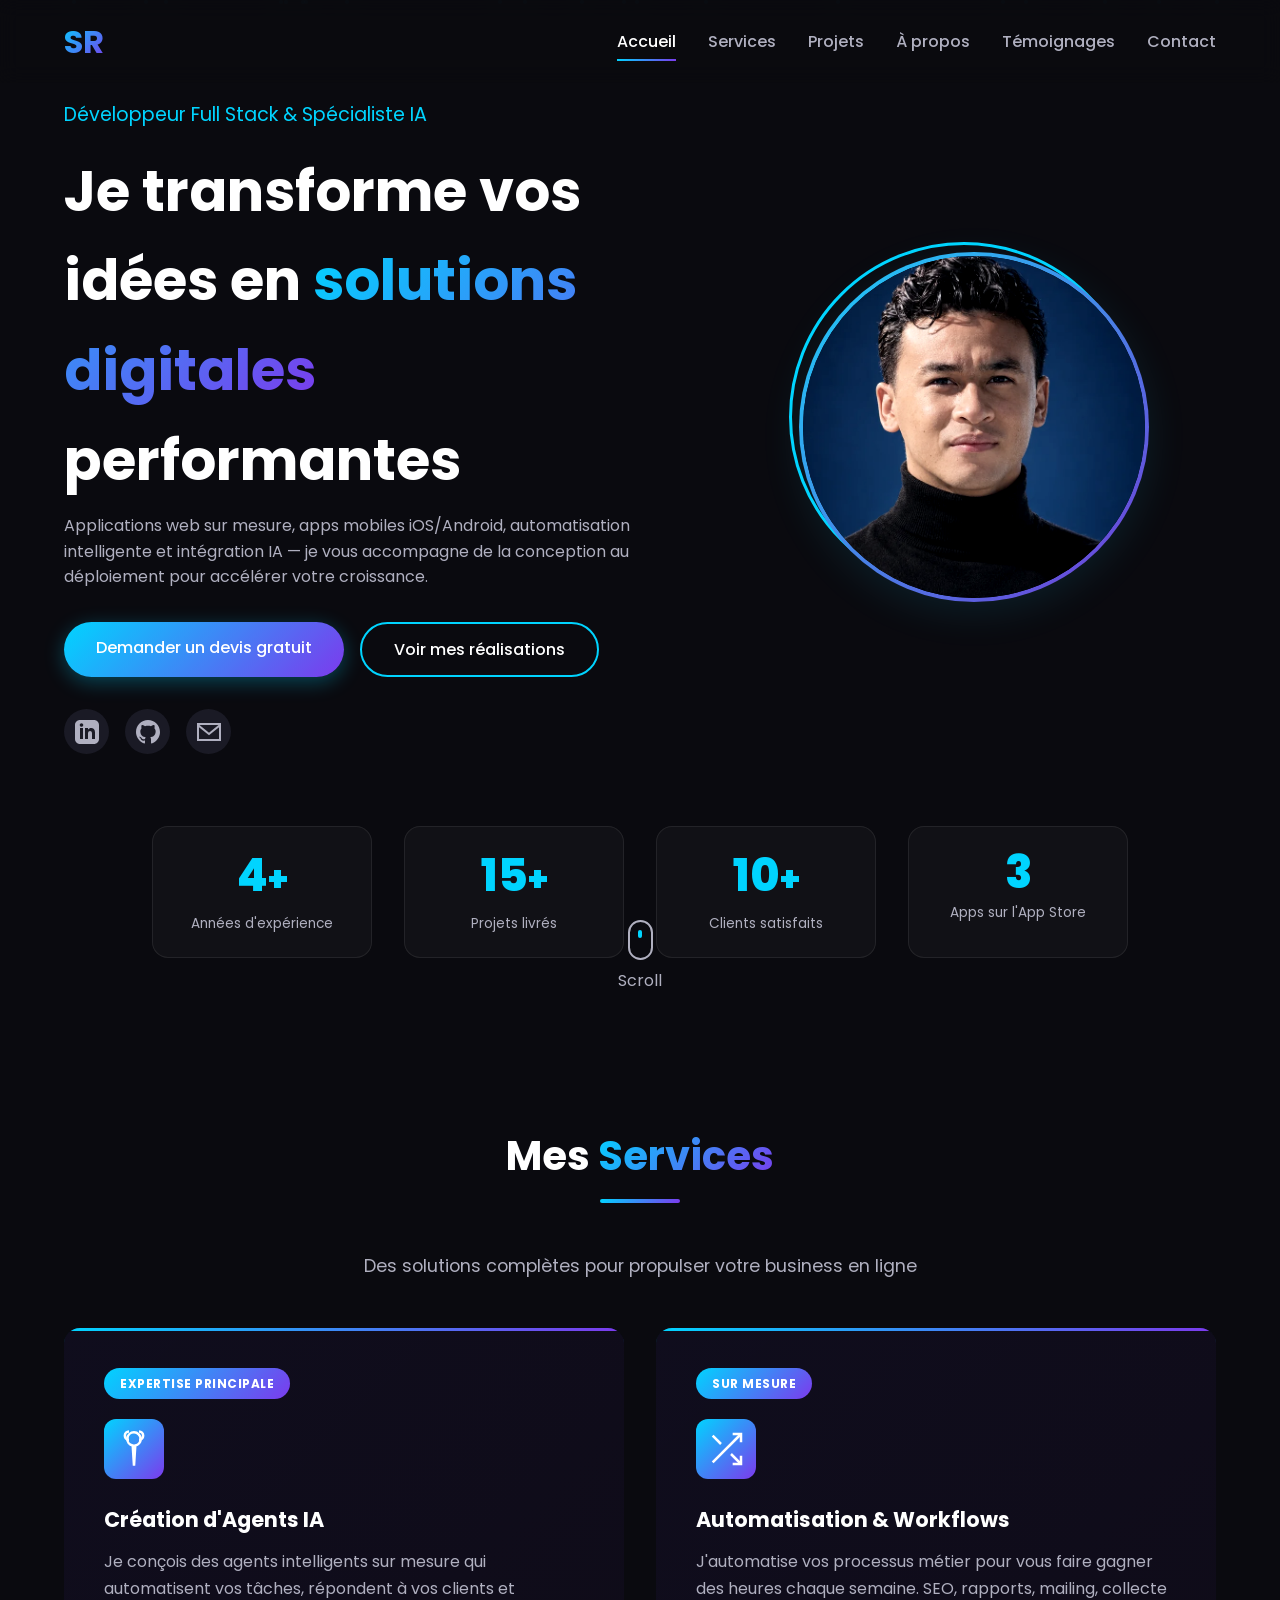
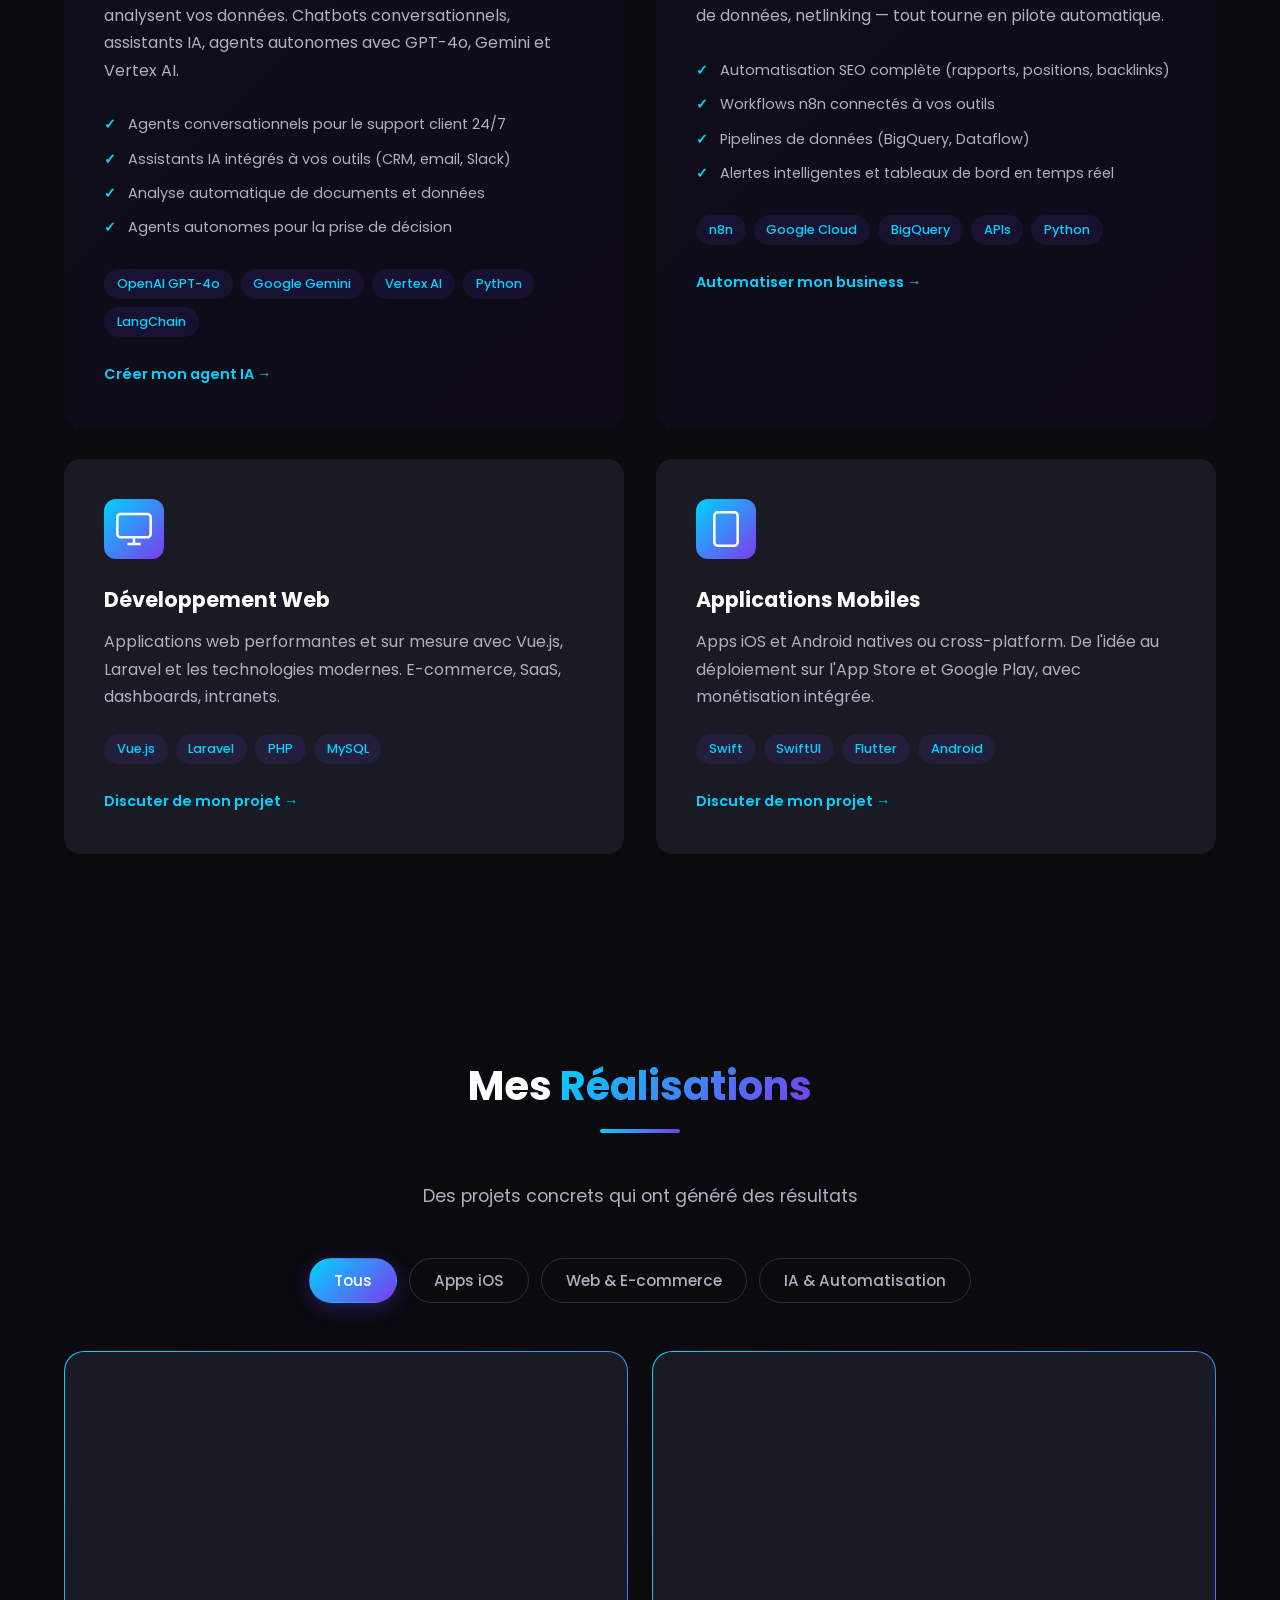
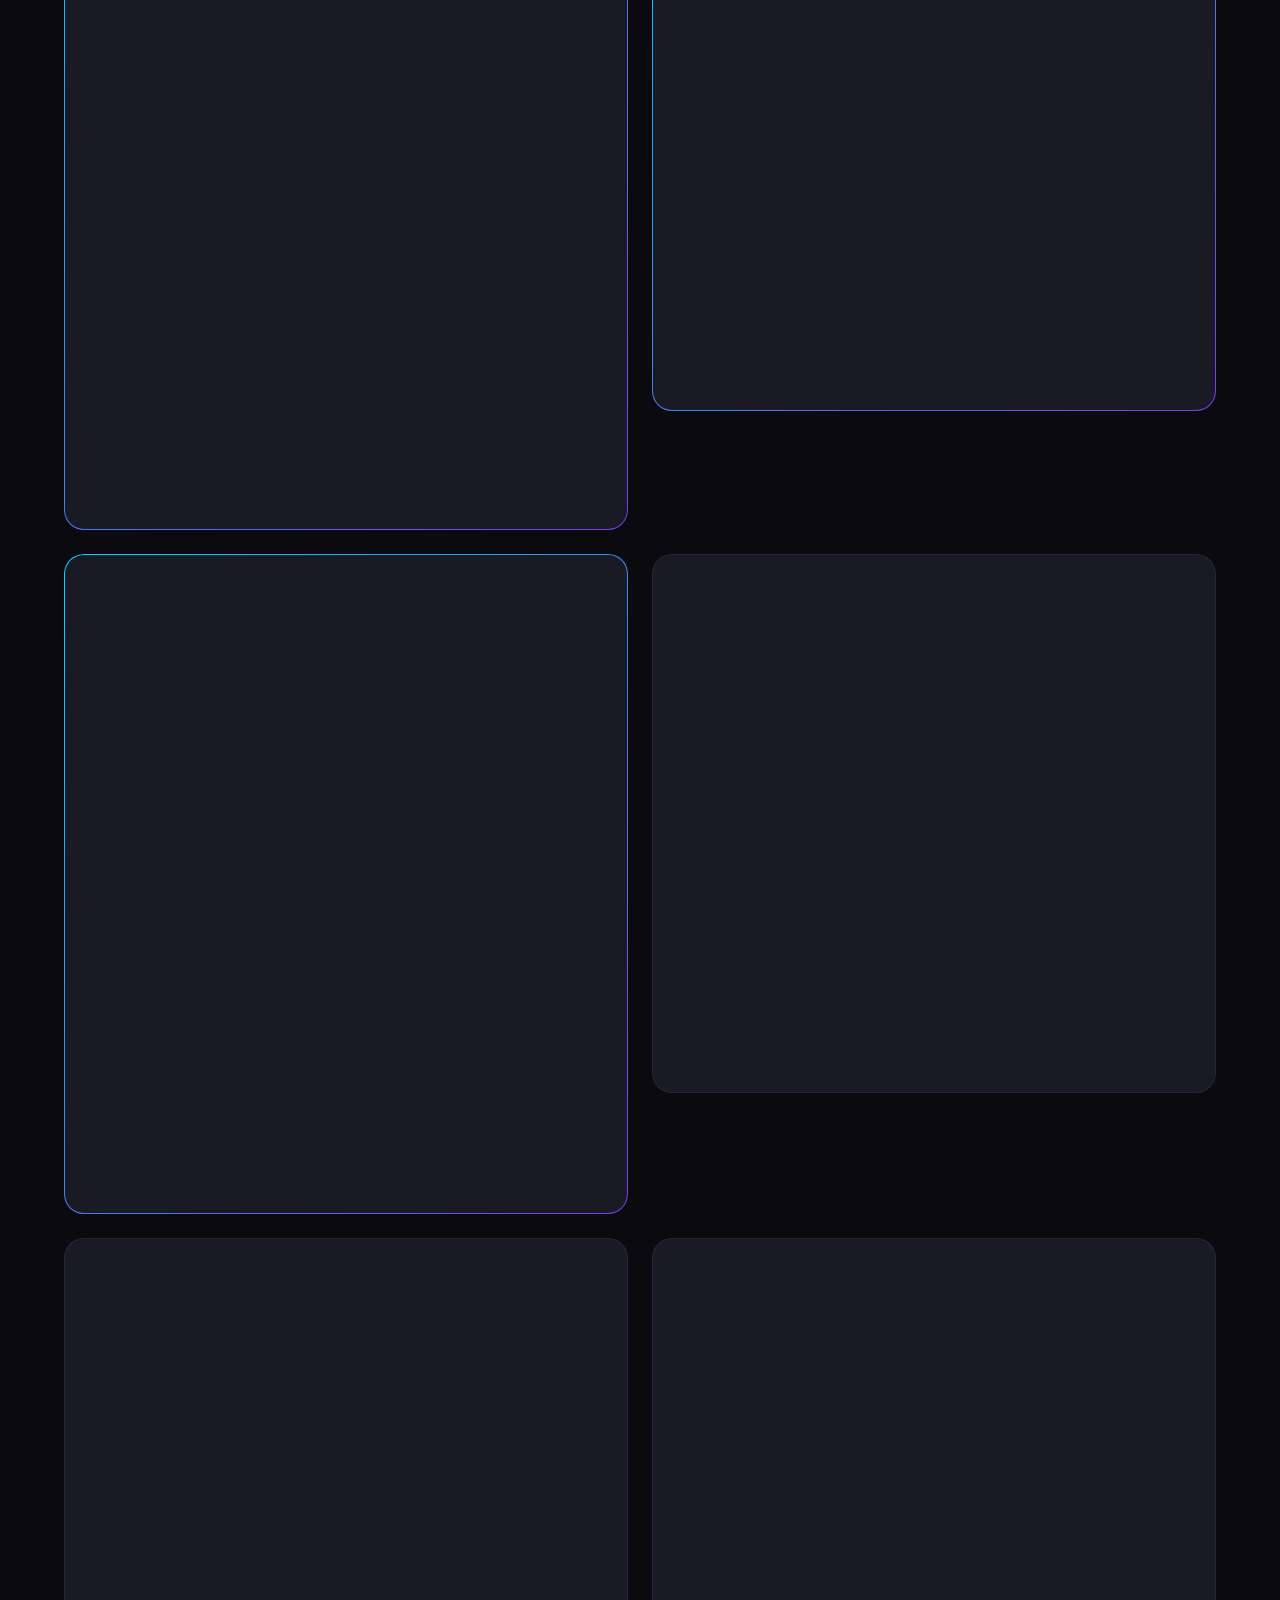
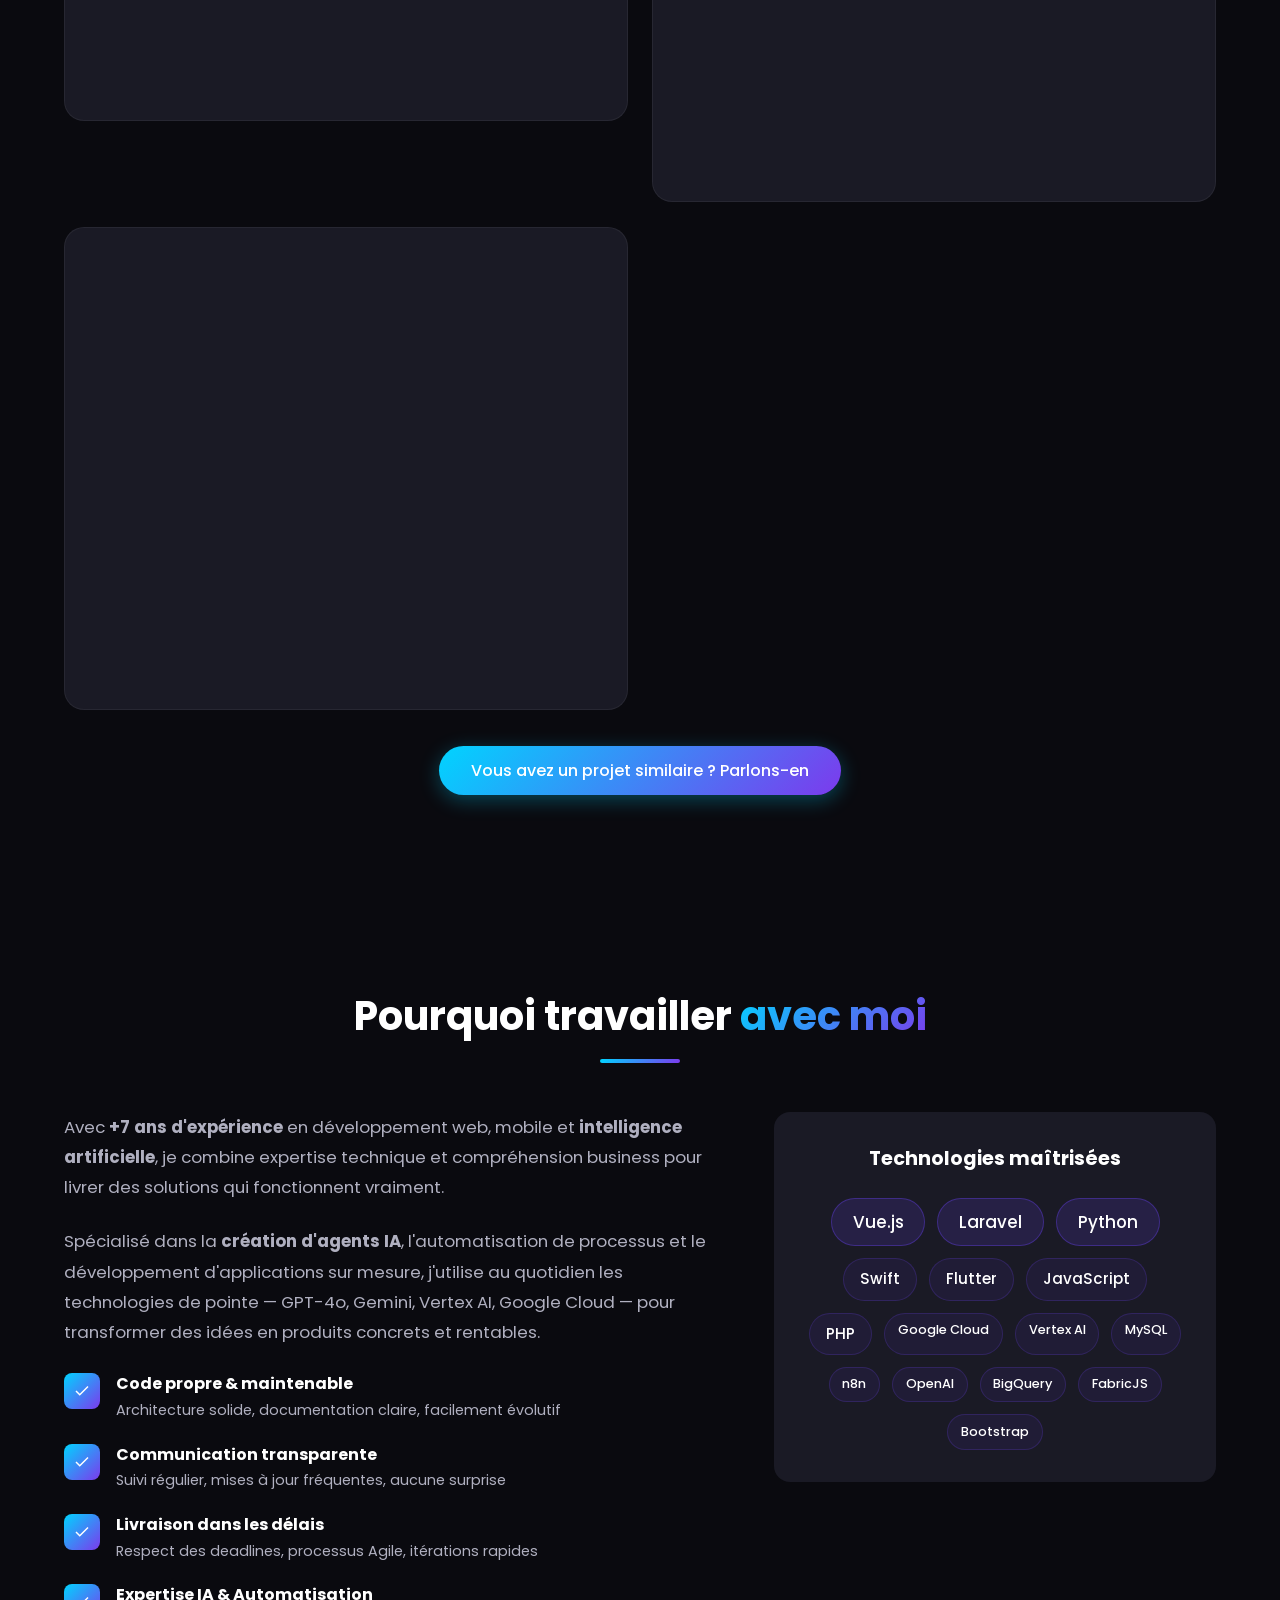
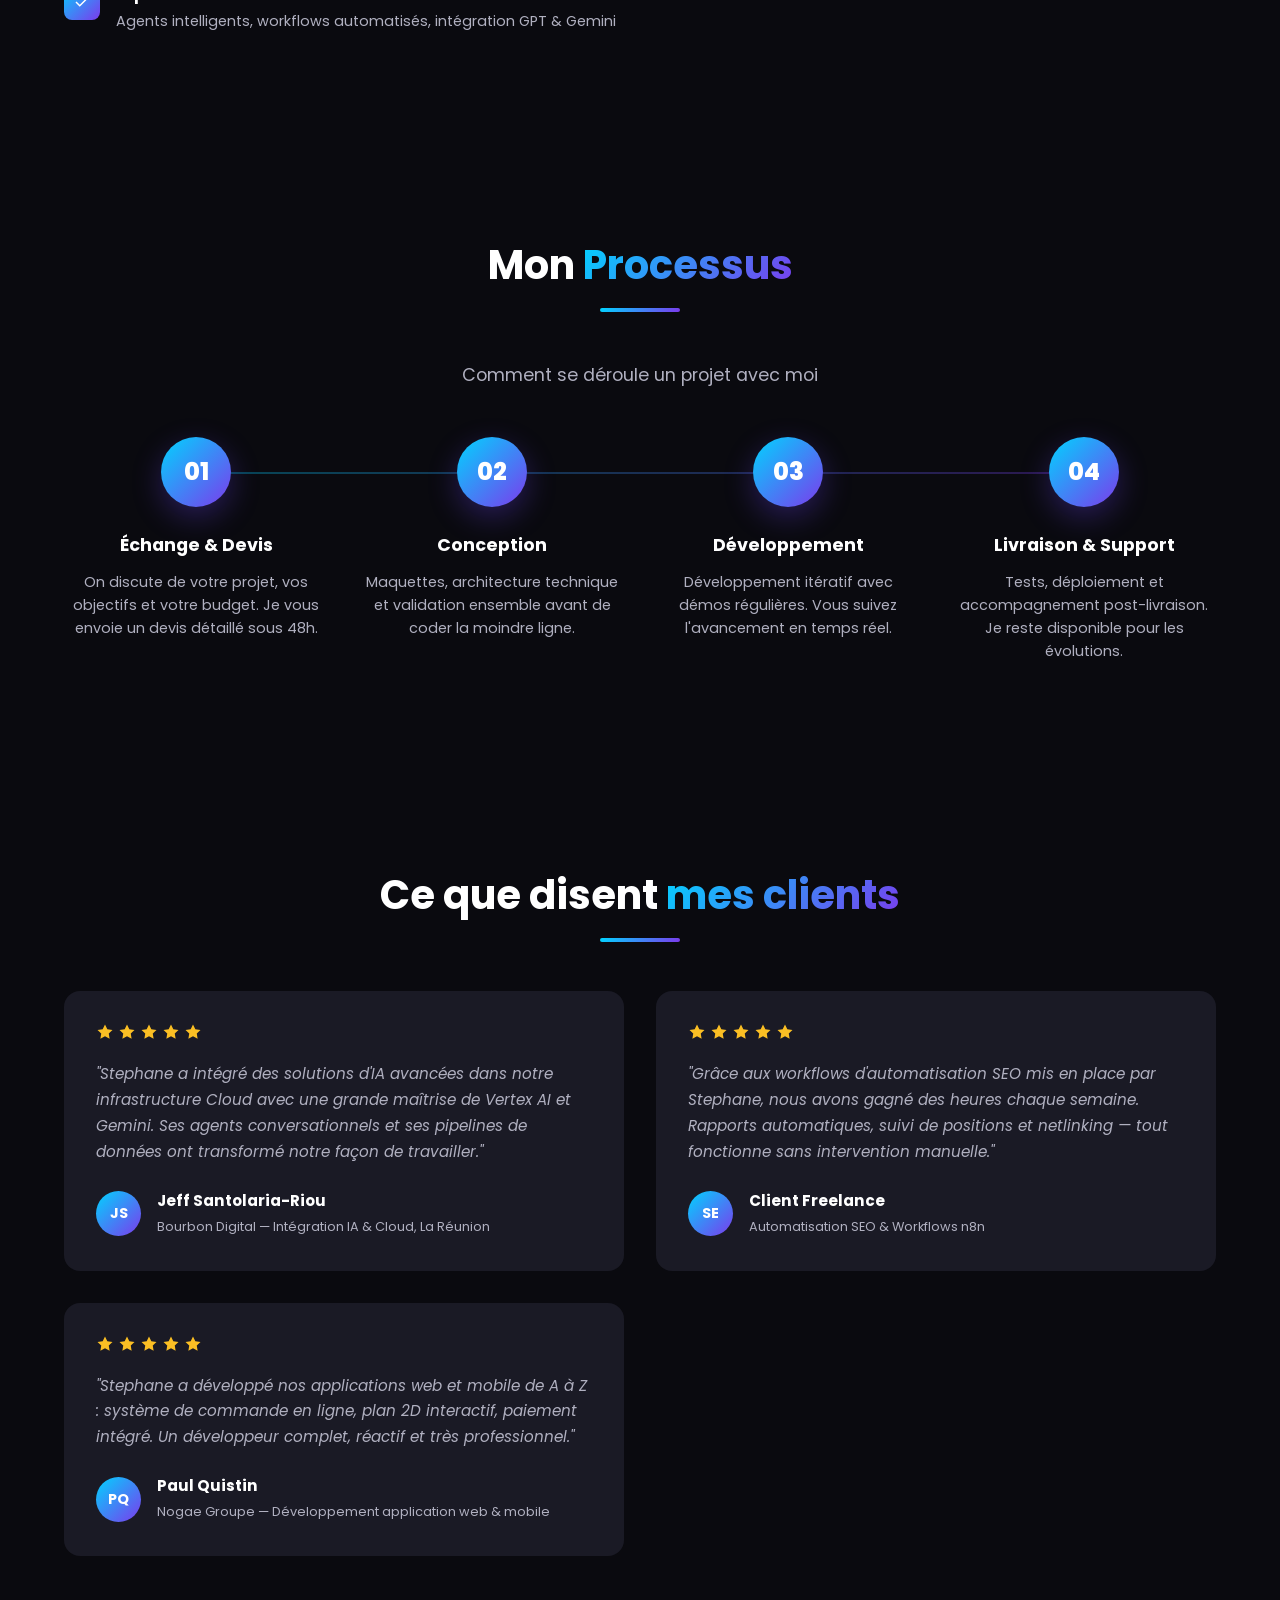
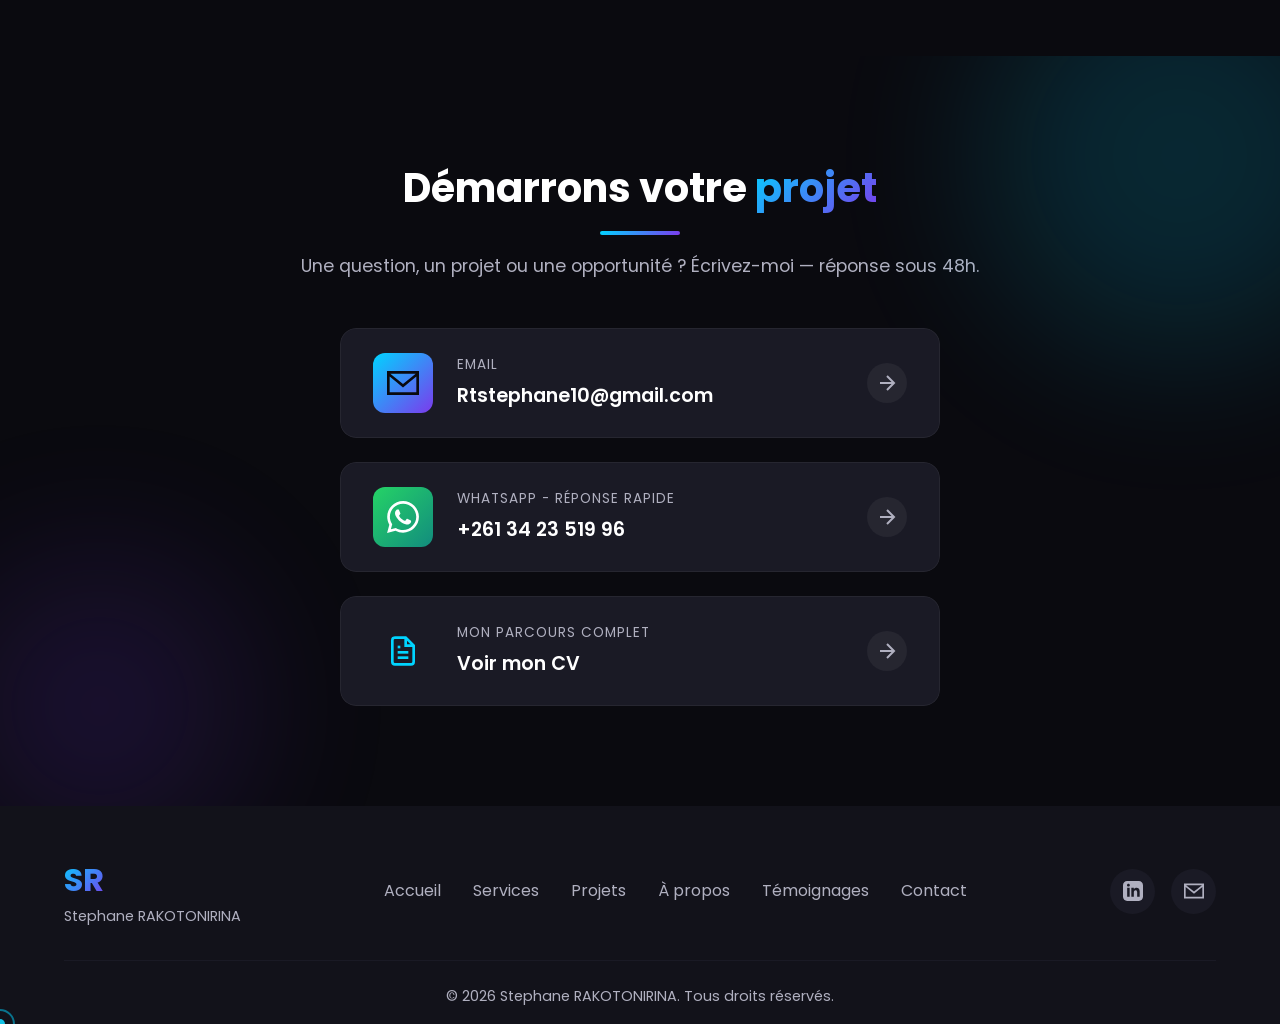
==== index.html @ 90185af3 "m" ====
<!DOCTYPE html>
<html lang="fr">
<head>
    <meta charset="UTF-8">
    <meta name="viewport" content="width=device-width, initial-scale=1.0">
    <meta name="theme-color" content="#0a0a0f">
    
    <!-- SEO Meta Tags -->
    <title>Stephane Rakotonirina — Développeur Full Stack & IA</title>
    <meta name="description" content="Expert en création d'agents IA, automatisation de workflows et développement web & mobile. +7 ans d'expérience avec GPT-4o, Gemini, Vertex AI, n8n, Swift, Vue.js et Laravel. Transformez vos idées en solutions digitales performantes.">
    <meta name="keywords" content="Stephane RAKOTONIRINA, agent IA, création agent intelligent, automatisation, n8n, GPT-4o, Gemini, Vertex AI, développeur full stack, développeur iOS, Swift, SwiftUI, Vue.js, Laravel, Flutter, SEO automatisation, chatbot IA, Madagascar, La Réunion">
    <meta name="author" content="Stephane RAKOTONIRINA">
    <meta name="robots" content="index, follow">
    <meta name="language" content="French">
    <meta name="google-site-verification" content="RZq2CRY-pJdsNSKUpfLQfwzwVdcx6mRaTo9V1gfCCsA" />
    <link rel="canonical" href="https://stephane100.github.io/stephaneR/">
    
    <!-- Open Graph Meta Tags (Facebook, LinkedIn) -->
    <meta property="og:type" content="website">
    <meta property="og:title" content="Stephane RAKOTONIRINA - Agents IA, Automatisation & Développement">
    <meta property="og:description" content="Expert en création d'agents IA, automatisation de workflows et développement web & mobile. +7 ans d'expérience. Transformez vos idées en solutions digitales.">
    <meta property="og:url" content="https://stephane100.github.io/stephaneR/">
    <meta property="og:image" content="https://stephane100.github.io/stephaneR/image/profil.jpeg">
    <meta property="og:locale" content="fr_FR">
    
    <!-- Twitter Card Meta Tags -->
    <meta name="twitter:card" content="summary_large_image">
    <meta name="twitter:title" content="Stephane RAKOTONIRINA - Agents IA, Automatisation & Développement">
    <meta name="twitter:description" content="Expert en création d'agents IA, automatisation et développement web & mobile. +7 ans d'expérience.">
    <meta name="twitter:image" content="https://stephane100.github.io/stephaneR/image/profil.jpeg">
    
    <!-- Favicon -->
    <link rel="icon" type="image/svg+xml" href="favicon.svg">
    
    <link rel="stylesheet" href="style.css">
    <link rel="preconnect" href="https://fonts.googleapis.com">
    <link rel="preconnect" href="https://fonts.gstatic.com" crossorigin>
    <link rel="preload" as="image" href="image/webp/profil.webp" type="image/webp" fetchpriority="high">
    <link rel="preload" as="style" href="https://fonts.googleapis.com/css2?family=Poppins:wght@300;400;500;600;700&display=swap" onload="this.onload=null;this.rel='stylesheet'">
    <noscript><link href="https://fonts.googleapis.com/css2?family=Poppins:wght@300;400;500;600;700&display=swap" rel="stylesheet"></noscript>
</head>
<body>
    <!-- Particules animées -->
    <div id="particles"></div>

    <!-- Navigation -->
    <nav class="navbar">
        <div class="nav-logo">
            <span class="logo-text">SR</span>
        </div>
        <ul class="nav-links">
            <li><a href="#accueil" class="nav-link active">Accueil</a></li>
            <li><a href="#services" class="nav-link">Services</a></li>
            <li><a href="#projets" class="nav-link">Projets</a></li>
            <li><a href="#apropos" class="nav-link">À propos</a></li>
            <li><a href="#temoignages" class="nav-link">Témoignages</a></li>
            <li><a href="#contact" class="nav-link">Contact</a></li>
        </ul>
        <div class="hamburger">
            <span></span>
            <span></span>
            <span></span>
        </div>
    </nav>

    <!-- Section Accueil -->
    <section id="accueil" class="hero">
        <div class="hero-content">
            <div class="hero-text">
                <span class="greeting">Développeur Full Stack & Spécialiste IA</span>
                <h1 class="name">Je transforme vos idées en <span class="highlight">solutions digitales</span> performantes</h1>
                <p class="description">
                    Applications web sur mesure, apps mobiles iOS/Android, automatisation intelligente et intégration IA — je vous accompagne de la conception au déploiement pour accélérer votre croissance.
                </p>
                <div class="hero-buttons">
                    <a href="#contact" class="btn btn-primary">Demander un devis gratuit</a>
                    <a href="#projets" class="btn btn-secondary">Voir mes réalisations</a>
                </div>
                <div class="social-links">
                    <a href="https://linkedin.com/in/rakotonirinastephane" target="_blank" class="social-link" aria-label="LinkedIn">
                        <svg xmlns="http://www.w3.org/2000/svg" width="24" height="24" viewBox="0 0 24 24" fill="currentColor">
                            <path d="M19 0h-14c-2.761 0-5 2.239-5 5v14c0 2.761 2.239 5 5 5h14c2.762 0 5-2.239 5-5v-14c0-2.761-2.238-5-5-5zm-11 19h-3v-11h3v11zm-1.5-12.268c-.966 0-1.75-.79-1.75-1.764s.784-1.764 1.75-1.764 1.75.79 1.75 1.764-.783 1.764-1.75 1.764zm13.5 12.268h-3v-5.604c0-3.368-4-3.113-4 0v5.604h-3v-11h3v1.765c1.396-2.586 7-2.777 7 2.476v6.759z"/>
                        </svg>
                    </a>
                    <a href="https://github.com/stephane100" target="_blank" class="social-link" aria-label="GitHub">
                        <svg xmlns="http://www.w3.org/2000/svg" width="24" height="24" viewBox="0 0 24 24" fill="currentColor">
                            <path d="M12 0c-6.626 0-12 5.373-12 12 0 5.302 3.438 9.8 8.207 11.387.599.111.793-.261.793-.577v-2.234c-3.338.726-4.033-1.416-4.033-1.416-.546-1.387-1.333-1.756-1.333-1.756-1.089-.745.083-.729.083-.729 1.205.084 1.839 1.237 1.839 1.237 1.07 1.834 2.807 1.304 3.492.997.107-.775.418-1.305.762-1.604-2.665-.305-5.467-1.334-5.467-5.931 0-1.311.469-2.381 1.236-3.221-.124-.303-.535-1.524.117-3.176 0 0 1.008-.322 3.301 1.23.957-.266 1.983-.399 3.003-.404 1.02.005 2.047.138 3.006.404 2.291-1.552 3.297-1.23 3.297-1.23.653 1.653.242 2.874.118 3.176.77.84 1.235 1.911 1.235 3.221 0 4.609-2.807 5.624-5.479 5.921.43.372.823 1.102.823 2.222v3.293c0 .319.192.694.801.576 4.765-1.589 8.199-6.086 8.199-11.386 0-6.627-5.373-12-12-12z"/>
                        </svg>
                    </a>
                    <a href="mailto:Rtstephane10@gmail.com" class="social-link" aria-label="Email">
                        <svg xmlns="http://www.w3.org/2000/svg" width="24" height="24" viewBox="0 0 24 24" fill="currentColor">
                            <path d="M0 3v18h24v-18h-24zm21.518 2l-9.518 7.713-9.518-7.713h19.036zm-19.518 14v-11.817l10 8.104 10-8.104v11.817h-20z"/>
                        </svg>
                    </a>
                </div>
            </div>
            <div class="hero-image">
                <div class="image-container">
                    <div class="image-border"></div>
                    <picture>
                        <source srcset="image/webp/profil.webp" type="image/webp">
                        <img src="image/profil.jpeg" alt="Stephane RAKOTONIRINA - Expert IA & Développeur Full Stack" class="profile-image" width="300" height="300" fetchpriority="high" decoding="async">
                    </picture>
                </div>
            </div>
        </div>
        <!-- Chiffres clés -->
        <div class="hero-stats">
            <div class="stat-item">
                <span class="stat-number" data-target="4">4</span><span class="stat-suffix">+</span>
                <span class="stat-label">Années d'expérience</span>
            </div>
            <div class="stat-item">
                <span class="stat-number" data-target="15">15</span><span class="stat-suffix">+</span>
                <span class="stat-label">Projets livrés</span>
            </div>
            <div class="stat-item">
                <span class="stat-number" data-target="10">10</span><span class="stat-suffix">+</span>
                <span class="stat-label">Clients satisfaits</span>
            </div>
            <div class="stat-item">
                <span class="stat-number" data-target="3">3</span>
                <span class="stat-label">Apps sur l'App Store</span>
            </div>
        </div>
        <div class="scroll-indicator">
            <div class="mouse">
                <div class="wheel"></div>
            </div>
            <span>Scroll</span>
        </div>
    </section>

    <!-- Section Services -->
    <section id="services" class="section">
        <div class="container">
            <h2 class="section-title">Mes <span class="highlight">Services</span></h2>
            <p class="section-subtitle">Des solutions complètes pour propulser votre business en ligne</p>
            <div class="services-grid">
                <!-- Service vedette : Agents IA -->
                <div class="service-card service-featured">
                    <span class="service-badge">Expertise principale</span>
                    <div class="service-icon">
                        <svg xmlns="http://www.w3.org/2000/svg" width="40" height="40" viewBox="0 0 24 24" fill="none" stroke="currentColor" stroke-width="1.5">
                            <path d="M12 2a4 4 0 0 1 4 4c0 1.95-1.4 3.58-3.25 3.93L12 22l-.75-12.07A4.001 4.001 0 0 1 12 2z"></path>
                            <path d="M9 6.5a2.5 2.5 0 1 1 0-5"></path>
                            <path d="M15 6.5a2.5 2.5 0 1 0 0-5"></path>
                        </svg>
                    </div>
                    <h3>Création d'Agents IA</h3>
                    <p>Je conçois des agents intelligents sur mesure qui automatisent vos tâches, répondent à vos clients et analysent vos données. Chatbots conversationnels, assistants IA, agents autonomes avec GPT-4o, Gemini et Vertex AI.</p>
                    <ul class="service-features">
                        <li>Agents conversationnels pour le support client 24/7</li>
                        <li>Assistants IA intégrés à vos outils (CRM, email, Slack)</li>
                        <li>Analyse automatique de documents et données</li>
                        <li>Agents autonomes pour la prise de décision</li>
                    </ul>
                    <div class="service-tags">
                        <span>OpenAI GPT-4o</span>
                        <span>Google Gemini</span>
                        <span>Vertex AI</span>
                        <span>Python</span>
                        <span>LangChain</span>
                    </div>
                    <a href="#contact" class="service-cta">Créer mon agent IA</a>
                </div>
                <!-- Service vedette : Automatisation -->
                <div class="service-card service-featured">
                    <span class="service-badge">Sur mesure</span>
                    <div class="service-icon">
                        <svg xmlns="http://www.w3.org/2000/svg" width="40" height="40" viewBox="0 0 24 24" fill="none" stroke="currentColor" stroke-width="1.5">
                            <polyline points="16 3 21 3 21 8"></polyline>
                            <line x1="4" y1="20" x2="21" y2="3"></line>
                            <polyline points="21 16 21 21 16 21"></polyline>
                            <line x1="15" y1="15" x2="21" y2="21"></line>
                            <line x1="4" y1="4" x2="9" y2="9"></line>
                        </svg>
                    </div>
                    <h3>Automatisation & Workflows</h3>
                    <p>J'automatise vos processus métier pour vous faire gagner des heures chaque semaine. SEO, rapports, mailing, collecte de données, netlinking — tout tourne en pilote automatique.</p>
                    <ul class="service-features">
                        <li>Automatisation SEO complète (rapports, positions, backlinks)</li>
                        <li>Workflows n8n connectés à vos outils</li>
                        <li>Pipelines de données (BigQuery, Dataflow)</li>
                        <li>Alertes intelligentes et tableaux de bord en temps réel</li>
                    </ul>
                    <div class="service-tags">
                        <span>n8n</span>
                        <span>Google Cloud</span>
                        <span>BigQuery</span>
                        <span>APIs</span>
                        <span>Python</span>
                    </div>
                    <a href="#contact" class="service-cta">Automatiser mon business</a>
                </div>
                <!-- Service : Dev Web -->
                <div class="service-card">
                    <div class="service-icon">
                        <svg xmlns="http://www.w3.org/2000/svg" width="40" height="40" viewBox="0 0 24 24" fill="none" stroke="currentColor" stroke-width="1.5">
                            <rect x="2" y="3" width="20" height="14" rx="2" ry="2"></rect>
                            <line x1="8" y1="21" x2="16" y2="21"></line>
                            <line x1="12" y1="17" x2="12" y2="21"></line>
                        </svg>
                    </div>
                    <h3>Développement Web</h3>
                    <p>Applications web performantes et sur mesure avec Vue.js, Laravel et les technologies modernes. E-commerce, SaaS, dashboards, intranets.</p>
                    <div class="service-tags">
                        <span>Vue.js</span>
                        <span>Laravel</span>
                        <span>PHP</span>
                        <span>MySQL</span>
                    </div>
                    <a href="#contact" class="service-cta">Discuter de mon projet</a>
                </div>
                <!-- Service : Apps Mobiles -->
                <div class="service-card">
                    <div class="service-icon">
                        <svg xmlns="http://www.w3.org/2000/svg" width="40" height="40" viewBox="0 0 24 24" fill="none" stroke="currentColor" stroke-width="1.5">
                            <rect x="5" y="2" width="14" height="20" rx="2" ry="2"></rect>
                            <line x1="12" y1="18" x2="12.01" y2="18"></line>
                        </svg>
                    </div>
                    <h3>Applications Mobiles</h3>
                    <p>Apps iOS et Android natives ou cross-platform. De l'idée au déploiement sur l'App Store et Google Play, avec monétisation intégrée.</p>
                    <div class="service-tags">
                        <span>Swift</span>
                        <span>SwiftUI</span>
                        <span>Flutter</span>
                        <span>Android</span>
                    </div>
                    <a href="#contact" class="service-cta">Discuter de mon projet</a>
                </div>
            </div>
        </div>
    </section>

    <!-- Section Projets / Réalisations -->
    <section id="projets" class="section">
        <div class="container">
            <h2 class="section-title">Mes <span class="highlight">Réalisations</span></h2>
            <p class="section-subtitle">Des projets concrets qui ont généré des résultats</p>
            <div class="project-filters" role="tablist" aria-label="Filtrer les projets par catégorie">
                <button class="filter-btn active" data-filter="all" role="tab" aria-selected="true">Tous</button>
                <button class="filter-btn" data-filter="ios" role="tab" aria-selected="false">Apps iOS</button>
                <button class="filter-btn" data-filter="web" role="tab" aria-selected="false">Web & E-commerce</button>
                <button class="filter-btn" data-filter="ia" role="tab" aria-selected="false">IA & Automatisation</button>
            </div>
            <div class="projects-grid">

                <!-- Projet 1 : Evolya -->
                <div class="project-card featured" data-project="Evolya" data-category="ios">
                    <div class="project-compact">
                        <div class="project-header">
                            <picture>
                                <source srcset="screenShoot/webp/logo.webp" type="image/webp">
                                <img src="screenShoot/logo.png" alt="Evolya Logo" class="project-logo" width="60" height="60" loading="lazy">
                            </picture>
                            <div class="project-title-group">
                                <h3>Evolya - confiance & guérison</h3>
                                <p class="project-subtitle">Application iOS &amp; Android d'Affirmations Personnalisées par IA</p>
                                <div class="tech-tags-compact">
                                    <span class="tech-tag">Swift</span>
                                    <span class="tech-tag">Flutter</span>
                                    <span class="tech-tag">OpenAI GPT-4o</span>
                                </div>
                            </div>
                            <div class="store-badges">
                                <a href="https://apps.apple.com/us/app/Evolya/id6759454285" target="_blank" rel="noopener" class="app-store-badge" aria-label="Voir Evolya sur l'App Store">
                                    <svg width="120" height="40" viewBox="0 0 120 40" fill="none" xmlns="http://www.w3.org/2000/svg">
                                        <rect width="120" height="40" rx="8" fill="#000000"/>
                                        <text x="60" y="25" font-family="Arial" font-size="12" fill="white" text-anchor="middle">App Store</text>
                                    </svg>
                                </a>
                                <a href="https://play.google.com/store/apps/details?id=app.becomelyapp.android" target="_blank" rel="noopener" class="app-store-badge" aria-label="Voir Evolya sur Google Play">
                                    <svg width="120" height="40" viewBox="0 0 120 40" fill="none" xmlns="http://www.w3.org/2000/svg">
                                        <rect width="120" height="40" rx="8" fill="#000000"/>
                                        <text x="60" y="25" font-family="Arial" font-size="12" fill="white" text-anchor="middle">Google Play</text>
                                    </svg>
                                </a>
                            </div>
                        </div>
                        <div class="project-description">
                            <p>Application mobile d'affirmations positives personnalisées par IA. Déclinée en version iOS native (Swift/SwiftUI) et version Android (Flutter), avec monétisation par abonnement et widget iOS. Publiée sur l'App Store et Google Play.</p>
                        </div>
                        <div class="project-result">
                            <span class="result-badge">Disponible sur App Store &amp; Google Play</span>
                        </div>
                        <button class="btn-toggle-details">
                            <span class="toggle-text">Voir détails</span>
                            <svg class="toggle-icon" xmlns="http://www.w3.org/2000/svg" width="20" height="20" viewBox="0 0 24 24" fill="none" stroke="currentColor" stroke-width="2">
                                <polyline points="6 9 12 15 18 9"></polyline>
                            </svg>
                        </button>
                    </div>
                    <div class="project-details" style="display: none;">
                        <div class="project-screenshots">
                            <div class="screenshot-container">
                                <picture>
                                    <source srcset="screenShoot/webp/evolya-1.webp" type="image/webp">
                                    <img src="screenShoot/evolya-1.png" alt="Evolya — écran de l'app iOS (accueil)" width="400" height="865" loading="lazy">
                                </picture>
                            </div>
                            <div class="screenshot-container">
                                <picture>
                                    <source srcset="screenShoot/webp/evolya-2.webp" type="image/webp">
                                    <img src="screenShoot/evolya-2.png" alt="Evolya — écran de l'app iOS (2)" width="400" height="865" loading="lazy">
                                </picture>
                            </div>
                            <div class="screenshot-container">
                                <picture>
                                    <source srcset="screenShoot/webp/evolya-3.webp" type="image/webp">
                                    <img src="screenShoot/evolya-3.png" alt="Evolya — écran de l'app iOS (3)" width="400" height="865" loading="lazy">
                                </picture>
                            </div>
                            <div class="screenshot-container">
                                <picture>
                                    <source srcset="screenShoot/webp/evolya-4.webp" type="image/webp">
                                    <img src="screenShoot/evolya-4.png" alt="Evolya — écran de l'app iOS (4)" width="400" height="865" loading="lazy">
                                </picture>
                            </div>
                            <div class="screenshot-container">
                                <picture>
                                    <source srcset="screenShoot/webp/evolya-5.webp" type="image/webp">
                                    <img src="screenShoot/evolya-5.png" alt="Evolya — écran de l'app iOS (5)" width="400" height="865" loading="lazy">
                                </picture>
                            </div>
                            <div class="screenshot-container">
                                <picture>
                                    <source srcset="screenShoot/webp/evolya-6.webp" type="image/webp">
                                    <img src="screenShoot/evolya-6.png" alt="Evolya — écran de l'app iOS (6)" width="400" height="865" loading="lazy">
                                </picture>
                            </div>
                        </div>
                        <div class="project-tech-stack">
                            <h4>Stack Technique</h4>
                            <div class="tech-tags">
                                <span class="tech-tag">Swift</span>
                                <span class="tech-tag">SwiftUI</span>
                                <span class="tech-tag">Flutter</span>
                                <span class="tech-tag">Dart</span>
                                <span class="tech-tag">OpenAI GPT-4o</span>
                                <span class="tech-tag">RevenueCat</span>
                                <span class="tech-tag">WidgetKit</span>
                            </div>
                        </div>
                        <div class="project-features">
                            <h4>Fonctionnalités Principales</h4>
                            <ul>
                                <li><strong>Multi-plateforme :</strong> Version iOS native (Swift/SwiftUI) et version Android (Flutter) avec base de code partagée côté logique métier</li>
                                <li><strong>Onboarding IA :</strong> 11 étapes d'analyse pour générer des affirmations adaptées au profil</li>
                                <li><strong>Intelligence Artificielle :</strong> Intégration GPT-4o pour du contenu 100% personnalisé</li>
                                <li><strong>Monétisation :</strong> Abonnements mensuels/annuels via RevenueCat avec essai gratuit (iOS &amp; Android)</li>
                                <li><strong>Widget iOS :</strong> Affirmation du jour directement sur l'écran d'accueil</li>
                            </ul>
                        </div>
                        <div class="project-links">
                            <a href="https://apps.apple.com/us/app/Evolya/id6759454285" target="_blank" rel="noopener" class="project-link primary">
                                <svg xmlns="http://www.w3.org/2000/svg" width="20" height="20" viewBox="0 0 24 24" fill="currentColor">
                                    <path d="M18.71 19.5c-.83 1.24-1.71 2.45-3.05 2.47-1.34.03-1.77-.79-3.29-.79-1.53 0-2 .77-3.27.82-1.31.05-2.3-1.32-3.14-2.53C4.25 17 2.94 12.45 4.7 9.39c.87-1.52 2.43-2.48 4.12-2.51 1.28-.02 2.5.87 3.29.87.78 0 2.26-1.07 3.81-.91.65.03 2.47.26 3.64 1.98-.09.06-2.17 1.28-2.15 3.81.03 3.02 2.65 4.03 2.68 4.04-.03.07-.42 1.44-1.38 2.83M13 3.5c.73-.83 1.94-1.46 2.94-1.5.13 1.17-.34 2.35-1.04 3.19-.69.85-1.83 1.51-2.95 1.42-.15-1.15.41-2.35 1.05-3.11z"/>
                                </svg>
                                Voir sur l'App Store
                            </a>
                            <a href="https://play.google.com/store/apps/details?id=app.becomelyapp.android" target="_blank" rel="noopener" class="project-link primary">
                                <svg xmlns="http://www.w3.org/2000/svg" width="20" height="20" viewBox="0 0 24 24" fill="currentColor">
                                    <path d="M3 20.5V3.5c0-.42.22-.79.56-1L13.2 12 3.56 21.5c-.34-.21-.56-.58-.56-1zM14.6 13.4l2.5 1.45-3.92 2.26-2.5-2.45 3.92-1.26zM6.05 21.94l8.55-4.94L17.32 19l-9.27 4.94-2-2zM17.32 5l-2.72 2.05L6.05 2.06l2-2L17.32 5zM20.18 12.5c.43-.25.7-.7.7-1.2s-.27-.95-.7-1.2L17.85 8.55 15.2 11l2.65 2.45 2.33-.95z"/>
                                </svg>
                                Voir sur Google Play
                            </a>
                        </div>
                    </div>
                </div>

                <!-- Projet : Klear -->
                <div class="project-card featured" data-project="Klear" data-category="ios">
                    <div class="project-compact">
                        <div class="project-header">
                            <picture>
                                <source srcset="screenShoot/klear/webp/logo.webp" type="image/webp">
                                <img src="screenShoot/klear/logo.png" alt="Klear Logo" class="project-logo" width="60" height="60" loading="lazy">
                            </picture>
                            <div class="project-title-group">
                                <h3>Klear — Plan anti-acné</h3>
                                <p class="project-subtitle">Skincare personnalisé par IA — Scan facial &amp; programme adapté</p>
                                <div class="tech-tags-compact">
                                    <span class="tech-tag">Swift</span>
                                    <span class="tech-tag">SwiftUI</span>
                                    <span class="tech-tag">OpenAI Vision</span>
                                </div>
                            </div>
                            <a href="https://apps.apple.com/app/id6771456207" target="_blank" rel="noopener" class="app-store-badge" aria-label="Voir Klear sur l'App Store">
                                <svg width="120" height="40" viewBox="0 0 120 40" fill="none" xmlns="http://www.w3.org/2000/svg">
                                    <rect width="120" height="40" rx="8" fill="#000000"/>
                                    <text x="60" y="25" font-family="Arial" font-size="12" fill="white" text-anchor="middle">App Store</text>
                                </svg>
                            </a>
                        </div>
                        <div class="project-description">
                            <p>App iOS native qui analyse la peau par IA (OpenAI Vision) et génère un programme skincare 100% personnalisé : routine matin/soir, score cutané évolutif, suivi de progression et coach IA quotidien appuyé par des sources scientifiques (PubMed, AAD).</p>
                        </div>
                        <div class="project-result">
                            <span class="result-badge">Disponible sur l'App Store</span>
                        </div>
                        <button class="btn-toggle-details">
                            <span class="toggle-text">Voir détails</span>
                            <svg class="toggle-icon" xmlns="http://www.w3.org/2000/svg" width="20" height="20" viewBox="0 0 24 24" fill="none" stroke="currentColor" stroke-width="2">
                                <polyline points="6 9 12 15 18 9"></polyline>
                            </svg>
                        </button>
                    </div>
                    <div class="project-details" style="display: none;">
                        <div class="project-screenshots">
                            <div class="screenshot-container">
                                <picture>
                                    <source srcset="screenShoot/klear/webp/iphone_scan.webp" type="image/webp">
                                    <img src="screenShoot/klear/iphone_scan.png" alt="Klear — Scan IA" width="400" height="865" loading="lazy">
                                </picture>
                            </div>
                            <div class="screenshot-container">
                                <picture>
                                    <source srcset="screenShoot/klear/webp/iphone_routine.webp" type="image/webp">
                                    <img src="screenShoot/klear/iphone_routine.png" alt="Klear — Routine personnalisée" width="400" height="865" loading="lazy">
                                </picture>
                            </div>
                            <div class="screenshot-container">
                                <picture>
                                    <source srcset="screenShoot/klear/webp/iphone_progression.webp" type="image/webp">
                                    <img src="screenShoot/klear/iphone_progression.png" alt="Klear — Suivi de progression" width="400" height="865" loading="lazy">
                                </picture>
                            </div>
                        </div>
                        <div class="project-tech-stack">
                            <h4>Stack Technique</h4>
                            <div class="tech-tags">
                                <span class="tech-tag">Swift 5</span>
                                <span class="tech-tag">SwiftUI</span>
                                <span class="tech-tag">MVVM</span>
                                <span class="tech-tag">OpenAI Vision API</span>
                                <span class="tech-tag">StoreKit 2</span>
                                <span class="tech-tag">TestFlight</span>
                                <span class="tech-tag">App Store Connect</span>
                            </div>
                        </div>
                        <div class="project-features">
                            <h4>Fonctionnalités Principales</h4>
                            <ul>
                                <li><strong>Scan IA de la peau :</strong> Analyse du selfie pour détecter type de peau, acné, points noirs, pores dilatés, rougeurs et taches avec niveau de sévérité</li>
                                <li><strong>Programme personnalisé :</strong> Routine matin et soir générée selon profil cutané, alimentation, stress et sommeil</li>
                                <li><strong>Score cutané sur 100 :</strong> Indicateur de santé mis à jour à chaque scan hebdomadaire pour visualiser la progression</li>
                                <li><strong>Suivi de progression :</strong> Graphiques d'évolution avec historique des scores et métriques (hydratation, sébum, inflammation)</li>
                                <li><strong>Coach IA quotidien :</strong> Conseils appuyés par des sources scientifiques (PubMed, American Academy of Dermatology)</li>
                                <li><strong>Monétisation native :</strong> StoreKit 2 — abonnements hebdo (3,99€), mensuel (12,99€), annuel (49,99€)</li>
                            </ul>
                        </div>
                        <div class="project-features">
                            <h4>Challenges Techniques Résolus</h4>
                            <ul>
                                <li><strong>Analyse IA fiable :</strong> Prompt engineering avec format JSON strict pour des résultats cohérents et exploitables par l'UI</li>
                                <li><strong>Onboarding 15+ écrans :</strong> Parcours fluide questionnaire → capture → analyse → résultats → paywall pour maximiser la conversion</li>
                                <li><strong>StoreKit 2 natif :</strong> Intégration directe Apple sans dépendance tierce — réduction du coût et meilleure conformité</li>
                                <li><strong>Conformité App Store :</strong> Disclaimer médical, sources scientifiques cliquables, déclaration non-dispositif médical, EULA + politique de confidentialité dans le paywall</li>
                            </ul>
                        </div>
                        <div class="project-links">
                            <a href="https://apps.apple.com/app/id6771456207" target="_blank" rel="noopener" class="project-link primary">
                                <svg xmlns="http://www.w3.org/2000/svg" width="20" height="20" viewBox="0 0 24 24" fill="currentColor">
                                    <path d="M18.71 19.5c-.83 1.24-1.71 2.45-3.05 2.47-1.34.03-1.77-.79-3.29-.79-1.53 0-2 .77-3.27.82-1.31.05-2.3-1.32-3.14-2.53C4.25 17 2.94 12.45 4.7 9.39c.87-1.52 2.43-2.48 4.12-2.51 1.28-.02 2.5.87 3.29.87.78 0 2.26-1.07 3.81-.91.65.03 2.47.26 3.64 1.98-.09.06-2.17 1.28-2.15 3.81.03 3.02 2.65 4.03 2.68 4.04-.03.07-.42 1.44-1.38 2.83M13 3.5c.73-.83 1.94-1.46 2.94-1.5.13 1.17-.34 2.35-1.04 3.19-.69.85-1.83 1.51-2.95 1.42-.15-1.15.41-2.35 1.05-3.11z"/>
                                </svg>
                                Voir sur l'App Store
                            </a>
                            <a href="https://stephane100.github.io/Klear_politique_confidentiality/" target="_blank" rel="noopener" class="project-link">
                                <svg xmlns="http://www.w3.org/2000/svg" width="20" height="20" viewBox="0 0 24 24" fill="none" stroke="currentColor" stroke-width="2">
                                    <rect x="3" y="11" width="18" height="11" rx="2" ry="2"></rect>
                                    <path d="M7 11V7a5 5 0 0 1 10 0v4"></path>
                                </svg>
                                Politique de confidentialité
                            </a>
                        </div>
                    </div>
                </div>

                <!-- Projet 2 : Looqs -->
                <div class="project-card featured" data-project="Looqs" data-category="ios">
                    <div class="project-compact">
                        <div class="project-header">
                            <picture>
                                <source srcset="screenShoot/looqs/webp/logo.webp" type="image/webp">
                                <img src="screenShoot/looqs/logo.png" alt="Looqs Logo" class="project-logo" width="60" height="60" loading="lazy">
                            </picture>
                            <div class="project-title-group">
                                <h3>Looqs</h3>
                                <p class="project-subtitle">Coach Beauté IA — Analyse Faciale par GPT-4o Vision</p>
                                <div class="tech-tags-compact">
                                    <span class="tech-tag">Flutter</span>
                                    <span class="tech-tag">Dart</span>
                                    <span class="tech-tag">GPT-4o Vision</span>
                                </div>
                            </div>
                            <a href="https://apps.apple.com/fr/app/looqs/id6764111699" target="_blank" rel="noopener" class="app-store-badge" aria-label="Voir Looqs sur l'App Store">
                                <svg width="120" height="40" viewBox="0 0 120 40" fill="none" xmlns="http://www.w3.org/2000/svg">
                                    <rect width="120" height="40" rx="8" fill="#000000"/>
                                    <text x="60" y="25" font-family="Arial" font-size="12" fill="white" text-anchor="middle">App Store</text>
                                </svg>
                            </a>
                        </div>
                        <div class="project-description">
                            <p>App mobile cross-platform (Flutter) qui analyse le visage par IA (GPT-4o Vision) et fournit des scores détaillés ainsi que 6 recommandations quotidiennes personnalisées. Monétisation freemium via RevenueCat. Déployée sur l'App Store.</p>
                        </div>
                        <div class="project-result">
                            <span class="result-badge">Disponible sur l'App Store</span>
                        </div>
                        <button class="btn-toggle-details">
                            <span class="toggle-text">Voir détails</span>
                            <svg class="toggle-icon" xmlns="http://www.w3.org/2000/svg" width="20" height="20" viewBox="0 0 24 24" fill="none" stroke="currentColor" stroke-width="2">
                                <polyline points="6 9 12 15 18 9"></polyline>
                            </svg>
                        </button>
                    </div>
                    <div class="project-details" style="display: none;">
                        <div class="project-screenshots">
                            <div class="screenshot-container">
                                <picture>
                                    <source srcset="screenShoot/looqs/webp/iphone_onboarding.webp" type="image/webp">
                                    <img src="screenShoot/looqs/iphone_onboarding.png" alt="Looqs Onboarding" width="400" height="865" loading="lazy">
                                </picture>
                            </div>
                            <div class="screenshot-container">
                                <picture>
                                    <source srcset="screenShoot/looqs/webp/iphone_accueil.webp" type="image/webp">
                                    <img src="screenShoot/looqs/iphone_accueil.png" alt="Looqs Accueil" width="400" height="865" loading="lazy">
                                </picture>
                            </div>
                            <div class="screenshot-container">
                                <picture>
                                    <source srcset="screenShoot/looqs/webp/iphone_comment_ca_marche.webp" type="image/webp">
                                    <img src="screenShoot/looqs/iphone_comment_ca_marche.png" alt="Looqs Comment ça marche" width="400" height="865" loading="lazy">
                                </picture>
                            </div>
                            <div class="screenshot-container">
                                <picture>
                                    <source srcset="screenShoot/looqs/webp/iphone_resultats.webp" type="image/webp">
                                    <img src="screenShoot/looqs/iphone_resultats.png" alt="Looqs Résultats" width="400" height="865" loading="lazy">
                                </picture>
                            </div>
                            <div class="screenshot-container">
                                <picture>
                                    <source srcset="screenShoot/looqs/webp/iphone_recommandations.webp" type="image/webp">
                                    <img src="screenShoot/looqs/iphone_recommandations.png" alt="Looqs Recommandations" width="400" height="865" loading="lazy">
                                </picture>
                            </div>
                        </div>
                        <div class="project-tech-stack">
                            <h4>Stack Technique</h4>
                            <div class="tech-tags">
                                <span class="tech-tag">Flutter</span>
                                <span class="tech-tag">Dart</span>
                                <span class="tech-tag">OpenAI GPT-4o Vision</span>
                                <span class="tech-tag">RevenueCat</span>
                                <span class="tech-tag">Provider / Riverpod</span>
                                <span class="tech-tag">Dio</span>
                                <span class="tech-tag">Hive</span>
                            </div>
                        </div>
                        <div class="project-features">
                            <h4>Fonctionnalités Principales</h4>
                            <ul>
                                <li><strong>Analyse faciale IA :</strong> GPT-4o Vision analyse peau, symétrie, mâchoire, yeux et cheveux avec scores détaillés sur 100</li>
                                <li><strong>Recommandations personnalisées :</strong> 6 conseils actionnables générés chaque jour selon le profil et les objectifs</li>
                                <li><strong>Onboarding optimisé conversion :</strong> 10 étapes animées pour créer l'engagement avant le paywall</li>
                                <li><strong>Monétisation freemium :</strong> Abonnements hebdo (9,99€) et annuel (39,99€) via RevenueCat</li>
                                <li><strong>Conformité RGPD/Apple :</strong> Consentement IA explicite avant chaque envoi à OpenAI</li>
                                <li><strong>Cross-platform Flutter :</strong> Une seule base de code Dart pour cibler iOS et Android avec un rendu natif</li>
                            </ul>
                        </div>
                        <div class="project-features">
                            <h4>Challenges Techniques Résolus</h4>
                            <ul>
                                <li><strong>Optimisation coûts API :</strong> Pré-traitement des images (resize 512px + JPEG 0.5) → -80% de coût et latence ÷3 sans perte de qualité</li>
                                <li><strong>Réponses IA fiables :</strong> Prompt engineering avec format JSON strict + retry automatique pour garantir une UX sans crash</li>
                                <li><strong>Validation App Store :</strong> refonte du flow de consentement IA et privacy policy détaillée pour répondre aux exigences Apple</li>
                                <li><strong>Gestion abonnements :</strong> SubscriptionService Flutter centralisé synchronisant RevenueCat + état UI sans incohérence</li>
                            </ul>
                        </div>
                        <div class="project-links">
                            <a href="https://apps.apple.com/fr/app/looqs/id6764111699" target="_blank" rel="noopener" class="project-link primary">
                                <svg xmlns="http://www.w3.org/2000/svg" width="20" height="20" viewBox="0 0 24 24" fill="currentColor">
                                    <path d="M18.71 19.5c-.83 1.24-1.71 2.45-3.05 2.47-1.34.03-1.77-.79-3.29-.79-1.53 0-2 .77-3.27.82-1.31.05-2.3-1.32-3.14-2.53C4.25 17 2.94 12.45 4.7 9.39c.87-1.52 2.43-2.48 4.12-2.51 1.28-.02 2.5.87 3.29.87.78 0 2.26-1.07 3.81-.91.65.03 2.47.26 3.64 1.98-.09.06-2.17 1.28-2.15 3.81.03 3.02 2.65 4.03 2.68 4.04-.03.07-.42 1.44-1.38 2.83M13 3.5c.73-.83 1.94-1.46 2.94-1.5.13 1.17-.34 2.35-1.04 3.19-.69.85-1.83 1.51-2.95 1.42-.15-1.15.41-2.35 1.05-3.11z"/>
                                </svg>
                                Voir sur l'App Store
                            </a>
                            <a href="https://stephane100.github.io/looqs_politique_confidentiality/" target="_blank" rel="noopener" class="project-link">
                                <svg xmlns="http://www.w3.org/2000/svg" width="20" height="20" viewBox="0 0 24 24" fill="none" stroke="currentColor" stroke-width="2">
                                    <rect x="3" y="11" width="18" height="11" rx="2" ry="2"></rect>
                                    <path d="M7 11V7a5 5 0 0 1 10 0v4"></path>
                                </svg>
                                Politique de confidentialité
                            </a>
                        </div>
                    </div>
                </div>

                <!-- Projet 3 : Automatisation SEO -->
                <div class="project-card" data-category="ia">
                    <div class="project-compact">
                        <div class="project-header">
                            <div class="project-icon-placeholder">
                                <svg xmlns="http://www.w3.org/2000/svg" width="40" height="40" viewBox="0 0 24 24" fill="none" stroke="currentColor" stroke-width="1.5">
                                    <circle cx="11" cy="11" r="8"></circle>
                                    <line x1="21" y1="21" x2="16.65" y2="16.65"></line>
                                </svg>
                            </div>
                            <div class="project-title-group">
                                <h3>Automatisation SEO</h3>
                                <p class="project-subtitle">Système complet d'automatisation du référencement</p>
                                <div class="tech-tags-compact">
                                    <span class="tech-tag">n8n</span>
                                    <span class="tech-tag">Python</span>
                                    <span class="tech-tag">Google APIs</span>
                                </div>
                            </div>
                        </div>
                        <div class="project-description">
                            <p>Workflows automatisés pour la collecte de données SEO, génération de rapports, suivi de positions de mots-clés et stratégie de netlinking — le tout sans intervention manuelle.</p>
                        </div>
                        <div class="project-result">
                            <span class="result-badge">En production pour plusieurs clients</span>
                        </div>
                        <button class="btn-toggle-details">
                            <span class="toggle-text">Voir détails</span>
                            <svg class="toggle-icon" xmlns="http://www.w3.org/2000/svg" width="20" height="20" viewBox="0 0 24 24" fill="none" stroke="currentColor" stroke-width="2">
                                <polyline points="6 9 12 15 18 9"></polyline>
                            </svg>
                        </button>
                    </div>
                    <div class="project-details" style="display: none;">
                        <div class="project-tech-stack">
                            <h4>Stack Technique</h4>
                            <div class="tech-tags">
                                <span class="tech-tag">n8n</span>
                                <span class="tech-tag">Python</span>
                                <span class="tech-tag">Google APIs</span>
                            </div>
                        </div>
                        <div class="project-features">
                            <h4>Fonctionnalités Principales</h4>
                            <ul>
                                <li><strong>Collecte automatisée :</strong> Récupération des données SEO via les APIs Google, sans intervention manuelle</li>
                                <li><strong>Rapports automatiques :</strong> Génération et envoi de rapports périodiques aux clients</li>
                                <li><strong>Suivi de positions :</strong> Monitoring des mots-clés avec alertes sur les variations importantes</li>
                                <li><strong>Netlinking :</strong> Suivi automatisé des backlinks et de la stratégie de liens</li>
                            </ul>
                        </div>
                    </div>
                </div>

                <!-- Projet 4 : Solutions IA Cloud -->
                <div class="project-card" data-category="ia">
                    <div class="project-compact">
                        <div class="project-header">
                            <div class="project-icon-placeholder">
                                <svg xmlns="http://www.w3.org/2000/svg" width="40" height="40" viewBox="0 0 24 24" fill="none" stroke="currentColor" stroke-width="1.5">
                                    <path d="M18 10h-1.26A8 8 0 1 0 9 20h9a5 5 0 0 0 0-10z"></path>
                                </svg>
                            </div>
                            <div class="project-title-group">
                                <h3>Intégration IA & Cloud</h3>
                                <p class="project-subtitle">Solutions d'IA pour Bourbon Digital</p>
                                <div class="tech-tags-compact">
                                    <span class="tech-tag">Google Cloud</span>
                                    <span class="tech-tag">Vertex AI</span>
                                    <span class="tech-tag">Gemini</span>
                                </div>
                            </div>
                        </div>
                        <div class="project-description">
                            <p>Intégration de solutions d'IA en entreprise : assistants intelligents, agents conversationnels, pipelines de données BigQuery et déploiement sur Google Cloud Platform.</p>
                        </div>
                        <div class="project-result">
                            <span class="result-badge">En production chez Bourbon Digital</span>
                        </div>
                        <button class="btn-toggle-details">
                            <span class="toggle-text">Voir détails</span>
                            <svg class="toggle-icon" xmlns="http://www.w3.org/2000/svg" width="20" height="20" viewBox="0 0 24 24" fill="none" stroke="currentColor" stroke-width="2">
                                <polyline points="6 9 12 15 18 9"></polyline>
                            </svg>
                        </button>
                    </div>
                    <div class="project-details" style="display: none;">
                        <div class="project-tech-stack">
                            <h4>Stack Technique</h4>
                            <div class="tech-tags">
                                <span class="tech-tag">Google Cloud Platform</span>
                                <span class="tech-tag">Vertex AI</span>
                                <span class="tech-tag">Gemini</span>
                                <span class="tech-tag">BigQuery</span>
                                <span class="tech-tag">Python</span>
                            </div>
                        </div>
                        <div class="project-features">
                            <h4>Missions Réalisées</h4>
                            <ul>
                                <li><strong>Assistants intelligents :</strong> Conception et intégration d'assistants IA pour les équipes internes</li>
                                <li><strong>Agents conversationnels :</strong> Développement de chatbots basés sur Gemini et Vertex AI</li>
                                <li><strong>Pipelines de données :</strong> Mise en place de pipelines BigQuery pour l'analyse et le reporting</li>
                                <li><strong>Déploiement Cloud :</strong> Déploiement et maintenance des solutions sur Google Cloud Platform</li>
                            </ul>
                        </div>
                    </div>
                </div>

                <!-- Projet 5 : App Food Delivery -->
                <div class="project-card" data-category="web">
                    <div class="project-compact">
                        <div class="project-header">
                            <div class="project-icon-placeholder">
                                <svg xmlns="http://www.w3.org/2000/svg" width="40" height="40" viewBox="0 0 24 24" fill="none" stroke="currentColor" stroke-width="1.5">
                                    <path d="M6 2L3 6v14a2 2 0 0 0 2 2h14a2 2 0 0 0 2-2V6l-3-4z"></path>
                                    <line x1="3" y1="6" x2="21" y2="6"></line>
                                    <path d="M16 10a4 4 0 0 1-8 0"></path>
                                </svg>
                            </div>
                            <div class="project-title-group">
                                <h3>App de commande & Plan 2D</h3>
                                <p class="project-subtitle">Nogae Groupe - Applications web & mobile</p>
                                <div class="tech-tags-compact">
                                    <span class="tech-tag">Flutter</span>
                                    <span class="tech-tag">Vue.js</span>
                                    <span class="tech-tag">Laravel</span>
                                </div>
                            </div>
                        </div>
                        <div class="project-description">
                            <p>Application de commande de nourriture (mobile + web) avec paiement en ligne et géolocalisation. Application web de réalisation de plans 2D pour l'avant-projet de construction.</p>
                        </div>
                        <div class="project-result">
                            <span class="result-badge">2 applications livrées</span>
                        </div>
                        <button class="btn-toggle-details">
                            <span class="toggle-text">Voir détails</span>
                            <svg class="toggle-icon" xmlns="http://www.w3.org/2000/svg" width="20" height="20" viewBox="0 0 24 24" fill="none" stroke="currentColor" stroke-width="2">
                                <polyline points="6 9 12 15 18 9"></polyline>
                            </svg>
                        </button>
                    </div>
                    <div class="project-details" style="display: none;">
                        <div class="project-tech-stack">
                            <h4>Stack Technique</h4>
                            <div class="tech-tags">
                                <span class="tech-tag">Flutter</span>
                                <span class="tech-tag">Vue.js</span>
                                <span class="tech-tag">Laravel</span>
                                <span class="tech-tag">MySQL</span>
                            </div>
                        </div>
                        <div class="project-features">
                            <h4>Fonctionnalités Principales</h4>
                            <ul>
                                <li><strong>App de commande :</strong> Application mobile Flutter et web avec parcours de commande complet</li>
                                <li><strong>Paiement en ligne :</strong> Intégration du paiement sécurisé dans le parcours client</li>
                                <li><strong>Géolocalisation :</strong> Suivi et localisation intégrés à l'application</li>
                                <li><strong>Plans 2D :</strong> Application web de réalisation de plans 2D pour les avant-projets de construction</li>
                            </ul>
                        </div>
                    </div>
                </div>

                <!-- Projet 6 : E-commerce -->
                <div class="project-card" data-category="web">
                    <div class="project-compact">
                        <div class="project-header">
                            <div class="project-icon-placeholder">
                                <svg xmlns="http://www.w3.org/2000/svg" width="40" height="40" viewBox="0 0 24 24" fill="none" stroke="currentColor" stroke-width="1.5">
                                    <circle cx="9" cy="21" r="1"></circle>
                                    <circle cx="20" cy="21" r="1"></circle>
                                    <path d="M1 1h4l2.68 13.39a2 2 0 0 0 2 1.61h9.72a2 2 0 0 0 2-1.61L23 6H6"></path>
                                </svg>
                            </div>
                            <div class="project-title-group">
                                <h3>E-commerce Tampons</h3>
                                <p class="project-subtitle">Boutique en ligne complète</p>
                                <div class="tech-tags-compact">
                                    <span class="tech-tag">Laravel</span>
                                    <span class="tech-tag">VueJS</span>
                                    <span class="tech-tag">Flutter</span>
                                </div>
                            </div>
                        </div>
                        <div class="project-description">
                            <p>Plateforme e-commerce complète avec back-office, gestion des commandes et application mobile compagnon pour iOS et Android.</p>
                        </div>
                        <div class="project-result">
                            <span class="result-badge">Web + App mobile livrés</span>
                        </div>
                        <button class="btn-toggle-details">
                            <span class="toggle-text">Voir détails</span>
                            <svg class="toggle-icon" xmlns="http://www.w3.org/2000/svg" width="20" height="20" viewBox="0 0 24 24" fill="none" stroke="currentColor" stroke-width="2">
                                <polyline points="6 9 12 15 18 9"></polyline>
                            </svg>
                        </button>
                    </div>
                    <div class="project-details" style="display: none;">
                        <div class="project-tech-stack">
                            <h4>Stack Technique</h4>
                            <div class="tech-tags">
                                <span class="tech-tag">Laravel</span>
                                <span class="tech-tag">Vue.js</span>
                                <span class="tech-tag">Flutter</span>
                                <span class="tech-tag">MySQL</span>
                            </div>
                        </div>
                        <div class="project-features">
                            <h4>Fonctionnalités Principales</h4>
                            <ul>
                                <li><strong>Boutique en ligne :</strong> Catalogue produits, panier et tunnel de commande complet</li>
                                <li><strong>Back-office :</strong> Administration des produits, des stocks et des commandes</li>
                                <li><strong>Gestion des commandes :</strong> Suivi des commandes de la validation à la livraison</li>
                                <li><strong>App mobile compagnon :</strong> Application Flutter iOS/Android connectée à la boutique</li>
                            </ul>
                        </div>
                    </div>
                </div>

            </div>
            <div class="projects-cta">
                <a href="#contact" class="btn btn-primary">Vous avez un projet similaire ? Parlons-en</a>
            </div>
        </div>
    </section>

    <!-- Section À propos -->
    <section id="apropos" class="section">
        <div class="container">
            <h2 class="section-title">Pourquoi travailler <span class="highlight">avec moi</span></h2>
            <div class="about-content">
                <div class="about-text">
                    <p>
                        Avec <strong>+7 ans d'expérience</strong> en développement web, mobile et <strong>intelligence artificielle</strong>, je combine expertise technique et compréhension business pour livrer des solutions qui fonctionnent vraiment.
                    </p>
                    <p>
                        Spécialisé dans la <strong>création d'agents IA</strong>, l'automatisation de processus et le développement d'applications sur mesure, j'utilise au quotidien les technologies de pointe — GPT-4o, Gemini, Vertex AI, Google Cloud — pour transformer des idées en produits concrets et rentables.
                    </p>
                    <div class="about-values">
                        <div class="value-item">
                            <div class="value-icon">
                                <svg xmlns="http://www.w3.org/2000/svg" width="24" height="24" viewBox="0 0 24 24" fill="none" stroke="currentColor" stroke-width="2"><polyline points="20 6 9 17 4 12"></polyline></svg>
                            </div>
                            <div>
                                <strong>Code propre & maintenable</strong>
                                <p>Architecture solide, documentation claire, facilement évolutif</p>
                            </div>
                        </div>
                        <div class="value-item">
                            <div class="value-icon">
                                <svg xmlns="http://www.w3.org/2000/svg" width="24" height="24" viewBox="0 0 24 24" fill="none" stroke="currentColor" stroke-width="2"><polyline points="20 6 9 17 4 12"></polyline></svg>
                            </div>
                            <div>
                                <strong>Communication transparente</strong>
                                <p>Suivi régulier, mises à jour fréquentes, aucune surprise</p>
                            </div>
                        </div>
                        <div class="value-item">
                            <div class="value-icon">
                                <svg xmlns="http://www.w3.org/2000/svg" width="24" height="24" viewBox="0 0 24 24" fill="none" stroke="currentColor" stroke-width="2"><polyline points="20 6 9 17 4 12"></polyline></svg>
                            </div>
                            <div>
                                <strong>Livraison dans les délais</strong>
                                <p>Respect des deadlines, processus Agile, itérations rapides</p>
                            </div>
                        </div>
                        <div class="value-item">
                            <div class="value-icon">
                                <svg xmlns="http://www.w3.org/2000/svg" width="24" height="24" viewBox="0 0 24 24" fill="none" stroke="currentColor" stroke-width="2"><polyline points="20 6 9 17 4 12"></polyline></svg>
                            </div>
                            <div>
                                <strong>Expertise IA & Automatisation</strong>
                                <p>Agents intelligents, workflows automatisés, intégration GPT & Gemini</p>
                            </div>
                        </div>
                    </div>
                </div>
                <div class="about-tech">
                    <h3>Technologies maîtrisées</h3>
                    <div class="tech-cloud">
                        <span class="tech-cloud-item large">Vue.js</span>
                        <span class="tech-cloud-item large">Laravel</span>
                        <span class="tech-cloud-item large">Python</span>
                        <span class="tech-cloud-item medium">Swift</span>
                        <span class="tech-cloud-item medium">Flutter</span>
                        <span class="tech-cloud-item medium">JavaScript</span>
                        <span class="tech-cloud-item medium">PHP</span>
                        <span class="tech-cloud-item small">Google Cloud</span>
                        <span class="tech-cloud-item small">Vertex AI</span>
                        <span class="tech-cloud-item small">MySQL</span>
                        <span class="tech-cloud-item small">n8n</span>
                        <span class="tech-cloud-item small">OpenAI</span>
                        <span class="tech-cloud-item small">BigQuery</span>
                        <span class="tech-cloud-item small">FabricJS</span>
                        <span class="tech-cloud-item small">Bootstrap</span>
                    </div>
                </div>
            </div>
        </div>
    </section>

    <!-- Section Processus -->
    <section id="processus" class="section">
        <div class="container">
            <h2 class="section-title">Mon <span class="highlight">Processus</span></h2>
            <p class="section-subtitle">Comment se déroule un projet avec moi</p>
            <div class="process-steps">
                <div class="process-step">
                    <div class="step-number">01</div>
                    <h3>Échange & Devis</h3>
                    <p>On discute de votre projet, vos objectifs et votre budget. Je vous envoie un devis détaillé sous 48h.</p>
                </div>
                <div class="process-step">
                    <div class="step-number">02</div>
                    <h3>Conception</h3>
                    <p>Maquettes, architecture technique et validation ensemble avant de coder la moindre ligne.</p>
                </div>
                <div class="process-step">
                    <div class="step-number">03</div>
                    <h3>Développement</h3>
                    <p>Développement itératif avec démos régulières. Vous suivez l'avancement en temps réel.</p>
                </div>
                <div class="process-step">
                    <div class="step-number">04</div>
                    <h3>Livraison & Support</h3>
                    <p>Tests, déploiement et accompagnement post-livraison. Je reste disponible pour les évolutions.</p>
                </div>
            </div>
        </div>
    </section>

    <!-- Section Témoignages -->
    <section id="temoignages" class="section">
        <div class="container">
            <h2 class="section-title">Ce que disent <span class="highlight">mes clients</span></h2>
            <div class="testimonials-grid">
                <!-- Témoignage 1 : Bourbon Digital - IA & Cloud -->
                <div class="testimonial-card">
                    <div class="testimonial-stars">
                        <svg xmlns="http://www.w3.org/2000/svg" width="18" height="18" viewBox="0 0 24 24" fill="currentColor"><polygon points="12 2 15.09 8.26 22 9.27 17 14.14 18.18 21.02 12 17.77 5.82 21.02 7 14.14 2 9.27 8.91 8.26 12 2"></polygon></svg>
                        <svg xmlns="http://www.w3.org/2000/svg" width="18" height="18" viewBox="0 0 24 24" fill="currentColor"><polygon points="12 2 15.09 8.26 22 9.27 17 14.14 18.18 21.02 12 17.77 5.82 21.02 7 14.14 2 9.27 8.91 8.26 12 2"></polygon></svg>
                        <svg xmlns="http://www.w3.org/2000/svg" width="18" height="18" viewBox="0 0 24 24" fill="currentColor"><polygon points="12 2 15.09 8.26 22 9.27 17 14.14 18.18 21.02 12 17.77 5.82 21.02 7 14.14 2 9.27 8.91 8.26 12 2"></polygon></svg>
                        <svg xmlns="http://www.w3.org/2000/svg" width="18" height="18" viewBox="0 0 24 24" fill="currentColor"><polygon points="12 2 15.09 8.26 22 9.27 17 14.14 18.18 21.02 12 17.77 5.82 21.02 7 14.14 2 9.27 8.91 8.26 12 2"></polygon></svg>
                        <svg xmlns="http://www.w3.org/2000/svg" width="18" height="18" viewBox="0 0 24 24" fill="currentColor"><polygon points="12 2 15.09 8.26 22 9.27 17 14.14 18.18 21.02 12 17.77 5.82 21.02 7 14.14 2 9.27 8.91 8.26 12 2"></polygon></svg>
                    </div>
                    <p class="testimonial-text">"Stephane a intégré des solutions d'IA avancées dans notre infrastructure Cloud avec une grande maîtrise de Vertex AI et Gemini. Ses agents conversationnels et ses pipelines de données ont transformé notre façon de travailler."</p>
                    <div class="testimonial-author">
                        <div class="author-avatar">JS</div>
                        <div>
                            <strong>Jeff Santolaria-Riou</strong>
                            <span>Bourbon Digital — Intégration IA & Cloud, La Réunion</span>
                        </div>
                    </div>
                </div>
                <!-- Témoignage 3 : Automatisation SEO -->
                <div class="testimonial-card">
                    <div class="testimonial-stars">
                        <svg xmlns="http://www.w3.org/2000/svg" width="18" height="18" viewBox="0 0 24 24" fill="currentColor"><polygon points="12 2 15.09 8.26 22 9.27 17 14.14 18.18 21.02 12 17.77 5.82 21.02 7 14.14 2 9.27 8.91 8.26 12 2"></polygon></svg>
                        <svg xmlns="http://www.w3.org/2000/svg" width="18" height="18" viewBox="0 0 24 24" fill="currentColor"><polygon points="12 2 15.09 8.26 22 9.27 17 14.14 18.18 21.02 12 17.77 5.82 21.02 7 14.14 2 9.27 8.91 8.26 12 2"></polygon></svg>
                        <svg xmlns="http://www.w3.org/2000/svg" width="18" height="18" viewBox="0 0 24 24" fill="currentColor"><polygon points="12 2 15.09 8.26 22 9.27 17 14.14 18.18 21.02 12 17.77 5.82 21.02 7 14.14 2 9.27 8.91 8.26 12 2"></polygon></svg>
                        <svg xmlns="http://www.w3.org/2000/svg" width="18" height="18" viewBox="0 0 24 24" fill="currentColor"><polygon points="12 2 15.09 8.26 22 9.27 17 14.14 18.18 21.02 12 17.77 5.82 21.02 7 14.14 2 9.27 8.91 8.26 12 2"></polygon></svg>
                        <svg xmlns="http://www.w3.org/2000/svg" width="18" height="18" viewBox="0 0 24 24" fill="currentColor"><polygon points="12 2 15.09 8.26 22 9.27 17 14.14 18.18 21.02 12 17.77 5.82 21.02 7 14.14 2 9.27 8.91 8.26 12 2"></polygon></svg>
                    </div>
                    <p class="testimonial-text">"Grâce aux workflows d'automatisation SEO mis en place par Stephane, nous avons gagné des heures chaque semaine. Rapports automatiques, suivi de positions et netlinking — tout fonctionne sans intervention manuelle."</p>
                    <div class="testimonial-author">
                        <div class="author-avatar">SE</div>
                        <div>
                            <strong>Client Freelance</strong>
                            <span>Automatisation SEO & Workflows n8n</span>
                        </div>
                    </div>
                </div>
                <!-- Témoignage 4 : Développement application web -->
                <div class="testimonial-card">
                    <div class="testimonial-stars">
                        <svg xmlns="http://www.w3.org/2000/svg" width="18" height="18" viewBox="0 0 24 24" fill="currentColor"><polygon points="12 2 15.09 8.26 22 9.27 17 14.14 18.18 21.02 12 17.77 5.82 21.02 7 14.14 2 9.27 8.91 8.26 12 2"></polygon></svg>
                        <svg xmlns="http://www.w3.org/2000/svg" width="18" height="18" viewBox="0 0 24 24" fill="currentColor"><polygon points="12 2 15.09 8.26 22 9.27 17 14.14 18.18 21.02 12 17.77 5.82 21.02 7 14.14 2 9.27 8.91 8.26 12 2"></polygon></svg>
                        <svg xmlns="http://www.w3.org/2000/svg" width="18" height="18" viewBox="0 0 24 24" fill="currentColor"><polygon points="12 2 15.09 8.26 22 9.27 17 14.14 18.18 21.02 12 17.77 5.82 21.02 7 14.14 2 9.27 8.91 8.26 12 2"></polygon></svg>
                        <svg xmlns="http://www.w3.org/2000/svg" width="18" height="18" viewBox="0 0 24 24" fill="currentColor"><polygon points="12 2 15.09 8.26 22 9.27 17 14.14 18.18 21.02 12 17.77 5.82 21.02 7 14.14 2 9.27 8.91 8.26 12 2"></polygon></svg>
                        <svg xmlns="http://www.w3.org/2000/svg" width="18" height="18" viewBox="0 0 24 24" fill="currentColor"><polygon points="12 2 15.09 8.26 22 9.27 17 14.14 18.18 21.02 12 17.77 5.82 21.02 7 14.14 2 9.27 8.91 8.26 12 2"></polygon></svg>
                    </div>
                    <p class="testimonial-text">"Stephane a développé nos applications web et mobile de A à Z : système de commande en ligne, plan 2D interactif, paiement intégré. Un développeur complet, réactif et très professionnel."</p>
                    <div class="testimonial-author">
                        <div class="author-avatar">PQ</div>
                        <div>
                            <strong>Paul Quistin</strong>
                            <span>Nogae Groupe — Développement application web & mobile</span>
                        </div>
                    </div>
                </div>
            </div>
        </div>
    </section>

    <!-- Section Contact -->
    <section id="contact" class="section contact-section">
        <div class="contact-bg-shapes">
            <div class="shape shape-1"></div>
            <div class="shape shape-2"></div>
        </div>
        <div class="container">
            <h2 class="section-title">Démarrons votre <span class="highlight">projet</span></h2>
            <p class="contact-subtitle">Une question, un projet ou une opportunité ? Écrivez-moi — réponse sous 48h.</p>
            <div class="contact-wrapper">
                <a href="mailto:Rtstephane10@gmail.com?subject=Demande de devis - Nouveau projet" class="contact-box email-box">
                    <div class="contact-box-glow"></div>
                    <div class="contact-box-content">
                        <div class="contact-icon-wrapper">
                            <svg xmlns="http://www.w3.org/2000/svg" width="32" height="32" viewBox="0 0 24 24" fill="currentColor">
                                <path d="M0 3v18h24v-18h-24zm21.518 2l-9.518 7.713-9.518-7.713h19.036zm-19.518 14v-11.817l10 8.104 10-8.104v11.817h-20z"/>
                            </svg>
                        </div>
                        <div class="contact-text">
                            <span class="contact-label">Email</span>
                            <span class="contact-value">Rtstephane10@gmail.com</span>
                        </div>
                        <div class="contact-arrow">
                            <svg xmlns="http://www.w3.org/2000/svg" width="24" height="24" viewBox="0 0 24 24" fill="none" stroke="currentColor" stroke-width="2">
                                <path d="M5 12h14M12 5l7 7-7 7"/>
                            </svg>
                        </div>
                    </div>
                </a>
                <a href="https://wa.me/261342351996?text=Bonjour%20Stephane%2C%20j%27ai%20un%20projet%20%C3%A0%20discuter." target="_blank" class="contact-box whatsapp-box">
                    <div class="contact-box-glow"></div>
                    <div class="contact-box-content">
                        <div class="contact-icon-wrapper">
                            <svg xmlns="http://www.w3.org/2000/svg" width="32" height="32" viewBox="0 0 24 24" fill="currentColor">
                                <path d="M.057 24l1.687-6.163c-1.041-1.804-1.588-3.849-1.587-5.946.003-6.556 5.338-11.891 11.893-11.891 3.181.001 6.167 1.24 8.413 3.488 2.245 2.248 3.481 5.236 3.48 8.414-.003 6.557-5.338 11.892-11.893 11.892-1.99-.001-3.951-.5-5.688-1.448l-6.305 1.654zm6.597-3.807c1.676.995 3.276 1.591 5.392 1.592 5.448 0 9.886-4.434 9.889-9.885.002-5.462-4.415-9.89-9.881-9.892-5.452 0-9.887 4.434-9.889 9.884-.001 2.225.651 3.891 1.746 5.634l-.999 3.648 3.742-.981zm11.387-5.464c-.074-.124-.272-.198-.57-.347-.297-.149-1.758-.868-2.031-.967-.272-.099-.47-.149-.669.149-.198.297-.768.967-.941 1.165-.173.198-.347.223-.644.074-.297-.149-1.255-.462-2.39-1.475-.883-.788-1.48-1.761-1.653-2.059-.173-.297-.018-.458.13-.606.134-.133.297-.347.446-.521.151-.172.2-.296.3-.495.099-.198.05-.372-.025-.521-.075-.148-.669-1.611-.916-2.206-.242-.579-.487-.501-.669-.51l-.57-.01c-.198 0-.52.074-.792.372s-1.04 1.016-1.04 2.479 1.065 2.876 1.213 3.074c.149.198 2.095 3.2 5.076 4.487.709.306 1.263.489 1.694.626.712.226 1.36.194 1.872.118.571-.085 1.758-.719 2.006-1.413.248-.695.248-1.29.173-1.414z"/>
                            </svg>
                        </div>
                        <div class="contact-text">
                            <span class="contact-label">WhatsApp - Réponse rapide</span>
                            <span class="contact-value">+261 34 23 519 96</span>
                        </div>
                        <div class="contact-arrow">
                            <svg xmlns="http://www.w3.org/2000/svg" width="24" height="24" viewBox="0 0 24 24" fill="none" stroke="currentColor" stroke-width="2">
                                <path d="M5 12h14M12 5l7 7-7 7"/>
                            </svg>
                        </div>
                    </div>
                </a>
                <a href="cv.html" target="_blank" class="contact-box cv-box">
                    <div class="contact-box-glow"></div>
                    <div class="contact-box-content">
                        <div class="contact-icon-wrapper cv-icon">
                            <svg xmlns="http://www.w3.org/2000/svg" width="32" height="32" viewBox="0 0 24 24" fill="none" stroke="currentColor" stroke-width="2">
                                <path d="M14 2H6a2 2 0 0 0-2 2v16a2 2 0 0 0 2 2h12a2 2 0 0 0 2-2V8z"></path>
                                <polyline points="14 2 14 8 20 8"></polyline>
                                <line x1="16" y1="13" x2="8" y2="13"></line>
                                <line x1="16" y1="17" x2="8" y2="17"></line>
                                <polyline points="10 9 9 9 8 9"></polyline>
                            </svg>
                        </div>
                        <div class="contact-text">
                            <span class="contact-label">Mon parcours complet</span>
                            <span class="contact-value">Voir mon CV</span>
                        </div>
                        <div class="contact-arrow">
                            <svg xmlns="http://www.w3.org/2000/svg" width="24" height="24" viewBox="0 0 24 24" fill="none" stroke="currentColor" stroke-width="2">
                                <path d="M5 12h14M12 5l7 7-7 7"/>
                            </svg>
                        </div>
                    </div>
                </a>
            </div>
        </div>
    </section>

    <!-- Footer -->
    <footer class="footer">
        <div class="container">
            <div class="footer-content">
                <div class="footer-logo">
                    <span class="logo-text">SR</span>
                    <p>Stephane RAKOTONIRINA</p>
                </div>
                <div class="footer-links">
                    <a href="#accueil">Accueil</a>
                    <a href="#services">Services</a>
                    <a href="#projets">Projets</a>
                    <a href="#apropos">À propos</a>
                    <a href="#temoignages">Témoignages</a>
                    <a href="#contact">Contact</a>
                </div>
                <div class="footer-social">
                    <a href="https://linkedin.com/in/rakotonirinastephane" target="_blank" class="social-link" aria-label="LinkedIn">
                        <svg xmlns="http://www.w3.org/2000/svg" width="20" height="20" viewBox="0 0 24 24" fill="currentColor">
                            <path d="M19 0h-14c-2.761 0-5 2.239-5 5v14c0 2.761 2.239 5 5 5h14c2.762 0 5-2.239 5-5v-14c0-2.761-2.238-5-5-5zm-11 19h-3v-11h3v11zm-1.5-12.268c-.966 0-1.75-.79-1.75-1.764s.784-1.764 1.75-1.764 1.75.79 1.75 1.764-.783 1.764-1.75 1.764zm13.5 12.268h-3v-5.604c0-3.368-4-3.113-4 0v5.604h-3v-11h3v1.765c1.396-2.586 7-2.777 7 2.476v6.759z"/>
                        </svg>
                    </a>
                    <a href="mailto:Rtstephane10@gmail.com" class="social-link" aria-label="Email">
                        <svg xmlns="http://www.w3.org/2000/svg" width="20" height="20" viewBox="0 0 24 24" fill="currentColor">
                            <path d="M0 3v18h24v-18h-24zm21.518 2l-9.518 7.713-9.518-7.713h19.036zm-19.518 14v-11.817l10 8.104 10-8.104v11.817h-20z"/>
                        </svg>
                    </a>
                </div>
            </div>
            <div class="footer-bottom">
                <p>&copy; 2026 Stephane RAKOTONIRINA. Tous droits réservés.</p>
            </div>
        </div>
    </footer>

    <!-- Modal Projet -->
    <div class="project-modal" id="project-modal" role="dialog" aria-modal="true" aria-labelledby="project-modal-title">
        <div class="project-modal-overlay"></div>
        <div class="project-modal-container">
            <button class="project-modal-close" aria-label="Fermer la fenêtre">
                <svg xmlns="http://www.w3.org/2000/svg" width="24" height="24" viewBox="0 0 24 24" fill="none" stroke="currentColor" stroke-width="2" stroke-linecap="round" stroke-linejoin="round">
                    <line x1="18" y1="6" x2="6" y2="18"></line>
                    <line x1="6" y1="6" x2="18" y2="18"></line>
                </svg>
            </button>
            <div class="project-modal-body" id="project-modal-body"></div>
        </div>
    </div>

    <script src="script.js" defer></script>
    
    <!-- Données structurées JSON-LD pour le SEO -->
    <script type="application/ld+json">
    {
        "@context": "https://schema.org",
        "@type": "Person",
        "name": "Stephane RAKOTONIRINA",
        "jobTitle": "Expert IA, Automatisation & Développeur Full Stack",
        "description": "Expert en création d'agents IA, automatisation de workflows et développement web & mobile. +7 ans d'expérience avec GPT-4o, Gemini, Vertex AI, n8n, Swift, Vue.js et Laravel.",
        "url": "https://stephane100.github.io/stephaneR/",
        "image": "https://stephane100.github.io/stephaneR/image/profil.jpeg",
        "email": "Rtstephane10@gmail.com",
        "sameAs": [
            "https://www.linkedin.com/in/stephane-rakotonirina-8a4b7a1b0/",
            "https://github.com/stephane100"
        ],
        "knowsAbout": [
            "Artificial Intelligence",
            "AI Agents",
            "GPT-4o",
            "Google Gemini",
            "Vertex AI",
            "Google Cloud Platform",
            "n8n Automation",
            "LangChain",
            "Python",
            "Swift",
            "SwiftUI",
            "Vue.js",
            "Laravel",
            "Flutter",
            "SEO Automation",
            "Web Development",
            "Mobile Development"
        ],
        "alumniOf": {
            "@type": "EducationalOrganization",
            "name": "ESTI - École Supérieure des Technologies de l'Information"
        },
        "hasOccupation": {
            "@type": "Occupation",
            "name": "Expert IA & Développeur Full Stack",
            "skills": "AI Agents, GPT-4o, Gemini, Vertex AI, n8n, Python, Swift, SwiftUI, Vue.js, Laravel, Flutter"
        },
        "makesOffer": [
            {
                "@type": "Offer",
                "itemOffered": {
                    "@type": "Service",
                    "name": "Création d'Agents IA",
                    "description": "Agents conversationnels, assistants IA, chatbots GPT-4o et Gemini sur mesure"
                }
            },
            {
                "@type": "Offer",
                "itemOffered": {
                    "@type": "Service",
                    "name": "Automatisation & Workflows",
                    "description": "Automatisation SEO, workflows n8n, pipelines de données Google Cloud"
                }
            },
            {
                "@type": "Offer",
                "itemOffered": {
                    "@type": "Service",
                    "name": "Développement Web",
                    "description": "Applications web sur mesure avec Vue.js, Laravel, PHP et MySQL"
                }
            },
            {
                "@type": "Offer",
                "itemOffered": {
                    "@type": "Service",
                    "name": "Développement Mobile",
                    "description": "Applications iOS et Android avec Swift, SwiftUI et Flutter"
                }
            }
        ]
    }
    </script>
    
    <script type="application/ld+json">
    {
        "@context": "https://schema.org",
        "@type": "WebSite",
        "name": "Stephane RAKOTONIRINA - Agents IA, Automatisation & Développement",
        "url": "https://stephane100.github.io/stephaneR/",
        "description": "Expert en création d'agents IA, automatisation de workflows et développement web & mobile. Transformez vos idées en solutions digitales performantes.",
        "author": {
            "@type": "Person",
            "name": "Stephane RAKOTONIRINA"
        },
        "inLanguage": "fr-FR"
    }
    </script>
</body>
</html>
---- style.css ----
/* ===== Variables CSS ===== */
:root {
    --bg-primary: #0a0a0f;
    --bg-secondary: #12121a;
    --bg-card: #1a1a25;
    --text-primary: #ffffff;
    --text-secondary: #b0b0c0;
    --accent: #00d4ff;
    --accent-secondary: #7c3aed;
    --gradient: linear-gradient(135deg, #00d4ff 0%, #7c3aed 100%);
    --shadow: 0 10px 40px rgba(0, 212, 255, 0.1);
    --transition: all 0.3s ease;
}

/* ===== Reset & Base ===== */
* {
    margin: 0;
    padding: 0;
    box-sizing: border-box;
}

html {
    scroll-behavior: smooth;
}

body {
    font-family: 'Poppins', sans-serif;
    background-color: var(--bg-primary);
    color: var(--text-primary);
    line-height: 1.6;
    overflow-x: hidden;
}

a {
    text-decoration: none;
    color: inherit;
}

ul {
    list-style: none;
}

/* ===== Particules ===== */
#particles {
    position: fixed;
    top: 0;
    left: 0;
    width: 100%;
    height: 100%;
    pointer-events: none;
    z-index: 0;
    overflow: hidden;
}

.particle {
    position: absolute;
    width: 4px;
    height: 4px;
    background: var(--accent);
    border-radius: 50%;
    opacity: 0.3;
    animation: float 15s infinite;
    will-change: transform, opacity;
    contain: strict;
}

@keyframes float {
    0%, 100% {
        transform: translateY(100vh) rotate(0deg);
        opacity: 0;
    }
    10% {
        opacity: 0.3;
    }
    90% {
        opacity: 0.3;
    }
    100% {
        transform: translateY(-100vh) rotate(720deg);
        opacity: 0;
    }
}

@media (prefers-reduced-motion: reduce) {
    *, *::before, *::after {
        animation-duration: 0.01ms !important;
        animation-iteration-count: 1 !important;
        transition-duration: 0.01ms !important;
    }
    .particle { display: none; }
}

@media (max-width: 768px) {
    .particle:nth-child(n+11) { display: none; }
}

/* ===== Navigation ===== */
.navbar {
    position: fixed;
    top: 0;
    left: 0;
    width: 100%;
    padding: 1rem 5%;
    display: flex;
    justify-content: space-between;
    align-items: center;
    background: rgba(10, 10, 15, 0.9);
    backdrop-filter: blur(10px);
    z-index: 1000;
    transition: var(--transition);
}

.navbar.scrolled {
    padding: 0.8rem 5%;
    box-shadow: 0 5px 20px rgba(0, 0, 0, 0.3);
}

.nav-logo .logo-text {
    font-size: 2rem;
    font-weight: 700;
    background: var(--gradient);
    -webkit-background-clip: text;
    -webkit-text-fill-color: transparent;
    background-clip: text;
}

.nav-links {
    display: flex;
    gap: 2rem;
}

.nav-link {
    position: relative;
    font-weight: 500;
    color: var(--text-secondary);
    transition: var(--transition);
    padding: 0.5rem 0;
}

.nav-link::after {
    content: '';
    position: absolute;
    bottom: 0;
    left: 0;
    width: 0;
    height: 2px;
    background: var(--gradient);
    transition: var(--transition);
}

.nav-link:hover,
.nav-link.active {
    color: var(--text-primary);
}

.nav-link:hover::after,
.nav-link.active::after {
    width: 100%;
}

.hamburger {
    display: none;
    flex-direction: column;
    gap: 5px;
    cursor: pointer;
}

.hamburger span {
    width: 25px;
    height: 3px;
    background: var(--text-primary);
    transition: var(--transition);
}

/* ===== Hero Section ===== */
.hero {
    min-height: 100vh;
    display: flex;
    flex-direction: column;
    align-items: center;
    justify-content: center;
    padding: 100px 5% 50px;
    position: relative;
}

.hero-content {
    display: flex;
    align-items: center;
    justify-content: space-between;
    gap: 4rem;
    max-width: 1400px;
    width: 100%;
    z-index: 1;
}

.hero-text {
    flex: 1;
}

.greeting {
    display: inline-block;
    font-size: 1.2rem;
    color: var(--accent);
    margin-bottom: 1rem;
    animation: fadeInUp 0.8s ease;
}

.name {
    font-size: 3.5rem;
    font-weight: 700;
    margin-bottom: 0.5rem;
    animation: fadeInUp 0.8s ease 0.2s backwards;
}

.highlight {
    background: var(--gradient);
    -webkit-background-clip: text;
    -webkit-text-fill-color: transparent;
    background-clip: text;
}

.title {
    font-size: 1.8rem;
    color: var(--text-secondary);
    margin-bottom: 1.5rem;
    animation: fadeInUp 0.8s ease 0.4s backwards;
}

.typewriter {
    overflow: hidden;
    border-right: 3px solid var(--accent);
    white-space: nowrap;
    animation: typing 3s steps(30) 1s forwards, blink 0.7s infinite;
    width: 0;
}

@keyframes typing {
    to {
        width: 100%;
    }
}

@keyframes blink {
    50% {
        border-color: transparent;
    }
}

.description {
    font-size: 1rem;
    color: var(--text-secondary);
    margin-bottom: 2rem;
    max-width: 600px;
    animation: fadeInUp 0.8s ease 0.6s backwards;
}

.hero-buttons {
    display: flex;
    gap: 1rem;
    margin-bottom: 2rem;
    animation: fadeInUp 0.8s ease 0.8s backwards;
}

.btn {
    padding: 0.8rem 2rem;
    border-radius: 50px;
    font-weight: 500;
    transition: var(--transition);
    cursor: pointer;
    border: none;
    font-size: 1rem;
}

.btn-primary {
    background: var(--gradient);
    color: var(--text-primary);
    box-shadow: 0 5px 20px rgba(0, 212, 255, 0.3);
}

.btn-primary:hover {
    transform: translateY(-3px);
    box-shadow: 0 10px 30px rgba(0, 212, 255, 0.4);
}

.btn-secondary {
    background: transparent;
    color: var(--text-primary);
    border: 2px solid var(--accent);
}

.btn-secondary:hover {
    background: var(--accent);
    color: var(--bg-primary);
}

.btn-cv {
    background: transparent;
    color: var(--text-primary);
    border: 2px solid #9333ea;
    display: inline-flex;
    align-items: center;
    gap: 0.5rem;
}

.btn-cv:hover {
    background: #9333ea;
    color: white;
    transform: translateY(-3px);
    box-shadow: 0 10px 30px rgba(147, 51, 234, 0.4);
}

.social-links {
    display: flex;
    gap: 1rem;
    animation: fadeInUp 0.8s ease 1s backwards;
}

.social-link {
    width: 45px;
    height: 45px;
    border-radius: 50%;
    background: var(--bg-card);
    display: flex;
    align-items: center;
    justify-content: center;
    color: var(--text-secondary);
    transition: var(--transition);
}

.social-link:hover {
    background: var(--gradient);
    color: var(--text-primary);
    transform: translateY(-5px);
}

.hero-image {
    flex: 0.8;
    display: flex;
    justify-content: center;
    animation: fadeIn 1s ease 0.5s backwards;
}

.image-container {
    position: relative;
    width: 350px;
    height: 350px;
}

.image-border {
    position: absolute;
    top: -10px;
    left: -10px;
    width: 100%;
    height: 100%;
    border: 3px solid var(--accent);
    border-radius: 50%;
    animation: rotate 20s linear infinite;
}

@keyframes rotate {
    to {
        transform: rotate(360deg);
    }
}

.profile-placeholder {
    width: 100%;
    height: 100%;
    border-radius: 50%;
    background: var(--gradient);
    display: flex;
    align-items: center;
    justify-content: center;
    font-size: 6rem;
    font-weight: 700;
    color: var(--bg-primary);
    box-shadow: var(--shadow);
}

.profile-image {
    width: 100%;
    height: 100%;
    border-radius: 50%;
    object-fit: cover;
    object-position: 55% 4%;
    box-shadow: var(--shadow);
    border: 4px solid transparent;
    background: linear-gradient(var(--bg-primary), var(--bg-primary)) padding-box,
                var(--gradient) border-box;
    transition: all 0.4s ease;
    filter: grayscale(20%) contrast(1.1);
}

.profile-image:hover {
    transform: scale(1.05);
    box-shadow: 0 15px 50px rgba(0, 212, 255, 0.3);
    filter: grayscale(0%) contrast(1.1);
}

.scroll-indicator {
    position: absolute;
    bottom: 30px;
    left: 50%;
    transform: translateX(-50%);
    display: flex;
    flex-direction: column;
    align-items: center;
    gap: 0.5rem;
    color: var(--text-secondary);
    animation: bounce 2s infinite;
}

.mouse {
    width: 25px;
    height: 40px;
    border: 2px solid var(--text-secondary);
    border-radius: 20px;
    display: flex;
    justify-content: center;
    padding-top: 8px;
}

.wheel {
    width: 4px;
    height: 8px;
    background: var(--accent);
    border-radius: 2px;
    animation: scroll 2s infinite;
}

@keyframes scroll {
    0% {
        transform: translateY(0);
        opacity: 1;
    }
    100% {
        transform: translateY(10px);
        opacity: 0;
    }
}

@keyframes bounce {
    0%, 100% {
        transform: translateX(-50%) translateY(0);
    }
    50% {
        transform: translateX(-50%) translateY(10px);
    }
}

/* ===== Sections ===== */
.section {
    padding: 100px 5%;
    position: relative;
    z-index: 1;
}

.container {
    max-width: 1200px;
    margin: 0 auto;
}

.section-title {
    font-size: 2.5rem;
    text-align: center;
    margin-bottom: 4rem;
    position: relative;
}

.section-title::after {
    content: '';
    position: absolute;
    bottom: -15px;
    left: 50%;
    transform: translateX(-50%);
    width: 80px;
    height: 4px;
    background: var(--gradient);
    border-radius: 2px;
}

/* ===== À propos ===== */
.about-content {
    display: grid;
    grid-template-columns: 1fr 1.5fr;
    gap: 3rem;
    align-items: start;
}

.about-info {
    display: grid;
    grid-template-columns: repeat(2, 1fr);
    gap: 1.5rem;
}

.info-card {
    background: var(--bg-card);
    padding: 1.5rem;
    border-radius: 15px;
    text-align: center;
    transition: var(--transition);
    border: 1px solid transparent;
}

.info-card:hover {
    transform: translateY(-5px);
    border-color: var(--accent);
    box-shadow: var(--shadow);
}

.info-icon {
    font-size: 2rem;
    margin-bottom: 0.5rem;
}

.info-card h3 {
    font-size: 0.9rem;
    color: var(--accent);
    margin-bottom: 0.5rem;
}

.info-card p {
    font-size: 0.85rem;
    color: var(--text-secondary);
}

.about-text h3 {
    font-size: 1.5rem;
    margin-bottom: 1rem;
}

.about-text p {
    color: var(--text-secondary);
    margin-bottom: 1rem;
}

.interests h4 {
    color: var(--accent);
    margin-bottom: 0.5rem;
}

.interest-tags {
    display: flex;
    gap: 1rem;
    flex-wrap: wrap;
}

.tag {
    background: var(--bg-card);
    padding: 0.5rem 1rem;
    border-radius: 20px;
    font-size: 0.9rem;
    color: var(--text-secondary);
}

/* ===== Compétences ===== */
.skills-grid {
    display: grid;
    grid-template-columns: repeat(3, 1fr);
    gap: 2rem;
}

.skill-category {
    background: var(--bg-card);
    padding: 2rem;
    border-radius: 20px;
    transition: var(--transition);
}

.skill-category:hover {
    transform: translateY(-5px);
    box-shadow: var(--shadow);
}

.skill-category h3 {
    font-size: 1.2rem;
    margin-bottom: 1.5rem;
    color: var(--accent);
}

.skills-list {
    display: flex;
    flex-direction: column;
    gap: 1.2rem;
}

.skill-item {
    display: flex;
    flex-direction: column;
    gap: 0.5rem;
}

.skill-name {
    font-size: 0.9rem;
    color: var(--text-secondary);
}

.skill-bar {
    height: 8px;
    background: var(--bg-secondary);
    border-radius: 4px;
    overflow: hidden;
}

.skill-progress {
    height: 100%;
    background: var(--gradient);
    border-radius: 4px;
    width: 0;
    transition: width 1.5s ease;
}

/* ===== Timeline ===== */
.timeline {
    position: relative;
    padding-left: 50px;
}

.timeline::before {
    content: '';
    position: absolute;
    left: 20px;
    top: 0;
    height: 100%;
    width: 2px;
    background: var(--gradient);
}

.timeline-item {
    position: relative;
    margin-bottom: 3rem;
    opacity: 0;
    transform: translateX(-30px);
    transition: all 0.6s ease;
}

.timeline-item.visible {
    opacity: 1;
    transform: translateX(0);
}

.timeline-dot {
    position: absolute;
    left: -38px;
    top: 5px;
    width: 16px;
    height: 16px;
    background: var(--accent);
    border-radius: 50%;
    border: 3px solid var(--bg-primary);
    box-shadow: 0 0 0 3px var(--accent);
}

.timeline-date {
    display: inline-block;
    background: var(--gradient);
    padding: 0.3rem 1rem;
    border-radius: 20px;
    font-size: 0.85rem;
    margin-bottom: 1rem;
}

.timeline-content {
    background: var(--bg-card);
    padding: 1.5rem;
    border-radius: 15px;
    transition: var(--transition);
}

.timeline-content:hover {
    transform: translateX(10px);
    box-shadow: var(--shadow);
}

.timeline-content h3 {
    font-size: 1.3rem;
    margin-bottom: 0.3rem;
}

.timeline-content h4 {
    font-size: 1rem;
    color: var(--accent);
    margin-bottom: 1rem;
}

.timeline-content ul {
    padding-left: 1.2rem;
}

.timeline-content li {
    color: var(--text-secondary);
    margin-bottom: 0.5rem;
    font-size: 0.9rem;
    position: relative;
}

.timeline-content li::before {
    content: '▹';
    position: absolute;
    left: -1.2rem;
    color: var(--accent);
}

/* ===== Formation ===== */
.education-grid {
    display: grid;
    grid-template-columns: repeat(2, 1fr);
    gap: 2rem;
}

.education-card {
    background: var(--bg-card);
    padding: 2rem;
    border-radius: 20px;
    text-align: center;
    transition: var(--transition);
    border: 1px solid transparent;
}

.education-card:hover {
    transform: translateY(-10px);
    border-color: var(--accent);
    box-shadow: var(--shadow);
}

.education-icon {
    font-size: 3rem;
    margin-bottom: 1rem;
}

.education-date {
    display: inline-block;
    background: var(--gradient);
    padding: 0.3rem 1rem;
    border-radius: 20px;
    font-size: 0.85rem;
    margin-bottom: 1rem;
}

.education-card h3 {
    font-size: 1.2rem;
    margin-bottom: 0.5rem;
}

.education-card h4 {
    font-size: 1rem;
    color: var(--accent);
    margin-bottom: 0.5rem;
}

.education-card p {
    color: var(--text-secondary);
    font-size: 0.9rem;
}

/* ===== Project Filters ===== */
.project-filters {
    display: flex;
    justify-content: center;
    flex-wrap: wrap;
    gap: 0.75rem;
    margin: 2rem 0 3rem;
}

.filter-btn {
    background: transparent;
    border: 1px solid var(--border, rgba(255, 255, 255, 0.15));
    color: var(--text-secondary);
    padding: 0.65rem 1.5rem;
    border-radius: 30px;
    font-family: inherit;
    font-size: 0.95rem;
    font-weight: 500;
    cursor: pointer;
    transition: var(--transition);
}

.filter-btn:hover {
    border-color: var(--accent);
    color: var(--text-primary);
    transform: translateY(-2px);
}

.filter-btn.active {
    background: linear-gradient(135deg, var(--accent), var(--accent-secondary));
    border-color: transparent;
    color: white;
    box-shadow: 0 5px 20px rgba(110, 68, 255, 0.3);
}

.project-card.is-hidden {
    display: none;
}

/* ===== Bento Grid Réalisations ===== */
.projects-grid {
    display: grid;
    grid-template-columns: 1fr;
    gap: 1.5rem;
    grid-auto-flow: dense;
    align-items: start;
}

@media (min-width: 768px) {
    .projects-grid { grid-template-columns: repeat(2, 1fr); }
    .project-card { grid-column: span 1; }
}

.project-card {
    background: var(--bg-card);
    border-radius: 20px;
    padding: 2rem;
    border: 1px solid rgba(255, 255, 255, 0.06);
    transition: transform 0.3s ease, border-color 0.3s ease;
    position: relative;
    content-visibility: auto;
    contain-intrinsic-size: auto 400px;
}

.project-card:hover {
    transform: translateY(-4px);
    border-color: rgba(110, 68, 255, 0.35);
}

.project-card.featured {
    border: 1px solid transparent;
    background: linear-gradient(var(--bg-card), var(--bg-card)) padding-box,
                var(--gradient) border-box;
}

.project-compact {
    position: relative;
}

.tech-tags-compact {
    display: flex;
    flex-wrap: wrap;
    gap: 0.5rem;
    margin-top: 1rem;
}

.btn-toggle-details {
    display: flex;
    align-items: center;
    justify-content: center;
    gap: 0.5rem;
    width: 100%;
    padding: 1rem 2rem;
    margin-top: 2rem;
    background: var(--gradient);
    color: white;
    border: none;
    border-radius: 12px;
    font-size: 1rem;
    font-weight: 600;
    cursor: pointer;
    transition: all 0.3s ease;
}

.btn-toggle-details:hover {
    transform: translateY(-2px);
    box-shadow: 0 8px 24px rgba(0, 212, 255, 0.3);
}

.toggle-icon {
    transition: transform 0.3s ease;
}

.project-card.expanded .toggle-icon {
    transform: rotate(180deg);
}

.project-details {
    display: none;
}

/* ===== Modal Projet ===== */
.project-modal {
    position: fixed;
    inset: 0;
    z-index: 10000;
    display: none;
    align-items: center;
    justify-content: center;
    padding: 2rem 1rem;
}

.project-modal.open {
    display: flex;
    animation: modalFadeIn 0.25s ease;
}

.project-modal-overlay {
    position: absolute;
    inset: 0;
    background: rgba(5, 8, 22, 0.85);
    backdrop-filter: blur(8px);
    -webkit-backdrop-filter: blur(8px);
}

.project-modal-container {
    position: relative;
    width: 100%;
    max-width: 1100px;
    max-height: calc(100vh - 4rem);
    background: var(--bg-card, #131831);
    border: 1px solid rgba(0, 212, 255, 0.2);
    border-radius: 20px;
    box-shadow: 0 25px 80px rgba(0, 0, 0, 0.6);
    overflow: hidden;
    display: flex;
    flex-direction: column;
    animation: modalSlideUp 0.3s ease;
}

.project-modal-close {
    position: absolute;
    top: 1rem;
    right: 1rem;
    width: 40px;
    height: 40px;
    border-radius: 50%;
    border: 1px solid rgba(255, 255, 255, 0.15);
    background: rgba(0, 0, 0, 0.5);
    color: #fff;
    display: flex;
    align-items: center;
    justify-content: center;
    cursor: pointer;
    z-index: 2;
    transition: all 0.2s ease;
}

.project-modal-close:hover {
    background: var(--accent, #00d4ff);
    color: #000;
    transform: rotate(90deg);
}

.project-modal-body {
    padding: 2.5rem;
    overflow-y: auto;
    overscroll-behavior: contain;
}

.project-modal-body .project-details {
    display: block !important;
    margin-top: 1.5rem;
}

.project-modal-body .btn-toggle-details {
    display: none;
}

@keyframes modalFadeIn {
    from { opacity: 0; }
    to { opacity: 1; }
}

@keyframes modalSlideUp {
    from { opacity: 0; transform: translateY(20px); }
    to { opacity: 1; transform: translateY(0); }
}

@media (max-width: 768px) {
    .project-modal {
        padding: 0;
    }
    .project-modal-container {
        max-height: 100vh;
        height: 100vh;
        border-radius: 0;
        border: none;
    }
    .project-modal-body {
        padding: 1.5rem 1rem;
    }
}

.project-header {
    display: flex;
    align-items: center;
    gap: 2rem;
    margin-bottom: 2rem;
    flex-wrap: wrap;
}

.project-logo {
    width: 80px;
    height: 80px;
    border-radius: 20px;
    object-fit: cover;
    box-shadow: 0 8px 24px rgba(0, 0, 0, 0.3);
}

.project-title-group {
    flex: 1;
    min-width: 200px;
}

.project-title-group h3 {
    font-size: 2rem;
    margin-bottom: 0.5rem;
    background: var(--gradient);
    -webkit-background-clip: text;
    -webkit-text-fill-color: transparent;
    background-clip: text;
}

.project-subtitle {
    color: var(--text-secondary);
    font-size: 1rem;
}

.app-store-badge {
    padding: 0.6rem 1.2rem;
    background: #000;
    border-radius: 8px;
    transition: all 0.3s ease;
    display: flex;
    align-items: center;
    gap: 0.5rem;
}

.app-store-badge:hover {
    transform: scale(1.05);
    box-shadow: 0 8px 24px rgba(0, 0, 0, 0.4);
}

.store-badges {
    display: flex;
    flex-direction: column;
    gap: 0.5rem;
    align-items: flex-end;
}

.project-description {
    margin-bottom: 2rem;
}

.project-description p {
    color: var(--text-secondary);
    line-height: 1.8;
    font-size: 1.05rem;
}

.project-screenshots {
    display: grid;
    grid-template-columns: repeat(auto-fit, minmax(200px, 1fr));
    gap: 1.5rem;
    margin-bottom: 2rem;
    padding: 2rem;
    background: rgba(0, 0, 0, 0.2);
    border-radius: 16px;
}

.screenshot-container {
    position: relative;
    border-radius: 12px;
    overflow: hidden;
    aspect-ratio: 9/19.5;
    background: var(--bg-secondary);
    box-shadow: 0 8px 24px rgba(0, 0, 0, 0.3);
    transition: all 0.3s ease;
}

.screenshot-container:hover {
    transform: translateY(-8px) scale(1.02);
    box-shadow: 0 12px 32px rgba(0, 212, 255, 0.2);
}

.screenshot-container img {
    width: 100%;
    height: 100%;
    object-fit: cover;
}

.project-tech-stack,
.project-features {
    margin-bottom: 2rem;
}

.project-tech-stack h4,
.project-features h4 {
    font-size: 1.3rem;
    margin-bottom: 1rem;
    color: var(--accent);
}

.tech-tags {
    display: flex;
    flex-wrap: wrap;
    gap: 0.8rem;
}

.tech-tag {
    padding: 0.5rem 1.2rem;
    background: rgba(0, 212, 255, 0.1);
    border: 1px solid var(--accent);
    border-radius: 20px;
    font-size: 0.9rem;
    color: var(--accent);
    transition: all 0.3s ease;
}

.tech-tag:hover {
    background: var(--accent);
    color: var(--bg-primary);
    transform: translateY(-2px);
}

.project-features ul {
    list-style: none;
    padding: 0;
}

.project-features li {
    padding: 0.8rem 0;
    border-bottom: 1px solid rgba(255, 255, 255, 0.05);
    color: var(--text-secondary);
    line-height: 1.6;
}

.project-features li:last-child {
    border-bottom: none;
}

.project-features strong {
    color: var(--text-primary);
}

.project-highlights {
    display: grid;
    grid-template-columns: repeat(auto-fit, minmax(200px, 1fr));
    gap: 1.5rem;
    margin-bottom: 2rem;
}

.highlight-item {
    display: flex;
    align-items: center;
    gap: 1rem;
    padding: 1.5rem;
    background: rgba(0, 212, 255, 0.05);
    border-radius: 12px;
    border: 1px solid rgba(0, 212, 255, 0.1);
    transition: all 0.3s ease;
}

.highlight-item:hover {
    background: rgba(0, 212, 255, 0.1);
    transform: translateY(-4px);
}

.highlight-icon {
    font-size: 2rem;
}

.highlight-content h5 {
    font-size: 0.85rem;
    color: var(--text-secondary);
    text-transform: uppercase;
    letter-spacing: 1px;
    margin-bottom: 0.3rem;
}

.highlight-content p {
    font-size: 1rem;
    color: var(--text-primary);
    font-weight: 600;
}

.project-links {
    display: flex;
    gap: 1rem;
    flex-wrap: wrap;
}

.project-link {
    display: flex;
    align-items: center;
    gap: 0.8rem;
    padding: 1rem 2rem;
    border-radius: 12px;
    font-weight: 600;
    transition: all 0.3s ease;
    text-decoration: none;
}

.project-link.primary {
    background: var(--gradient);
    color: white;
}

.project-link.primary:hover {
    transform: translateY(-4px);
    box-shadow: 0 8px 24px rgba(0, 212, 255, 0.3);
}

.project-link.secondary {
    background: rgba(255, 255, 255, 0.05);
    color: var(--text-primary);
    border: 1px solid rgba(255, 255, 255, 0.1);
}

.project-link.secondary:hover {
    background: rgba(255, 255, 255, 0.1);
    border-color: var(--accent);
    transform: translateY(-4px);
}

/* ===== Contact ===== */
.contact-section {
    position: relative;
    overflow: hidden;
}

.contact-bg-shapes {
    position: absolute;
    top: 0;
    left: 0;
    width: 100%;
    height: 100%;
    pointer-events: none;
    overflow: hidden;
}

.shape {
    position: absolute;
    border-radius: 50%;
    filter: blur(80px);
    opacity: 0.15;
}

.shape-1 {
    width: 400px;
    height: 400px;
    background: var(--accent);
    top: -100px;
    right: -100px;
    animation: pulse 8s ease-in-out infinite;
}

.shape-2 {
    width: 300px;
    height: 300px;
    background: var(--accent-secondary);
    bottom: -50px;
    left: -50px;
    animation: pulse 8s ease-in-out infinite 2s;
}

@keyframes pulse {
    0%, 100% { transform: scale(1); opacity: 0.15; }
    50% { transform: scale(1.1); opacity: 0.25; }
}

.contact-subtitle {
    text-align: center;
    color: var(--text-secondary);
    font-size: 1.1rem;
    margin-top: -2rem;
    margin-bottom: 3rem;
}

.contact-wrapper {
    display: flex;
    flex-direction: column;
    gap: 1.5rem;
    max-width: 600px;
    margin: 0 auto;
}

.contact-box {
    position: relative;
    display: block;
    text-decoration: none;
    border-radius: 16px;
    overflow: hidden;
    transition: all 0.4s cubic-bezier(0.175, 0.885, 0.32, 1.275);
}

.contact-box-glow {
    position: absolute;
    top: 0;
    left: 0;
    width: 100%;
    height: 100%;
    opacity: 0;
    transition: opacity 0.4s ease;
}

.email-box .contact-box-glow {
    background: linear-gradient(135deg, rgba(0, 212, 255, 0.2) 0%, rgba(124, 58, 237, 0.2) 100%);
}

.whatsapp-box .contact-box-glow {
    background: linear-gradient(135deg, rgba(37, 211, 102, 0.2) 0%, rgba(18, 140, 126, 0.2) 100%);
}

.contact-box:hover .contact-box-glow {
    opacity: 1;
}

.contact-box-content {
    position: relative;
    display: flex;
    align-items: center;
    gap: 1.5rem;
    padding: 1.5rem 2rem;
    background: var(--bg-card);
    border: 1px solid rgba(255, 255, 255, 0.05);
    border-radius: 16px;
    transition: all 0.4s ease;
}

.contact-box:hover .contact-box-content {
    border-color: rgba(255, 255, 255, 0.1);
    transform: translateX(10px);
}

.contact-icon-wrapper {
    width: 60px;
    height: 60px;
    border-radius: 12px;
    display: flex;
    align-items: center;
    justify-content: center;
    flex-shrink: 0;
    transition: all 0.4s ease;
}

.email-box .contact-icon-wrapper {
    background: var(--gradient);
    color: var(--bg-primary);
}

.whatsapp-box .contact-icon-wrapper {
    background: linear-gradient(135deg, #25d366 0%, #128c7e 100%);
    color: white;
}

.contact-box:hover .contact-icon-wrapper {
    transform: scale(1.1) rotate(5deg);
}

.contact-text {
    flex: 1;
    display: flex;
    flex-direction: column;
    gap: 0.3rem;
}

.contact-label {
    font-size: 0.85rem;
    color: var(--text-secondary);
    text-transform: uppercase;
    letter-spacing: 1px;
}

.contact-value {
    font-size: 1.2rem;
    font-weight: 600;
    color: var(--text-primary);
}

.contact-arrow {
    width: 40px;
    height: 40px;
    border-radius: 50%;
    background: rgba(255, 255, 255, 0.05);
    display: flex;
    align-items: center;
    justify-content: center;
    color: var(--text-secondary);
    transition: all 0.4s ease;
}

.contact-box:hover .contact-arrow {
    background: var(--accent);
    color: var(--bg-primary);
    transform: translateX(5px);
}

/* ===== Footer ===== */
.footer {
    background: var(--bg-secondary);
    padding: 3rem 5% 1rem;
    position: relative;
    z-index: 1;
}

.footer-content {
    display: flex;
    justify-content: space-between;
    align-items: center;
    flex-wrap: wrap;
    gap: 2rem;
    padding-bottom: 2rem;
    border-bottom: 1px solid var(--bg-card);
}

.footer-logo .logo-text {
    font-size: 2rem;
    font-weight: 700;
    background: var(--gradient);
    -webkit-background-clip: text;
    -webkit-text-fill-color: transparent;
    background-clip: text;
}

.footer-logo p {
    color: var(--text-secondary);
    font-size: 0.9rem;
}

.footer-links {
    display: flex;
    gap: 2rem;
}

.footer-links a {
    color: var(--text-secondary);
    transition: var(--transition);
}

.footer-links a:hover {
    color: var(--accent);
}

.footer-social {
    display: flex;
    gap: 1rem;
}

.footer-bottom {
    text-align: center;
    padding-top: 1.5rem;
    color: var(--text-secondary);
    font-size: 0.9rem;
}

/* ===== Animations ===== */
@keyframes fadeIn {
    from {
        opacity: 0;
    }
    to {
        opacity: 1;
    }
}

@keyframes fadeInUp {
    from {
        opacity: 0;
        transform: translateY(30px);
    }
    to {
        opacity: 1;
        transform: translateY(0);
    }
}

.fade-in {
    opacity: 0;
    transform: translateY(30px);
    transition: all 0.6s ease;
}

.fade-in.visible {
    opacity: 1;
    transform: translateY(0);
}

/* ===== Hero Stats ===== */
.hero-stats {
    display: flex;
    justify-content: center;
    gap: 2rem;
    padding: 2.5rem 0 1rem;
    margin-top: 2rem;
    width: 100%;
    max-width: 1400px;
    z-index: 1;
}

.stat-item {
    text-align: center;
    background: rgba(255, 255, 255, 0.03);
    border: 1px solid rgba(255, 255, 255, 0.08);
    border-radius: 16px;
    padding: 1.5rem 2rem;
    flex: 1;
    max-width: 220px;
    transition: var(--transition);
}

.stat-item:hover {
    background: rgba(110, 68, 255, 0.08);
    border-color: rgba(110, 68, 255, 0.3);
    transform: translateY(-3px);
}

.stat-number {
    font-size: 2.8rem;
    font-weight: 800;
    color: var(--accent);
    line-height: 1;
}

.stat-suffix {
    font-size: 2.2rem;
    font-weight: 800;
    color: var(--accent);
}

.stat-label {
    display: block;
    font-size: 0.85rem;
    color: var(--text-secondary);
    margin-top: 0.5rem;
    line-height: 1.3;
}

/* ===== Section Subtitle ===== */
.section-subtitle {
    text-align: center;
    color: var(--text-secondary);
    font-size: 1.1rem;
    margin-bottom: 3rem;
    max-width: 600px;
    margin-left: auto;
    margin-right: auto;
}

/* ===== Services ===== */
.services-grid {
    display: grid;
    grid-template-columns: repeat(2, 1fr);
    gap: 2rem;
}

.service-card {
    background: var(--bg-card);
    border: 1px solid var(--border);
    border-radius: 16px;
    padding: 2.5rem;
    transition: var(--transition);
    position: relative;
    overflow: hidden;
}

.service-card::before {
    content: '';
    position: absolute;
    top: 0;
    left: 0;
    right: 0;
    height: 3px;
    background: linear-gradient(90deg, var(--accent), var(--accent-secondary));
    transform: scaleX(0);
    transition: transform 0.4s ease;
}

.service-card:hover::before {
    transform: scaleX(1);
}

.service-card:hover {
    transform: translateY(-5px);
    border-color: var(--accent);
    box-shadow: 0 20px 40px rgba(110, 68, 255, 0.15);
}

.service-icon {
    width: 60px;
    height: 60px;
    background: linear-gradient(135deg, var(--accent), var(--accent-secondary));
    border-radius: 12px;
    display: flex;
    align-items: center;
    justify-content: center;
    margin-bottom: 1.5rem;
    color: white;
}

.service-card h3 {
    font-size: 1.3rem;
    color: var(--text-primary);
    margin-bottom: 0.75rem;
}

.service-card > p {
    color: var(--text-secondary);
    line-height: 1.7;
    margin-bottom: 1.5rem;
}

.service-tags {
    display: flex;
    flex-wrap: wrap;
    gap: 0.5rem;
    margin-bottom: 1.5rem;
}

.service-tags span {
    background: rgba(110, 68, 255, 0.1);
    color: var(--accent);
    padding: 0.3rem 0.8rem;
    border-radius: 20px;
    font-size: 0.8rem;
    font-weight: 500;
}

.service-cta {
    display: inline-block;
    color: var(--accent);
    font-weight: 600;
    font-size: 0.9rem;
    text-decoration: none;
    transition: var(--transition);
}

.service-cta:hover {
    color: var(--accent-secondary);
    transform: translateX(5px);
}

.service-cta::after {
    content: ' →';
}

/* ===== Service Featured ===== */
.service-featured {
    border-color: rgba(110, 68, 255, 0.4);
    background: linear-gradient(135deg, rgba(110, 68, 255, 0.06), rgba(147, 51, 234, 0.04));
    position: relative;
}

.service-featured::before {
    transform: scaleX(1);
}

.service-featured::after {
    content: '';
    position: absolute;
    inset: -1px;
    border-radius: 16px;
    padding: 1px;
    background: linear-gradient(135deg, var(--accent), var(--accent-secondary));
    -webkit-mask: linear-gradient(#fff 0 0) content-box, linear-gradient(#fff 0 0);
    mask: linear-gradient(#fff 0 0) content-box, linear-gradient(#fff 0 0);
    -webkit-mask-composite: xor;
    mask-composite: exclude;
    pointer-events: none;
    opacity: 0.4;
}

.service-badge {
    display: inline-block;
    background: linear-gradient(135deg, var(--accent), var(--accent-secondary));
    color: white;
    padding: 0.35rem 1rem;
    border-radius: 20px;
    font-size: 0.75rem;
    font-weight: 700;
    text-transform: uppercase;
    letter-spacing: 0.5px;
    margin-bottom: 1.25rem;
}

.service-features {
    list-style: none;
    padding: 0;
    margin: 0 0 1.5rem 0;
}

.service-features li {
    color: var(--text-secondary);
    font-size: 0.9rem;
    padding: 0.4rem 0;
    padding-left: 1.5rem;
    position: relative;
    line-height: 1.5;
}

.service-features li::before {
    content: '✓';
    position: absolute;
    left: 0;
    color: var(--accent);
    font-weight: 700;
}

/* ===== Project Enhancements ===== */
.project-result {
    margin-top: 1rem;
}

.result-badge {
    display: inline-block;
    background: linear-gradient(135deg, rgba(110, 68, 255, 0.15), rgba(147, 51, 234, 0.15));
    color: var(--accent);
    padding: 0.4rem 1rem;
    border-radius: 20px;
    font-size: 0.85rem;
    font-weight: 600;
    border: 1px solid rgba(110, 68, 255, 0.3);
}

.project-icon-placeholder {
    width: 60px;
    height: 60px;
    min-width: 60px;
    background: linear-gradient(135deg, var(--accent), var(--accent-secondary));
    border-radius: 12px;
    display: flex;
    align-items: center;
    justify-content: center;
    color: white;
}

.projects-cta {
    text-align: center;
    margin-top: 3rem;
}

/* ===== About Values ===== */
.about-content {
    display: grid;
    grid-template-columns: 1.2fr 0.8fr;
    gap: 3rem;
    align-items: start;
}

.about-text p {
    color: var(--text-secondary);
    line-height: 1.8;
    margin-bottom: 1.5rem;
    font-size: 1.05rem;
}

.about-values {
    display: flex;
    flex-direction: column;
    gap: 1.25rem;
    margin-top: 1rem;
}

.value-item {
    display: flex;
    gap: 1rem;
    align-items: flex-start;
}

.value-icon {
    width: 36px;
    height: 36px;
    min-width: 36px;
    background: linear-gradient(135deg, var(--accent), var(--accent-secondary));
    border-radius: 8px;
    display: flex;
    align-items: center;
    justify-content: center;
    color: white;
    margin-top: 2px;
}

.value-icon svg {
    width: 18px;
    height: 18px;
}

.value-item strong {
    display: block;
    color: var(--text-primary);
    font-size: 1rem;
    margin-bottom: 0.2rem;
}

.value-item p {
    color: var(--text-secondary);
    font-size: 0.9rem;
    margin: 0;
    line-height: 1.5;
}

/* ===== Tech Cloud ===== */
.about-tech {
    background: var(--bg-card);
    border: 1px solid var(--border);
    border-radius: 16px;
    padding: 2rem;
}

.about-tech h3 {
    font-size: 1.2rem;
    color: var(--text-primary);
    margin-bottom: 1.5rem;
    text-align: center;
}

.tech-cloud {
    display: flex;
    flex-wrap: wrap;
    gap: 0.75rem;
    justify-content: center;
}

.tech-cloud-item {
    background: rgba(110, 68, 255, 0.08);
    border: 1px solid rgba(110, 68, 255, 0.2);
    color: var(--text-primary);
    padding: 0.5rem 1rem;
    border-radius: 25px;
    font-weight: 500;
    transition: var(--transition);
    cursor: default;
}

.tech-cloud-item:hover {
    background: rgba(110, 68, 255, 0.2);
    border-color: var(--accent);
    transform: translateY(-2px);
}

.tech-cloud-item.large {
    font-size: 1.05rem;
    padding: 0.6rem 1.3rem;
    background: rgba(110, 68, 255, 0.15);
    border-color: rgba(110, 68, 255, 0.35);
}

.tech-cloud-item.medium {
    font-size: 0.95rem;
}

.tech-cloud-item.small {
    font-size: 0.8rem;
    padding: 0.4rem 0.8rem;
}

/* ===== Process Steps ===== */
.process-steps {
    display: grid;
    grid-template-columns: repeat(4, 1fr);
    gap: 2rem;
    position: relative;
}

.process-steps::before {
    content: '';
    position: absolute;
    top: 35px;
    left: 12.5%;
    right: 12.5%;
    height: 2px;
    background: linear-gradient(90deg, var(--accent), var(--accent-secondary));
    opacity: 0.3;
    z-index: 0;
}

.process-step {
    text-align: center;
    position: relative;
    z-index: 1;
}

.step-number {
    width: 70px;
    height: 70px;
    background: linear-gradient(135deg, var(--accent), var(--accent-secondary));
    border-radius: 50%;
    display: flex;
    align-items: center;
    justify-content: center;
    font-size: 1.5rem;
    font-weight: 800;
    color: white;
    margin: 0 auto 1.5rem;
    box-shadow: 0 10px 30px rgba(110, 68, 255, 0.3);
}

.process-step h3 {
    font-size: 1.1rem;
    color: var(--text-primary);
    margin-bottom: 0.75rem;
}

.process-step p {
    color: var(--text-secondary);
    font-size: 0.9rem;
    line-height: 1.6;
}

/* ===== Testimonials ===== */
.testimonials-grid {
    display: grid;
    grid-template-columns: repeat(2, 1fr);
    gap: 2rem;
}

.testimonial-card {
    background: var(--bg-card);
    border: 1px solid var(--border);
    border-radius: 16px;
    padding: 2rem;
    transition: var(--transition);
}

.testimonial-card:hover {
    transform: translateY(-5px);
    border-color: var(--accent);
    box-shadow: 0 20px 40px rgba(110, 68, 255, 0.1);
}

.testimonial-stars {
    display: flex;
    gap: 0.25rem;
    color: #fbbf24;
    margin-bottom: 1.25rem;
}

.testimonial-text {
    color: var(--text-secondary);
    font-style: italic;
    line-height: 1.7;
    margin-bottom: 1.5rem;
    font-size: 0.95rem;
}

.testimonial-author {
    display: flex;
    align-items: center;
    gap: 1rem;
}

.author-avatar {
    width: 45px;
    height: 45px;
    min-width: 45px;
    background: linear-gradient(135deg, var(--accent), var(--accent-secondary));
    border-radius: 50%;
    display: flex;
    align-items: center;
    justify-content: center;
    color: white;
    font-weight: 700;
    font-size: 0.9rem;
}

.testimonial-author strong {
    display: block;
    color: var(--text-primary);
    font-size: 0.95rem;
}

.testimonial-author span {
    color: var(--text-secondary);
    font-size: 0.8rem;
}

/* ===== CV Box in Contact ===== */
.cv-box {
    border: 1px solid var(--border);
}

.cv-box:hover {
    border-color: var(--accent);
}

.cv-icon {
    color: var(--accent);
}

/* ===== Responsive ===== */

/* --- Tablet landscape / small desktop (max-width: 1024px) --- */
@media (max-width: 1024px) {
    .skills-grid {
        grid-template-columns: repeat(2, 1fr);
    }
    
    .hero-content {
        flex-direction: column-reverse;
        text-align: center;
    }
    
    .hero-text {
        display: flex;
        flex-direction: column;
        align-items: center;
    }
    
    .hero-buttons {
        justify-content: center;
        flex-wrap: wrap;
    }
    
    .social-links {
        justify-content: center;
    }

    .typewriter {
        white-space: normal;
        overflow: visible;
        border-right: none;
        animation: fadeInUp 0.8s ease 0.4s backwards;
        width: auto;
    }

    .name {
        font-size: 3rem;
    }

    .title {
        font-size: 1.5rem;
    }

    .about-content {
        grid-template-columns: 1fr;
    }

    .services-grid {
        grid-template-columns: repeat(2, 1fr);
    }

    .process-steps {
        grid-template-columns: repeat(2, 1fr);
        gap: 2rem 1.5rem;
    }

    .process-steps::before {
        display: none;
    }

    .testimonials-grid {
        grid-template-columns: repeat(2, 1fr);
    }

    .hero-stats {
        gap: 2rem;
    }
}

/* --- Tablet portrait / large mobile (max-width: 768px) --- */
@media (max-width: 768px) {
    .nav-links {
        position: fixed;
        top: 0;
        left: 0;
        width: 100%;
        height: 100vh;
        background: rgba(10, 10, 15, 0.97);
        backdrop-filter: blur(10px);
        flex-direction: column;
        align-items: center;
        justify-content: center;
        padding: 2rem;
        gap: 1.5rem;
        transform: translateX(-100%);
        transition: transform 0.4s ease;
        z-index: 999;
    }
    
    .nav-links.active {
        transform: translateX(0);
    }
    
    .hamburger {
        display: flex;
        z-index: 1001;
    }
    
    .hamburger.active span:nth-child(1) {
        transform: rotate(45deg) translate(5px, 5px);
    }
    
    .hamburger.active span:nth-child(2) {
        opacity: 0;
    }
    
    .hamburger.active span:nth-child(3) {
        transform: rotate(-45deg) translate(7px, -6px);
    }

    .nav-link {
        font-size: 1.2rem;
    }
    
    .hero {
        padding: 100px 5% 40px;
        min-height: auto;
    }

    .hero-content {
        gap: 2rem;
    }
    
    .name {
        font-size: 2.5rem;
    }
    
    .title {
        font-size: 1.2rem;
    }

    .description {
        font-size: 0.95rem;
    }

    .hero-buttons {
        flex-wrap: wrap;
        justify-content: center;
        gap: 0.8rem;
    }

    .btn {
        padding: 0.7rem 1.5rem;
        font-size: 0.9rem;
    }

    .image-container {
        width: 220px;
        height: 220px;
    }

    .section {
        padding: 70px 5%;
    }

    .section-title {
        font-size: 2.2rem;
        margin-bottom: 3rem;
    }

    .about-info {
        grid-template-columns: repeat(2, 1fr);
        gap: 1rem;
    }
    
    .skills-grid {
        grid-template-columns: 1fr;
    }
    
    .education-grid {
        grid-template-columns: 1fr;
    }
    
    .project-card {
        padding: 1.5rem;
    }

    .project-header {
        flex-direction: column;
        align-items: flex-start;
        gap: 1rem;
    }

    .project-title-group h3 {
        font-size: 1.5rem;
    }
    
    .project-screenshots {
        grid-template-columns: repeat(3, 1fr);
        gap: 1rem;
        padding: 1rem;
    }
    
    .project-highlights {
        grid-template-columns: 1fr;
    }
    
    .project-links {
        flex-direction: column;
    }
    
    .project-link {
        width: 100%;
        justify-content: center;
    }
    
    .contact-box-content {
        padding: 1.2rem 1.5rem;
        gap: 1rem;
    }

    .contact-icon-wrapper {
        width: 50px;
        height: 50px;
    }
    
    .contact-value {
        font-size: 0.95rem;
        word-break: break-all;
    }

    .contact-wrapper {
        max-width: 100%;
    }

    .footer-content {
        flex-direction: column;
        text-align: center;
        gap: 1.5rem;
    }
    
    .footer-links {
        flex-wrap: wrap;
        justify-content: center;
        gap: 1rem;
    }

    .footer-social {
        justify-content: center;
    }
    
    .profile-placeholder {
        font-size: 4rem;
    }

    .scroll-indicator {
        display: none;
    }

    .timeline-content li {
        font-size: 0.85rem;
    }

    .services-grid {
        grid-template-columns: 1fr;
    }

    .service-card {
        padding: 2rem;
    }

    .process-steps {
        grid-template-columns: repeat(2, 1fr);
        gap: 1.5rem;
    }

    .process-steps::before {
        display: none;
    }

    .testimonials-grid {
        grid-template-columns: 1fr;
    }

    .hero-stats {
        flex-wrap: wrap;
        gap: 1.5rem;
        justify-content: center;
    }

    .stat-item {
        min-width: 120px;
    }

    .stat-number {
        font-size: 2rem;
    }

    .about-content {
        grid-template-columns: 1fr;
    }

    .section-subtitle {
        font-size: 1rem;
        margin-bottom: 2rem;
    }
}

/* --- Mobile (max-width: 480px) --- */
@media (max-width: 480px) {
    .hero {
        padding: 90px 4% 30px;
    }

    .section {
        padding: 50px 4%;
    }
    
    .section-title {
        font-size: 1.8rem;
        margin-bottom: 2.5rem;
    }
    
    .name {
        font-size: 1.9rem;
    }

    .title {
        font-size: 1.05rem;
    }

    .greeting {
        font-size: 1rem;
    }

    .description {
        font-size: 0.9rem;
        margin-bottom: 1.5rem;
    }
    
    .hero-buttons {
        flex-direction: column;
        width: 100%;
    }
    
    .btn {
        width: 100%;
        text-align: center;
        padding: 0.75rem 1.2rem;
        font-size: 0.9rem;
    }

    .image-container {
        width: 180px;
        height: 180px;
    }

    .about-info {
        grid-template-columns: 1fr;
        gap: 0.8rem;
    }
    
    .info-card {
        padding: 1rem;
    }

    .info-card h3 {
        font-size: 0.85rem;
    }

    .info-card p {
        font-size: 0.8rem;
    }

    .about-text h3 {
        font-size: 1.2rem;
    }

    .about-text p {
        font-size: 0.9rem;
    }

    .skill-category {
        padding: 1.5rem;
    }

    .skill-category h3 {
        font-size: 1.05rem;
    }
    
    .timeline {
        padding-left: 30px;
    }
    
    .timeline::before {
        left: 10px;
    }
    
    .timeline-dot {
        left: -28px;
        width: 14px;
        height: 14px;
    }

    .timeline-content {
        padding: 1.2rem;
    }

    .timeline-content h3 {
        font-size: 1.1rem;
    }

    .timeline-content h4 {
        font-size: 0.9rem;
    }

    .timeline-content li {
        font-size: 0.8rem;
    }

    .project-card {
        padding: 1.2rem;
        border-radius: 16px;
    }

    .project-logo {
        width: 60px;
        height: 60px;
        border-radius: 14px;
    }

    .project-title-group h3 {
        font-size: 1.3rem;
    }

    .project-subtitle {
        font-size: 0.85rem;
    }

    .project-description p {
        font-size: 0.9rem;
    }

    .project-screenshots {
        grid-template-columns: repeat(2, 1fr);
        gap: 0.8rem;
        padding: 0.8rem;
    }

    .tech-tag {
        padding: 0.4rem 0.8rem;
        font-size: 0.8rem;
    }

    .project-features li {
        font-size: 0.85rem;
        padding: 0.6rem 0;
    }

    .highlight-item {
        padding: 1rem;
    }

    .highlight-icon {
        font-size: 1.5rem;
    }

    .highlight-content h5 {
        font-size: 0.75rem;
    }

    .highlight-content p {
        font-size: 0.9rem;
    }

    .project-link {
        padding: 0.8rem 1.5rem;
        font-size: 0.9rem;
    }

    .education-card {
        padding: 1.5rem;
    }

    .education-icon {
        font-size: 2.5rem;
    }

    .education-card h3 {
        font-size: 1.05rem;
    }

    .education-card h4 {
        font-size: 0.9rem;
    }

    .contact-subtitle {
        font-size: 0.95rem;
        margin-bottom: 2rem;
    }

    .contact-box-content {
        padding: 1rem;
        gap: 0.8rem;
        flex-wrap: wrap;
    }

    .contact-icon-wrapper {
        width: 45px;
        height: 45px;
    }

    .contact-icon-wrapper svg {
        width: 22px;
        height: 22px;
    }

    .contact-label {
        font-size: 0.75rem;
    }

    .contact-value {
        font-size: 0.85rem;
        word-break: break-all;
    }

    .contact-arrow {
        width: 35px;
        height: 35px;
    }

    .footer {
        padding: 2rem 4% 1rem;
    }

    .footer-logo .logo-text {
        font-size: 1.5rem;
    }

    .footer-logo p {
        font-size: 0.8rem;
    }

    .footer-links {
        gap: 0.8rem;
        font-size: 0.85rem;
    }

    .footer-bottom {
        font-size: 0.8rem;
    }

    .btn-toggle-details {
        padding: 0.8rem 1.5rem;
        font-size: 0.9rem;
    }

    .app-store-badge {
        padding: 0.5rem 1rem;
    }

    .app-store-badge svg {
        width: 100px;
        height: 34px;
    }

    .navbar {
        padding: 0.8rem 4%;
    }

    .nav-logo .logo-text {
        font-size: 1.6rem;
    }

    .services-grid {
        grid-template-columns: 1fr;
    }

    .service-card {
        padding: 1.5rem;
    }

    .service-card h3 {
        font-size: 1.1rem;
    }

    .process-steps {
        grid-template-columns: 1fr;
        gap: 1.5rem;
    }

    .step-number {
        width: 55px;
        height: 55px;
        font-size: 1.2rem;
        margin-bottom: 1rem;
    }

    .process-step h3 {
        font-size: 1rem;
    }

    .process-step p {
        font-size: 0.85rem;
    }

    .testimonial-card {
        padding: 1.5rem;
    }

    .testimonial-text {
        font-size: 0.9rem;
    }

    .hero-stats {
        flex-wrap: wrap;
        gap: 1rem;
    }

    .stat-item {
        min-width: 100px;
    }

    .stat-number {
        font-size: 1.8rem;
    }

    .stat-suffix {
        font-size: 1.4rem;
    }

    .stat-label {
        font-size: 0.75rem;
    }

    .about-values {
        gap: 1rem;
    }

    .tech-cloud-item.large {
        font-size: 0.9rem;
        padding: 0.4rem 1rem;
    }

    .projects-cta .btn {
        font-size: 0.85rem;
        padding: 0.7rem 1.2rem;
    }

    .result-badge {
        font-size: 0.8rem;
        padding: 0.3rem 0.8rem;
    }

    .project-icon-placeholder {
        width: 50px;
        height: 50px;
        min-width: 50px;
    }

    .project-icon-placeholder svg {
        width: 28px;
        height: 28px;
    }
}

/* --- Very small screens (max-width: 360px) --- */
@media (max-width: 360px) {
    .name {
        font-size: 1.6rem;
    }

    .title {
        font-size: 0.95rem;
    }

    .section-title {
        font-size: 1.5rem;
    }

    .image-container {
        width: 150px;
        height: 150px;
    }

    .project-screenshots {
        grid-template-columns: repeat(2, 1fr);
    }

    .contact-box-content {
        flex-direction: column;
        text-align: center;
    }

    .contact-arrow {
        display: none;
    }

    .hero-stats {
        gap: 0.8rem;
    }

    .stat-number {
        font-size: 1.5rem;
    }

    .stat-suffix {
        font-size: 1.2rem;
    }
}

/* ===== Section Solutions d'automatisation IA ===== */
.automation-section {
    position: relative;
    padding: 100px 5%;
    z-index: 1;
}

.automation-hero {
    text-align: center;
    max-width: 850px;
    margin: 0 auto 4rem;
}

.automation-eyebrow {
    display: inline-block;
    font-size: 1rem;
    font-weight: 600;
    color: var(--accent);
    margin-bottom: 1rem;
    text-transform: uppercase;
    letter-spacing: 0.1em;
}

.automation-subtitle {
    font-size: 1.15rem;
    color: var(--text-secondary);
    line-height: 1.8;
    margin-bottom: 2rem;
}

.automation-cta {
    display: inline-flex;
    align-items: center;
    gap: 0.5rem;
}

.automation-cases {
    display: grid;
    grid-template-columns: repeat(auto-fit, minmax(320px, 1fr));
    gap: 2rem;
    margin-bottom: 5rem;
}

.automation-card {
    background: var(--bg-card);
    border: 1px solid rgba(255, 255, 255, 0.06);
    border-radius: 24px;
    padding: 2rem;
    display: flex;
    flex-direction: column;
    transition: transform 0.35s ease, box-shadow 0.35s ease, border-color 0.35s ease;
    position: relative;
    overflow: hidden;
}

.automation-card::before {
    content: '';
    position: absolute;
    top: 0;
    left: 0;
    right: 0;
    height: 4px;
    background: var(--gradient);
    transform: scaleX(0);
    transform-origin: left;
    transition: transform 0.35s ease;
}

.automation-card:hover {
    transform: translateY(-10px);
    border-color: rgba(0, 212, 255, 0.25);
    box-shadow: 0 25px 50px rgba(0, 0, 0, 0.4);
}

.automation-card:hover::before {
    transform: scaleX(1);
}

.automation-card-icon {
    width: 64px;
    height: 64px;
    min-width: 64px;
    border-radius: 16px;
    background: linear-gradient(135deg, rgba(0, 212, 255, 0.15), rgba(124, 58, 237, 0.15));
    display: flex;
    align-items: center;
    justify-content: center;
    color: var(--accent);
    margin-bottom: 1.5rem;
}

.automation-card-icon svg {
    width: 32px;
    height: 32px;
}

.automation-card-sector {
    display: inline-block;
    font-size: 0.8rem;
    font-weight: 600;
    color: var(--accent);
    text-transform: uppercase;
    letter-spacing: 0.08em;
    margin-bottom: 0.5rem;
}

.automation-card h3 {
    font-size: 1.35rem;
    margin-bottom: 0.75rem;
    line-height: 1.3;
}

.automation-card-description {
    color: var(--text-secondary);
    font-size: 0.95rem;
    line-height: 1.7;
    flex-grow: 1;
    margin-bottom: 1.5rem;
}

.automation-card-benefits {
    display: flex;
    flex-direction: column;
    gap: 0.5rem;
    margin-bottom: 1.5rem;
}

.automation-card-benefit {
    display: flex;
    align-items: center;
    gap: 0.5rem;
    font-size: 0.9rem;
    color: var(--text-secondary);
}

.automation-card-benefit svg {
    color: var(--accent);
    width: 18px;
    height: 18px;
    flex-shrink: 0;
}

.automation-card-btn {
    display: inline-flex;
    align-items: center;
    justify-content: center;
    gap: 0.5rem;
    width: 100%;
    padding: 0.9rem 1.5rem;
    background: var(--gradient);
    color: white;
    border: none;
    border-radius: 12px;
    font-size: 0.95rem;
    font-weight: 600;
    cursor: pointer;
    transition: all 0.3s ease;
}

.automation-card-btn:hover {
    transform: translateY(-2px);
    box-shadow: 0 10px 30px rgba(0, 212, 255, 0.3);
}

.automation-final-cta {
    text-align: center;
    max-width: 700px;
    margin: 0 auto;
    padding: 4rem 2rem;
    background: var(--bg-card);
    border-radius: 24px;
    border: 1px solid rgba(255, 255, 255, 0.06);
}

.automation-final-cta h3 {
    font-size: 1.8rem;
    margin-bottom: 1rem;
}

.automation-final-cta p {
    color: var(--text-secondary);
    margin-bottom: 2rem;
    line-height: 1.7;
}

/* ===== Modal Automatisation ===== */
.automation-modal {
    position: fixed;
    inset: 0;
    z-index: 10001;
    display: none;
    align-items: center;
    justify-content: center;
    padding: 2rem 1rem;
}

.automation-modal.open {
    display: flex;
    animation: modalFadeIn 0.25s ease;
}

.automation-modal-overlay {
    position: absolute;
    inset: 0;
    background: rgba(5, 8, 22, 0.9);
    backdrop-filter: blur(8px);
    -webkit-backdrop-filter: blur(8px);
}

.automation-modal-container {
    position: relative;
    width: 100%;
    max-width: 1000px;
    max-height: calc(100vh - 4rem);
    background: var(--bg-card);
    border: 1px solid rgba(0, 212, 255, 0.2);
    border-radius: 24px;
    box-shadow: 0 25px 80px rgba(0, 0, 0, 0.6);
    overflow: hidden;
    display: flex;
    flex-direction: column;
    animation: modalSlideUp 0.3s ease;
}

.automation-modal-close {
    position: absolute;
    top: 1rem;
    right: 1rem;
    width: 40px;
    height: 40px;
    border-radius: 50%;
    border: 1px solid rgba(255, 255, 255, 0.15);
    background: rgba(0, 0, 0, 0.5);
    color: #fff;
    display: flex;
    align-items: center;
    justify-content: center;
    cursor: pointer;
    z-index: 2;
    transition: all 0.2s ease;
}

.automation-modal-close:hover {
    background: var(--accent);
    color: #000;
    transform: rotate(90deg);
}

.automation-modal-body {
    padding: 2.5rem;
    overflow-y: auto;
    overscroll-behavior: contain;
}

.automation-detail-header {
    display: flex;
    align-items: center;
    gap: 1.5rem;
    margin-bottom: 2rem;
}

.automation-detail-header .automation-card-icon {
    margin: 0;
    width: 80px;
    height: 80px;
}

.automation-detail-header .automation-card-icon svg {
    width: 40px;
    height: 40px;
}

.automation-detail-title {
    flex: 1;
}

.automation-detail-title h3 {
    font-size: 1.8rem;
    margin-bottom: 0.3rem;
}

.automation-detail-title .automation-card-sector {
    margin: 0;
}

.automation-detail-block {
    margin-bottom: 2.5rem;
}

.automation-detail-block h4 {
    font-size: 1.2rem;
    color: var(--accent);
    margin-bottom: 1rem;
    display: flex;
    align-items: center;
    gap: 0.5rem;
}

.automation-detail-block p {
    color: var(--text-secondary);
    line-height: 1.8;
}

.automation-timeline-grid {
    display: grid;
    grid-template-columns: repeat(2, 1fr);
    gap: 1.5rem;
}

.automation-timeline {
    background: var(--bg-secondary);
    border-radius: 16px;
    padding: 1.5rem;
    border: 1px solid rgba(255, 255, 255, 0.05);
}

.automation-timeline h5 {
    font-size: 1rem;
    margin-bottom: 1rem;
    display: flex;
    align-items: center;
    gap: 0.5rem;
}

.automation-timeline.before h5 {
    color: #ff6b6b;
}

.automation-timeline.after h5 {
    color: var(--accent);
}

.automation-timeline ul {
    display: flex;
    flex-direction: column;
    gap: 0.75rem;
}

.automation-timeline li {
    display: flex;
    align-items: flex-start;
    gap: 0.75rem;
    font-size: 0.9rem;
    color: var(--text-secondary);
    position: relative;
    padding-left: 1.5rem;
}

.automation-timeline li::before {
    content: '';
    position: absolute;
    left: 0;
    top: 0.5rem;
    width: 8px;
    height: 8px;
    border-radius: 50%;
    background: currentColor;
}

.automation-workflow {
    background: var(--bg-secondary);
    border-radius: 16px;
    padding: 2rem;
    text-align: center;
    border: 2px dashed rgba(255, 255, 255, 0.1);
    margin-bottom: 1.5rem;
}

.automation-workflow-icon {
    width: 80px;
    height: 80px;
    margin: 0 auto 1rem;
    background: rgba(0, 212, 255, 0.1);
    border-radius: 50%;
    display: flex;
    align-items: center;
    justify-content: center;
    color: var(--accent);
}

.automation-workflow p {
    color: var(--text-secondary);
    margin-bottom: 1.5rem;
}

.automation-workflow-btn {
    display: inline-flex;
    align-items: center;
    gap: 0.5rem;
    padding: 0.75rem 1.5rem;
    background: transparent;
    color: var(--accent);
    border: 1px solid var(--accent);
    border-radius: 12px;
    font-size: 0.95rem;
    font-weight: 600;
    cursor: pointer;
    transition: all 0.3s ease;
}

.automation-workflow-btn:hover {
    background: var(--accent);
    color: #000;
}

.automation-roi {
    display: grid;
    grid-template-columns: repeat(4, 1fr);
    gap: 1rem;
    margin-bottom: 2.5rem;
}

.automation-roi-card {
    background: linear-gradient(135deg, rgba(0, 212, 255, 0.1), rgba(124, 58, 237, 0.1));
    border: 1px solid rgba(0, 212, 255, 0.15);
    border-radius: 16px;
    padding: 1.5rem;
    text-align: center;
    transition: transform 0.3s ease;
}

.automation-roi-card:hover {
    transform: translateY(-5px);
}

.automation-roi-card .value {
    font-size: 1.8rem;
    font-weight: 700;
    background: var(--gradient);
    -webkit-background-clip: text;
    -webkit-text-fill-color: transparent;
    background-clip: text;
    margin-bottom: 0.5rem;
}

.automation-roi-card .label {
    font-size: 0.85rem;
    color: var(--text-secondary);
    line-height: 1.4;
}

.automation-tech-list {
    display: flex;
    flex-wrap: wrap;
    gap: 1rem;
}

.automation-tech-item {
    display: flex;
    align-items: center;
    gap: 0.5rem;
    padding: 0.6rem 1rem;
    background: var(--bg-secondary);
    border-radius: 10px;
    border: 1px solid rgba(255, 255, 255, 0.05);
    font-size: 0.9rem;
    color: var(--text-secondary);
    transition: all 0.3s ease;
}

.automation-tech-item:hover {
    border-color: var(--accent);
    transform: translateY(-3px);
}

.automation-tech-dot {
    width: 10px;
    height: 10px;
    border-radius: 50%;
    flex-shrink: 0;
}

@media (max-width: 768px) {
    .automation-cases {
        grid-template-columns: 1fr;
    }

    .automation-timeline-grid {
        grid-template-columns: 1fr;
    }

    .automation-roi {
        grid-template-columns: repeat(2, 1fr);
    }

    .automation-modal {
        padding: 0;
    }

    .automation-modal-container {
        max-height: 100vh;
        height: 100vh;
        border-radius: 0;
        border: none;
    }

    .automation-modal-body {
        padding: 1.5rem 1rem;
    }

    .automation-detail-header {
        flex-direction: column;
        align-items: flex-start;
    }
}

@media (max-width: 480px) {
    .automation-roi {
        grid-template-columns: 1fr;
    }

    .automation-hero {
        margin-bottom: 2.5rem;
    }

    .automation-subtitle {
        font-size: 1rem;
    }
}
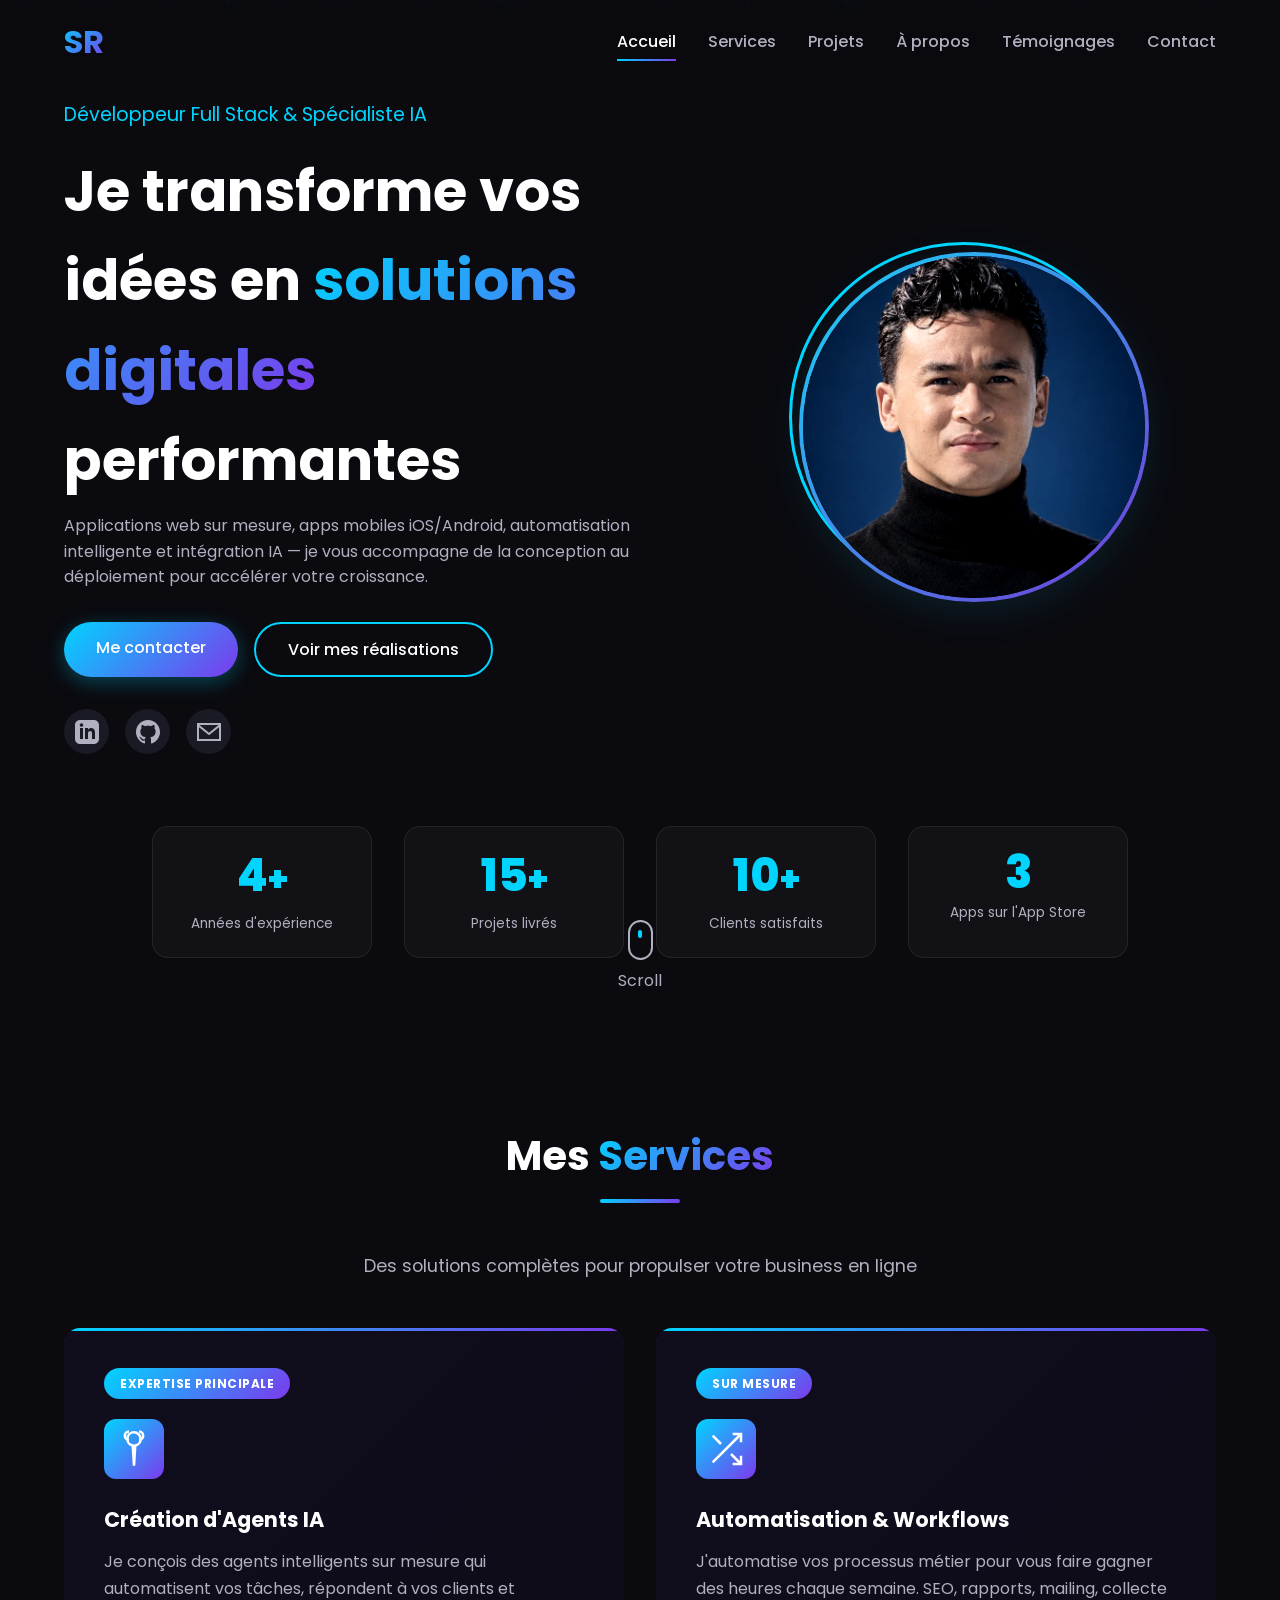
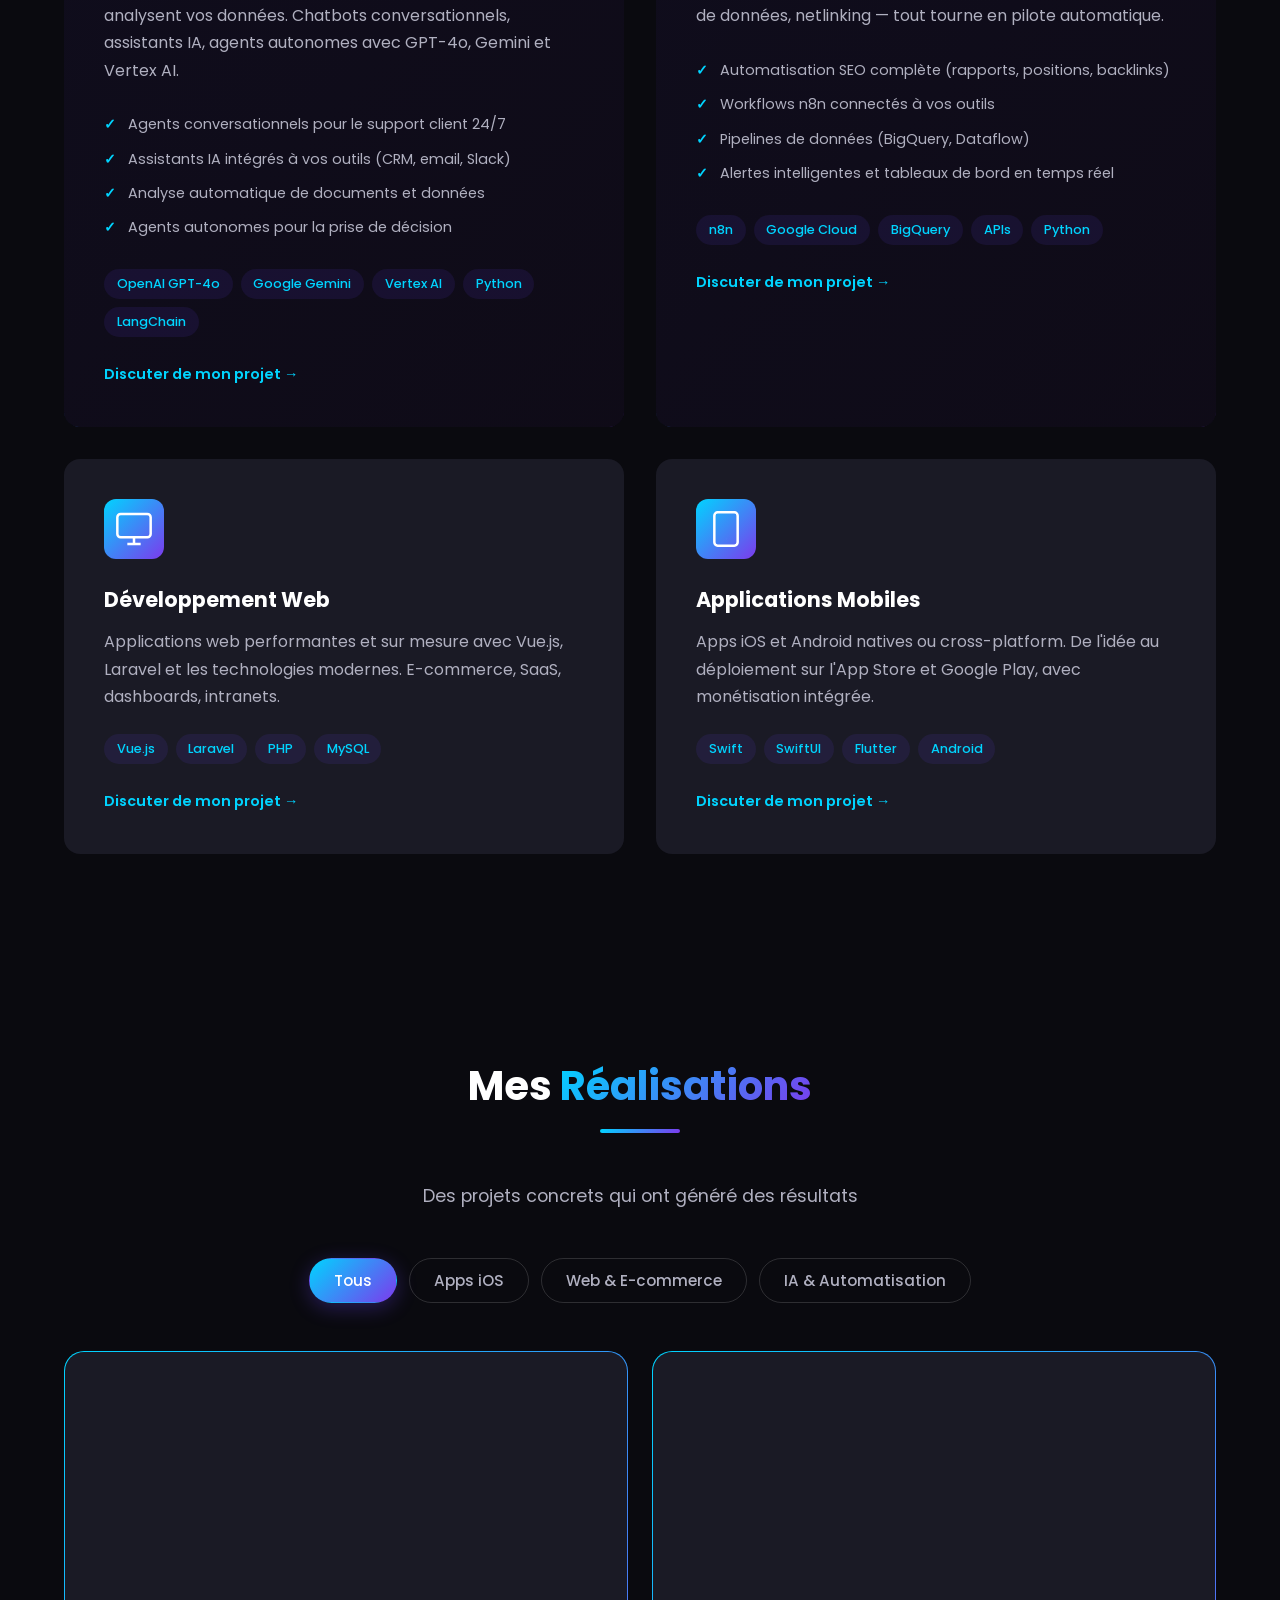
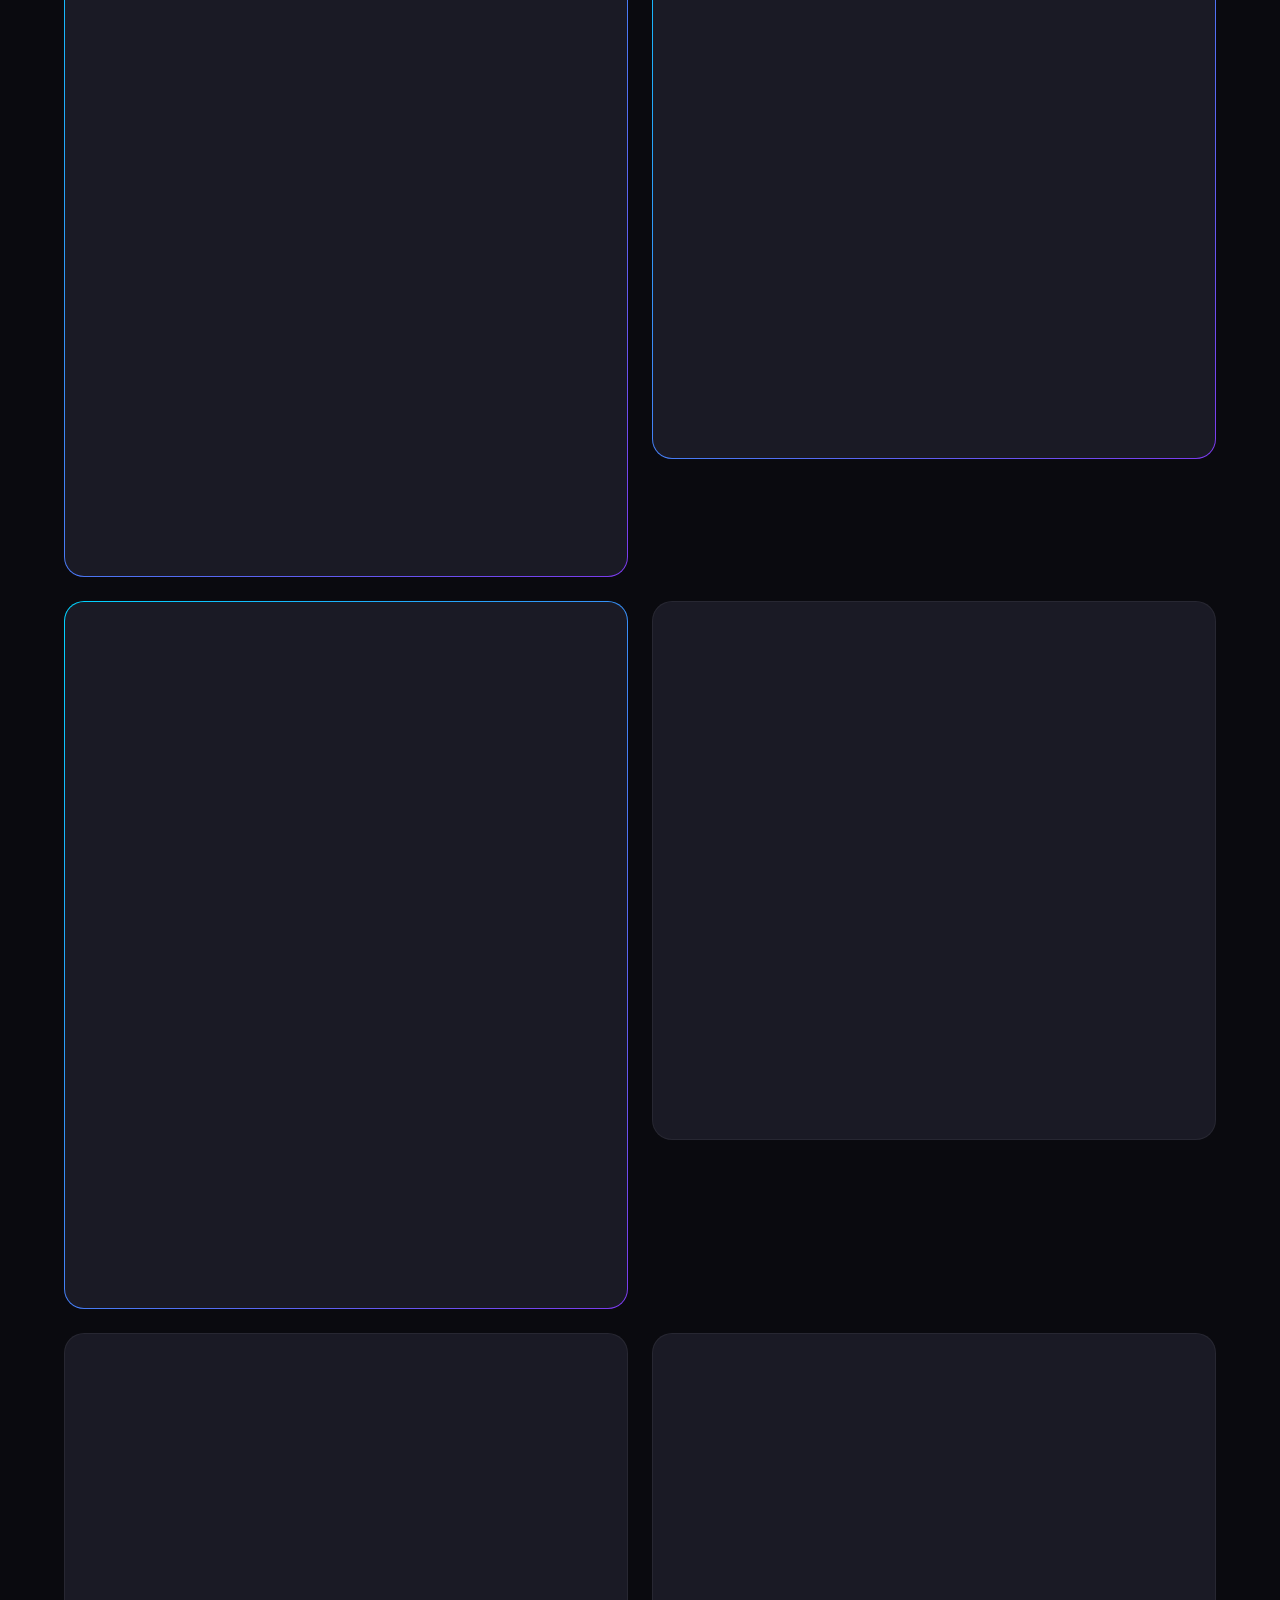
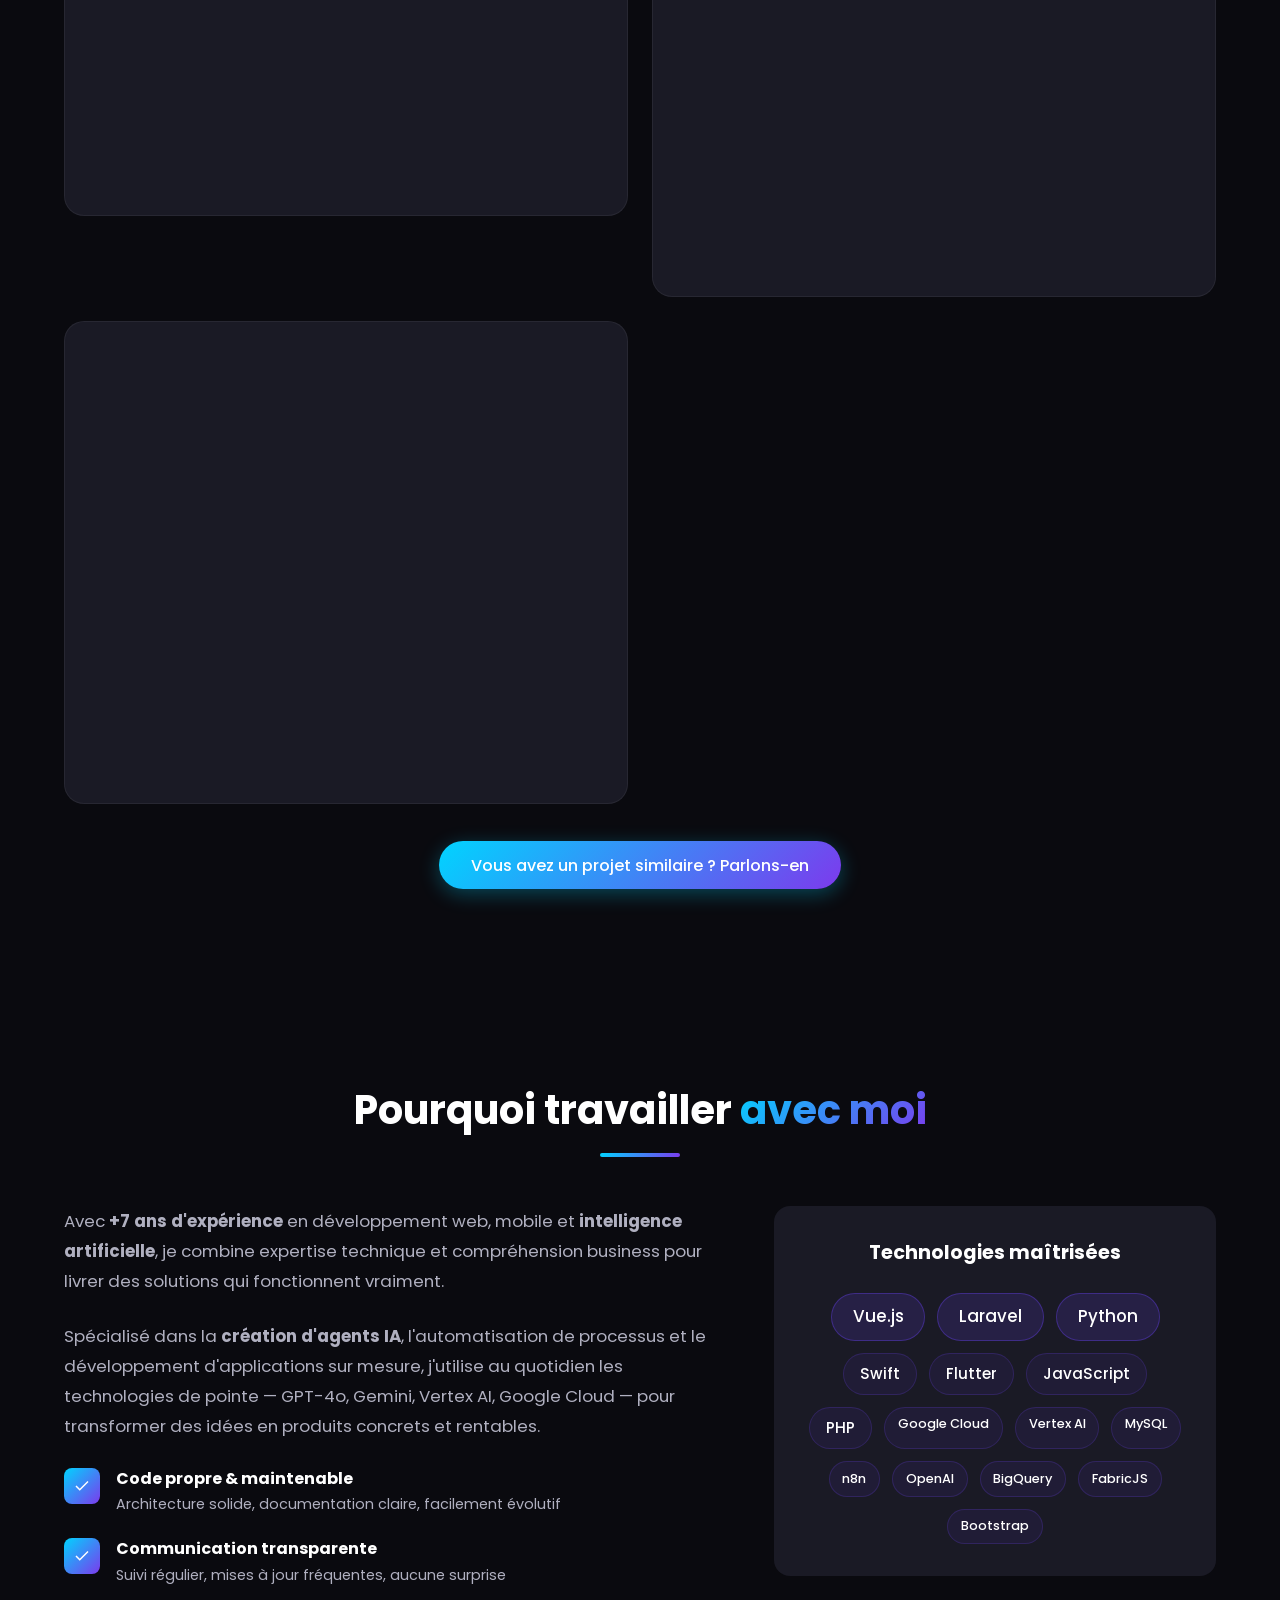
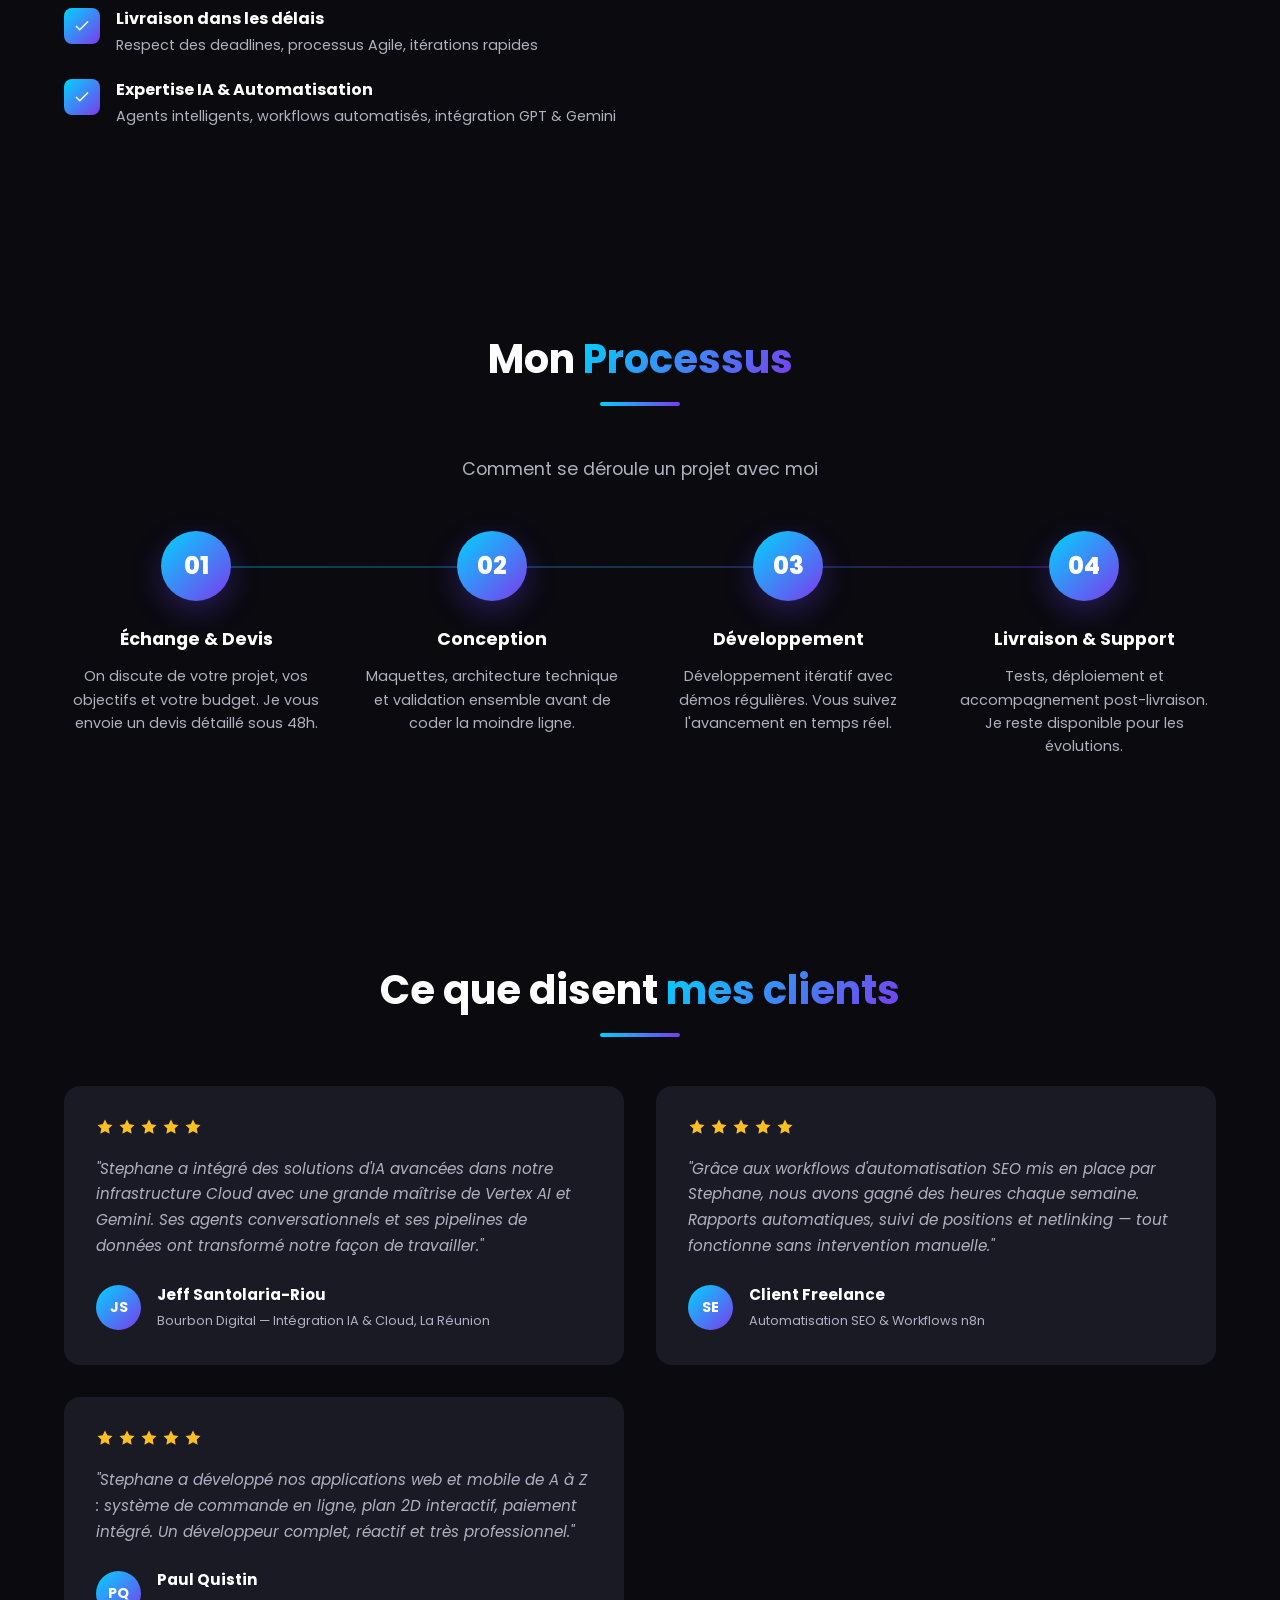
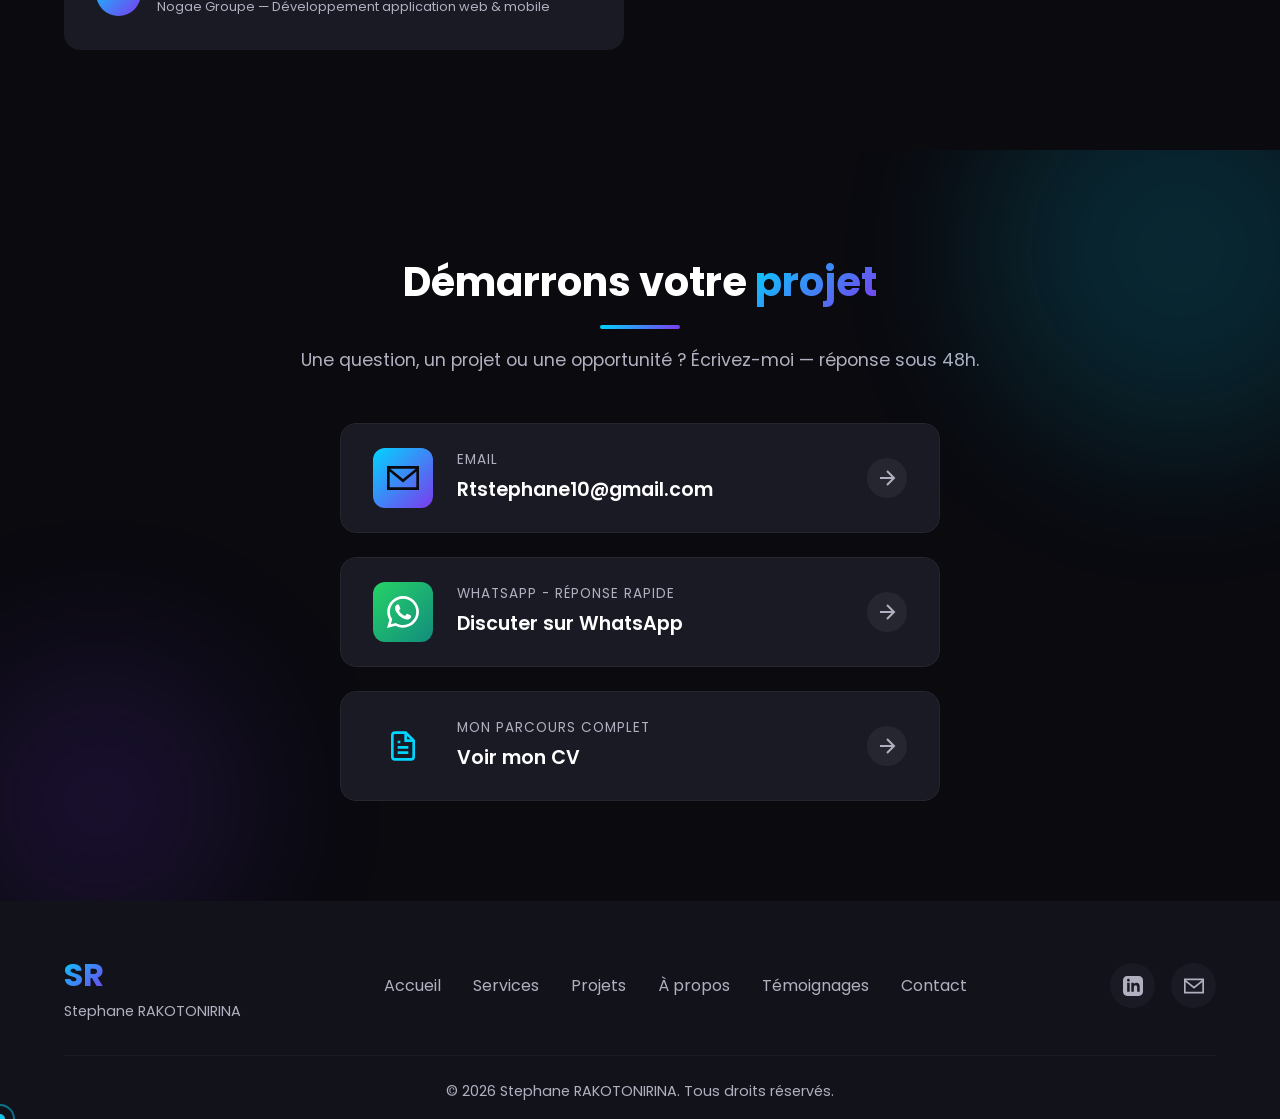
==== commit 266def63: "m" ====
--- a/index.html
+++ b/index.html
@@ -73,7 +73,7 @@
                     Applications web sur mesure, apps mobiles iOS/Android, automatisation intelligente et intégration IA — je vous accompagne de la conception au déploiement pour accélérer votre croissance.
                 </p>
                 <div class="hero-buttons">
-                    <a href="#contact" class="btn btn-primary">Demander un devis gratuit</a>
+                    <a href="#contact" class="btn btn-primary">Me contacter</a>
                     <a href="#projets" class="btn btn-secondary">Voir mes réalisations</a>
                 </div>
                 <div class="social-links">
@@ -162,7 +162,7 @@
                         <span>Python</span>
                         <span>LangChain</span>
                     </div>
-                    <a href="#contact" class="service-cta">Créer mon agent IA</a>
+                    <a href="#contact" class="service-cta">Discuter de mon projet</a>
                 </div>
                 <!-- Service vedette : Automatisation -->
                 <div class="service-card service-featured">
@@ -191,7 +191,7 @@
                         <span>APIs</span>
                         <span>Python</span>
                     </div>
-                    <a href="#contact" class="service-cta">Automatiser mon business</a>
+                    <a href="#contact" class="service-cta">Discuter de mon projet</a>
                 </div>
                 <!-- Service : Dev Web -->
                 <div class="service-card">
@@ -285,74 +285,6 @@
                         <div class="project-result">
                             <span class="result-badge">Disponible sur App Store &amp; Google Play</span>
                         </div>
-                        <button class="btn-toggle-details">
-                            <span class="toggle-text">Voir détails</span>
-                            <svg class="toggle-icon" xmlns="http://www.w3.org/2000/svg" width="20" height="20" viewBox="0 0 24 24" fill="none" stroke="currentColor" stroke-width="2">
-                                <polyline points="6 9 12 15 18 9"></polyline>
-                            </svg>
-                        </button>
-                    </div>
-                    <div class="project-details" style="display: none;">
-                        <div class="project-screenshots">
-                            <div class="screenshot-container">
-                                <picture>
-                                    <source srcset="screenShoot/webp/evolya-1.webp" type="image/webp">
-                                    <img src="screenShoot/evolya-1.png" alt="Evolya — écran de l'app iOS (accueil)" width="400" height="865" loading="lazy">
-                                </picture>
-                            </div>
-                            <div class="screenshot-container">
-                                <picture>
-                                    <source srcset="screenShoot/webp/evolya-2.webp" type="image/webp">
-                                    <img src="screenShoot/evolya-2.png" alt="Evolya — écran de l'app iOS (2)" width="400" height="865" loading="lazy">
-                                </picture>
-                            </div>
-                            <div class="screenshot-container">
-                                <picture>
-                                    <source srcset="screenShoot/webp/evolya-3.webp" type="image/webp">
-                                    <img src="screenShoot/evolya-3.png" alt="Evolya — écran de l'app iOS (3)" width="400" height="865" loading="lazy">
-                                </picture>
-                            </div>
-                            <div class="screenshot-container">
-                                <picture>
-                                    <source srcset="screenShoot/webp/evolya-4.webp" type="image/webp">
-                                    <img src="screenShoot/evolya-4.png" alt="Evolya — écran de l'app iOS (4)" width="400" height="865" loading="lazy">
-                                </picture>
-                            </div>
-                            <div class="screenshot-container">
-                                <picture>
-                                    <source srcset="screenShoot/webp/evolya-5.webp" type="image/webp">
-                                    <img src="screenShoot/evolya-5.png" alt="Evolya — écran de l'app iOS (5)" width="400" height="865" loading="lazy">
-                                </picture>
-                            </div>
-                            <div class="screenshot-container">
-                                <picture>
-                                    <source srcset="screenShoot/webp/evolya-6.webp" type="image/webp">
-                                    <img src="screenShoot/evolya-6.png" alt="Evolya — écran de l'app iOS (6)" width="400" height="865" loading="lazy">
-                                </picture>
-                            </div>
-                        </div>
-                        <div class="project-tech-stack">
-                            <h4>Stack Technique</h4>
-                            <div class="tech-tags">
-                                <span class="tech-tag">Swift</span>
-                                <span class="tech-tag">SwiftUI</span>
-                                <span class="tech-tag">Flutter</span>
-                                <span class="tech-tag">Dart</span>
-                                <span class="tech-tag">OpenAI GPT-4o</span>
-                                <span class="tech-tag">RevenueCat</span>
-                                <span class="tech-tag">WidgetKit</span>
-                            </div>
-                        </div>
-                        <div class="project-features">
-                            <h4>Fonctionnalités Principales</h4>
-                            <ul>
-                                <li><strong>Multi-plateforme :</strong> Version iOS native (Swift/SwiftUI) et version Android (Flutter) avec base de code partagée côté logique métier</li>
-                                <li><strong>Onboarding IA :</strong> 11 étapes d'analyse pour générer des affirmations adaptées au profil</li>
-                                <li><strong>Intelligence Artificielle :</strong> Intégration GPT-4o pour du contenu 100% personnalisé</li>
-                                <li><strong>Monétisation :</strong> Abonnements mensuels/annuels via RevenueCat avec essai gratuit (iOS &amp; Android)</li>
-                                <li><strong>Widget iOS :</strong> Affirmation du jour directement sur l'écran d'accueil</li>
-                            </ul>
-                        </div>
                         <div class="project-links">
                             <a href="https://apps.apple.com/us/app/Evolya/id6759454285" target="_blank" rel="noopener" class="project-link primary">
                                 <svg xmlns="http://www.w3.org/2000/svg" width="20" height="20" viewBox="0 0 24 24" fill="currentColor">
@@ -400,66 +332,6 @@
                         <div class="project-result">
                             <span class="result-badge">Disponible sur l'App Store</span>
                         </div>
-                        <button class="btn-toggle-details">
-                            <span class="toggle-text">Voir détails</span>
-                            <svg class="toggle-icon" xmlns="http://www.w3.org/2000/svg" width="20" height="20" viewBox="0 0 24 24" fill="none" stroke="currentColor" stroke-width="2">
-                                <polyline points="6 9 12 15 18 9"></polyline>
-                            </svg>
-                        </button>
-                    </div>
-                    <div class="project-details" style="display: none;">
-                        <div class="project-screenshots">
-                            <div class="screenshot-container">
-                                <picture>
-                                    <source srcset="screenShoot/klear/webp/iphone_scan.webp" type="image/webp">
-                                    <img src="screenShoot/klear/iphone_scan.png" alt="Klear — Scan IA" width="400" height="865" loading="lazy">
-                                </picture>
-                            </div>
-                            <div class="screenshot-container">
-                                <picture>
-                                    <source srcset="screenShoot/klear/webp/iphone_routine.webp" type="image/webp">
-                                    <img src="screenShoot/klear/iphone_routine.png" alt="Klear — Routine personnalisée" width="400" height="865" loading="lazy">
-                                </picture>
-                            </div>
-                            <div class="screenshot-container">
-                                <picture>
-                                    <source srcset="screenShoot/klear/webp/iphone_progression.webp" type="image/webp">
-                                    <img src="screenShoot/klear/iphone_progression.png" alt="Klear — Suivi de progression" width="400" height="865" loading="lazy">
-                                </picture>
-                            </div>
-                        </div>
-                        <div class="project-tech-stack">
-                            <h4>Stack Technique</h4>
-                            <div class="tech-tags">
-                                <span class="tech-tag">Swift 5</span>
-                                <span class="tech-tag">SwiftUI</span>
-                                <span class="tech-tag">MVVM</span>
-                                <span class="tech-tag">OpenAI Vision API</span>
-                                <span class="tech-tag">StoreKit 2</span>
-                                <span class="tech-tag">TestFlight</span>
-                                <span class="tech-tag">App Store Connect</span>
-                            </div>
-                        </div>
-                        <div class="project-features">
-                            <h4>Fonctionnalités Principales</h4>
-                            <ul>
-                                <li><strong>Scan IA de la peau :</strong> Analyse du selfie pour détecter type de peau, acné, points noirs, pores dilatés, rougeurs et taches avec niveau de sévérité</li>
-                                <li><strong>Programme personnalisé :</strong> Routine matin et soir générée selon profil cutané, alimentation, stress et sommeil</li>
-                                <li><strong>Score cutané sur 100 :</strong> Indicateur de santé mis à jour à chaque scan hebdomadaire pour visualiser la progression</li>
-                                <li><strong>Suivi de progression :</strong> Graphiques d'évolution avec historique des scores et métriques (hydratation, sébum, inflammation)</li>
-                                <li><strong>Coach IA quotidien :</strong> Conseils appuyés par des sources scientifiques (PubMed, American Academy of Dermatology)</li>
-                                <li><strong>Monétisation native :</strong> StoreKit 2 — abonnements hebdo (3,99€), mensuel (12,99€), annuel (49,99€)</li>
-                            </ul>
-                        </div>
-                        <div class="project-features">
-                            <h4>Challenges Techniques Résolus</h4>
-                            <ul>
-                                <li><strong>Analyse IA fiable :</strong> Prompt engineering avec format JSON strict pour des résultats cohérents et exploitables par l'UI</li>
-                                <li><strong>Onboarding 15+ écrans :</strong> Parcours fluide questionnaire → capture → analyse → résultats → paywall pour maximiser la conversion</li>
-                                <li><strong>StoreKit 2 natif :</strong> Intégration directe Apple sans dépendance tierce — réduction du coût et meilleure conformité</li>
-                                <li><strong>Conformité App Store :</strong> Disclaimer médical, sources scientifiques cliquables, déclaration non-dispositif médical, EULA + politique de confidentialité dans le paywall</li>
-                            </ul>
-                        </div>
                         <div class="project-links">
                             <a href="https://apps.apple.com/app/id6771456207" target="_blank" rel="noopener" class="project-link primary">
                                 <svg xmlns="http://www.w3.org/2000/svg" width="20" height="20" viewBox="0 0 24 24" fill="currentColor">
@@ -468,7 +340,7 @@
                                 Voir sur l'App Store
                             </a>
                             <a href="https://stephane100.github.io/Klear_politique_confidentiality/" target="_blank" rel="noopener" class="project-link">
-                                <svg xmlns="http://www.w3.org/2000/svg" width="20" height="20" viewBox="0 0 24 24" fill="none" stroke="currentColor" stroke-width="2">
+                                <svg xmlns="http://www.w3.org/2000/svg" width="20" height="20" viewBox="0 0 24 24" fill="currentColor">
                                     <rect x="3" y="11" width="18" height="11" rx="2" ry="2"></rect>
                                     <path d="M7 11V7a5 5 0 0 1 10 0v4"></path>
                                 </svg>
@@ -507,78 +379,6 @@
                         </div>
                         <div class="project-result">
                             <span class="result-badge">Disponible sur l'App Store</span>
-                        </div>
-                        <button class="btn-toggle-details">
-                            <span class="toggle-text">Voir détails</span>
-                            <svg class="toggle-icon" xmlns="http://www.w3.org/2000/svg" width="20" height="20" viewBox="0 0 24 24" fill="none" stroke="currentColor" stroke-width="2">
-                                <polyline points="6 9 12 15 18 9"></polyline>
-                            </svg>
-                        </button>
-                    </div>
-                    <div class="project-details" style="display: none;">
-                        <div class="project-screenshots">
-                            <div class="screenshot-container">
-                                <picture>
-                                    <source srcset="screenShoot/looqs/webp/iphone_onboarding.webp" type="image/webp">
-                                    <img src="screenShoot/looqs/iphone_onboarding.png" alt="Looqs Onboarding" width="400" height="865" loading="lazy">
-                                </picture>
-                            </div>
-                            <div class="screenshot-container">
-                                <picture>
-                                    <source srcset="screenShoot/looqs/webp/iphone_accueil.webp" type="image/webp">
-                                    <img src="screenShoot/looqs/iphone_accueil.png" alt="Looqs Accueil" width="400" height="865" loading="lazy">
-                                </picture>
-                            </div>
-                            <div class="screenshot-container">
-                                <picture>
-                                    <source srcset="screenShoot/looqs/webp/iphone_comment_ca_marche.webp" type="image/webp">
-                                    <img src="screenShoot/looqs/iphone_comment_ca_marche.png" alt="Looqs Comment ça marche" width="400" height="865" loading="lazy">
-                                </picture>
-                            </div>
-                            <div class="screenshot-container">
-                                <picture>
-                                    <source srcset="screenShoot/looqs/webp/iphone_resultats.webp" type="image/webp">
-                                    <img src="screenShoot/looqs/iphone_resultats.png" alt="Looqs Résultats" width="400" height="865" loading="lazy">
-                                </picture>
-                            </div>
-                            <div class="screenshot-container">
-                                <picture>
-                                    <source srcset="screenShoot/looqs/webp/iphone_recommandations.webp" type="image/webp">
-                                    <img src="screenShoot/looqs/iphone_recommandations.png" alt="Looqs Recommandations" width="400" height="865" loading="lazy">
-                                </picture>
-                            </div>
-                        </div>
-                        <div class="project-tech-stack">
-                            <h4>Stack Technique</h4>
-                            <div class="tech-tags">
-                                <span class="tech-tag">Flutter</span>
-                                <span class="tech-tag">Dart</span>
-                                <span class="tech-tag">OpenAI GPT-4o Vision</span>
-                                <span class="tech-tag">RevenueCat</span>
-                                <span class="tech-tag">Provider / Riverpod</span>
-                                <span class="tech-tag">Dio</span>
-                                <span class="tech-tag">Hive</span>
-                            </div>
-                        </div>
-                        <div class="project-features">
-                            <h4>Fonctionnalités Principales</h4>
-                            <ul>
-                                <li><strong>Analyse faciale IA :</strong> GPT-4o Vision analyse peau, symétrie, mâchoire, yeux et cheveux avec scores détaillés sur 100</li>
-                                <li><strong>Recommandations personnalisées :</strong> 6 conseils actionnables générés chaque jour selon le profil et les objectifs</li>
-                                <li><strong>Onboarding optimisé conversion :</strong> 10 étapes animées pour créer l'engagement avant le paywall</li>
-                                <li><strong>Monétisation freemium :</strong> Abonnements hebdo (9,99€) et annuel (39,99€) via RevenueCat</li>
-                                <li><strong>Conformité RGPD/Apple :</strong> Consentement IA explicite avant chaque envoi à OpenAI</li>
-                                <li><strong>Cross-platform Flutter :</strong> Une seule base de code Dart pour cibler iOS et Android avec un rendu natif</li>
-                            </ul>
-                        </div>
-                        <div class="project-features">
-                            <h4>Challenges Techniques Résolus</h4>
-                            <ul>
-                                <li><strong>Optimisation coûts API :</strong> Pré-traitement des images (resize 512px + JPEG 0.5) → -80% de coût et latence ÷3 sans perte de qualité</li>
-                                <li><strong>Réponses IA fiables :</strong> Prompt engineering avec format JSON strict + retry automatique pour garantir une UX sans crash</li>
-                                <li><strong>Validation App Store :</strong> refonte du flow de consentement IA et privacy policy détaillée pour répondre aux exigences Apple</li>
-                                <li><strong>Gestion abonnements :</strong> SubscriptionService Flutter centralisé synchronisant RevenueCat + état UI sans incohérence</li>
-                            </ul>
                         </div>
                         <div class="project-links">
                             <a href="https://apps.apple.com/fr/app/looqs/id6764111699" target="_blank" rel="noopener" class="project-link primary">
@@ -1004,7 +804,7 @@
             <h2 class="section-title">Démarrons votre <span class="highlight">projet</span></h2>
             <p class="contact-subtitle">Une question, un projet ou une opportunité ? Écrivez-moi — réponse sous 48h.</p>
             <div class="contact-wrapper">
-                <a href="mailto:Rtstephane10@gmail.com?subject=Demande de devis - Nouveau projet" class="contact-box email-box">
+                <a href="mailto:Rtstephane10@gmail.com?subject=Contact depuis le portfolio" class="contact-box email-box">
                     <div class="contact-box-glow"></div>
                     <div class="contact-box-content">
                         <div class="contact-icon-wrapper">
@@ -1033,7 +833,7 @@
                         </div>
                         <div class="contact-text">
                             <span class="contact-label">WhatsApp - Réponse rapide</span>
-                            <span class="contact-value">+261 34 23 519 96</span>
+                            <span class="contact-value">Discuter sur WhatsApp</span>
                         </div>
                         <div class="contact-arrow">
                             <svg xmlns="http://www.w3.org/2000/svg" width="24" height="24" viewBox="0 0 24 24" fill="none" stroke="currentColor" stroke-width="2">
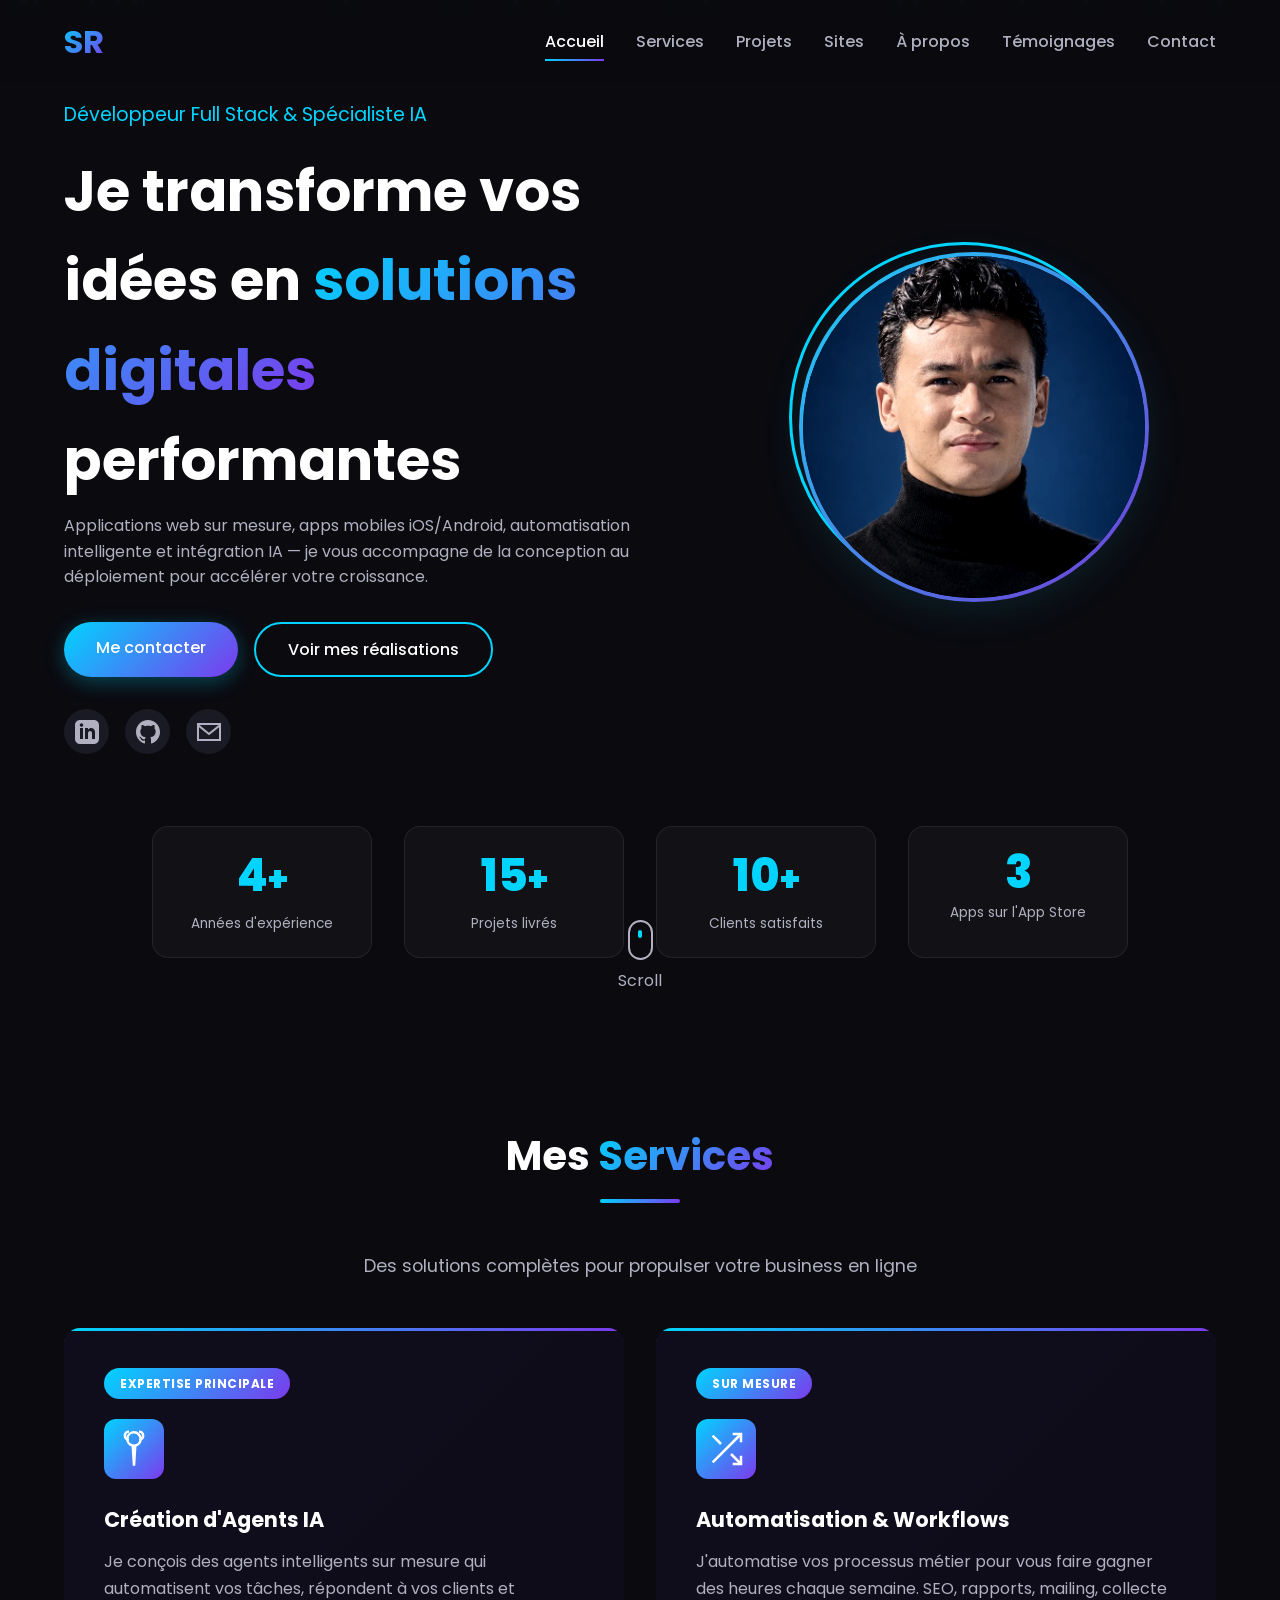
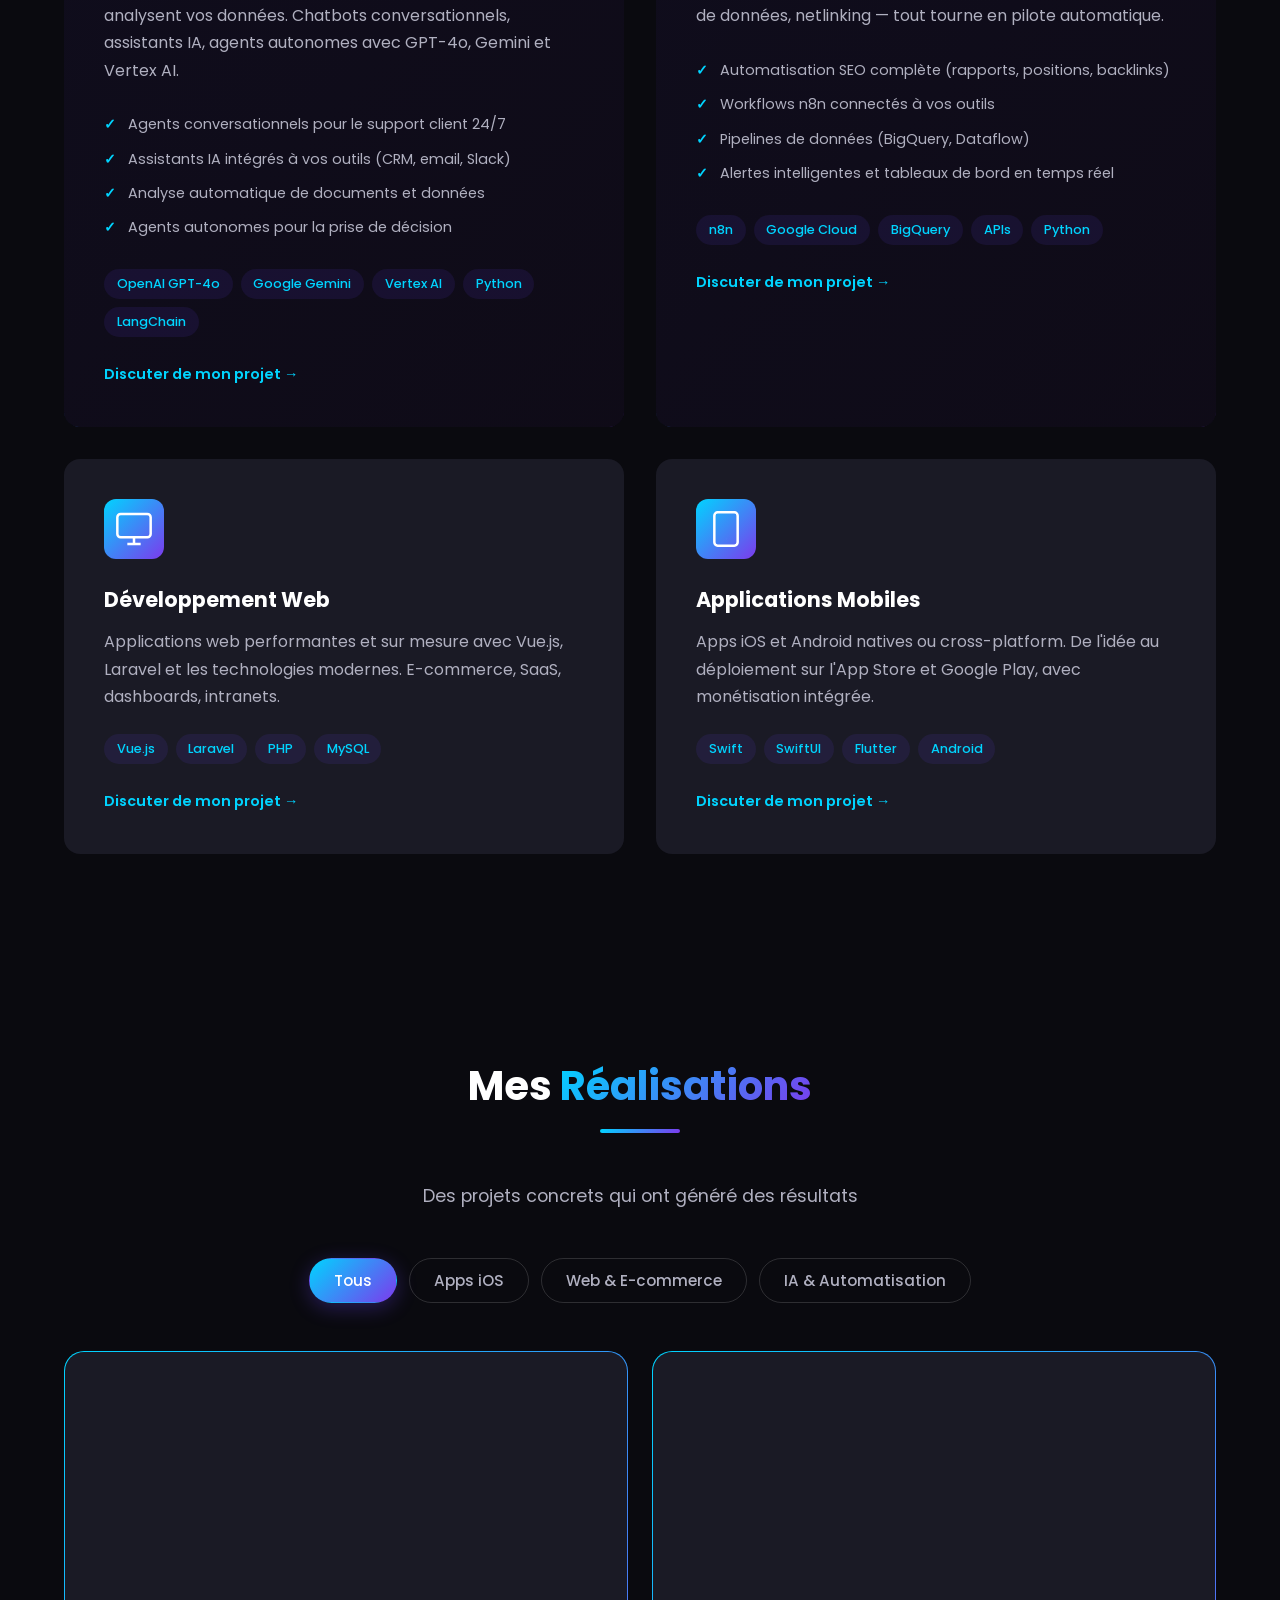
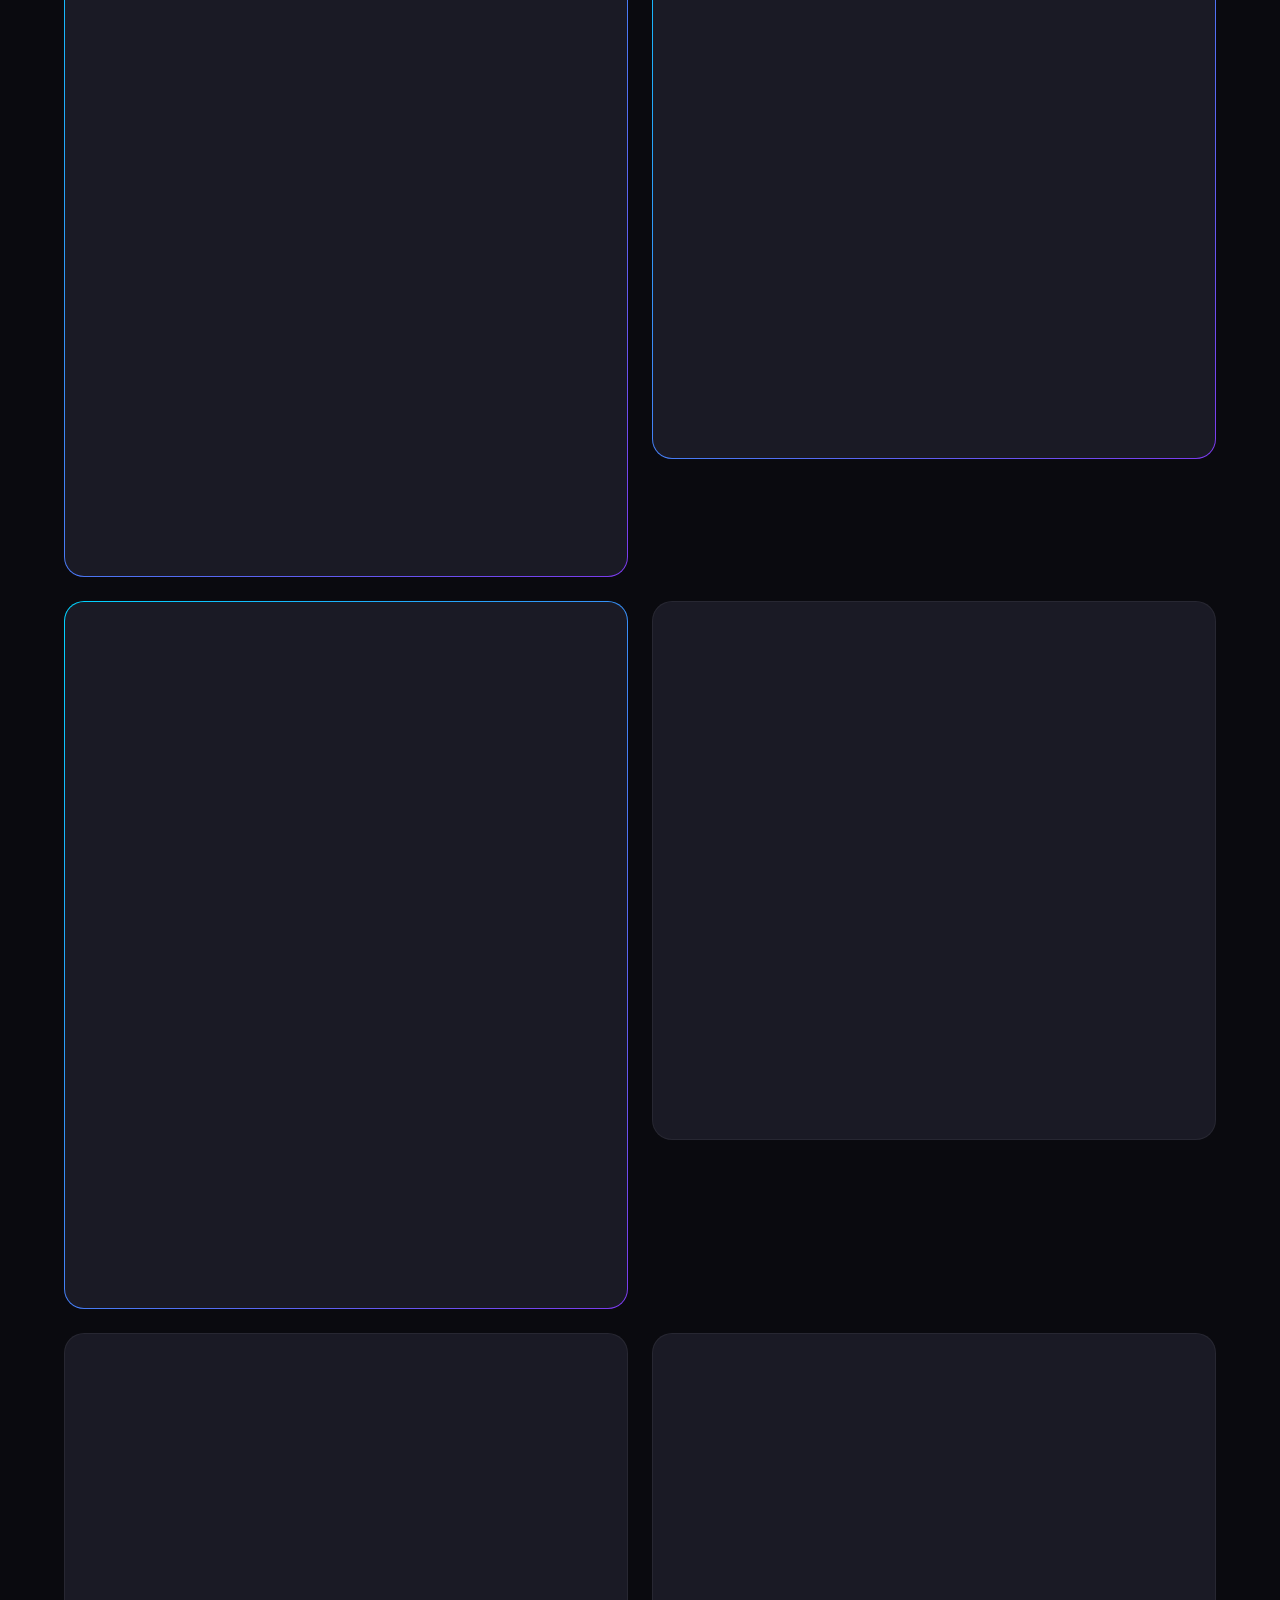
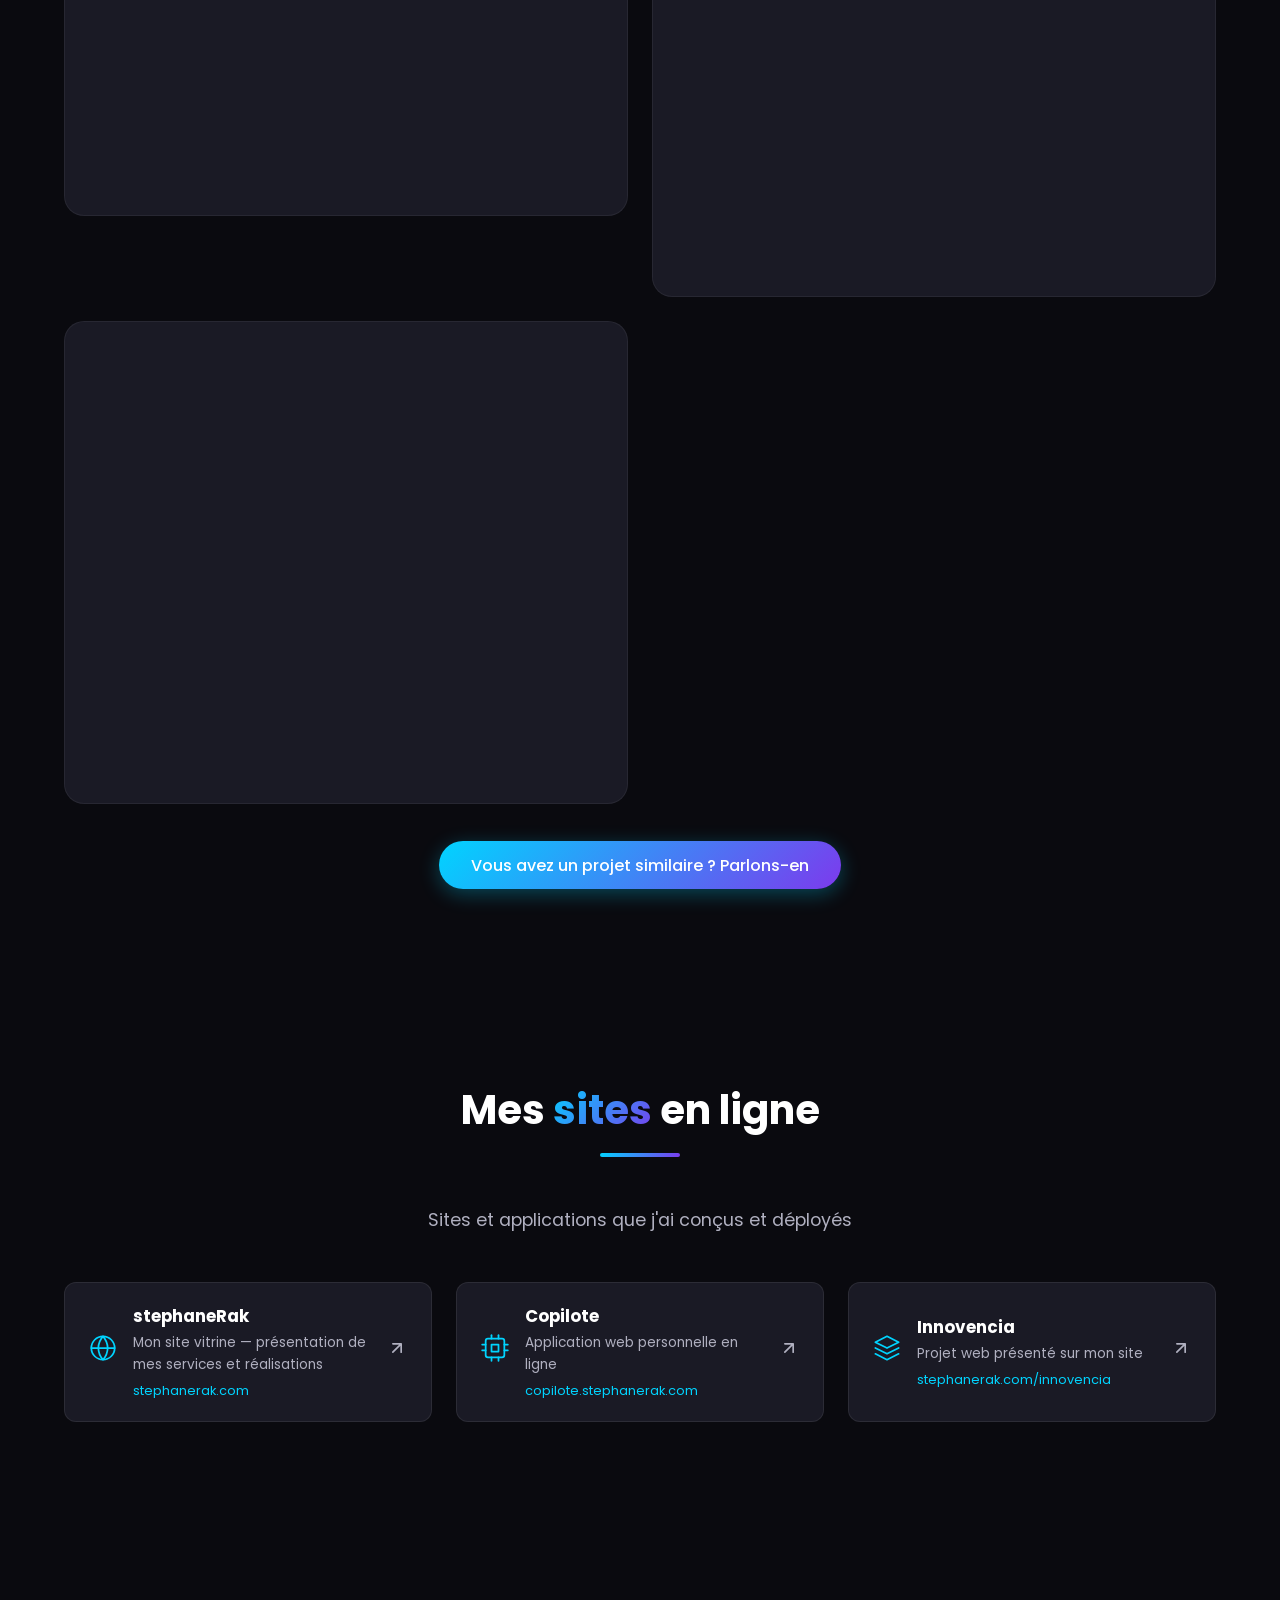
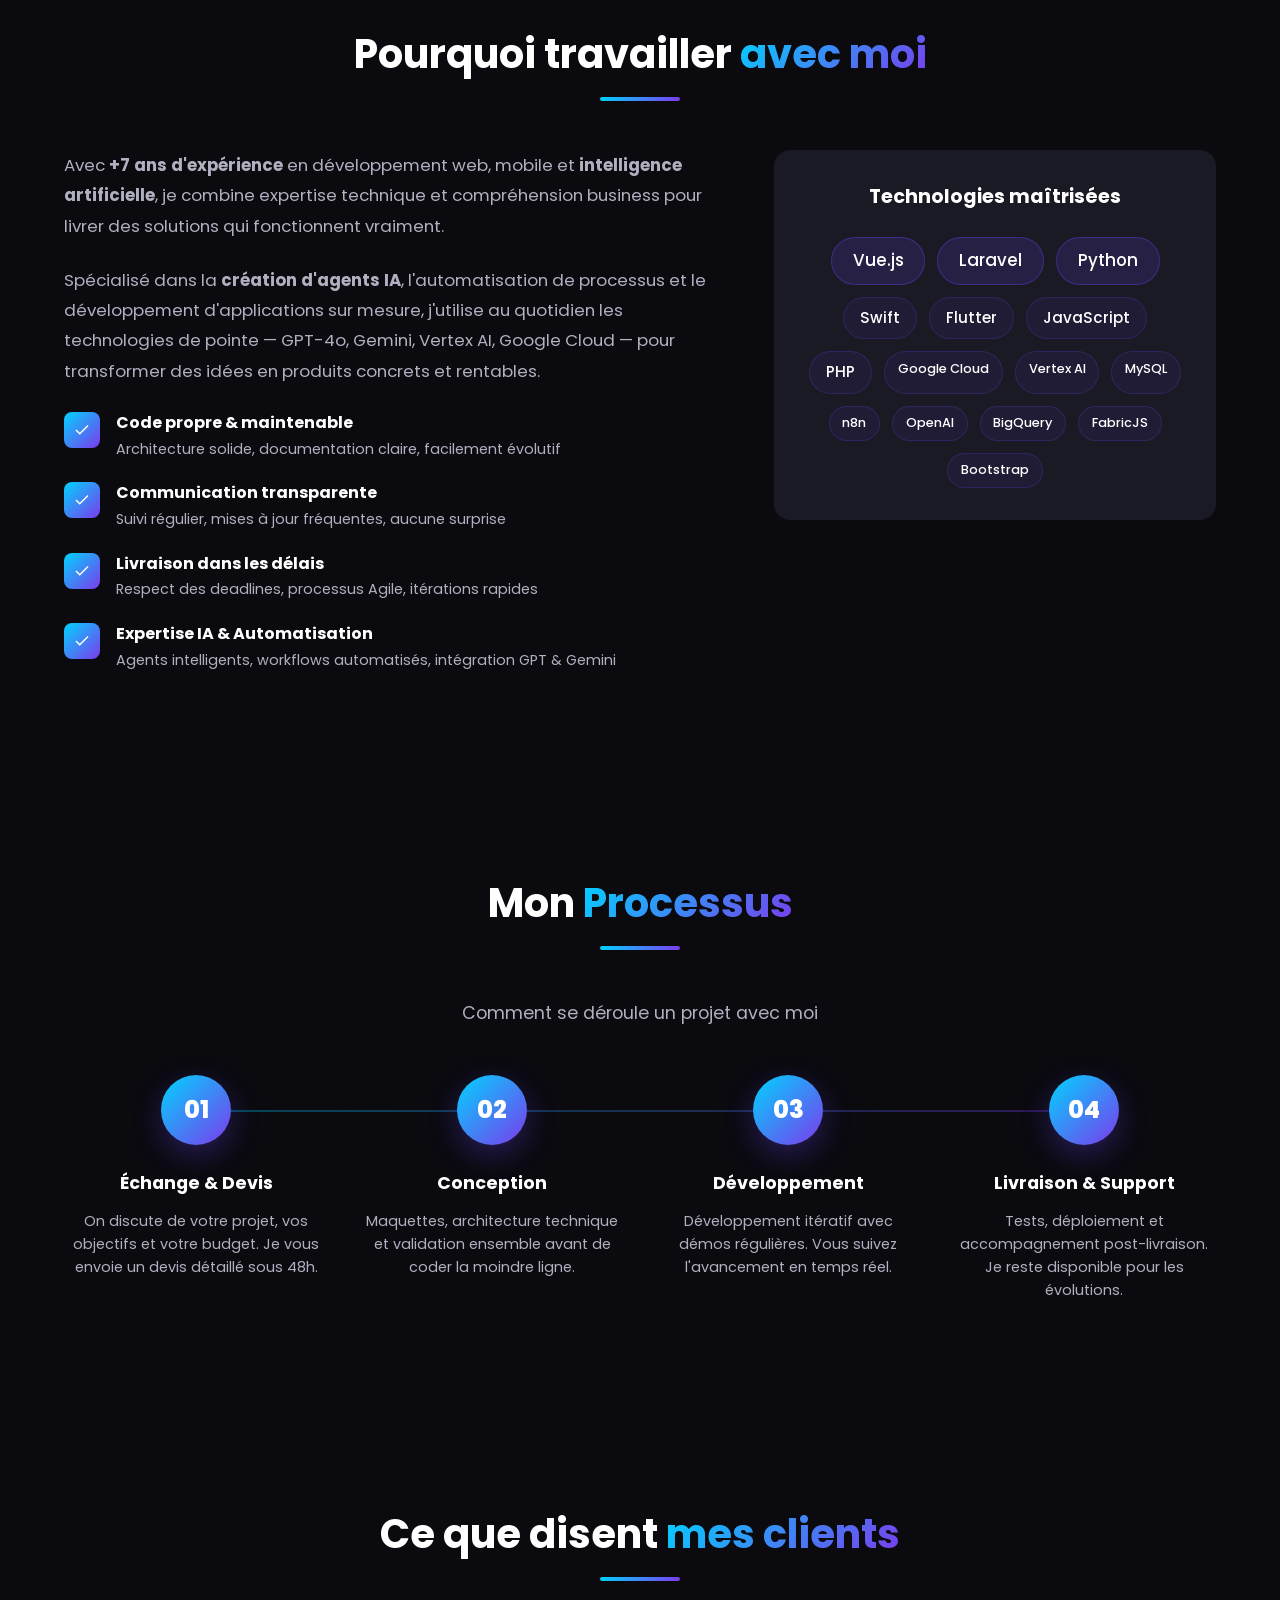
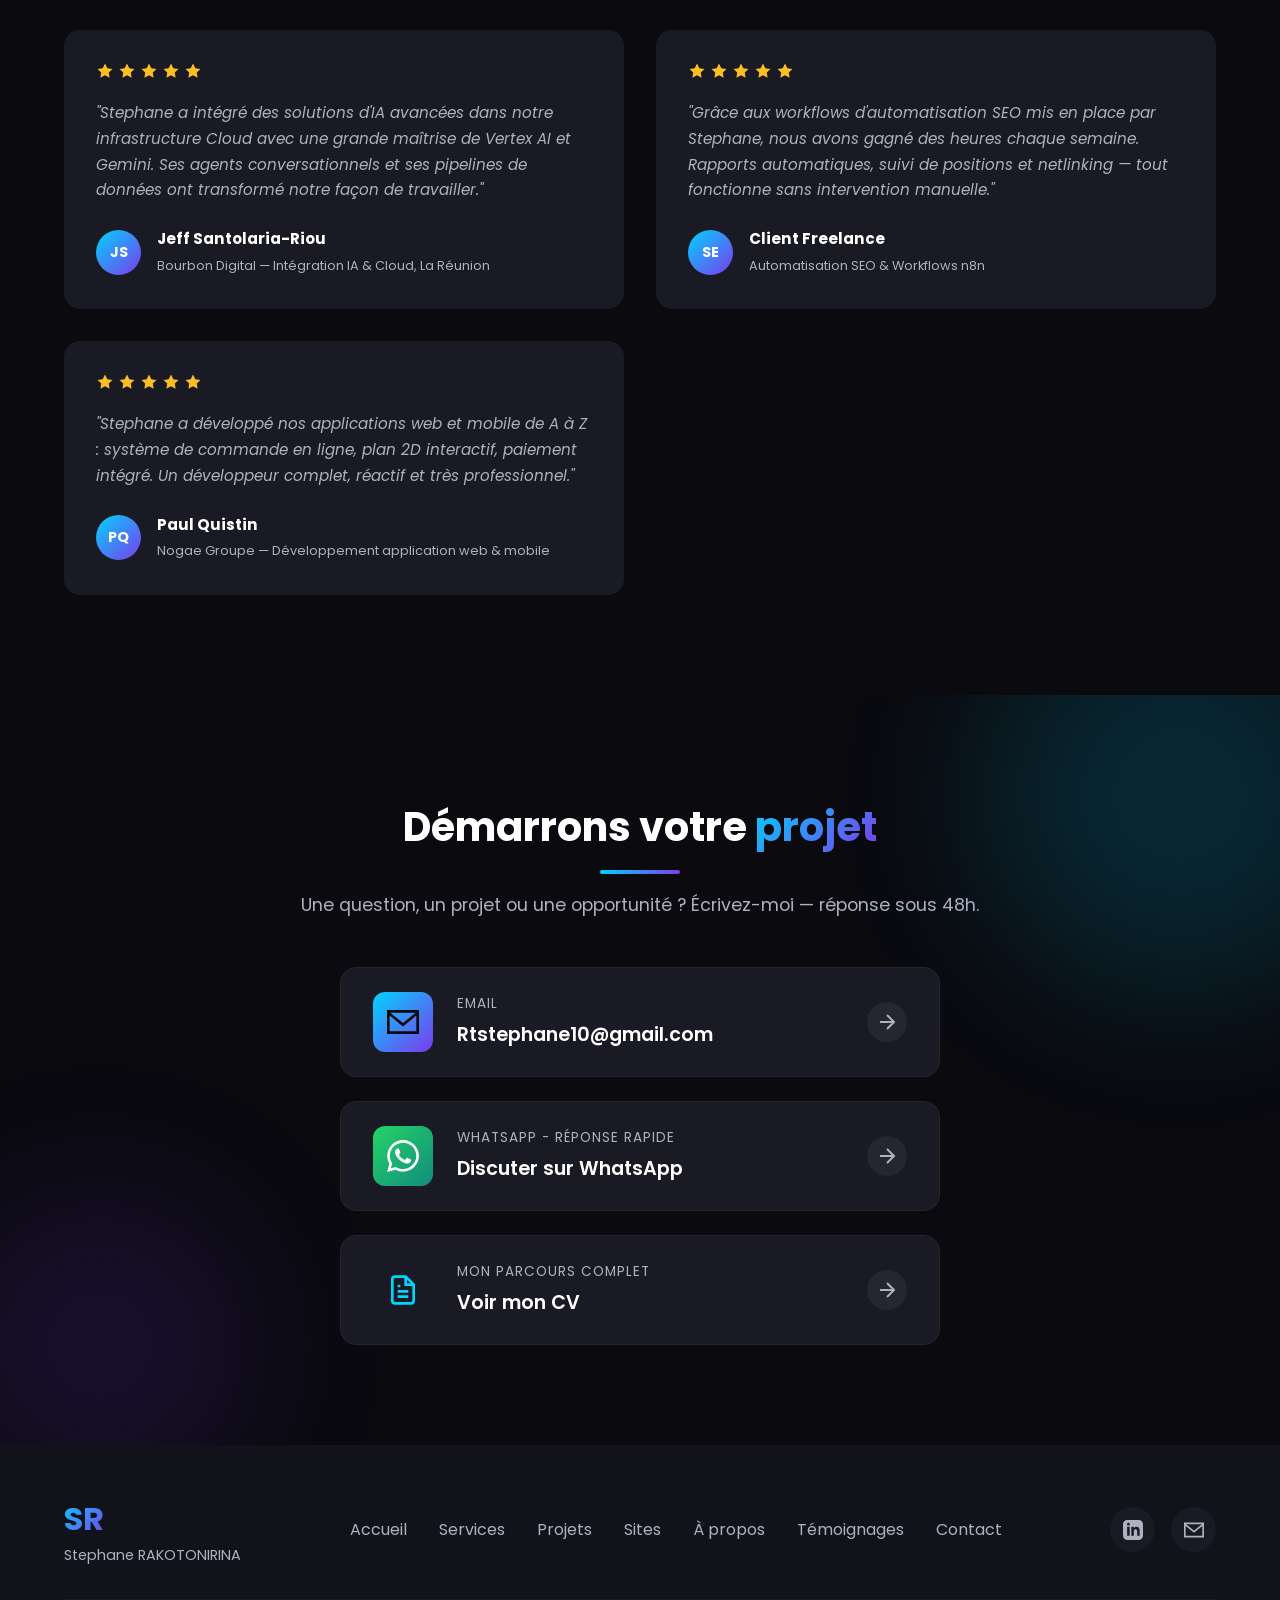
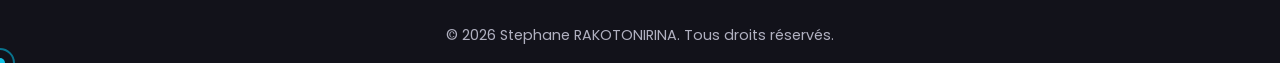
==== commit 183f5c59: "m" ====
--- a/index.html
+++ b/index.html
@@ -52,6 +52,7 @@
             <li><a href="#accueil" class="nav-link active">Accueil</a></li>
             <li><a href="#services" class="nav-link">Services</a></li>
             <li><a href="#projets" class="nav-link">Projets</a></li>
+            <li><a href="#sites" class="nav-link">Sites</a></li>
             <li><a href="#apropos" class="nav-link">À propos</a></li>
             <li><a href="#temoignages" class="nav-link">Témoignages</a></li>
             <li><a href="#contact" class="nav-link">Contact</a></li>
@@ -622,6 +623,80 @@
             </div>
             <div class="projects-cta">
                 <a href="#contact" class="btn btn-primary">Vous avez un projet similaire ? Parlons-en</a>
+            </div>
+        </div>
+    </section>
+
+    <!-- Section Sites & Réalisations perso -->
+    <section id="sites" class="section">
+        <div class="container">
+            <h2 class="section-title">Mes <span class="highlight">sites</span> en ligne</h2>
+            <p class="section-subtitle">Sites et applications que j'ai conçus et déployés</p>
+            <div class="sites-grid">
+                <a href="https://stephanerak.com" target="_blank" rel="noopener" class="site-card">
+                    <div class="site-icon">
+                        <svg xmlns="http://www.w3.org/2000/svg" width="28" height="28" viewBox="0 0 24 24" fill="none" stroke="currentColor" stroke-width="1.5" stroke-linecap="round" stroke-linejoin="round">
+                            <circle cx="12" cy="12" r="10"></circle>
+                            <line x1="2" y1="12" x2="22" y2="12"></line>
+                            <path d="M12 2a15.3 15.3 0 0 1 4 10 15.3 15.3 0 0 1-4 10 15.3 15.3 0 0 1-4-10 15.3 15.3 0 0 1 4-10z"></path>
+                        </svg>
+                    </div>
+                    <div class="site-info">
+                        <h3>stephaneRak</h3>
+                        <p>Mon site vitrine — présentation de mes services et réalisations</p>
+                        <span class="site-url">stephanerak.com</span>
+                    </div>
+                    <div class="site-arrow">
+                        <svg xmlns="http://www.w3.org/2000/svg" width="20" height="20" viewBox="0 0 24 24" fill="none" stroke="currentColor" stroke-width="2" stroke-linecap="round" stroke-linejoin="round">
+                            <path d="M7 17L17 7M7 7h10v10"/>
+                        </svg>
+                    </div>
+                </a>
+                <a href="https://copilote.stephanerak.com" target="_blank" rel="noopener" class="site-card">
+                    <div class="site-icon">
+                        <svg xmlns="http://www.w3.org/2000/svg" width="28" height="28" viewBox="0 0 24 24" fill="none" stroke="currentColor" stroke-width="1.5" stroke-linecap="round" stroke-linejoin="round">
+                            <rect x="4" y="4" width="16" height="16" rx="2" ry="2"></rect>
+                            <rect x="9" y="9" width="6" height="6"></rect>
+                            <line x1="9" y1="1" x2="9" y2="4"></line>
+                            <line x1="15" y1="1" x2="15" y2="4"></line>
+                            <line x1="9" y1="20" x2="9" y2="23"></line>
+                            <line x1="15" y1="20" x2="15" y2="23"></line>
+                            <line x1="20" y1="9" x2="23" y2="9"></line>
+                            <line x1="20" y1="14" x2="23" y2="14"></line>
+                            <line x1="1" y1="9" x2="4" y2="9"></line>
+                            <line x1="1" y1="14" x2="4" y2="14"></line>
+                        </svg>
+                    </div>
+                    <div class="site-info">
+                        <h3>Copilote</h3>
+                        <p>Application web personnelle en ligne</p>
+                        <span class="site-url">copilote.stephanerak.com</span>
+                    </div>
+                    <div class="site-arrow">
+                        <svg xmlns="http://www.w3.org/2000/svg" width="20" height="20" viewBox="0 0 24 24" fill="none" stroke="currentColor" stroke-width="2" stroke-linecap="round" stroke-linejoin="round">
+                            <path d="M7 17L17 7M7 7h10v10"/>
+                        </svg>
+                    </div>
+                </a>
+                <a href="https://stephanerak.com/innovencia" target="_blank" rel="noopener" class="site-card">
+                    <div class="site-icon">
+                        <svg xmlns="http://www.w3.org/2000/svg" width="28" height="28" viewBox="0 0 24 24" fill="none" stroke="currentColor" stroke-width="1.5" stroke-linecap="round" stroke-linejoin="round">
+                            <polygon points="12 2 2 7 12 12 22 7 12 2"></polygon>
+                            <polyline points="2 17 12 22 22 17"></polyline>
+                            <polyline points="2 12 12 17 22 12"></polyline>
+                        </svg>
+                    </div>
+                    <div class="site-info">
+                        <h3>Innovencia</h3>
+                        <p>Projet web présenté sur mon site</p>
+                        <span class="site-url">stephanerak.com/innovencia</span>
+                    </div>
+                    <div class="site-arrow">
+                        <svg xmlns="http://www.w3.org/2000/svg" width="20" height="20" viewBox="0 0 24 24" fill="none" stroke="currentColor" stroke-width="2" stroke-linecap="round" stroke-linejoin="round">
+                            <path d="M7 17L17 7M7 7h10v10"/>
+                        </svg>
+                    </div>
+                </a>
             </div>
         </div>
     </section>
@@ -881,6 +956,7 @@
                     <a href="#accueil">Accueil</a>
                     <a href="#services">Services</a>
                     <a href="#projets">Projets</a>
+                    <a href="#sites">Sites</a>
                     <a href="#apropos">À propos</a>
                     <a href="#temoignages">Témoignages</a>
                     <a href="#contact">Contact</a>
--- a/style.css
+++ b/style.css
@@ -2675,522 +2675,68 @@
     }
 }
 
-/* ===== Section Solutions d'automatisation IA ===== */
-.automation-section {
-    position: relative;
-    padding: 100px 5%;
-    z-index: 1;
-}
-
-.automation-hero {
-    text-align: center;
-    max-width: 850px;
-    margin: 0 auto 4rem;
-}
-
-.automation-eyebrow {
-    display: inline-block;
-    font-size: 1rem;
-    font-weight: 600;
+/* ===== Section Sites & Réalisations perso ===== */
+.sites-grid {
+    display: grid;
+    grid-template-columns: repeat(auto-fit, minmax(280px, 1fr));
+    gap: 1.5rem;
+    margin-top: 2rem;
+}
+
+.site-card {
+    display: flex;
+    align-items: center;
+    gap: 1rem;
+    background: var(--bg-card);
+    border: 1px solid rgba(255, 255, 255, 0.08);
+    border-radius: 12px;
+    padding: 1.25rem 1.5rem;
+    transition: var(--transition);
+}
+
+.site-card:hover {
+    transform: translateY(-4px);
+    border-color: var(--accent);
+    box-shadow: var(--shadow);
+}
+
+.site-icon {
     color: var(--accent);
-    margin-bottom: 1rem;
-    text-transform: uppercase;
-    letter-spacing: 0.1em;
-}
-
-.automation-subtitle {
-    font-size: 1.15rem;
-    color: var(--text-secondary);
-    line-height: 1.8;
-    margin-bottom: 2rem;
-}
-
-.automation-cta {
-    display: inline-flex;
-    align-items: center;
-    gap: 0.5rem;
-}
-
-.automation-cases {
-    display: grid;
-    grid-template-columns: repeat(auto-fit, minmax(320px, 1fr));
-    gap: 2rem;
-    margin-bottom: 5rem;
-}
-
-.automation-card {
-    background: var(--bg-card);
-    border: 1px solid rgba(255, 255, 255, 0.06);
-    border-radius: 24px;
-    padding: 2rem;
-    display: flex;
-    flex-direction: column;
-    transition: transform 0.35s ease, box-shadow 0.35s ease, border-color 0.35s ease;
-    position: relative;
+    flex-shrink: 0;
+}
+
+.site-info {
+    flex: 1;
+    min-width: 0;
+}
+
+.site-info h3 {
+    font-size: 1.05rem;
+    margin-bottom: 0.15rem;
+}
+
+.site-info p {
+    color: var(--text-secondary);
+    font-size: 0.85rem;
+    margin: 0;
+}
+
+.site-url {
+    display: block;
+    color: var(--accent);
+    font-size: 0.8rem;
+    margin-top: 0.3rem;
     overflow: hidden;
-}
-
-.automation-card::before {
-    content: '';
-    position: absolute;
-    top: 0;
-    left: 0;
-    right: 0;
-    height: 4px;
-    background: var(--gradient);
-    transform: scaleX(0);
-    transform-origin: left;
-    transition: transform 0.35s ease;
-}
-
-.automation-card:hover {
-    transform: translateY(-10px);
-    border-color: rgba(0, 212, 255, 0.25);
-    box-shadow: 0 25px 50px rgba(0, 0, 0, 0.4);
-}
-
-.automation-card:hover::before {
-    transform: scaleX(1);
-}
-
-.automation-card-icon {
-    width: 64px;
-    height: 64px;
-    min-width: 64px;
-    border-radius: 16px;
-    background: linear-gradient(135deg, rgba(0, 212, 255, 0.15), rgba(124, 58, 237, 0.15));
-    display: flex;
-    align-items: center;
-    justify-content: center;
+    text-overflow: ellipsis;
+}
+
+.site-arrow {
+    color: var(--text-secondary);
+    flex-shrink: 0;
+    transition: var(--transition);
+}
+
+.site-card:hover .site-arrow {
     color: var(--accent);
-    margin-bottom: 1.5rem;
-}
-
-.automation-card-icon svg {
-    width: 32px;
-    height: 32px;
-}
-
-.automation-card-sector {
-    display: inline-block;
-    font-size: 0.8rem;
-    font-weight: 600;
-    color: var(--accent);
-    text-transform: uppercase;
-    letter-spacing: 0.08em;
-    margin-bottom: 0.5rem;
-}
-
-.automation-card h3 {
-    font-size: 1.35rem;
-    margin-bottom: 0.75rem;
-    line-height: 1.3;
-}
-
-.automation-card-description {
-    color: var(--text-secondary);
-    font-size: 0.95rem;
-    line-height: 1.7;
-    flex-grow: 1;
-    margin-bottom: 1.5rem;
-}
-
-.automation-card-benefits {
-    display: flex;
-    flex-direction: column;
-    gap: 0.5rem;
-    margin-bottom: 1.5rem;
-}
-
-.automation-card-benefit {
-    display: flex;
-    align-items: center;
-    gap: 0.5rem;
-    font-size: 0.9rem;
-    color: var(--text-secondary);
-}
-
-.automation-card-benefit svg {
-    color: var(--accent);
-    width: 18px;
-    height: 18px;
-    flex-shrink: 0;
-}
-
-.automation-card-btn {
-    display: inline-flex;
-    align-items: center;
-    justify-content: center;
-    gap: 0.5rem;
-    width: 100%;
-    padding: 0.9rem 1.5rem;
-    background: var(--gradient);
-    color: white;
-    border: none;
-    border-radius: 12px;
-    font-size: 0.95rem;
-    font-weight: 600;
-    cursor: pointer;
-    transition: all 0.3s ease;
-}
-
-.automation-card-btn:hover {
-    transform: translateY(-2px);
-    box-shadow: 0 10px 30px rgba(0, 212, 255, 0.3);
-}
-
-.automation-final-cta {
-    text-align: center;
-    max-width: 700px;
-    margin: 0 auto;
-    padding: 4rem 2rem;
-    background: var(--bg-card);
-    border-radius: 24px;
-    border: 1px solid rgba(255, 255, 255, 0.06);
-}
-
-.automation-final-cta h3 {
-    font-size: 1.8rem;
-    margin-bottom: 1rem;
-}
-
-.automation-final-cta p {
-    color: var(--text-secondary);
-    margin-bottom: 2rem;
-    line-height: 1.7;
-}
-
-/* ===== Modal Automatisation ===== */
-.automation-modal {
-    position: fixed;
-    inset: 0;
-    z-index: 10001;
-    display: none;
-    align-items: center;
-    justify-content: center;
-    padding: 2rem 1rem;
-}
-
-.automation-modal.open {
-    display: flex;
-    animation: modalFadeIn 0.25s ease;
-}
-
-.automation-modal-overlay {
-    position: absolute;
-    inset: 0;
-    background: rgba(5, 8, 22, 0.9);
-    backdrop-filter: blur(8px);
-    -webkit-backdrop-filter: blur(8px);
-}
-
-.automation-modal-container {
-    position: relative;
-    width: 100%;
-    max-width: 1000px;
-    max-height: calc(100vh - 4rem);
-    background: var(--bg-card);
-    border: 1px solid rgba(0, 212, 255, 0.2);
-    border-radius: 24px;
-    box-shadow: 0 25px 80px rgba(0, 0, 0, 0.6);
-    overflow: hidden;
-    display: flex;
-    flex-direction: column;
-    animation: modalSlideUp 0.3s ease;
-}
-
-.automation-modal-close {
-    position: absolute;
-    top: 1rem;
-    right: 1rem;
-    width: 40px;
-    height: 40px;
-    border-radius: 50%;
-    border: 1px solid rgba(255, 255, 255, 0.15);
-    background: rgba(0, 0, 0, 0.5);
-    color: #fff;
-    display: flex;
-    align-items: center;
-    justify-content: center;
-    cursor: pointer;
-    z-index: 2;
-    transition: all 0.2s ease;
-}
-
-.automation-modal-close:hover {
-    background: var(--accent);
-    color: #000;
-    transform: rotate(90deg);
-}
-
-.automation-modal-body {
-    padding: 2.5rem;
-    overflow-y: auto;
-    overscroll-behavior: contain;
-}
-
-.automation-detail-header {
-    display: flex;
-    align-items: center;
-    gap: 1.5rem;
-    margin-bottom: 2rem;
-}
-
-.automation-detail-header .automation-card-icon {
-    margin: 0;
-    width: 80px;
-    height: 80px;
-}
-
-.automation-detail-header .automation-card-icon svg {
-    width: 40px;
-    height: 40px;
-}
-
-.automation-detail-title {
-    flex: 1;
-}
-
-.automation-detail-title h3 {
-    font-size: 1.8rem;
-    margin-bottom: 0.3rem;
-}
-
-.automation-detail-title .automation-card-sector {
-    margin: 0;
-}
-
-.automation-detail-block {
-    margin-bottom: 2.5rem;
-}
-
-.automation-detail-block h4 {
-    font-size: 1.2rem;
-    color: var(--accent);
-    margin-bottom: 1rem;
-    display: flex;
-    align-items: center;
-    gap: 0.5rem;
-}
-
-.automation-detail-block p {
-    color: var(--text-secondary);
-    line-height: 1.8;
-}
-
-.automation-timeline-grid {
-    display: grid;
-    grid-template-columns: repeat(2, 1fr);
-    gap: 1.5rem;
-}
-
-.automation-timeline {
-    background: var(--bg-secondary);
-    border-radius: 16px;
-    padding: 1.5rem;
-    border: 1px solid rgba(255, 255, 255, 0.05);
-}
-
-.automation-timeline h5 {
-    font-size: 1rem;
-    margin-bottom: 1rem;
-    display: flex;
-    align-items: center;
-    gap: 0.5rem;
-}
-
-.automation-timeline.before h5 {
-    color: #ff6b6b;
-}
-
-.automation-timeline.after h5 {
-    color: var(--accent);
-}
-
-.automation-timeline ul {
-    display: flex;
-    flex-direction: column;
-    gap: 0.75rem;
-}
-
-.automation-timeline li {
-    display: flex;
-    align-items: flex-start;
-    gap: 0.75rem;
-    font-size: 0.9rem;
-    color: var(--text-secondary);
-    position: relative;
-    padding-left: 1.5rem;
-}
-
-.automation-timeline li::before {
-    content: '';
-    position: absolute;
-    left: 0;
-    top: 0.5rem;
-    width: 8px;
-    height: 8px;
-    border-radius: 50%;
-    background: currentColor;
-}
-
-.automation-workflow {
-    background: var(--bg-secondary);
-    border-radius: 16px;
-    padding: 2rem;
-    text-align: center;
-    border: 2px dashed rgba(255, 255, 255, 0.1);
-    margin-bottom: 1.5rem;
-}
-
-.automation-workflow-icon {
-    width: 80px;
-    height: 80px;
-    margin: 0 auto 1rem;
-    background: rgba(0, 212, 255, 0.1);
-    border-radius: 50%;
-    display: flex;
-    align-items: center;
-    justify-content: center;
-    color: var(--accent);
-}
-
-.automation-workflow p {
-    color: var(--text-secondary);
-    margin-bottom: 1.5rem;
-}
-
-.automation-workflow-btn {
-    display: inline-flex;
-    align-items: center;
-    gap: 0.5rem;
-    padding: 0.75rem 1.5rem;
-    background: transparent;
-    color: var(--accent);
-    border: 1px solid var(--accent);
-    border-radius: 12px;
-    font-size: 0.95rem;
-    font-weight: 600;
-    cursor: pointer;
-    transition: all 0.3s ease;
-}
-
-.automation-workflow-btn:hover {
-    background: var(--accent);
-    color: #000;
-}
-
-.automation-roi {
-    display: grid;
-    grid-template-columns: repeat(4, 1fr);
-    gap: 1rem;
-    margin-bottom: 2.5rem;
-}
-
-.automation-roi-card {
-    background: linear-gradient(135deg, rgba(0, 212, 255, 0.1), rgba(124, 58, 237, 0.1));
-    border: 1px solid rgba(0, 212, 255, 0.15);
-    border-radius: 16px;
-    padding: 1.5rem;
-    text-align: center;
-    transition: transform 0.3s ease;
-}
-
-.automation-roi-card:hover {
-    transform: translateY(-5px);
-}
-
-.automation-roi-card .value {
-    font-size: 1.8rem;
-    font-weight: 700;
-    background: var(--gradient);
-    -webkit-background-clip: text;
-    -webkit-text-fill-color: transparent;
-    background-clip: text;
-    margin-bottom: 0.5rem;
-}
-
-.automation-roi-card .label {
-    font-size: 0.85rem;
-    color: var(--text-secondary);
-    line-height: 1.4;
-}
-
-.automation-tech-list {
-    display: flex;
-    flex-wrap: wrap;
-    gap: 1rem;
-}
-
-.automation-tech-item {
-    display: flex;
-    align-items: center;
-    gap: 0.5rem;
-    padding: 0.6rem 1rem;
-    background: var(--bg-secondary);
-    border-radius: 10px;
-    border: 1px solid rgba(255, 255, 255, 0.05);
-    font-size: 0.9rem;
-    color: var(--text-secondary);
-    transition: all 0.3s ease;
-}
-
-.automation-tech-item:hover {
-    border-color: var(--accent);
-    transform: translateY(-3px);
-}
-
-.automation-tech-dot {
-    width: 10px;
-    height: 10px;
-    border-radius: 50%;
-    flex-shrink: 0;
-}
-
-@media (max-width: 768px) {
-    .automation-cases {
-        grid-template-columns: 1fr;
-    }
-
-    .automation-timeline-grid {
-        grid-template-columns: 1fr;
-    }
-
-    .automation-roi {
-        grid-template-columns: repeat(2, 1fr);
-    }
-
-    .automation-modal {
-        padding: 0;
-    }
-
-    .automation-modal-container {
-        max-height: 100vh;
-        height: 100vh;
-        border-radius: 0;
-        border: none;
-    }
-
-    .automation-modal-body {
-        padding: 1.5rem 1rem;
-    }
-
-    .automation-detail-header {
-        flex-direction: column;
-        align-items: flex-start;
-    }
-}
-
-@media (max-width: 480px) {
-    .automation-roi {
-        grid-template-columns: 1fr;
-    }
-
-    .automation-hero {
-        margin-bottom: 2.5rem;
-    }
-
-    .automation-subtitle {
-        font-size: 1rem;
-    }
-}
+    transform: translate(3px, -3px);
+}
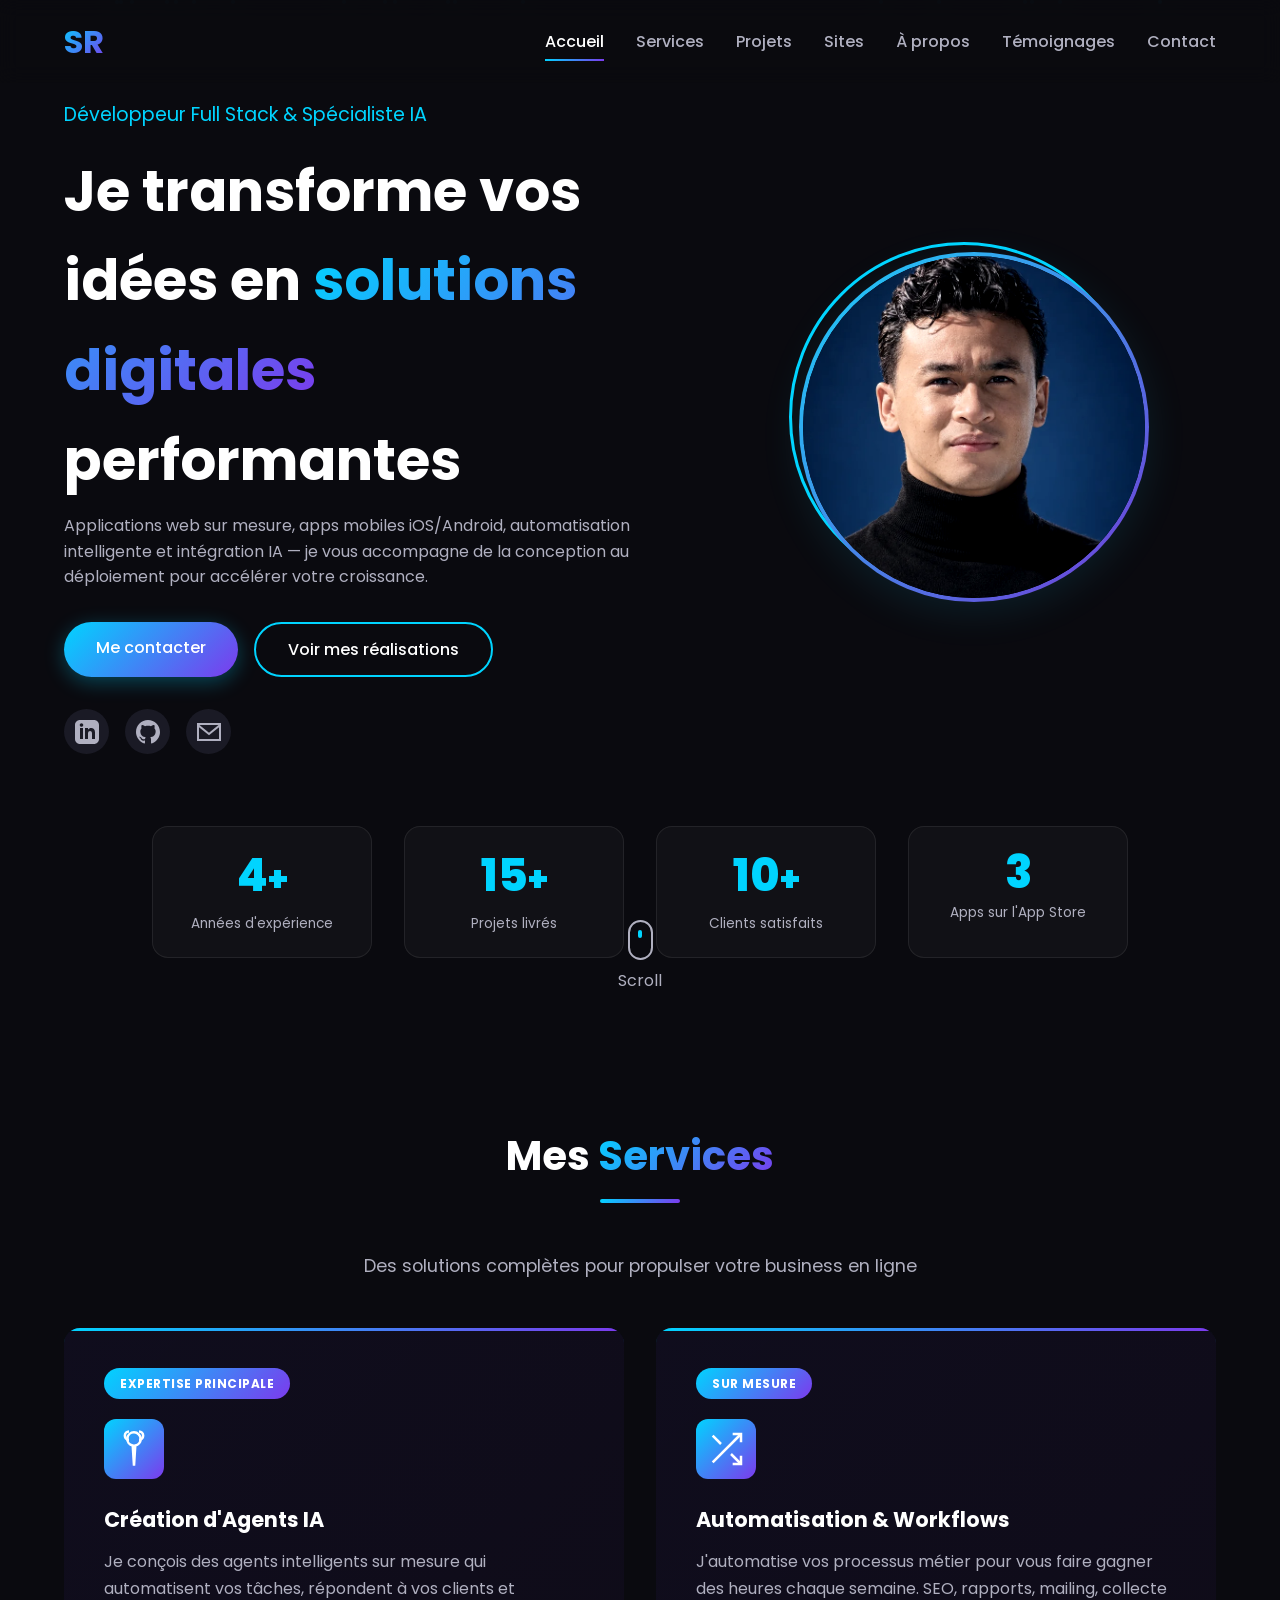
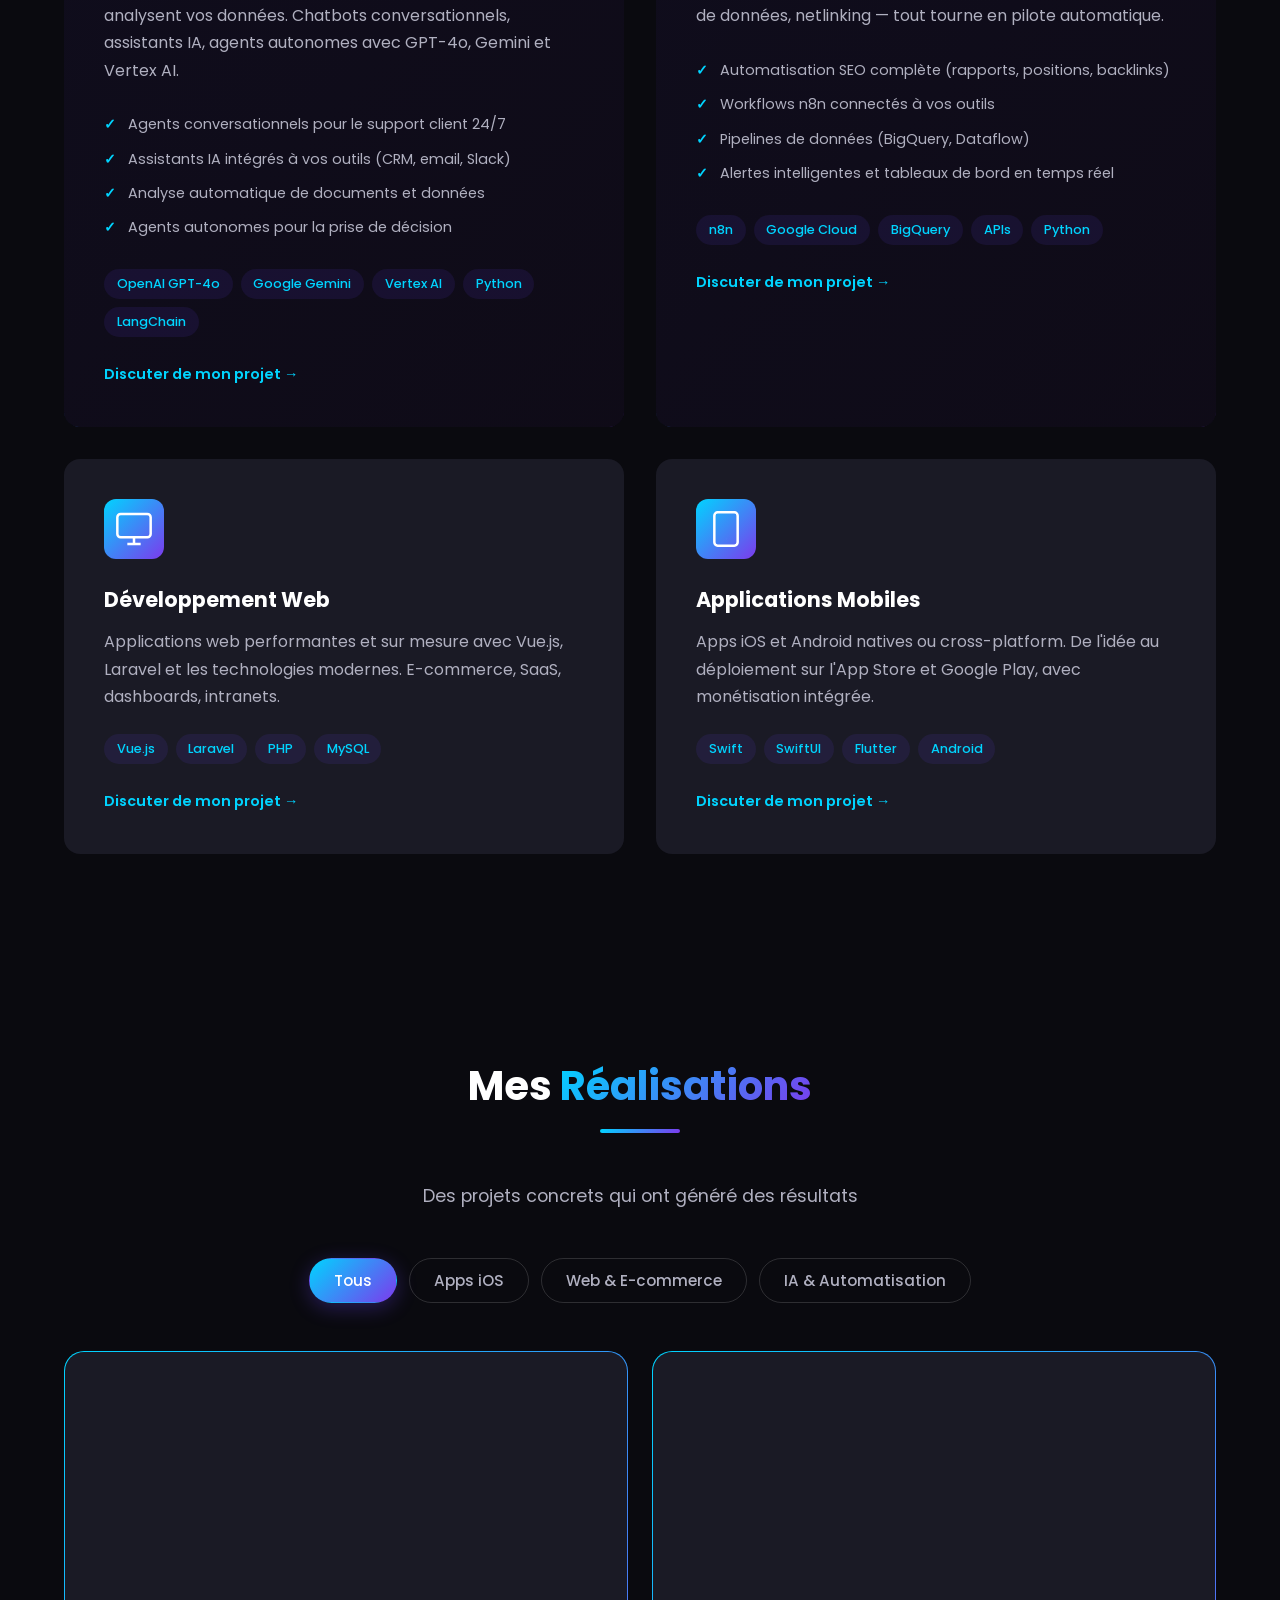
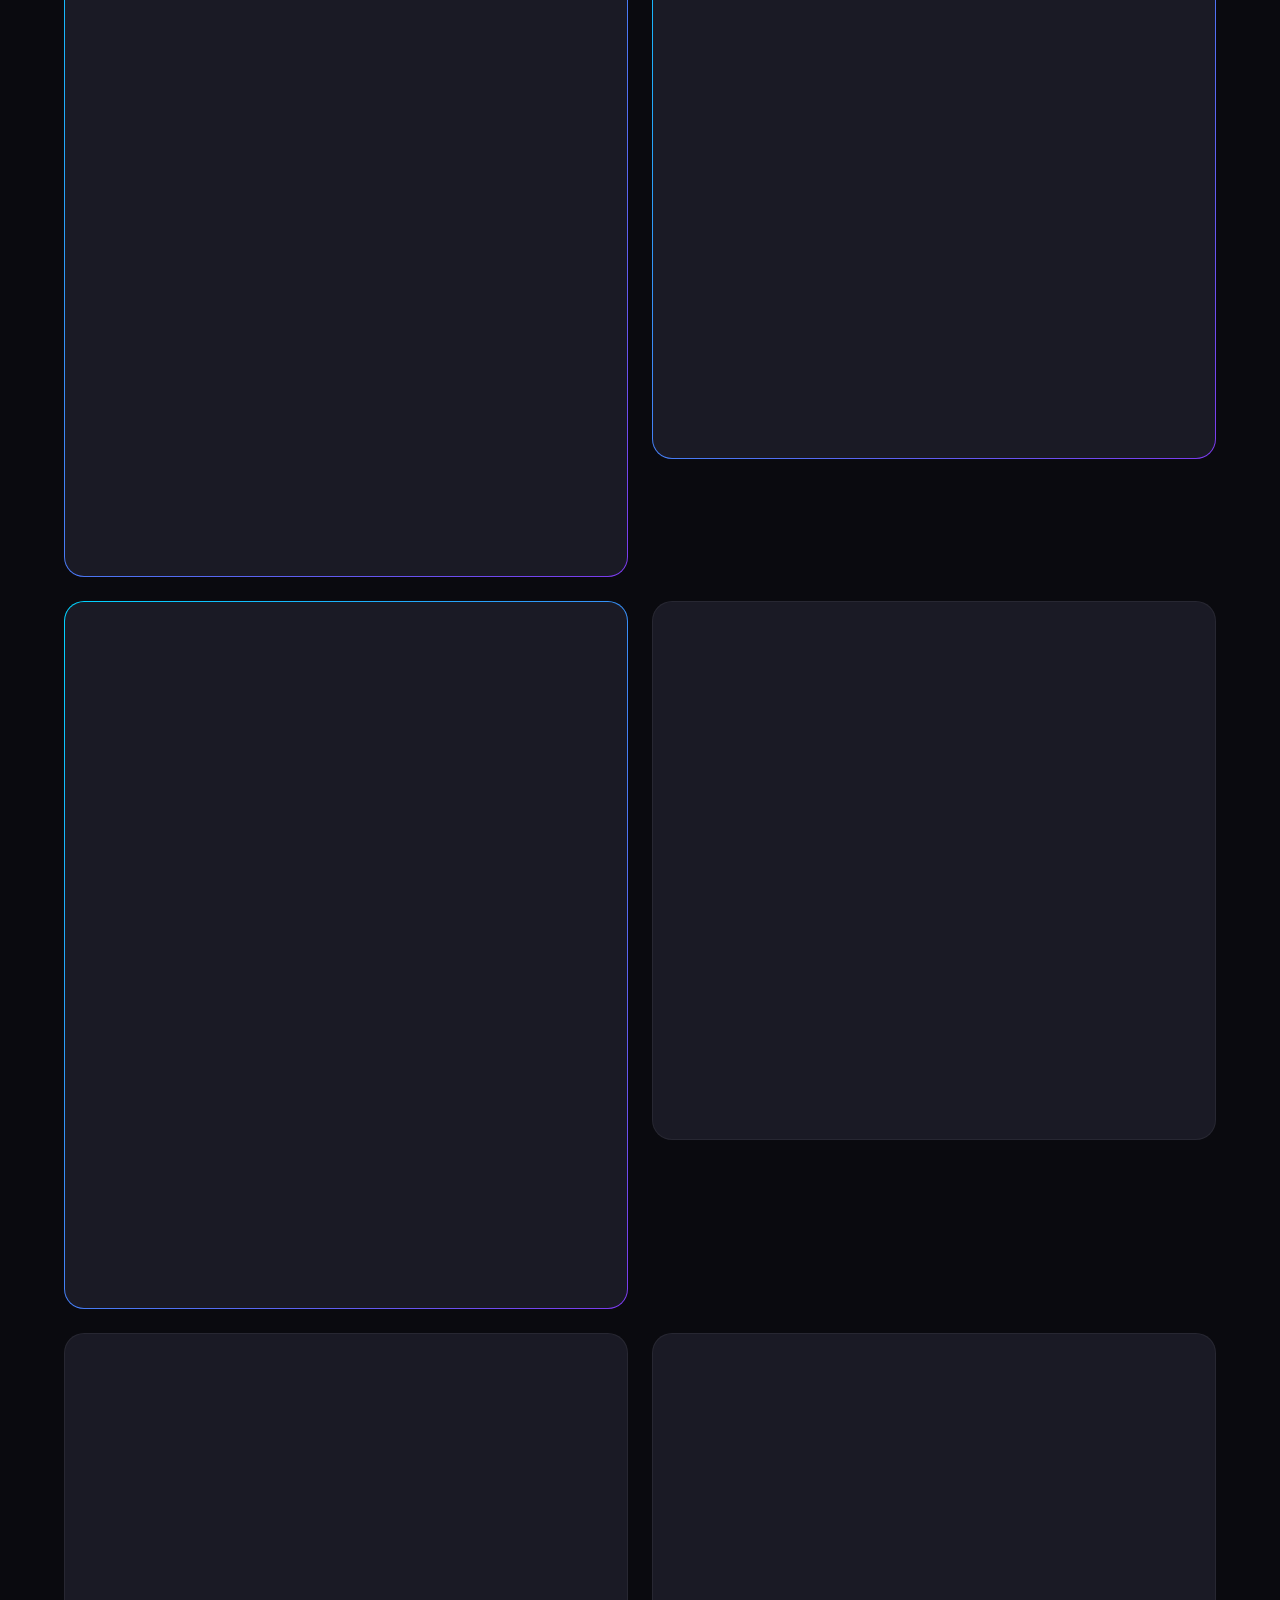
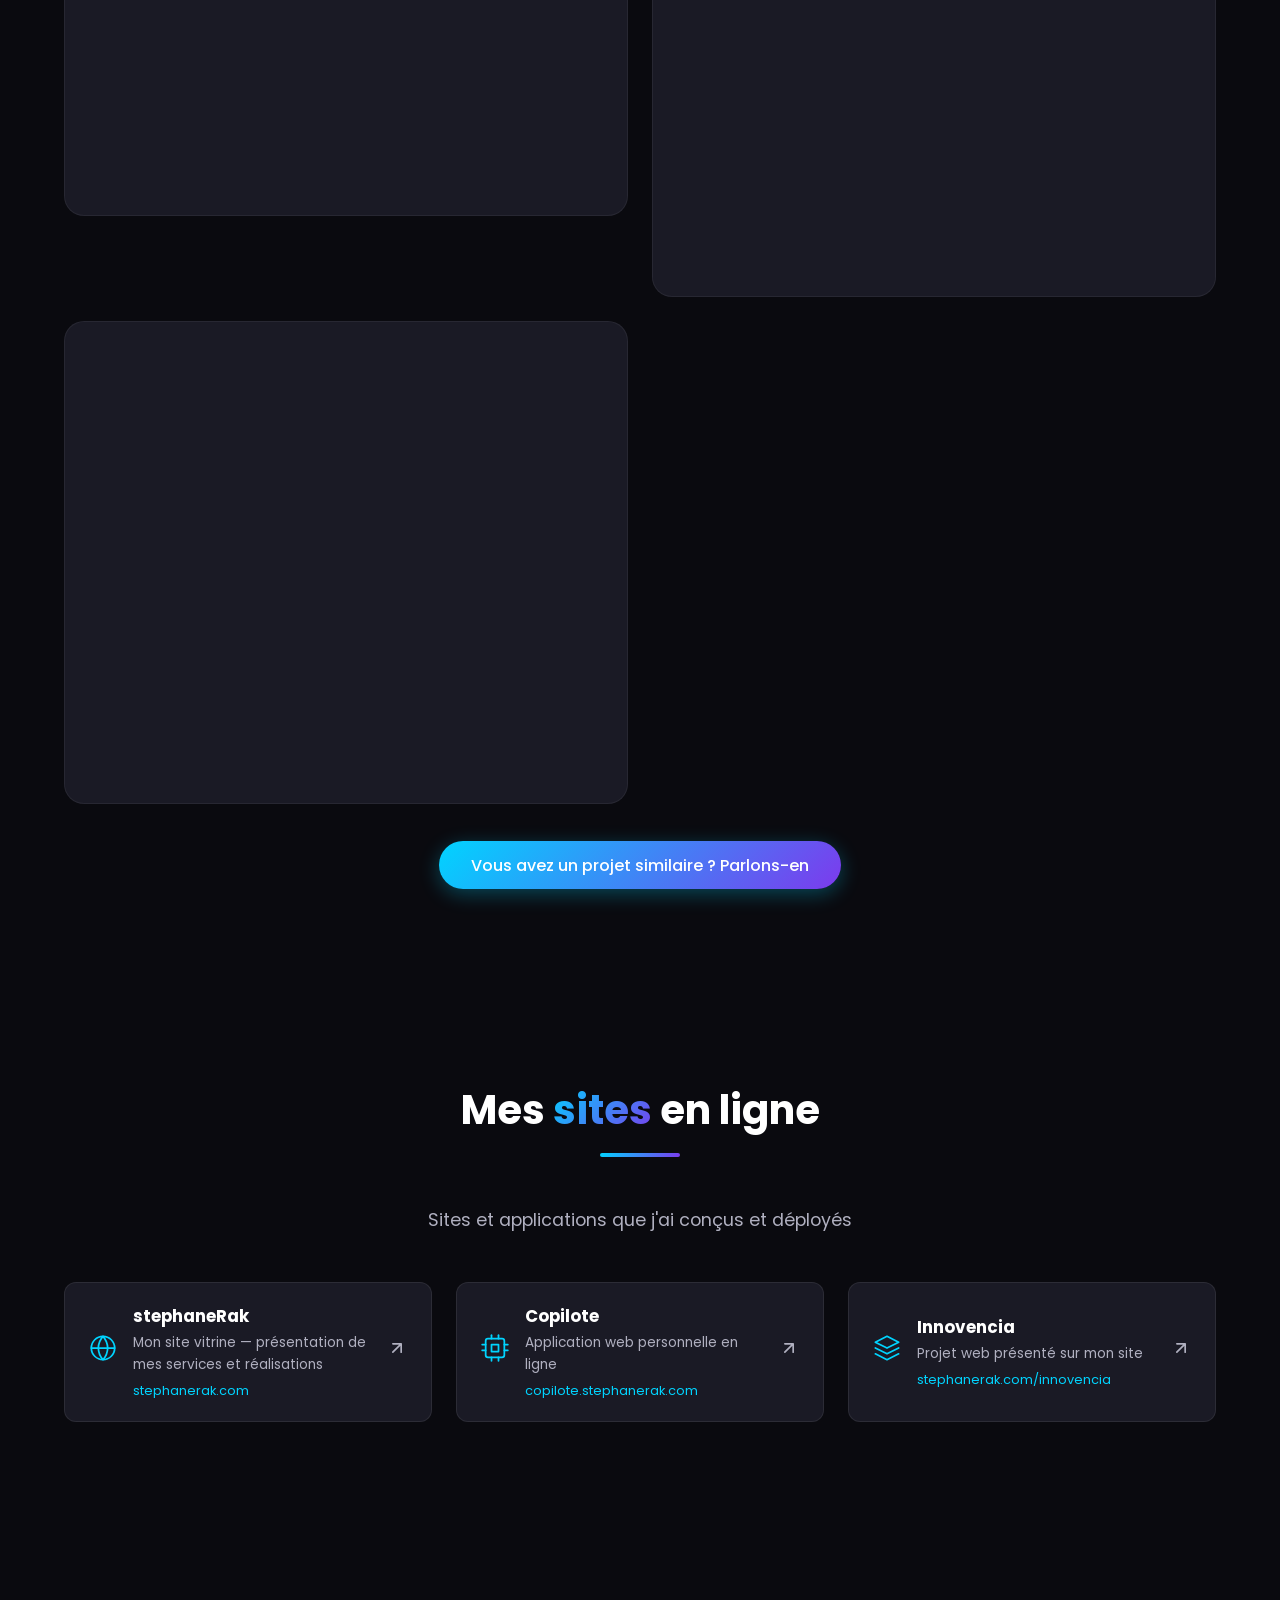
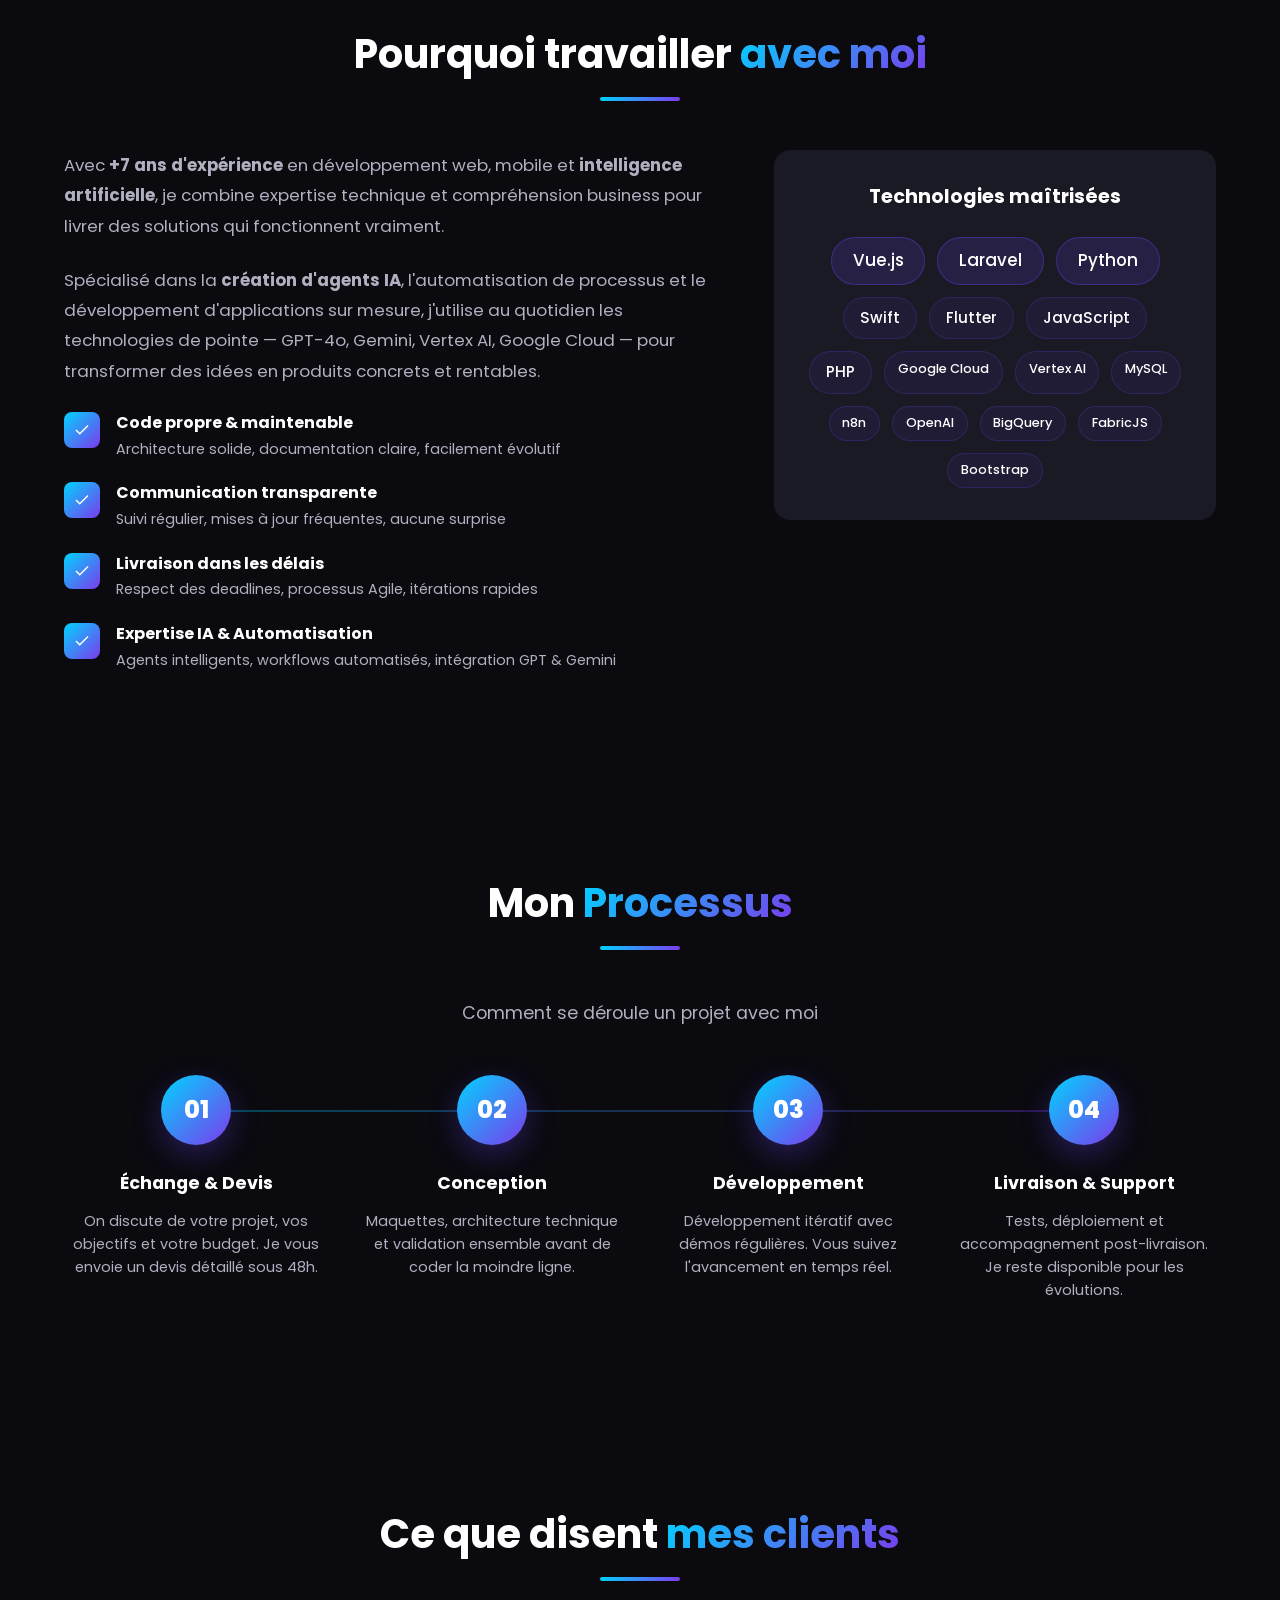
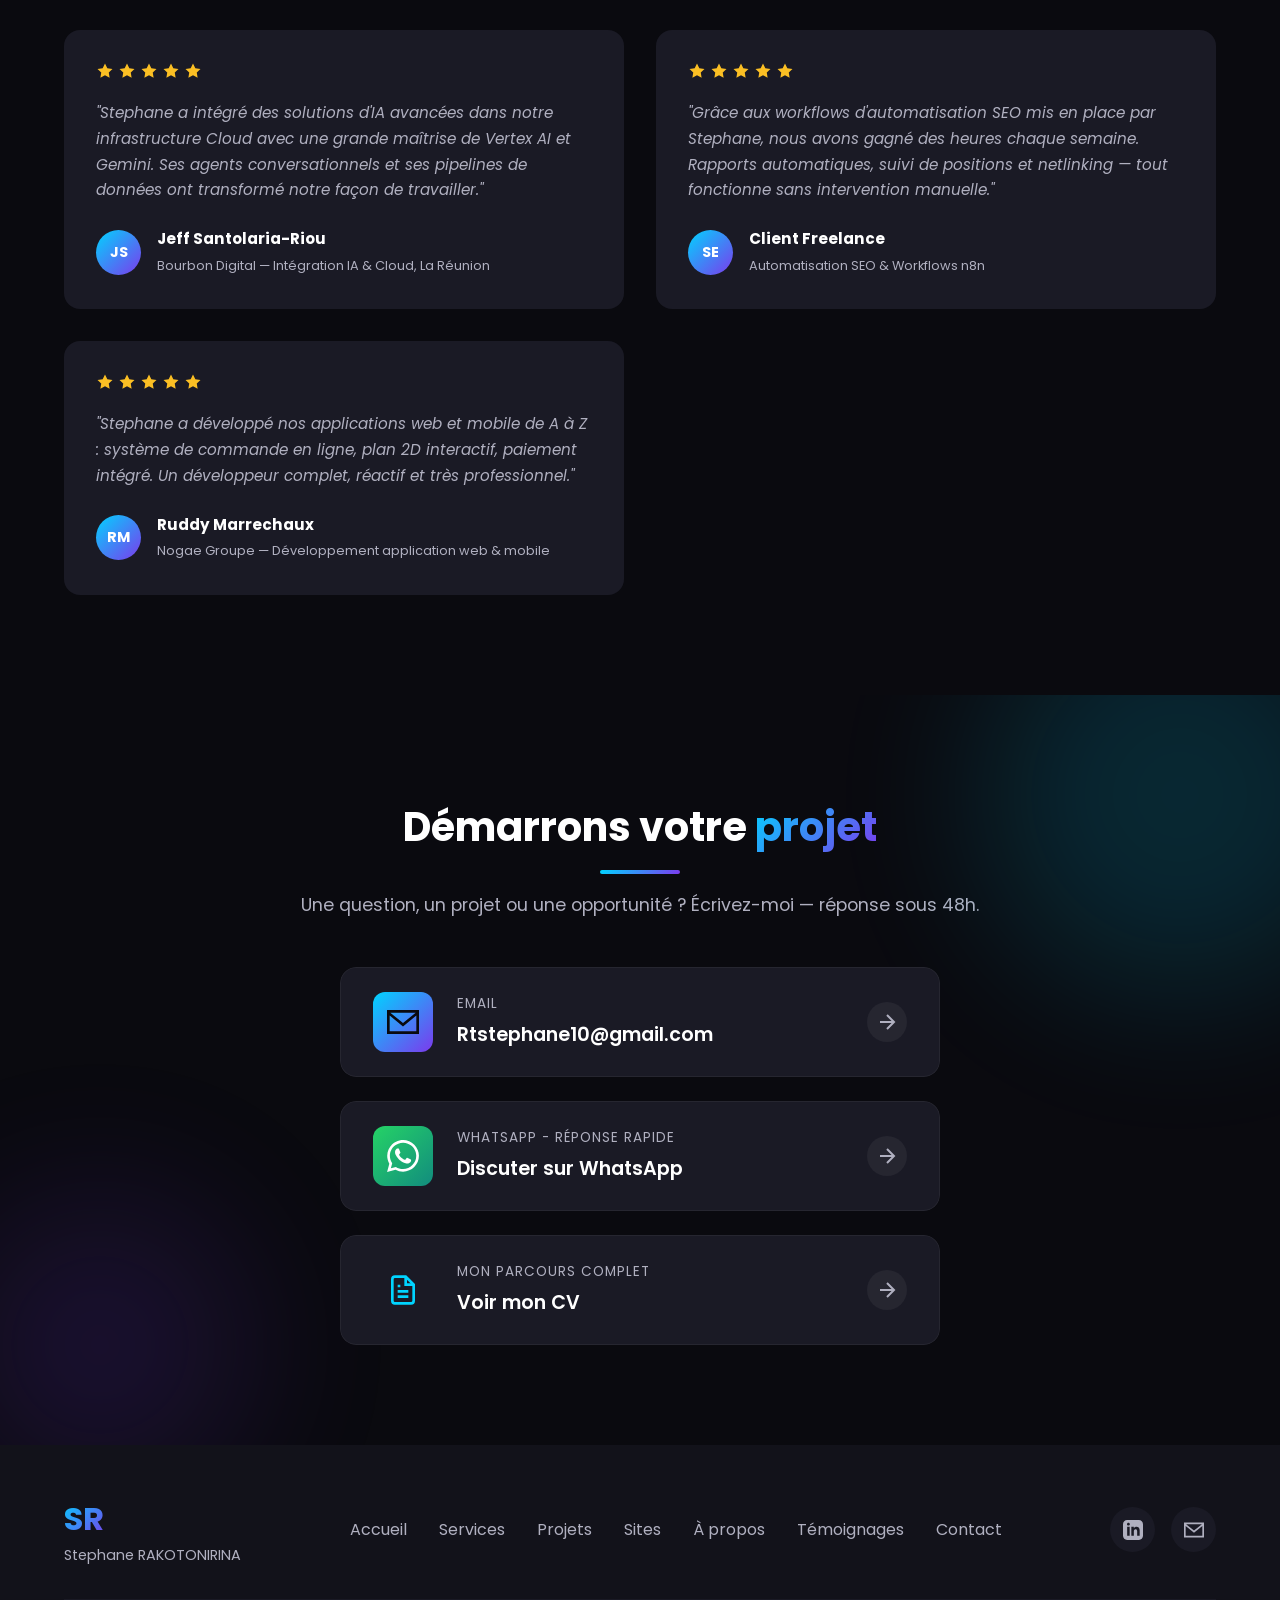
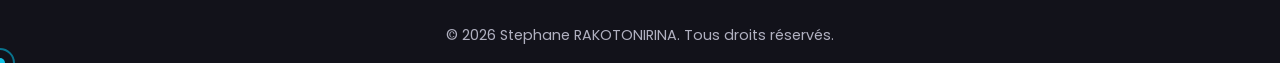
==== commit 587cc7c4: "m" ====
--- a/index.html
+++ b/index.html
@@ -858,9 +858,9 @@
                     </div>
                     <p class="testimonial-text">"Stephane a développé nos applications web et mobile de A à Z : système de commande en ligne, plan 2D interactif, paiement intégré. Un développeur complet, réactif et très professionnel."</p>
                     <div class="testimonial-author">
-                        <div class="author-avatar">PQ</div>
+                        <div class="author-avatar">RM</div>
                         <div>
-                            <strong>Paul Quistin</strong>
+                            <strong>Ruddy Marrechaux</strong>
                             <span>Nogae Groupe — Développement application web & mobile</span>
                         </div>
                     </div>
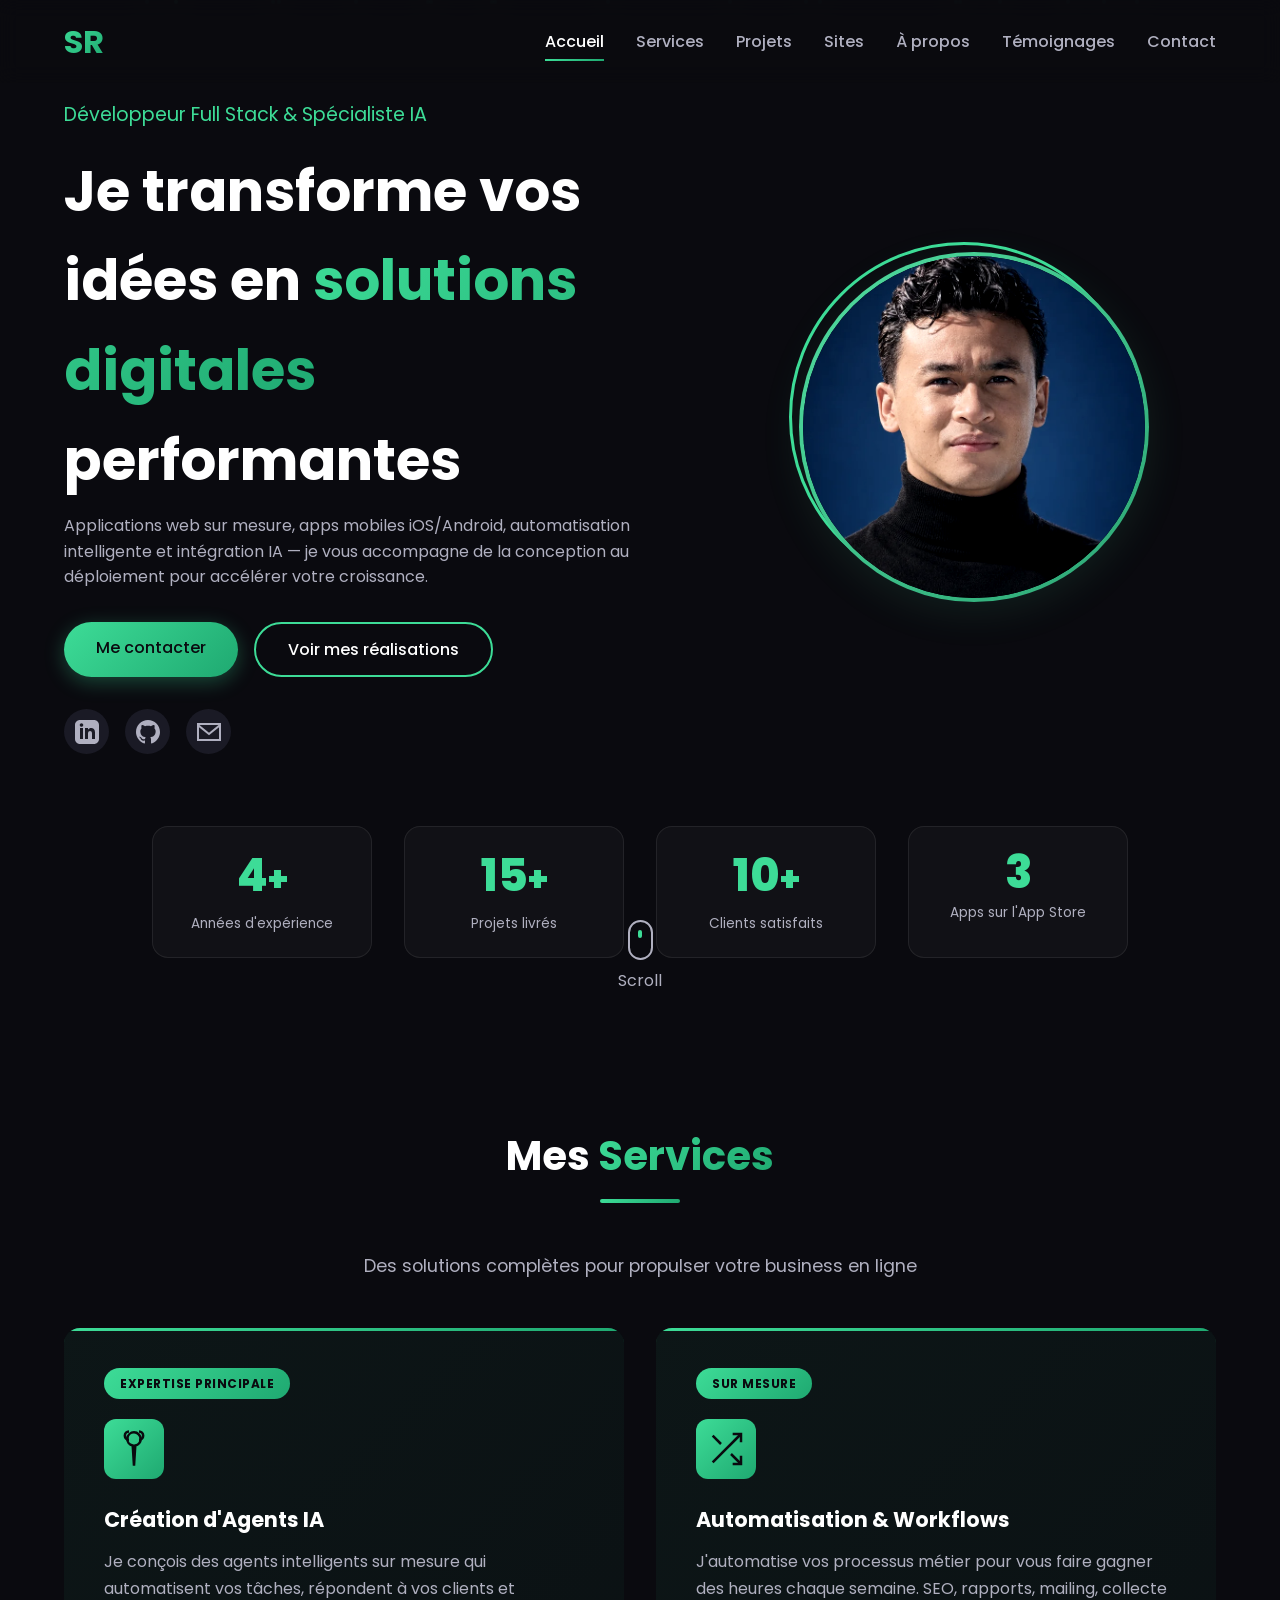
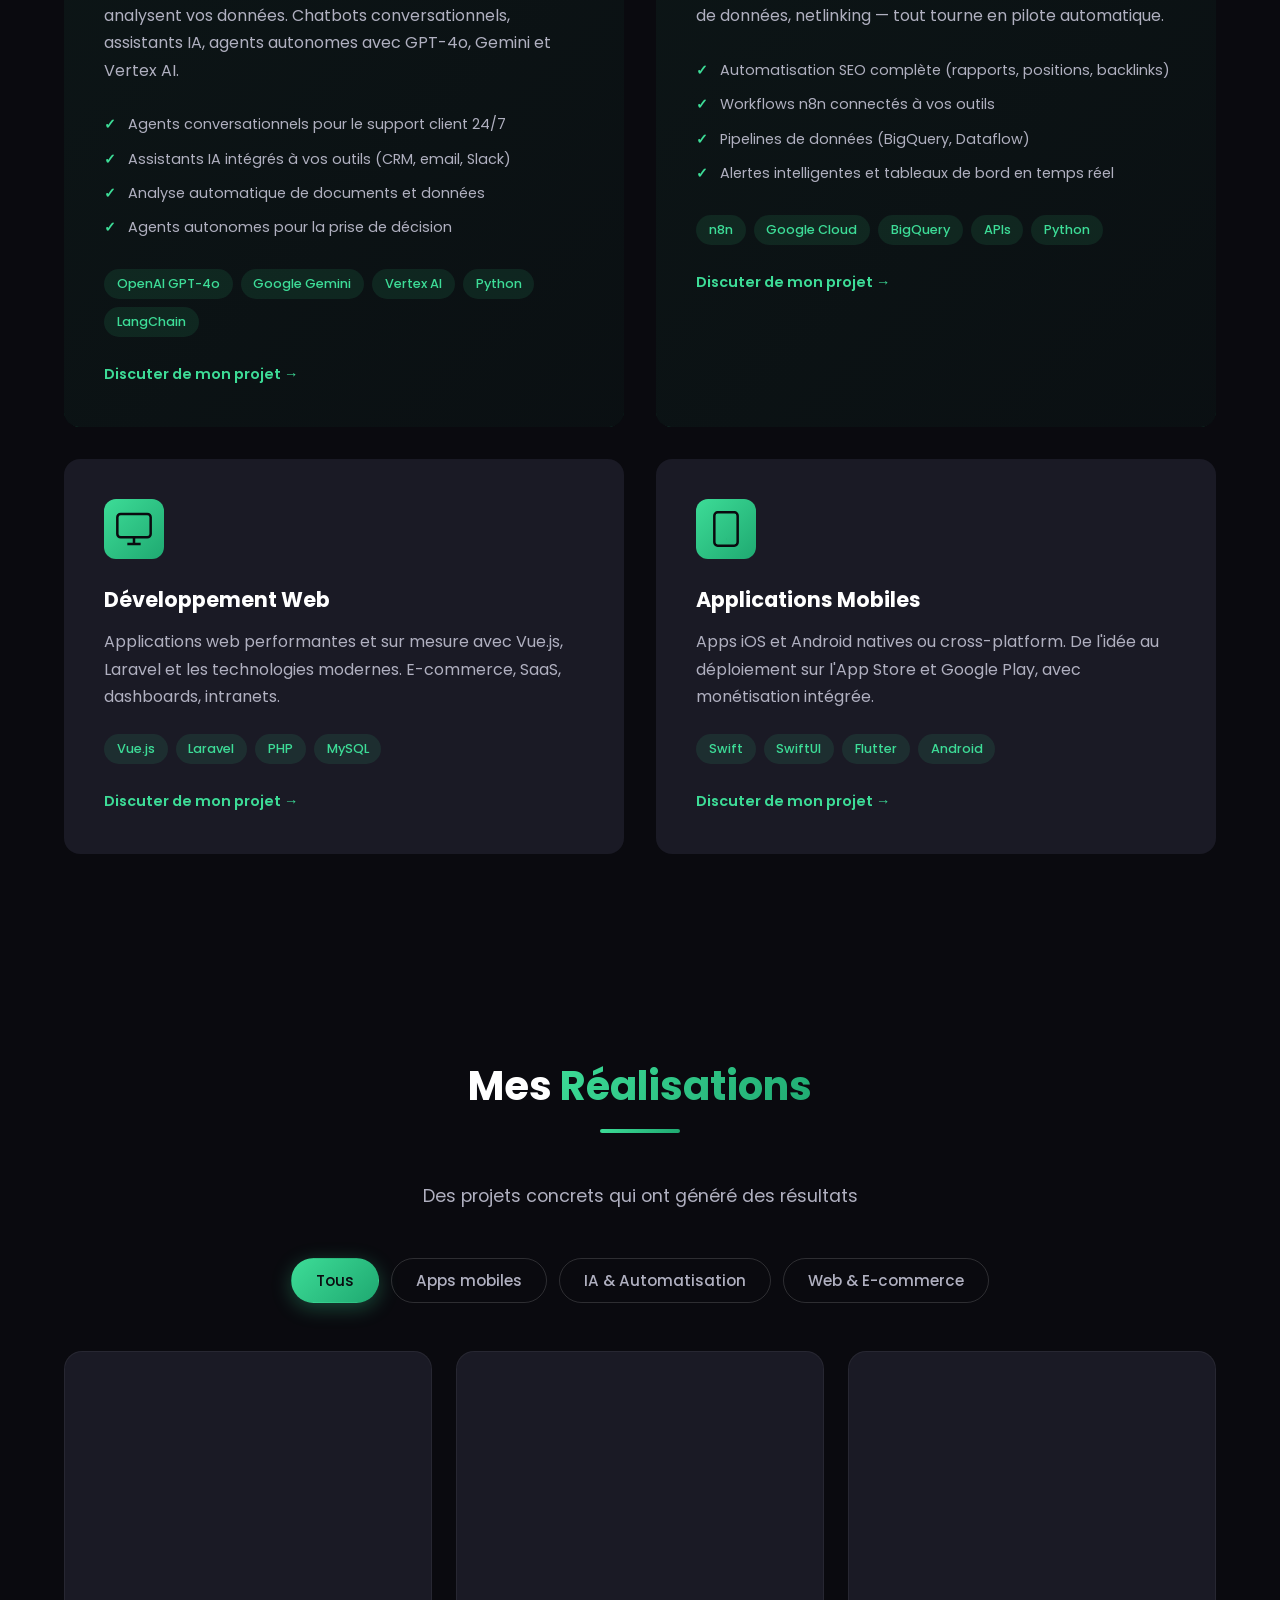
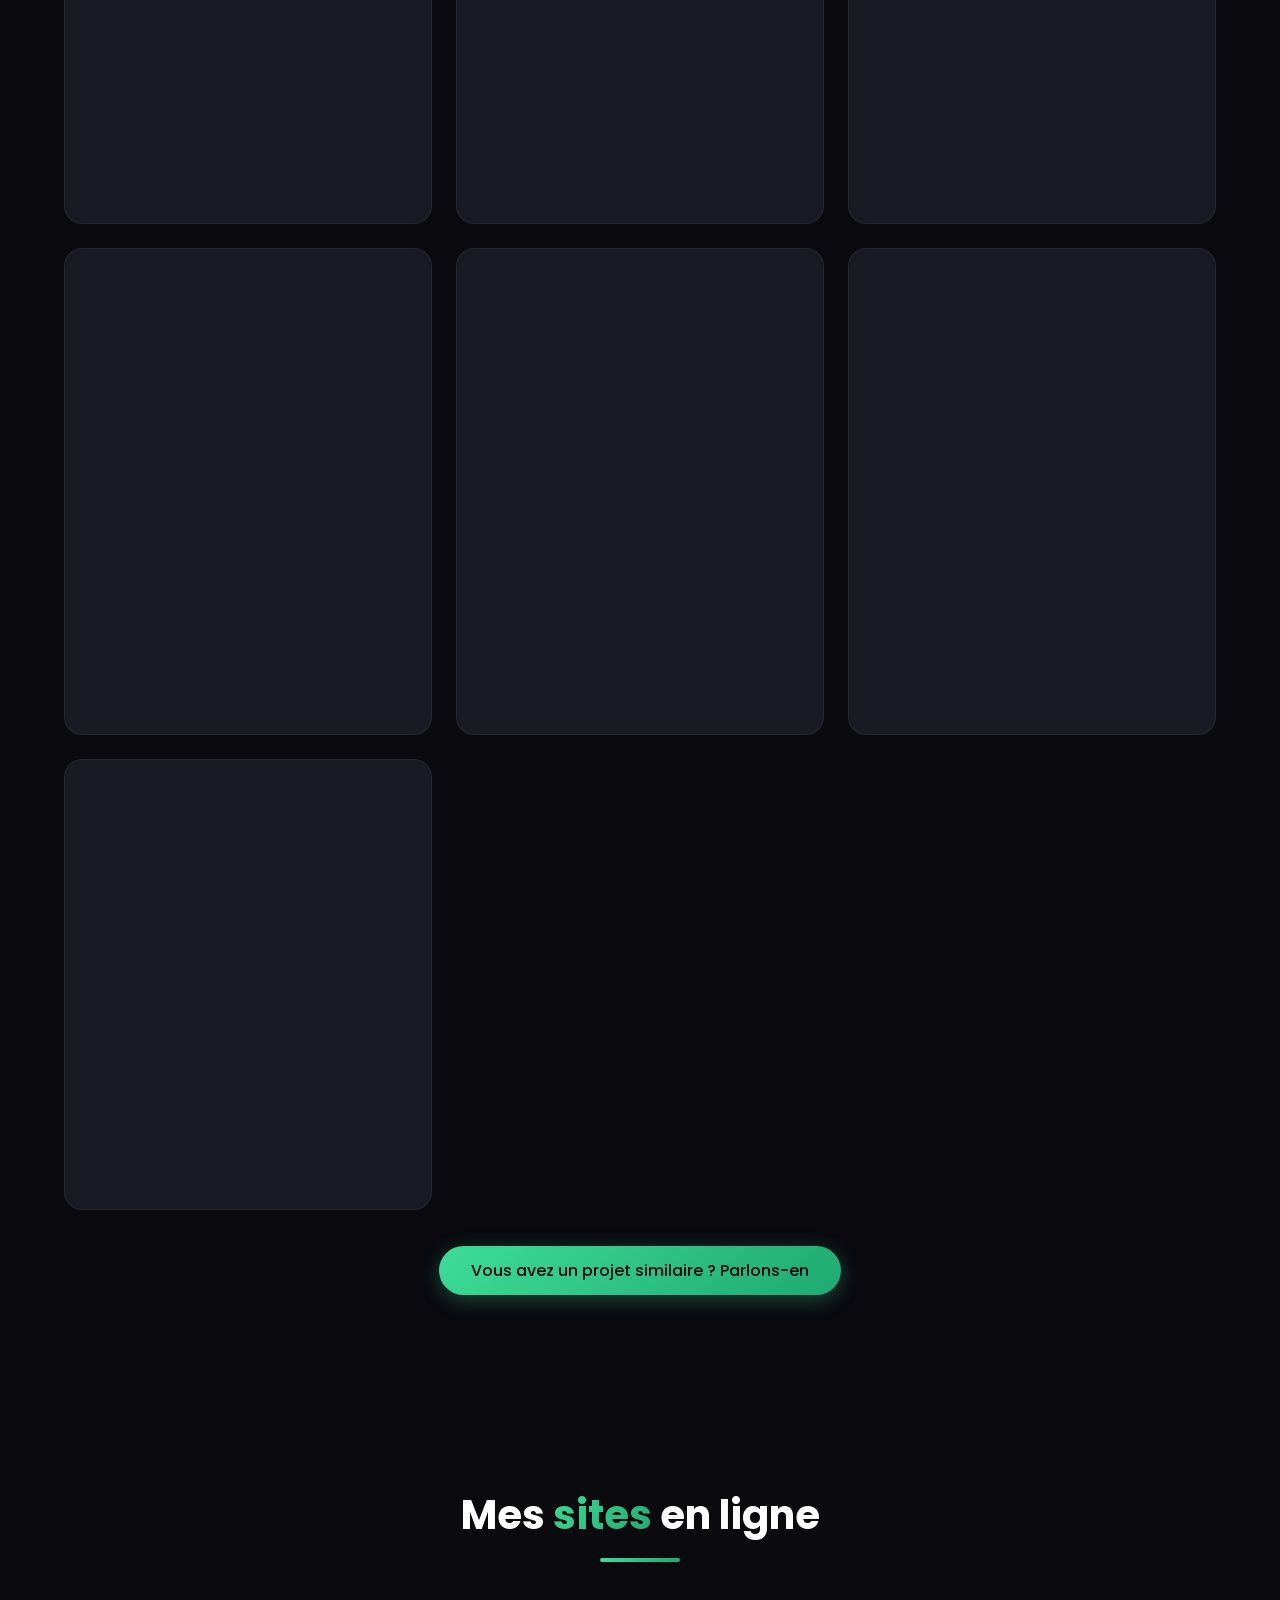
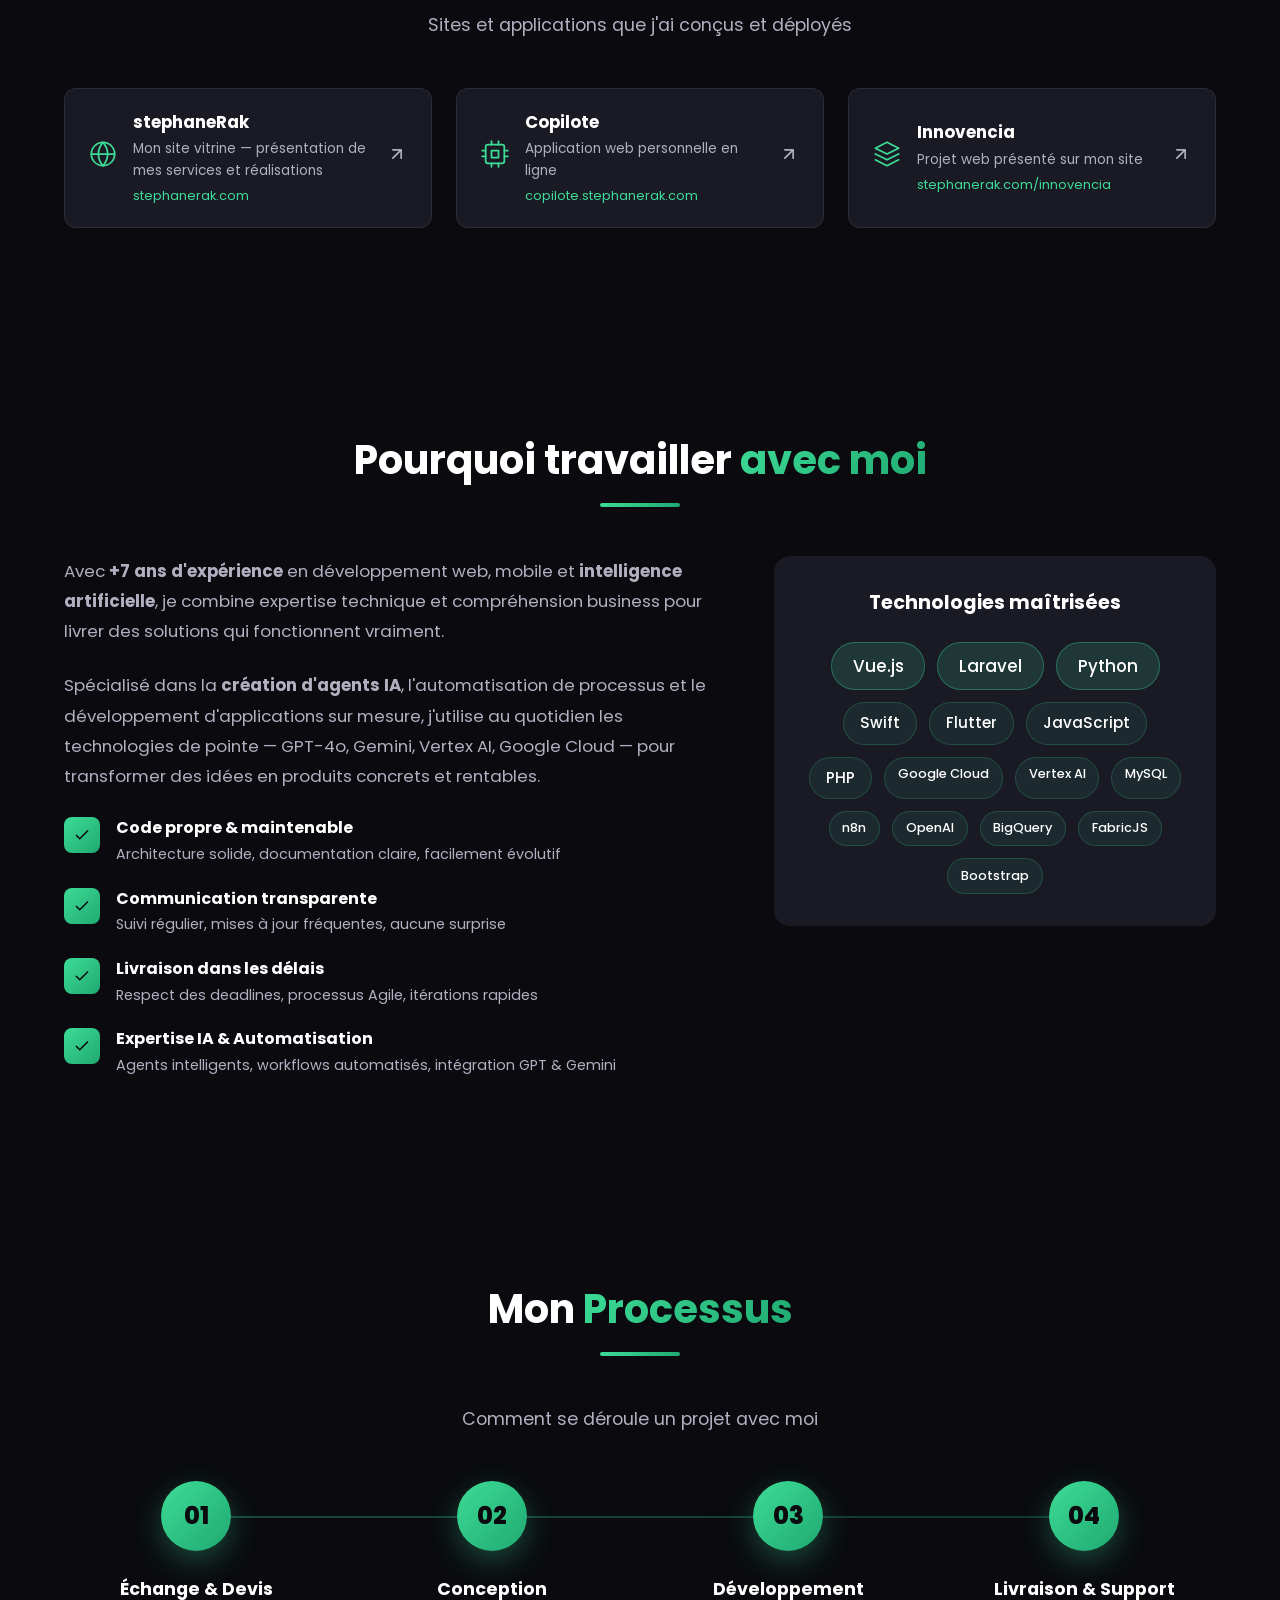
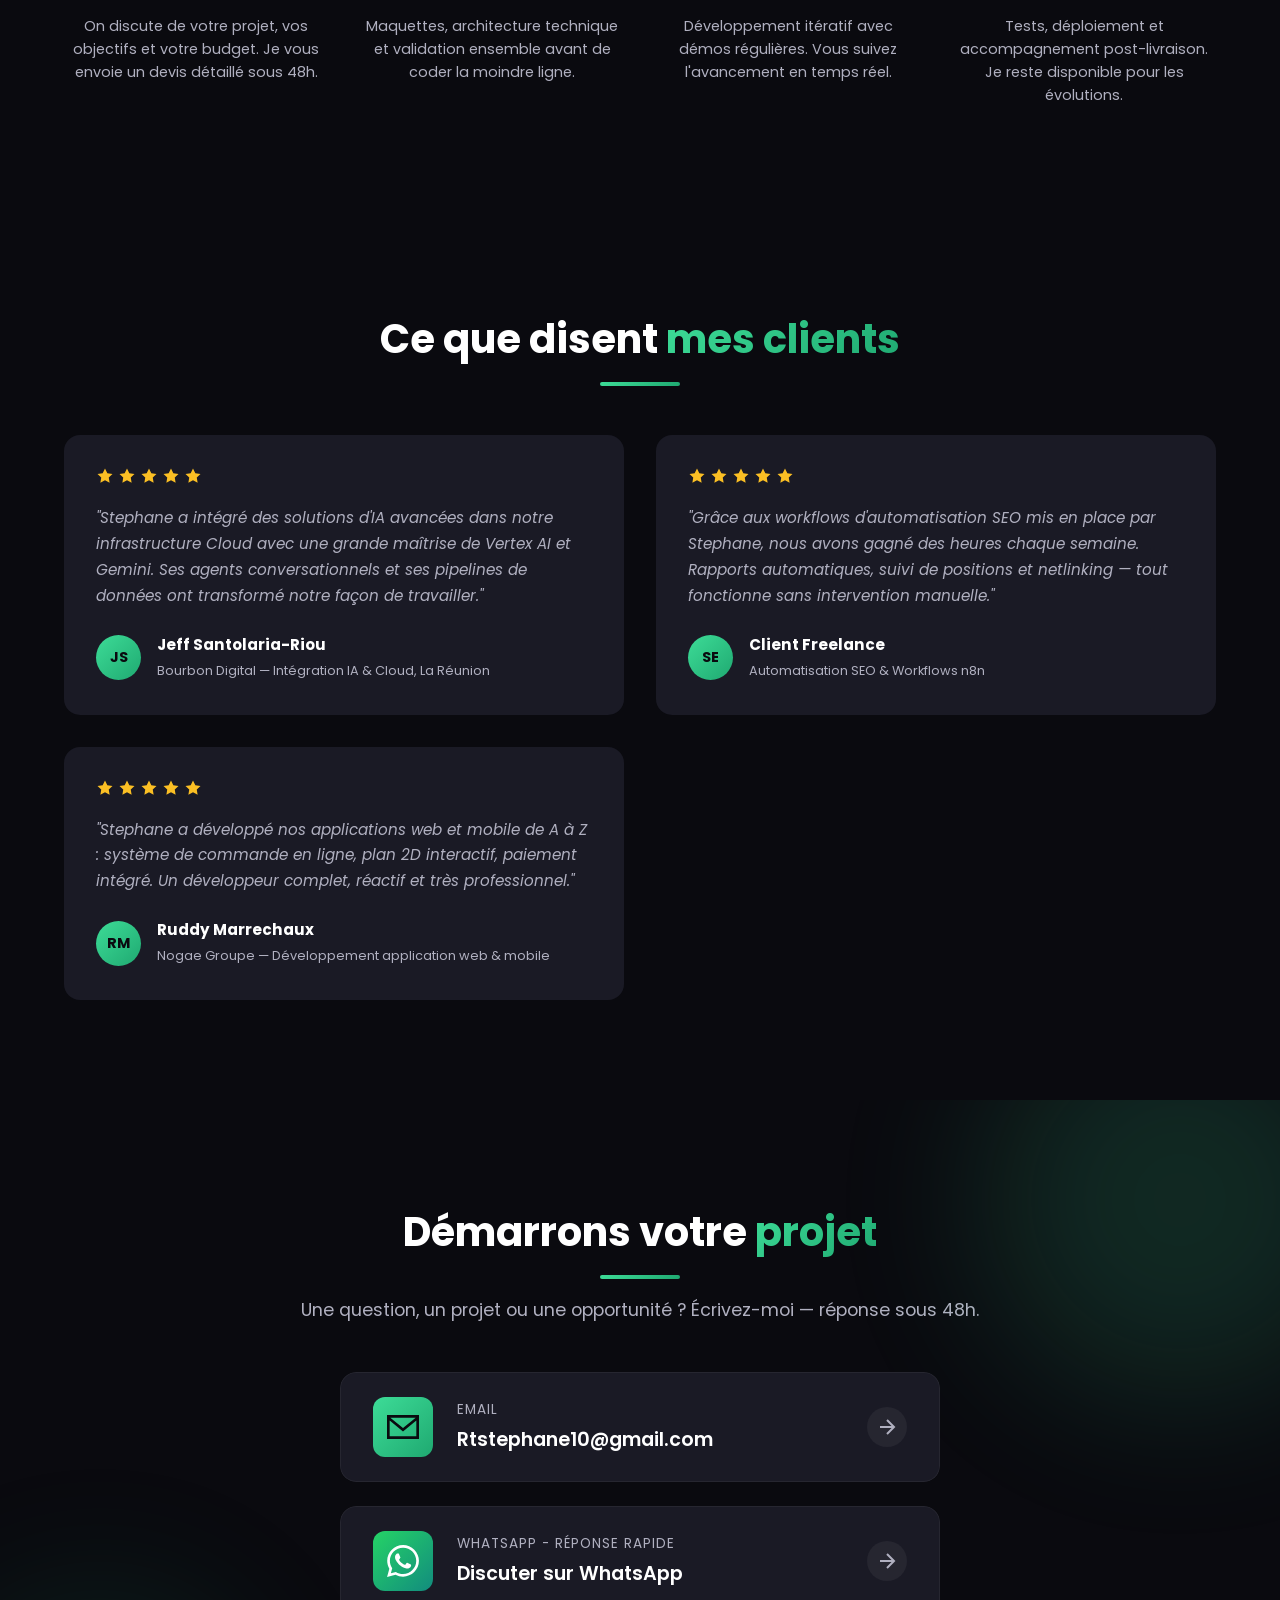
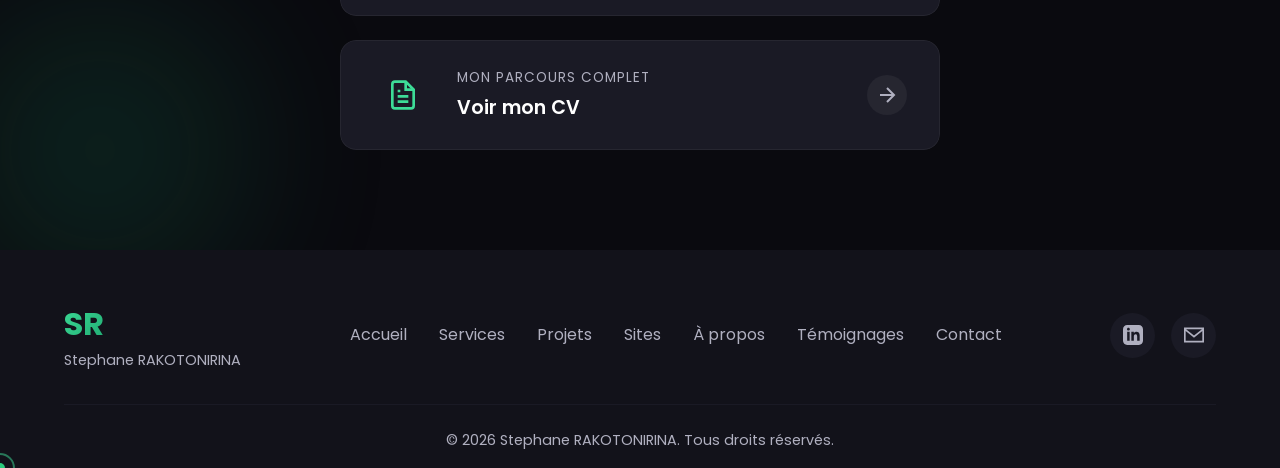
==== commit 99495ecb: "m" ====
--- a/index.html
+++ b/index.html
@@ -242,195 +242,146 @@
             <p class="section-subtitle">Des projets concrets qui ont généré des résultats</p>
             <div class="project-filters" role="tablist" aria-label="Filtrer les projets par catégorie">
                 <button class="filter-btn active" data-filter="all" role="tab" aria-selected="true">Tous</button>
-                <button class="filter-btn" data-filter="ios" role="tab" aria-selected="false">Apps iOS</button>
+                <button class="filter-btn" data-filter="mobile" role="tab" aria-selected="false">Apps mobiles</button>
+                <button class="filter-btn" data-filter="ia" role="tab" aria-selected="false">IA & Automatisation</button>
                 <button class="filter-btn" data-filter="web" role="tab" aria-selected="false">Web & E-commerce</button>
-                <button class="filter-btn" data-filter="ia" role="tab" aria-selected="false">IA & Automatisation</button>
             </div>
             <div class="projects-grid">
 
-                <!-- Projet 1 : Evolya -->
-                <div class="project-card featured" data-project="Evolya" data-category="ios">
+                <!-- Evolya -->
+                <div class="project-card" data-project="Evolya" data-category="mobile">
                     <div class="project-compact">
                         <div class="project-header">
                             <picture>
                                 <source srcset="screenShoot/webp/logo.webp" type="image/webp">
-                                <img src="screenShoot/logo.png" alt="Evolya Logo" class="project-logo" width="60" height="60" loading="lazy">
+                                <img src="screenShoot/logo.png" alt="Logo Evolya" class="project-logo" width="56" height="56" loading="lazy">
                             </picture>
                             <div class="project-title-group">
-                                <h3>Evolya - confiance & guérison</h3>
-                                <p class="project-subtitle">Application iOS &amp; Android d'Affirmations Personnalisées par IA</p>
-                                <div class="tech-tags-compact">
-                                    <span class="tech-tag">Swift</span>
-                                    <span class="tech-tag">Flutter</span>
-                                    <span class="tech-tag">OpenAI GPT-4o</span>
-                                </div>
-                            </div>
-                            <div class="store-badges">
-                                <a href="https://apps.apple.com/us/app/Evolya/id6759454285" target="_blank" rel="noopener" class="app-store-badge" aria-label="Voir Evolya sur l'App Store">
-                                    <svg width="120" height="40" viewBox="0 0 120 40" fill="none" xmlns="http://www.w3.org/2000/svg">
-                                        <rect width="120" height="40" rx="8" fill="#000000"/>
-                                        <text x="60" y="25" font-family="Arial" font-size="12" fill="white" text-anchor="middle">App Store</text>
-                                    </svg>
-                                </a>
-                                <a href="https://play.google.com/store/apps/details?id=app.becomelyapp.android" target="_blank" rel="noopener" class="app-store-badge" aria-label="Voir Evolya sur Google Play">
-                                    <svg width="120" height="40" viewBox="0 0 120 40" fill="none" xmlns="http://www.w3.org/2000/svg">
-                                        <rect width="120" height="40" rx="8" fill="#000000"/>
-                                        <text x="60" y="25" font-family="Arial" font-size="12" fill="white" text-anchor="middle">Google Play</text>
-                                    </svg>
-                                </a>
+                                <span class="project-type">App mobile · iOS &amp; Android</span>
+                                <h3>Evolya</h3>
+                                <p class="project-subtitle">Affirmations personnalisées par IA</p>
                             </div>
                         </div>
                         <div class="project-description">
-                            <p>Application mobile d'affirmations positives personnalisées par IA. Déclinée en version iOS native (Swift/SwiftUI) et version Android (Flutter), avec monétisation par abonnement et widget iOS. Publiée sur l'App Store et Google Play.</p>
-                        </div>
-                        <div class="project-result">
-                            <span class="result-badge">Disponible sur App Store &amp; Google Play</span>
-                        </div>
-                        <div class="project-links">
-                            <a href="https://apps.apple.com/us/app/Evolya/id6759454285" target="_blank" rel="noopener" class="project-link primary">
-                                <svg xmlns="http://www.w3.org/2000/svg" width="20" height="20" viewBox="0 0 24 24" fill="currentColor">
-                                    <path d="M18.71 19.5c-.83 1.24-1.71 2.45-3.05 2.47-1.34.03-1.77-.79-3.29-.79-1.53 0-2 .77-3.27.82-1.31.05-2.3-1.32-3.14-2.53C4.25 17 2.94 12.45 4.7 9.39c.87-1.52 2.43-2.48 4.12-2.51 1.28-.02 2.5.87 3.29.87.78 0 2.26-1.07 3.81-.91.65.03 2.47.26 3.64 1.98-.09.06-2.17 1.28-2.15 3.81.03 3.02 2.65 4.03 2.68 4.04-.03.07-.42 1.44-1.38 2.83M13 3.5c.73-.83 1.94-1.46 2.94-1.5.13 1.17-.34 2.35-1.04 3.19-.69.85-1.83 1.51-2.95 1.42-.15-1.15.41-2.35 1.05-3.11z"/>
-                                </svg>
-                                Voir sur l'App Store
+                            <p>Affirmations positives personnalisées par IA (GPT-4o). Version iOS native en Swift/SwiftUI et version Android en Flutter, avec abonnements et widget iOS.</p>
+                        </div>
+                        <div class="tech-tags-compact">
+                            <span class="tech-tag">Swift</span>
+                            <span class="tech-tag">Flutter</span>
+                            <span class="tech-tag">OpenAI GPT-4o</span>
+                            <span class="tech-tag">RevenueCat</span>
+                        </div>
+                        <div class="project-actions">
+                            <a href="https://apps.apple.com/us/app/Evolya/id6759454285" target="_blank" rel="noopener" class="project-action" aria-label="Evolya sur l'App Store">
+                                <svg xmlns="http://www.w3.org/2000/svg" width="18" height="18" viewBox="0 0 24 24" fill="currentColor" aria-hidden="true"><path d="M18.71 19.5c-.83 1.24-1.71 2.45-3.05 2.47-1.34.03-1.77-.79-3.29-.79-1.53 0-2 .77-3.27.82-1.31.05-2.3-1.32-3.14-2.53C4.25 17 2.94 12.45 4.7 9.39c.87-1.52 2.43-2.48 4.12-2.51 1.28-.02 2.5.87 3.29.87.78 0 2.26-1.07 3.81-.91.65.03 2.47.26 3.64 1.98-.09.06-2.17 1.28-2.15 3.81.03 3.02 2.65 4.03 2.68 4.04-.03.07-.42 1.44-1.38 2.83M13 3.5c.73-.83 1.94-1.46 2.94-1.5.13 1.17-.34 2.35-1.04 3.19-.69.85-1.83 1.51-2.95 1.42-.15-1.15.41-2.35 1.05-3.11z"/></svg>
+                                App Store
                             </a>
-                            <a href="https://play.google.com/store/apps/details?id=app.becomelyapp.android" target="_blank" rel="noopener" class="project-link primary">
-                                <svg xmlns="http://www.w3.org/2000/svg" width="20" height="20" viewBox="0 0 24 24" fill="currentColor">
-                                    <path d="M3 20.5V3.5c0-.42.22-.79.56-1L13.2 12 3.56 21.5c-.34-.21-.56-.58-.56-1zM14.6 13.4l2.5 1.45-3.92 2.26-2.5-2.45 3.92-1.26zM6.05 21.94l8.55-4.94L17.32 19l-9.27 4.94-2-2zM17.32 5l-2.72 2.05L6.05 2.06l2-2L17.32 5zM20.18 12.5c.43-.25.7-.7.7-1.2s-.27-.95-.7-1.2L17.85 8.55 15.2 11l2.65 2.45 2.33-.95z"/>
-                                </svg>
-                                Voir sur Google Play
+                            <a href="https://play.google.com/store/apps/details?id=app.becomelyapp.android" target="_blank" rel="noopener" class="project-action" aria-label="Evolya sur Google Play">
+                                <svg xmlns="http://www.w3.org/2000/svg" width="18" height="18" viewBox="0 0 24 24" fill="currentColor" aria-hidden="true"><path d="M3 20.5V3.5c0-.42.22-.79.56-1L13.2 12 3.56 21.5c-.34-.21-.56-.58-.56-1zM14.6 13.4l2.5 1.45-3.92 2.26-2.5-2.45 3.92-1.26zM6.05 21.94l8.55-4.94L17.32 19l-9.27 4.94-2-2zM17.32 5l-2.72 2.05L6.05 2.06l2-2L17.32 5zM20.18 12.5c.43-.25.7-.7.7-1.2s-.27-.95-.7-1.2L17.85 8.55 15.2 11l2.65 2.45 2.33-.95z"/></svg>
+                                Google Play
                             </a>
                         </div>
                     </div>
                 </div>
 
-                <!-- Projet : Klear -->
-                <div class="project-card featured" data-project="Klear" data-category="ios">
+                <!-- Klear -->
+                <div class="project-card" data-project="Klear" data-category="mobile">
                     <div class="project-compact">
                         <div class="project-header">
                             <picture>
                                 <source srcset="screenShoot/klear/webp/logo.webp" type="image/webp">
-                                <img src="screenShoot/klear/logo.png" alt="Klear Logo" class="project-logo" width="60" height="60" loading="lazy">
+                                <img src="screenShoot/klear/logo.png" alt="Logo Klear" class="project-logo" width="56" height="56" loading="lazy">
                             </picture>
                             <div class="project-title-group">
-                                <h3>Klear — Plan anti-acné</h3>
-                                <p class="project-subtitle">Skincare personnalisé par IA — Scan facial &amp; programme adapté</p>
-                                <div class="tech-tags-compact">
-                                    <span class="tech-tag">Swift</span>
-                                    <span class="tech-tag">SwiftUI</span>
-                                    <span class="tech-tag">OpenAI Vision</span>
-                                </div>
-                            </div>
-                            <a href="https://apps.apple.com/app/id6771456207" target="_blank" rel="noopener" class="app-store-badge" aria-label="Voir Klear sur l'App Store">
-                                <svg width="120" height="40" viewBox="0 0 120 40" fill="none" xmlns="http://www.w3.org/2000/svg">
-                                    <rect width="120" height="40" rx="8" fill="#000000"/>
-                                    <text x="60" y="25" font-family="Arial" font-size="12" fill="white" text-anchor="middle">App Store</text>
-                                </svg>
+                                <span class="project-type">App mobile · iOS</span>
+                                <h3>Klear</h3>
+                                <p class="project-subtitle">Plan anti-acné personnalisé par IA</p>
+                            </div>
+                        </div>
+                        <div class="project-description">
+                            <p>Analyse de la peau par IA (OpenAI Vision) et programme skincare sur mesure : routine matin/soir, score cutané évolutif, suivi de progression et coach IA appuyé sur des sources scientifiques.</p>
+                        </div>
+                        <div class="tech-tags-compact">
+                            <span class="tech-tag">Swift</span>
+                            <span class="tech-tag">SwiftUI</span>
+                            <span class="tech-tag">OpenAI Vision</span>
+                            <span class="tech-tag">StoreKit 2</span>
+                        </div>
+                        <div class="project-actions">
+                            <a href="https://apps.apple.com/app/id6771456207" target="_blank" rel="noopener" class="project-action" aria-label="Klear sur l'App Store">
+                                <svg xmlns="http://www.w3.org/2000/svg" width="18" height="18" viewBox="0 0 24 24" fill="currentColor" aria-hidden="true"><path d="M18.71 19.5c-.83 1.24-1.71 2.45-3.05 2.47-1.34.03-1.77-.79-3.29-.79-1.53 0-2 .77-3.27.82-1.31.05-2.3-1.32-3.14-2.53C4.25 17 2.94 12.45 4.7 9.39c.87-1.52 2.43-2.48 4.12-2.51 1.28-.02 2.5.87 3.29.87.78 0 2.26-1.07 3.81-.91.65.03 2.47.26 3.64 1.98-.09.06-2.17 1.28-2.15 3.81.03 3.02 2.65 4.03 2.68 4.04-.03.07-.42 1.44-1.38 2.83M13 3.5c.73-.83 1.94-1.46 2.94-1.5.13 1.17-.34 2.35-1.04 3.19-.69.85-1.83 1.51-2.95 1.42-.15-1.15.41-2.35 1.05-3.11z"/></svg>
+                                App Store
                             </a>
                         </div>
-                        <div class="project-description">
-                            <p>App iOS native qui analyse la peau par IA (OpenAI Vision) et génère un programme skincare 100% personnalisé : routine matin/soir, score cutané évolutif, suivi de progression et coach IA quotidien appuyé par des sources scientifiques (PubMed, AAD).</p>
-                        </div>
-                        <div class="project-result">
-                            <span class="result-badge">Disponible sur l'App Store</span>
-                        </div>
-                        <div class="project-links">
-                            <a href="https://apps.apple.com/app/id6771456207" target="_blank" rel="noopener" class="project-link primary">
-                                <svg xmlns="http://www.w3.org/2000/svg" width="20" height="20" viewBox="0 0 24 24" fill="currentColor">
-                                    <path d="M18.71 19.5c-.83 1.24-1.71 2.45-3.05 2.47-1.34.03-1.77-.79-3.29-.79-1.53 0-2 .77-3.27.82-1.31.05-2.3-1.32-3.14-2.53C4.25 17 2.94 12.45 4.7 9.39c.87-1.52 2.43-2.48 4.12-2.51 1.28-.02 2.5.87 3.29.87.78 0 2.26-1.07 3.81-.91.65.03 2.47.26 3.64 1.98-.09.06-2.17 1.28-2.15 3.81.03 3.02 2.65 4.03 2.68 4.04-.03.07-.42 1.44-1.38 2.83M13 3.5c.73-.83 1.94-1.46 2.94-1.5.13 1.17-.34 2.35-1.04 3.19-.69.85-1.83 1.51-2.95 1.42-.15-1.15.41-2.35 1.05-3.11z"/>
-                                </svg>
-                                Voir sur l'App Store
-                            </a>
-                            <a href="https://stephane100.github.io/Klear_politique_confidentiality/" target="_blank" rel="noopener" class="project-link">
-                                <svg xmlns="http://www.w3.org/2000/svg" width="20" height="20" viewBox="0 0 24 24" fill="currentColor">
-                                    <rect x="3" y="11" width="18" height="11" rx="2" ry="2"></rect>
-                                    <path d="M7 11V7a5 5 0 0 1 10 0v4"></path>
-                                </svg>
-                                Politique de confidentialité
-                            </a>
-                        </div>
-                    </div>
-                </div>
-
-                <!-- Projet 2 : Looqs -->
-                <div class="project-card featured" data-project="Looqs" data-category="ios">
+                    </div>
+                </div>
+
+                <!-- Looqs -->
+                <div class="project-card" data-project="Looqs" data-category="mobile">
                     <div class="project-compact">
                         <div class="project-header">
                             <picture>
                                 <source srcset="screenShoot/looqs/webp/logo.webp" type="image/webp">
-                                <img src="screenShoot/looqs/logo.png" alt="Looqs Logo" class="project-logo" width="60" height="60" loading="lazy">
+                                <img src="screenShoot/looqs/logo.png" alt="Logo Looqs" class="project-logo" width="56" height="56" loading="lazy">
                             </picture>
                             <div class="project-title-group">
+                                <span class="project-type">App mobile · iOS</span>
                                 <h3>Looqs</h3>
-                                <p class="project-subtitle">Coach Beauté IA — Analyse Faciale par GPT-4o Vision</p>
-                                <div class="tech-tags-compact">
-                                    <span class="tech-tag">Flutter</span>
-                                    <span class="tech-tag">Dart</span>
-                                    <span class="tech-tag">GPT-4o Vision</span>
-                                </div>
-                            </div>
-                            <a href="https://apps.apple.com/fr/app/looqs/id6764111699" target="_blank" rel="noopener" class="app-store-badge" aria-label="Voir Looqs sur l'App Store">
-                                <svg width="120" height="40" viewBox="0 0 120 40" fill="none" xmlns="http://www.w3.org/2000/svg">
-                                    <rect width="120" height="40" rx="8" fill="#000000"/>
-                                    <text x="60" y="25" font-family="Arial" font-size="12" fill="white" text-anchor="middle">App Store</text>
-                                </svg>
+                                <p class="project-subtitle">Coach beauté IA — analyse faciale</p>
+                            </div>
+                        </div>
+                        <div class="project-description">
+                            <p>App cross-platform en Flutter qui analyse le visage avec GPT-4o Vision : scores détaillés et 6 recommandations quotidiennes personnalisées. Monétisation freemium via RevenueCat.</p>
+                        </div>
+                        <div class="tech-tags-compact">
+                            <span class="tech-tag">Flutter</span>
+                            <span class="tech-tag">Dart</span>
+                            <span class="tech-tag">GPT-4o Vision</span>
+                            <span class="tech-tag">RevenueCat</span>
+                        </div>
+                        <div class="project-actions">
+                            <a href="https://apps.apple.com/fr/app/looqs/id6764111699" target="_blank" rel="noopener" class="project-action" aria-label="Looqs sur l'App Store">
+                                <svg xmlns="http://www.w3.org/2000/svg" width="18" height="18" viewBox="0 0 24 24" fill="currentColor" aria-hidden="true"><path d="M18.71 19.5c-.83 1.24-1.71 2.45-3.05 2.47-1.34.03-1.77-.79-3.29-.79-1.53 0-2 .77-3.27.82-1.31.05-2.3-1.32-3.14-2.53C4.25 17 2.94 12.45 4.7 9.39c.87-1.52 2.43-2.48 4.12-2.51 1.28-.02 2.5.87 3.29.87.78 0 2.26-1.07 3.81-.91.65.03 2.47.26 3.64 1.98-.09.06-2.17 1.28-2.15 3.81.03 3.02 2.65 4.03 2.68 4.04-.03.07-.42 1.44-1.38 2.83M13 3.5c.73-.83 1.94-1.46 2.94-1.5.13 1.17-.34 2.35-1.04 3.19-.69.85-1.83 1.51-2.95 1.42-.15-1.15.41-2.35 1.05-3.11z"/></svg>
+                                App Store
                             </a>
                         </div>
-                        <div class="project-description">
-                            <p>App mobile cross-platform (Flutter) qui analyse le visage par IA (GPT-4o Vision) et fournit des scores détaillés ainsi que 6 recommandations quotidiennes personnalisées. Monétisation freemium via RevenueCat. Déployée sur l'App Store.</p>
-                        </div>
-                        <div class="project-result">
-                            <span class="result-badge">Disponible sur l'App Store</span>
-                        </div>
-                        <div class="project-links">
-                            <a href="https://apps.apple.com/fr/app/looqs/id6764111699" target="_blank" rel="noopener" class="project-link primary">
-                                <svg xmlns="http://www.w3.org/2000/svg" width="20" height="20" viewBox="0 0 24 24" fill="currentColor">
-                                    <path d="M18.71 19.5c-.83 1.24-1.71 2.45-3.05 2.47-1.34.03-1.77-.79-3.29-.79-1.53 0-2 .77-3.27.82-1.31.05-2.3-1.32-3.14-2.53C4.25 17 2.94 12.45 4.7 9.39c.87-1.52 2.43-2.48 4.12-2.51 1.28-.02 2.5.87 3.29.87.78 0 2.26-1.07 3.81-.91.65.03 2.47.26 3.64 1.98-.09.06-2.17 1.28-2.15 3.81.03 3.02 2.65 4.03 2.68 4.04-.03.07-.42 1.44-1.38 2.83M13 3.5c.73-.83 1.94-1.46 2.94-1.5.13 1.17-.34 2.35-1.04 3.19-.69.85-1.83 1.51-2.95 1.42-.15-1.15.41-2.35 1.05-3.11z"/>
-                                </svg>
-                                Voir sur l'App Store
-                            </a>
-                            <a href="https://stephane100.github.io/looqs_politique_confidentiality/" target="_blank" rel="noopener" class="project-link">
-                                <svg xmlns="http://www.w3.org/2000/svg" width="20" height="20" viewBox="0 0 24 24" fill="none" stroke="currentColor" stroke-width="2">
-                                    <rect x="3" y="11" width="18" height="11" rx="2" ry="2"></rect>
-                                    <path d="M7 11V7a5 5 0 0 1 10 0v4"></path>
-                                </svg>
-                                Politique de confidentialité
-                            </a>
-                        </div>
-                    </div>
-                </div>
-
-                <!-- Projet 3 : Automatisation SEO -->
+                    </div>
+                </div>
+
+                <!-- Automatisation SEO -->
                 <div class="project-card" data-category="ia">
                     <div class="project-compact">
                         <div class="project-header">
                             <div class="project-icon-placeholder">
-                                <svg xmlns="http://www.w3.org/2000/svg" width="40" height="40" viewBox="0 0 24 24" fill="none" stroke="currentColor" stroke-width="1.5">
+                                <svg xmlns="http://www.w3.org/2000/svg" width="28" height="28" viewBox="0 0 24 24" fill="none" stroke="currentColor" stroke-width="1.5" aria-hidden="true">
                                     <circle cx="11" cy="11" r="8"></circle>
                                     <line x1="21" y1="21" x2="16.65" y2="16.65"></line>
                                 </svg>
                             </div>
                             <div class="project-title-group">
+                                <span class="project-type">Automatisation</span>
                                 <h3>Automatisation SEO</h3>
-                                <p class="project-subtitle">Système complet d'automatisation du référencement</p>
-                                <div class="tech-tags-compact">
-                                    <span class="tech-tag">n8n</span>
-                                    <span class="tech-tag">Python</span>
-                                    <span class="tech-tag">Google APIs</span>
-                                </div>
+                                <p class="project-subtitle">Référencement piloté par des workflows</p>
                             </div>
                         </div>
                         <div class="project-description">
-                            <p>Workflows automatisés pour la collecte de données SEO, génération de rapports, suivi de positions de mots-clés et stratégie de netlinking — le tout sans intervention manuelle.</p>
-                        </div>
-                        <div class="project-result">
-                            <span class="result-badge">En production pour plusieurs clients</span>
-                        </div>
-                        <button class="btn-toggle-details">
-                            <span class="toggle-text">Voir détails</span>
-                            <svg class="toggle-icon" xmlns="http://www.w3.org/2000/svg" width="20" height="20" viewBox="0 0 24 24" fill="none" stroke="currentColor" stroke-width="2">
-                                <polyline points="6 9 12 15 18 9"></polyline>
-                            </svg>
-                        </button>
+                            <p>Workflows automatisés pour la collecte de données SEO, la génération de rapports, le suivi de positions et la stratégie de netlinking — sans intervention manuelle.</p>
+                        </div>
+                        <p class="project-status">
+                            <svg xmlns="http://www.w3.org/2000/svg" width="16" height="16" viewBox="0 0 24 24" fill="none" stroke="currentColor" stroke-width="2.5" aria-hidden="true"><polyline points="20 6 9 17 4 12"></polyline></svg>
+                            En production pour plusieurs clients
+                        </p>
+                        <div class="tech-tags-compact">
+                            <span class="tech-tag">n8n</span>
+                            <span class="tech-tag">Python</span>
+                            <span class="tech-tag">Google APIs</span>
+                        </div>
+                        <div class="project-actions">
+                            <button class="btn-toggle-details">
+                                <span class="toggle-text">Voir les détails</span>
+                                <svg xmlns="http://www.w3.org/2000/svg" width="18" height="18" viewBox="0 0 24 24" fill="none" stroke="currentColor" stroke-width="2" aria-hidden="true"><path d="M5 12h14M12 5l7 7-7 7"/></svg>
+                            </button>
+                        </div>
                     </div>
                     <div class="project-details" style="display: none;">
                         <div class="project-tech-stack">
@@ -453,37 +404,40 @@
                     </div>
                 </div>
 
-                <!-- Projet 4 : Solutions IA Cloud -->
+                <!-- Intégration IA & Cloud -->
                 <div class="project-card" data-category="ia">
                     <div class="project-compact">
                         <div class="project-header">
                             <div class="project-icon-placeholder">
-                                <svg xmlns="http://www.w3.org/2000/svg" width="40" height="40" viewBox="0 0 24 24" fill="none" stroke="currentColor" stroke-width="1.5">
+                                <svg xmlns="http://www.w3.org/2000/svg" width="28" height="28" viewBox="0 0 24 24" fill="none" stroke="currentColor" stroke-width="1.5" aria-hidden="true">
                                     <path d="M18 10h-1.26A8 8 0 1 0 9 20h9a5 5 0 0 0 0-10z"></path>
                                 </svg>
                             </div>
                             <div class="project-title-group">
-                                <h3>Intégration IA & Cloud</h3>
-                                <p class="project-subtitle">Solutions d'IA pour Bourbon Digital</p>
-                                <div class="tech-tags-compact">
-                                    <span class="tech-tag">Google Cloud</span>
-                                    <span class="tech-tag">Vertex AI</span>
-                                    <span class="tech-tag">Gemini</span>
-                                </div>
+                                <span class="project-type">IA &amp; Cloud · Entreprise</span>
+                                <h3>Intégration IA &amp; Cloud</h3>
+                                <p class="project-subtitle">Bourbon Digital</p>
                             </div>
                         </div>
                         <div class="project-description">
                             <p>Intégration de solutions d'IA en entreprise : assistants intelligents, agents conversationnels, pipelines de données BigQuery et déploiement sur Google Cloud Platform.</p>
                         </div>
-                        <div class="project-result">
-                            <span class="result-badge">En production chez Bourbon Digital</span>
-                        </div>
-                        <button class="btn-toggle-details">
-                            <span class="toggle-text">Voir détails</span>
-                            <svg class="toggle-icon" xmlns="http://www.w3.org/2000/svg" width="20" height="20" viewBox="0 0 24 24" fill="none" stroke="currentColor" stroke-width="2">
-                                <polyline points="6 9 12 15 18 9"></polyline>
-                            </svg>
-                        </button>
+                        <p class="project-status">
+                            <svg xmlns="http://www.w3.org/2000/svg" width="16" height="16" viewBox="0 0 24 24" fill="none" stroke="currentColor" stroke-width="2.5" aria-hidden="true"><polyline points="20 6 9 17 4 12"></polyline></svg>
+                            En production chez Bourbon Digital
+                        </p>
+                        <div class="tech-tags-compact">
+                            <span class="tech-tag">Google Cloud</span>
+                            <span class="tech-tag">Vertex AI</span>
+                            <span class="tech-tag">Gemini</span>
+                            <span class="tech-tag">BigQuery</span>
+                        </div>
+                        <div class="project-actions">
+                            <button class="btn-toggle-details">
+                                <span class="toggle-text">Voir les détails</span>
+                                <svg xmlns="http://www.w3.org/2000/svg" width="18" height="18" viewBox="0 0 24 24" fill="none" stroke="currentColor" stroke-width="2" aria-hidden="true"><path d="M5 12h14M12 5l7 7-7 7"/></svg>
+                            </button>
+                        </div>
                     </div>
                     <div class="project-details" style="display: none;">
                         <div class="project-tech-stack">
@@ -508,39 +462,41 @@
                     </div>
                 </div>
 
-                <!-- Projet 5 : App Food Delivery -->
+                <!-- Nogae Groupe -->
                 <div class="project-card" data-category="web">
                     <div class="project-compact">
                         <div class="project-header">
                             <div class="project-icon-placeholder">
-                                <svg xmlns="http://www.w3.org/2000/svg" width="40" height="40" viewBox="0 0 24 24" fill="none" stroke="currentColor" stroke-width="1.5">
+                                <svg xmlns="http://www.w3.org/2000/svg" width="28" height="28" viewBox="0 0 24 24" fill="none" stroke="currentColor" stroke-width="1.5" aria-hidden="true">
                                     <path d="M6 2L3 6v14a2 2 0 0 0 2 2h14a2 2 0 0 0 2-2V6l-3-4z"></path>
                                     <line x1="3" y1="6" x2="21" y2="6"></line>
                                     <path d="M16 10a4 4 0 0 1-8 0"></path>
                                 </svg>
                             </div>
                             <div class="project-title-group">
-                                <h3>App de commande & Plan 2D</h3>
-                                <p class="project-subtitle">Nogae Groupe - Applications web & mobile</p>
-                                <div class="tech-tags-compact">
-                                    <span class="tech-tag">Flutter</span>
-                                    <span class="tech-tag">Vue.js</span>
-                                    <span class="tech-tag">Laravel</span>
-                                </div>
+                                <span class="project-type">Web &amp; Mobile · Client</span>
+                                <h3>App de commande &amp; Plan 2D</h3>
+                                <p class="project-subtitle">Nogae Groupe</p>
                             </div>
                         </div>
                         <div class="project-description">
-                            <p>Application de commande de nourriture (mobile + web) avec paiement en ligne et géolocalisation. Application web de réalisation de plans 2D pour l'avant-projet de construction.</p>
-                        </div>
-                        <div class="project-result">
-                            <span class="result-badge">2 applications livrées</span>
-                        </div>
-                        <button class="btn-toggle-details">
-                            <span class="toggle-text">Voir détails</span>
-                            <svg class="toggle-icon" xmlns="http://www.w3.org/2000/svg" width="20" height="20" viewBox="0 0 24 24" fill="none" stroke="currentColor" stroke-width="2">
-                                <polyline points="6 9 12 15 18 9"></polyline>
-                            </svg>
-                        </button>
+                            <p>Application de commande de nourriture (mobile + web) avec paiement en ligne et géolocalisation, et application web de plans 2D pour les avant-projets de construction.</p>
+                        </div>
+                        <p class="project-status">
+                            <svg xmlns="http://www.w3.org/2000/svg" width="16" height="16" viewBox="0 0 24 24" fill="none" stroke="currentColor" stroke-width="2.5" aria-hidden="true"><polyline points="20 6 9 17 4 12"></polyline></svg>
+                            2 applications livrées
+                        </p>
+                        <div class="tech-tags-compact">
+                            <span class="tech-tag">Flutter</span>
+                            <span class="tech-tag">Vue.js</span>
+                            <span class="tech-tag">Laravel</span>
+                        </div>
+                        <div class="project-actions">
+                            <button class="btn-toggle-details">
+                                <span class="toggle-text">Voir les détails</span>
+                                <svg xmlns="http://www.w3.org/2000/svg" width="18" height="18" viewBox="0 0 24 24" fill="none" stroke="currentColor" stroke-width="2" aria-hidden="true"><path d="M5 12h14M12 5l7 7-7 7"/></svg>
+                            </button>
+                        </div>
                     </div>
                     <div class="project-details" style="display: none;">
                         <div class="project-tech-stack">
@@ -564,39 +520,41 @@
                     </div>
                 </div>
 
-                <!-- Projet 6 : E-commerce -->
+                <!-- E-commerce Tampons -->
                 <div class="project-card" data-category="web">
                     <div class="project-compact">
                         <div class="project-header">
                             <div class="project-icon-placeholder">
-                                <svg xmlns="http://www.w3.org/2000/svg" width="40" height="40" viewBox="0 0 24 24" fill="none" stroke="currentColor" stroke-width="1.5">
+                                <svg xmlns="http://www.w3.org/2000/svg" width="28" height="28" viewBox="0 0 24 24" fill="none" stroke="currentColor" stroke-width="1.5" aria-hidden="true">
                                     <circle cx="9" cy="21" r="1"></circle>
                                     <circle cx="20" cy="21" r="1"></circle>
                                     <path d="M1 1h4l2.68 13.39a2 2 0 0 0 2 1.61h9.72a2 2 0 0 0 2-1.61L23 6H6"></path>
                                 </svg>
                             </div>
                             <div class="project-title-group">
+                                <span class="project-type">E-commerce · Client</span>
                                 <h3>E-commerce Tampons</h3>
-                                <p class="project-subtitle">Boutique en ligne complète</p>
-                                <div class="tech-tags-compact">
-                                    <span class="tech-tag">Laravel</span>
-                                    <span class="tech-tag">VueJS</span>
-                                    <span class="tech-tag">Flutter</span>
-                                </div>
+                                <p class="project-subtitle">Boutique en ligne + app mobile</p>
                             </div>
                         </div>
                         <div class="project-description">
                             <p>Plateforme e-commerce complète avec back-office, gestion des commandes et application mobile compagnon pour iOS et Android.</p>
                         </div>
-                        <div class="project-result">
-                            <span class="result-badge">Web + App mobile livrés</span>
-                        </div>
-                        <button class="btn-toggle-details">
-                            <span class="toggle-text">Voir détails</span>
-                            <svg class="toggle-icon" xmlns="http://www.w3.org/2000/svg" width="20" height="20" viewBox="0 0 24 24" fill="none" stroke="currentColor" stroke-width="2">
-                                <polyline points="6 9 12 15 18 9"></polyline>
-                            </svg>
-                        </button>
+                        <p class="project-status">
+                            <svg xmlns="http://www.w3.org/2000/svg" width="16" height="16" viewBox="0 0 24 24" fill="none" stroke="currentColor" stroke-width="2.5" aria-hidden="true"><polyline points="20 6 9 17 4 12"></polyline></svg>
+                            Web + app mobile livrés
+                        </p>
+                        <div class="tech-tags-compact">
+                            <span class="tech-tag">Laravel</span>
+                            <span class="tech-tag">Vue.js</span>
+                            <span class="tech-tag">Flutter</span>
+                        </div>
+                        <div class="project-actions">
+                            <button class="btn-toggle-details">
+                                <span class="toggle-text">Voir les détails</span>
+                                <svg xmlns="http://www.w3.org/2000/svg" width="18" height="18" viewBox="0 0 24 24" fill="none" stroke="currentColor" stroke-width="2" aria-hidden="true"><path d="M5 12h14M12 5l7 7-7 7"/></svg>
+                            </button>
+                        </div>
                     </div>
                     <div class="project-details" style="display: none;">
                         <div class="project-tech-stack">
@@ -621,6 +579,7 @@
                 </div>
 
             </div>
+
             <div class="projects-cta">
                 <a href="#contact" class="btn btn-primary">Vous avez un projet similaire ? Parlons-en</a>
             </div>
--- a/style.css
+++ b/style.css
@@ -5,10 +5,11 @@
     --bg-card: #1a1a25;
     --text-primary: #ffffff;
     --text-secondary: #b0b0c0;
-    --accent: #00d4ff;
-    --accent-secondary: #7c3aed;
-    --gradient: linear-gradient(135deg, #00d4ff 0%, #7c3aed 100%);
-    --shadow: 0 10px 40px rgba(0, 212, 255, 0.1);
+    --accent: #3ddc97;
+    --accent-secondary: #1fa971;
+    --gradient: linear-gradient(135deg, #3ddc97 0%, #1fa971 100%);
+    --on-accent: #0a0a0f;
+    --shadow: 0 10px 40px rgba(61, 220, 151, 0.1);
     --transition: all 0.3s ease;
 }
 
@@ -273,13 +274,13 @@
 
 .btn-primary {
     background: var(--gradient);
-    color: var(--text-primary);
-    box-shadow: 0 5px 20px rgba(0, 212, 255, 0.3);
+    color: var(--on-accent);
+    box-shadow: 0 5px 20px rgba(61, 220, 151, 0.3);
 }
 
 .btn-primary:hover {
     transform: translateY(-3px);
-    box-shadow: 0 10px 30px rgba(0, 212, 255, 0.4);
+    box-shadow: 0 10px 30px rgba(61, 220, 151, 0.4);
 }
 
 .btn-secondary {
@@ -296,17 +297,17 @@
 .btn-cv {
     background: transparent;
     color: var(--text-primary);
-    border: 2px solid #9333ea;
+    border: 2px solid var(--accent-secondary);
     display: inline-flex;
     align-items: center;
     gap: 0.5rem;
 }
 
 .btn-cv:hover {
-    background: #9333ea;
-    color: white;
+    background: var(--accent-secondary);
+    color: var(--on-accent);
     transform: translateY(-3px);
-    box-shadow: 0 10px 30px rgba(147, 51, 234, 0.4);
+    box-shadow: 0 10px 30px rgba(31, 169, 113, 0.4);
 }
 
 .social-links {
@@ -329,7 +330,7 @@
 
 .social-link:hover {
     background: var(--gradient);
-    color: var(--text-primary);
+    color: var(--on-accent);
     transform: translateY(-5px);
 }
 
@@ -393,7 +394,7 @@
 
 .profile-image:hover {
     transform: scale(1.05);
-    box-shadow: 0 15px 50px rgba(0, 212, 255, 0.3);
+    box-shadow: 0 15px 50px rgba(61, 220, 151, 0.3);
     filter: grayscale(0%) contrast(1.1);
 }
 
@@ -654,6 +655,7 @@
 .timeline-date {
     display: inline-block;
     background: var(--gradient);
+    color: var(--on-accent);
     padding: 0.3rem 1rem;
     border-radius: 20px;
     font-size: 0.85rem;
@@ -731,6 +733,7 @@
 .education-date {
     display: inline-block;
     background: var(--gradient);
+    color: var(--on-accent);
     padding: 0.3rem 1rem;
     border-radius: 20px;
     font-size: 0.85rem;
@@ -784,8 +787,8 @@
 .filter-btn.active {
     background: linear-gradient(135deg, var(--accent), var(--accent-secondary));
     border-color: transparent;
-    color: white;
-    box-shadow: 0 5px 20px rgba(110, 68, 255, 0.3);
+    color: var(--on-accent);
+    box-shadow: 0 5px 20px rgba(61, 220, 151, 0.3);
 }
 
 .project-card.is-hidden {
@@ -819,13 +822,7 @@
 
 .project-card:hover {
     transform: translateY(-4px);
-    border-color: rgba(110, 68, 255, 0.35);
-}
-
-.project-card.featured {
-    border: 1px solid transparent;
-    background: linear-gradient(var(--bg-card), var(--bg-card)) padding-box,
-                var(--gradient) border-box;
+    border-color: rgba(61, 220, 151, 0.35);
 }
 
 .project-compact {
@@ -848,7 +845,7 @@
     padding: 1rem 2rem;
     margin-top: 2rem;
     background: var(--gradient);
-    color: white;
+    color: var(--on-accent);
     border: none;
     border-radius: 12px;
     font-size: 1rem;
@@ -859,7 +856,7 @@
 
 .btn-toggle-details:hover {
     transform: translateY(-2px);
-    box-shadow: 0 8px 24px rgba(0, 212, 255, 0.3);
+    box-shadow: 0 8px 24px rgba(61, 220, 151, 0.3);
 }
 
 .toggle-icon {
@@ -904,7 +901,7 @@
     max-width: 1100px;
     max-height: calc(100vh - 4rem);
     background: var(--bg-card, #131831);
-    border: 1px solid rgba(0, 212, 255, 0.2);
+    border: 1px solid rgba(61, 220, 151, 0.2);
     border-radius: 20px;
     box-shadow: 0 25px 80px rgba(0, 0, 0, 0.6);
     overflow: hidden;
@@ -932,7 +929,7 @@
 }
 
 .project-modal-close:hover {
-    background: var(--accent, #00d4ff);
+    background: var(--accent, #3ddc97);
     color: #000;
     transform: rotate(90deg);
 }
@@ -1010,28 +1007,6 @@
 .project-subtitle {
     color: var(--text-secondary);
     font-size: 1rem;
-}
-
-.app-store-badge {
-    padding: 0.6rem 1.2rem;
-    background: #000;
-    border-radius: 8px;
-    transition: all 0.3s ease;
-    display: flex;
-    align-items: center;
-    gap: 0.5rem;
-}
-
-.app-store-badge:hover {
-    transform: scale(1.05);
-    box-shadow: 0 8px 24px rgba(0, 0, 0, 0.4);
-}
-
-.store-badges {
-    display: flex;
-    flex-direction: column;
-    gap: 0.5rem;
-    align-items: flex-end;
 }
 
 .project-description {
@@ -1066,7 +1041,7 @@
 
 .screenshot-container:hover {
     transform: translateY(-8px) scale(1.02);
-    box-shadow: 0 12px 32px rgba(0, 212, 255, 0.2);
+    box-shadow: 0 12px 32px rgba(61, 220, 151, 0.2);
 }
 
 .screenshot-container img {
@@ -1095,7 +1070,7 @@
 
 .tech-tag {
     padding: 0.5rem 1.2rem;
-    background: rgba(0, 212, 255, 0.1);
+    background: rgba(61, 220, 151, 0.1);
     border: 1px solid var(--accent);
     border-radius: 20px;
     font-size: 0.9rem;
@@ -1141,14 +1116,14 @@
     align-items: center;
     gap: 1rem;
     padding: 1.5rem;
-    background: rgba(0, 212, 255, 0.05);
+    background: rgba(61, 220, 151, 0.05);
     border-radius: 12px;
-    border: 1px solid rgba(0, 212, 255, 0.1);
+    border: 1px solid rgba(61, 220, 151, 0.1);
     transition: all 0.3s ease;
 }
 
 .highlight-item:hover {
-    background: rgba(0, 212, 255, 0.1);
+    background: rgba(61, 220, 151, 0.1);
     transform: translateY(-4px);
 }
 
@@ -1168,45 +1143,6 @@
     font-size: 1rem;
     color: var(--text-primary);
     font-weight: 600;
-}
-
-.project-links {
-    display: flex;
-    gap: 1rem;
-    flex-wrap: wrap;
-}
-
-.project-link {
-    display: flex;
-    align-items: center;
-    gap: 0.8rem;
-    padding: 1rem 2rem;
-    border-radius: 12px;
-    font-weight: 600;
-    transition: all 0.3s ease;
-    text-decoration: none;
-}
-
-.project-link.primary {
-    background: var(--gradient);
-    color: white;
-}
-
-.project-link.primary:hover {
-    transform: translateY(-4px);
-    box-shadow: 0 8px 24px rgba(0, 212, 255, 0.3);
-}
-
-.project-link.secondary {
-    background: rgba(255, 255, 255, 0.05);
-    color: var(--text-primary);
-    border: 1px solid rgba(255, 255, 255, 0.1);
-}
-
-.project-link.secondary:hover {
-    background: rgba(255, 255, 255, 0.1);
-    border-color: var(--accent);
-    transform: translateY(-4px);
 }
 
 /* ===== Contact ===== */
@@ -1291,7 +1227,7 @@
 }
 
 .email-box .contact-box-glow {
-    background: linear-gradient(135deg, rgba(0, 212, 255, 0.2) 0%, rgba(124, 58, 237, 0.2) 100%);
+    background: linear-gradient(135deg, rgba(61, 220, 151, 0.2) 0%, rgba(31, 169, 113, 0.2) 100%);
 }
 
 .whatsapp-box .contact-box-glow {
@@ -1496,8 +1432,8 @@
 }
 
 .stat-item:hover {
-    background: rgba(110, 68, 255, 0.08);
-    border-color: rgba(110, 68, 255, 0.3);
+    background: rgba(61, 220, 151, 0.08);
+    border-color: rgba(61, 220, 151, 0.3);
     transform: translateY(-3px);
 }
 
@@ -1569,7 +1505,7 @@
 .service-card:hover {
     transform: translateY(-5px);
     border-color: var(--accent);
-    box-shadow: 0 20px 40px rgba(110, 68, 255, 0.15);
+    box-shadow: 0 20px 40px rgba(61, 220, 151, 0.15);
 }
 
 .service-icon {
@@ -1581,7 +1517,7 @@
     align-items: center;
     justify-content: center;
     margin-bottom: 1.5rem;
-    color: white;
+    color: var(--on-accent);
 }
 
 .service-card h3 {
@@ -1604,7 +1540,7 @@
 }
 
 .service-tags span {
-    background: rgba(110, 68, 255, 0.1);
+    background: rgba(61, 220, 151, 0.1);
     color: var(--accent);
     padding: 0.3rem 0.8rem;
     border-radius: 20px;
@@ -1632,8 +1568,8 @@
 
 /* ===== Service Featured ===== */
 .service-featured {
-    border-color: rgba(110, 68, 255, 0.4);
-    background: linear-gradient(135deg, rgba(110, 68, 255, 0.06), rgba(147, 51, 234, 0.04));
+    border-color: rgba(61, 220, 151, 0.4);
+    background: linear-gradient(135deg, rgba(61, 220, 151, 0.06), rgba(31, 169, 113, 0.04));
     position: relative;
 }
 
@@ -1659,7 +1595,7 @@
 .service-badge {
     display: inline-block;
     background: linear-gradient(135deg, var(--accent), var(--accent-secondary));
-    color: white;
+    color: var(--on-accent);
     padding: 0.35rem 1rem;
     border-radius: 20px;
     font-size: 0.75rem;
@@ -1699,13 +1635,13 @@
 
 .result-badge {
     display: inline-block;
-    background: linear-gradient(135deg, rgba(110, 68, 255, 0.15), rgba(147, 51, 234, 0.15));
+    background: linear-gradient(135deg, rgba(61, 220, 151, 0.15), rgba(31, 169, 113, 0.15));
     color: var(--accent);
     padding: 0.4rem 1rem;
     border-radius: 20px;
     font-size: 0.85rem;
     font-weight: 600;
-    border: 1px solid rgba(110, 68, 255, 0.3);
+    border: 1px solid rgba(61, 220, 151, 0.3);
 }
 
 .project-icon-placeholder {
@@ -1717,7 +1653,7 @@
     display: flex;
     align-items: center;
     justify-content: center;
-    color: white;
+    color: var(--on-accent);
 }
 
 .projects-cta {
@@ -1762,7 +1698,7 @@
     display: flex;
     align-items: center;
     justify-content: center;
-    color: white;
+    color: var(--on-accent);
     margin-top: 2px;
 }
 
@@ -1808,8 +1744,8 @@
 }
 
 .tech-cloud-item {
-    background: rgba(110, 68, 255, 0.08);
-    border: 1px solid rgba(110, 68, 255, 0.2);
+    background: rgba(61, 220, 151, 0.08);
+    border: 1px solid rgba(61, 220, 151, 0.2);
     color: var(--text-primary);
     padding: 0.5rem 1rem;
     border-radius: 25px;
@@ -1819,7 +1755,7 @@
 }
 
 .tech-cloud-item:hover {
-    background: rgba(110, 68, 255, 0.2);
+    background: rgba(61, 220, 151, 0.2);
     border-color: var(--accent);
     transform: translateY(-2px);
 }
@@ -1827,8 +1763,8 @@
 .tech-cloud-item.large {
     font-size: 1.05rem;
     padding: 0.6rem 1.3rem;
-    background: rgba(110, 68, 255, 0.15);
-    border-color: rgba(110, 68, 255, 0.35);
+    background: rgba(61, 220, 151, 0.15);
+    border-color: rgba(61, 220, 151, 0.35);
 }
 
 .tech-cloud-item.medium {
@@ -1876,9 +1812,9 @@
     justify-content: center;
     font-size: 1.5rem;
     font-weight: 800;
-    color: white;
+    color: var(--on-accent);
     margin: 0 auto 1.5rem;
-    box-shadow: 0 10px 30px rgba(110, 68, 255, 0.3);
+    box-shadow: 0 10px 30px rgba(61, 220, 151, 0.3);
 }
 
 .process-step h3 {
@@ -1911,7 +1847,7 @@
 .testimonial-card:hover {
     transform: translateY(-5px);
     border-color: var(--accent);
-    box-shadow: 0 20px 40px rgba(110, 68, 255, 0.1);
+    box-shadow: 0 20px 40px rgba(61, 220, 151, 0.1);
 }
 
 .testimonial-stars {
@@ -1944,7 +1880,7 @@
     display: flex;
     align-items: center;
     justify-content: center;
-    color: white;
+    color: var(--on-accent);
     font-weight: 700;
     font-size: 0.9rem;
 }
@@ -2171,15 +2107,6 @@
         grid-template-columns: 1fr;
     }
     
-    .project-links {
-        flex-direction: column;
-    }
-    
-    .project-link {
-        width: 100%;
-        justify-content: center;
-    }
-    
     .contact-box-content {
         padding: 1.2rem 1.5rem;
         gap: 1rem;
@@ -2439,11 +2366,6 @@
         font-size: 0.9rem;
     }
 
-    .project-link {
-        padding: 0.8rem 1.5rem;
-        font-size: 0.9rem;
-    }
-
     .education-card {
         padding: 1.5rem;
     }
@@ -2519,15 +2441,6 @@
     .btn-toggle-details {
         padding: 0.8rem 1.5rem;
         font-size: 0.9rem;
-    }
-
-    .app-store-badge {
-        padding: 0.5rem 1rem;
-    }
-
-    .app-store-badge svg {
-        width: 100px;
-        height: 34px;
     }
 
     .navbar {
@@ -2740,3 +2653,187 @@
     color: var(--accent);
     transform: translate(3px, -3px);
 }
+
+/* ===== Réalisations : cartes projets ===== */
+.project-type {
+    display: block;
+    font-size: 0.72rem;
+    font-weight: 600;
+    letter-spacing: 0.06em;
+    text-transform: uppercase;
+    color: var(--accent);
+    margin-bottom: 0.25rem;
+}
+
+#projets .projects-grid {
+    grid-template-columns: repeat(auto-fill, minmax(min(100%, 320px), 1fr));
+    align-items: stretch;
+    gap: 1.5rem;
+}
+
+#projets .project-card {
+    display: flex;
+    flex-direction: column;
+    padding: 1.75rem;
+    border-radius: 18px;
+    background: var(--bg-card);
+    border: 1px solid rgba(255, 255, 255, 0.06);
+    contain-intrinsic-size: auto 380px;
+}
+
+#projets .project-card:hover {
+    transform: translateY(-4px);
+    border-color: rgba(61, 220, 151, 0.35);
+}
+
+#projets .project-compact {
+    display: flex;
+    flex-direction: column;
+    flex: 1;
+}
+
+#projets .project-header {
+    flex-direction: row;
+    flex-wrap: nowrap;
+    align-items: center;
+    gap: 1rem;
+    margin-bottom: 1.25rem;
+}
+
+#projets .project-logo,
+#projets .project-icon-placeholder {
+    width: 56px;
+    height: 56px;
+    min-width: 56px;
+    border-radius: 14px;
+}
+
+#projets .project-icon-placeholder {
+    background: rgba(61, 220, 151, 0.1);
+    border: 1px solid rgba(61, 220, 151, 0.25);
+    color: var(--accent);
+}
+
+#projets .project-icon-placeholder svg {
+    width: 28px;
+    height: 28px;
+}
+
+#projets .project-title-group {
+    min-width: 0;
+}
+
+#projets .project-title-group h3 {
+    font-size: 1.25rem;
+    line-height: 1.3;
+    margin: 0;
+    background: none;
+    -webkit-text-fill-color: currentColor;
+    color: var(--text-primary);
+}
+
+#projets .project-subtitle {
+    font-size: 0.88rem;
+    margin-top: 0.15rem;
+}
+
+#projets .project-description {
+    margin-bottom: 1rem;
+}
+
+#projets .project-description p {
+    font-size: 0.93rem;
+    line-height: 1.7;
+}
+
+.project-status {
+    display: flex;
+    align-items: center;
+    gap: 0.5rem;
+    font-size: 0.85rem;
+    font-weight: 500;
+    color: var(--text-primary);
+    margin-bottom: 1rem;
+}
+
+.project-status svg {
+    color: var(--accent);
+    flex-shrink: 0;
+}
+
+#projets .tech-tags-compact {
+    margin: 0 0 1.5rem;
+    gap: 0.4rem;
+}
+
+#projets .tech-tag {
+    padding: 0.25rem 0.7rem;
+    font-size: 0.78rem;
+    background: rgba(255, 255, 255, 0.04);
+    border: 1px solid rgba(255, 255, 255, 0.1);
+    border-radius: 999px;
+    color: var(--text-secondary);
+}
+
+#projets .tech-tag:hover {
+    background: rgba(255, 255, 255, 0.04);
+    color: var(--text-secondary);
+    transform: none;
+}
+
+.project-actions {
+    display: flex;
+    flex-wrap: wrap;
+    gap: 0.6rem;
+    margin-top: auto;
+    padding-top: 1.25rem;
+    border-top: 1px solid rgba(255, 255, 255, 0.06);
+}
+
+.project-action,
+#projets .btn-toggle-details {
+    display: inline-flex;
+    align-items: center;
+    justify-content: center;
+    gap: 0.5rem;
+    flex: 1 1 auto;
+    width: auto;
+    margin: 0;
+    padding: 0.65rem 1rem;
+    border-radius: 10px;
+    font-family: inherit;
+    font-size: 0.88rem;
+    font-weight: 600;
+    color: var(--text-primary);
+    background: rgba(255, 255, 255, 0.04);
+    border: 1px solid rgba(255, 255, 255, 0.12);
+    box-shadow: none;
+    cursor: pointer;
+    transition: var(--transition);
+}
+
+.project-action:hover,
+#projets .btn-toggle-details:hover {
+    color: var(--accent);
+    border-color: var(--accent);
+    box-shadow: none;
+    transform: translateY(-2px);
+}
+
+@media (max-width: 480px) {
+    #projets .project-card {
+        padding: 1.25rem;
+        border-radius: 16px;
+    }
+
+    #projets .project-logo,
+    #projets .project-icon-placeholder {
+        width: 48px;
+        height: 48px;
+        min-width: 48px;
+    }
+
+    #projets .project-title-group h3 {
+        font-size: 1.1rem;
+    }
+}
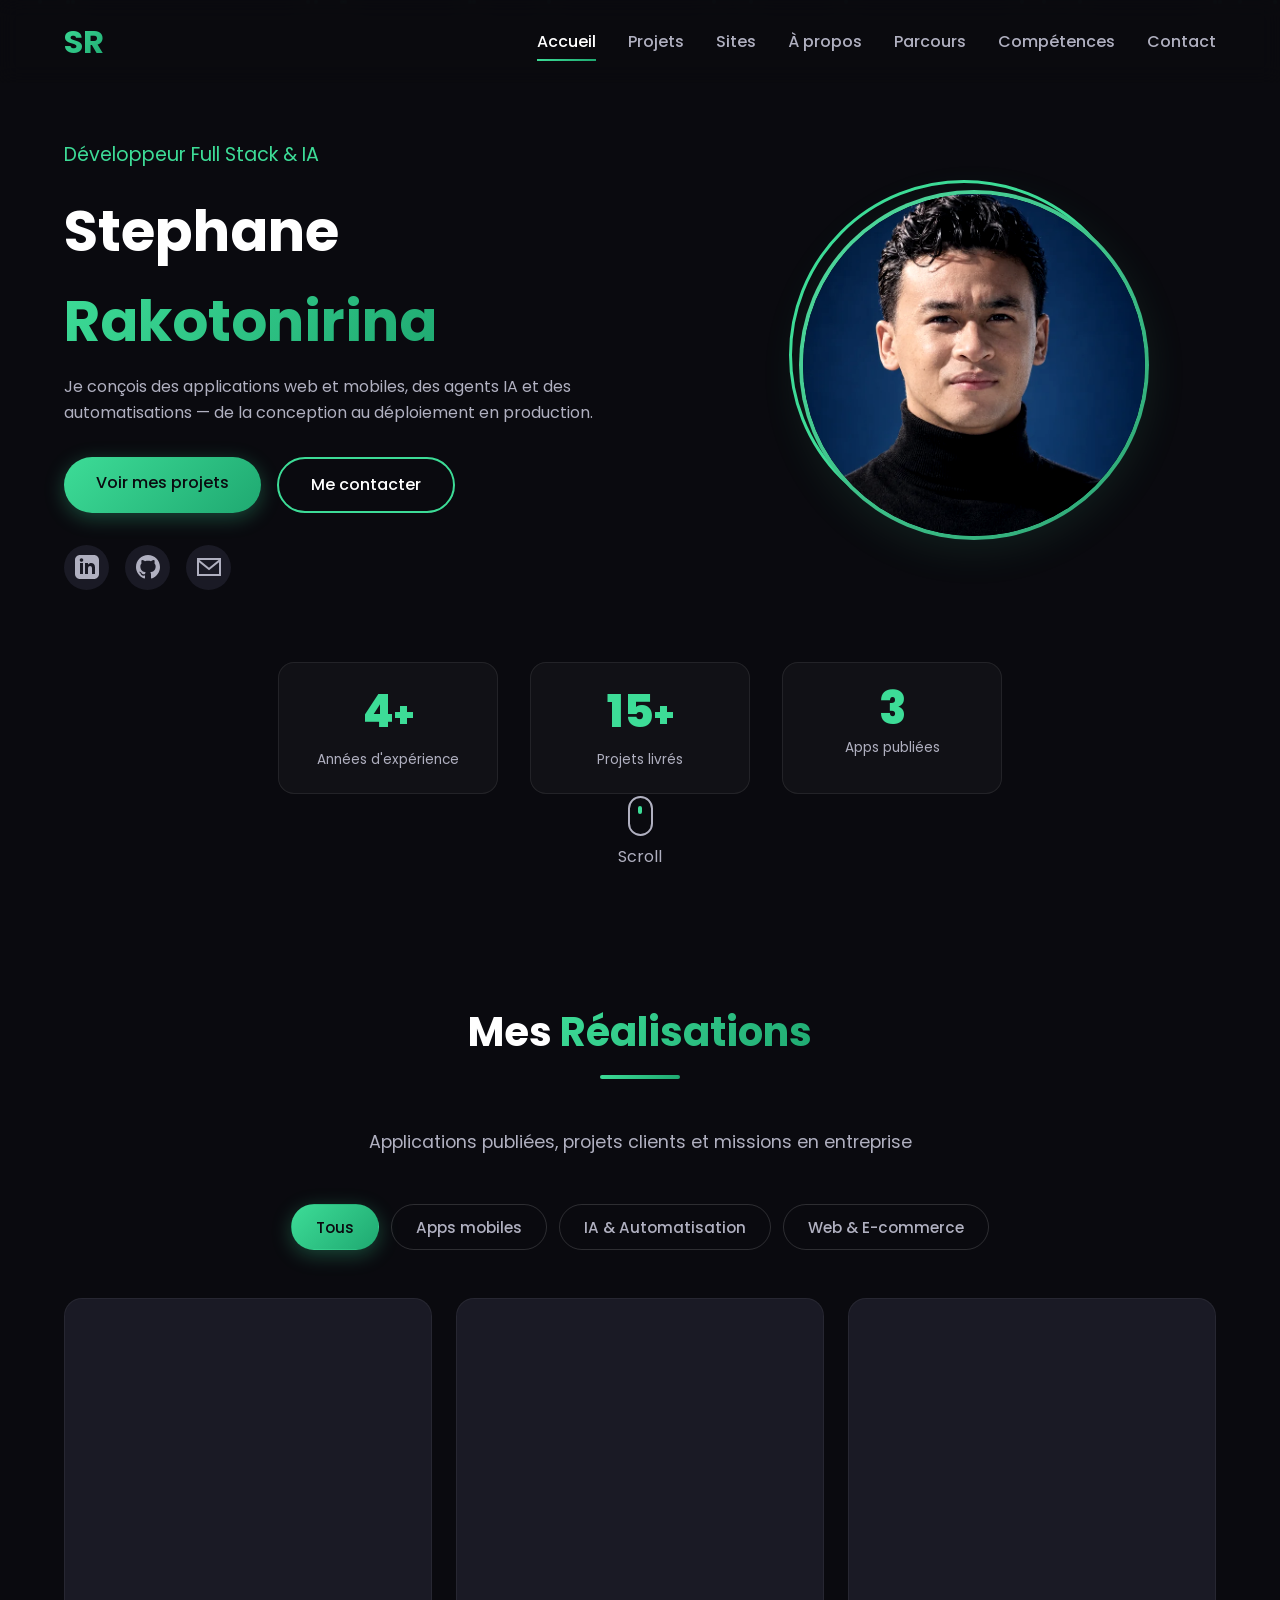
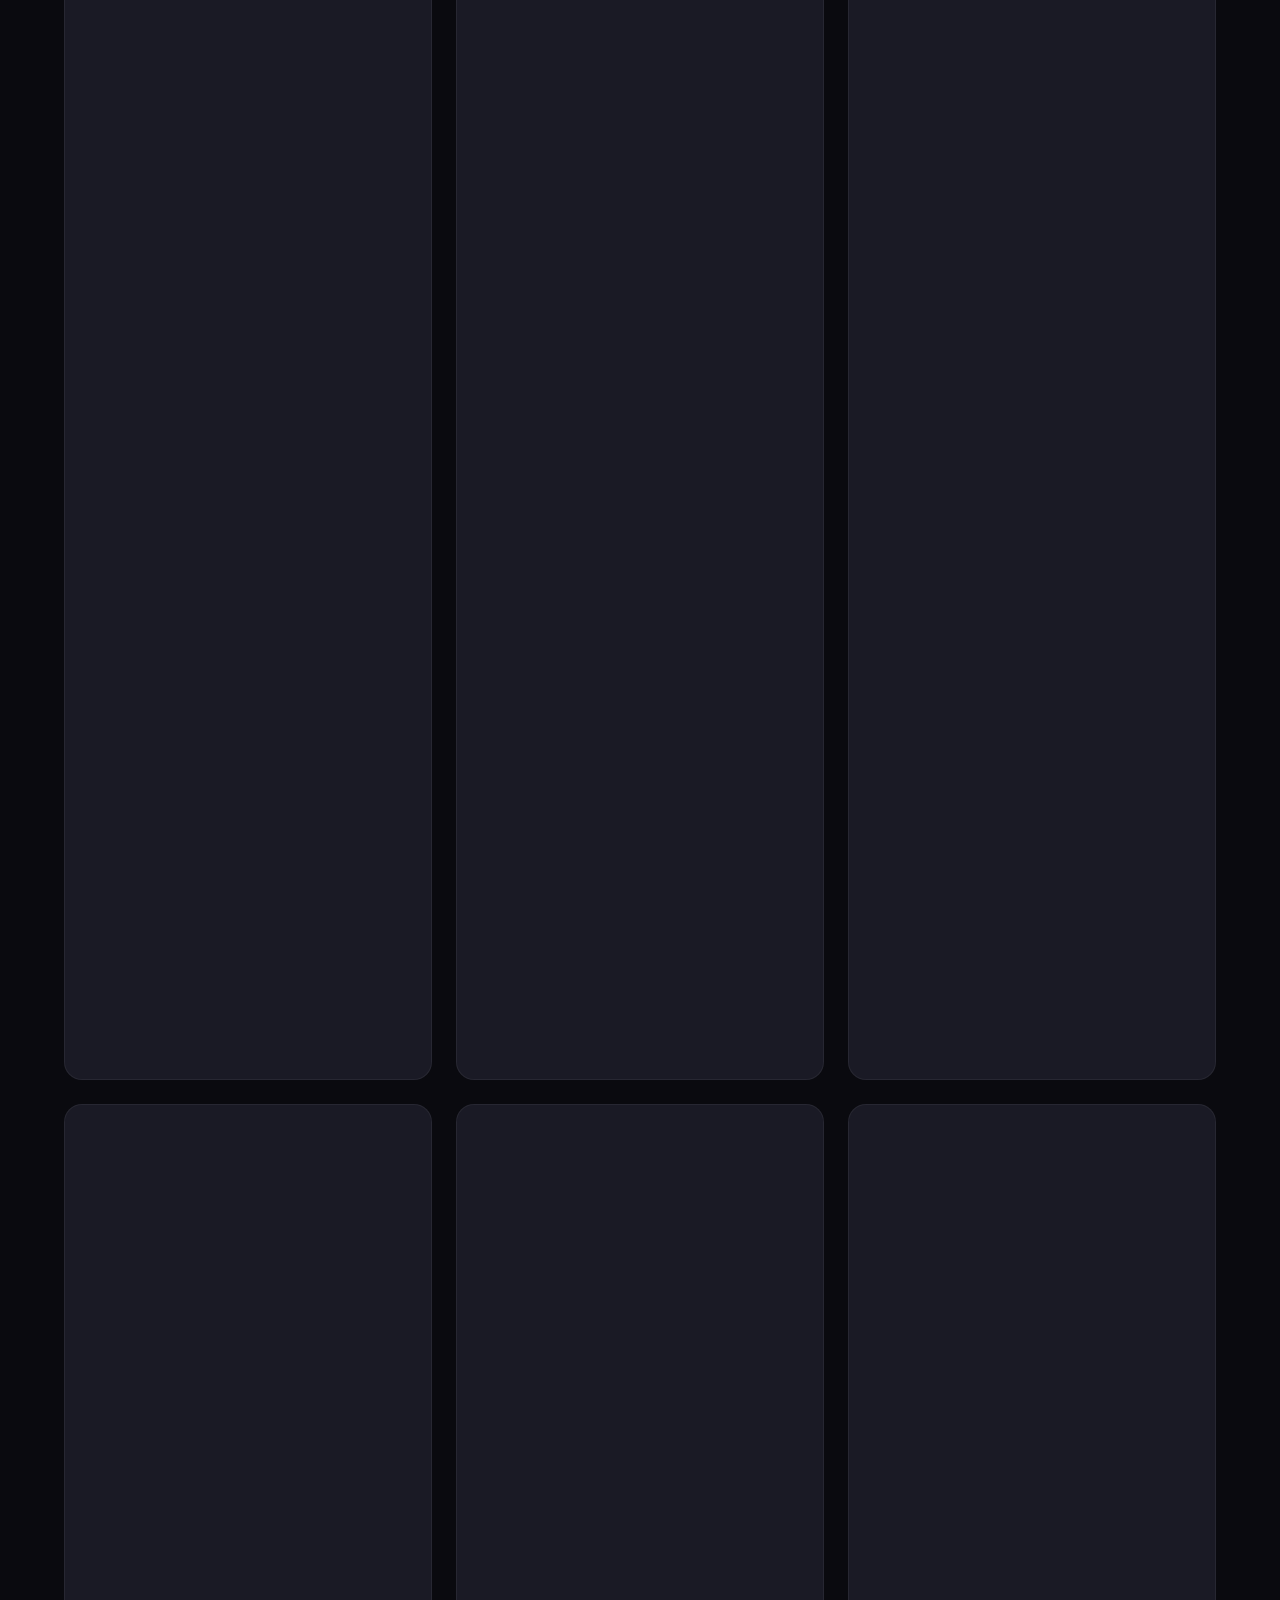
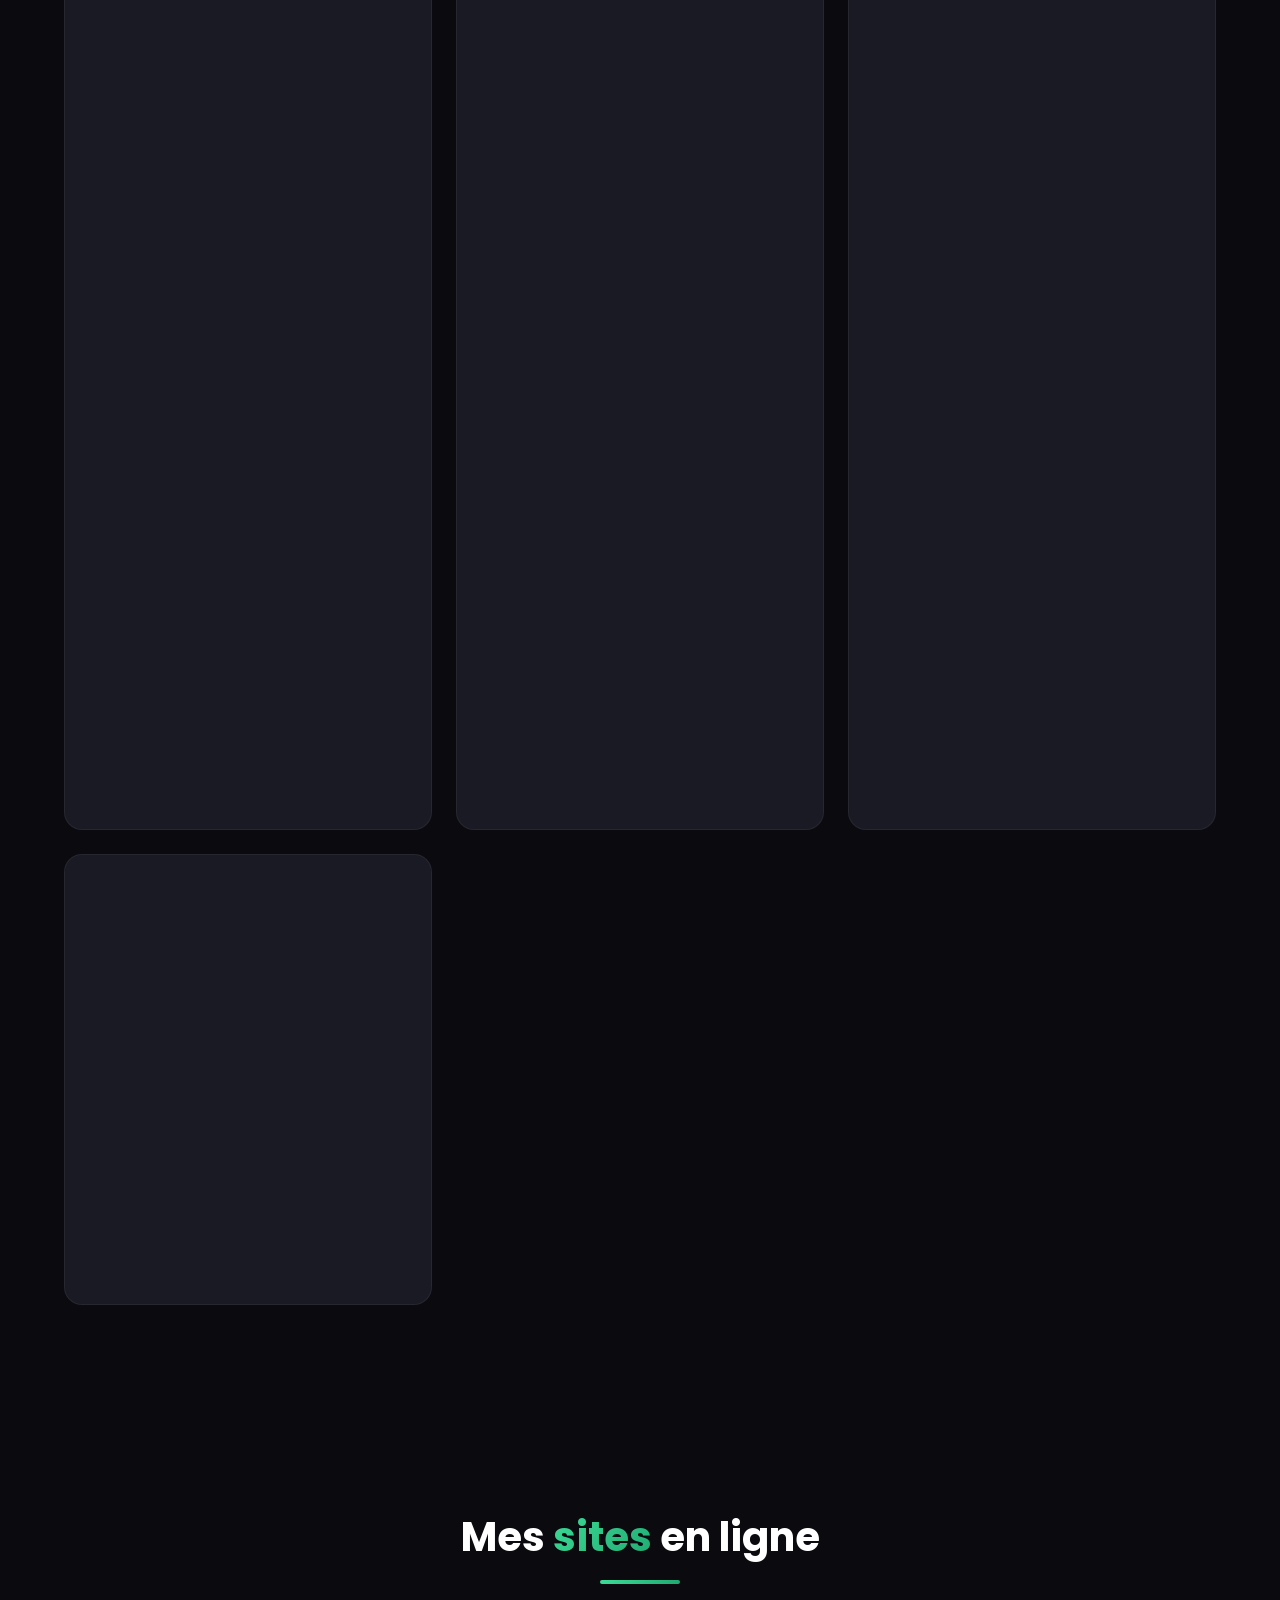
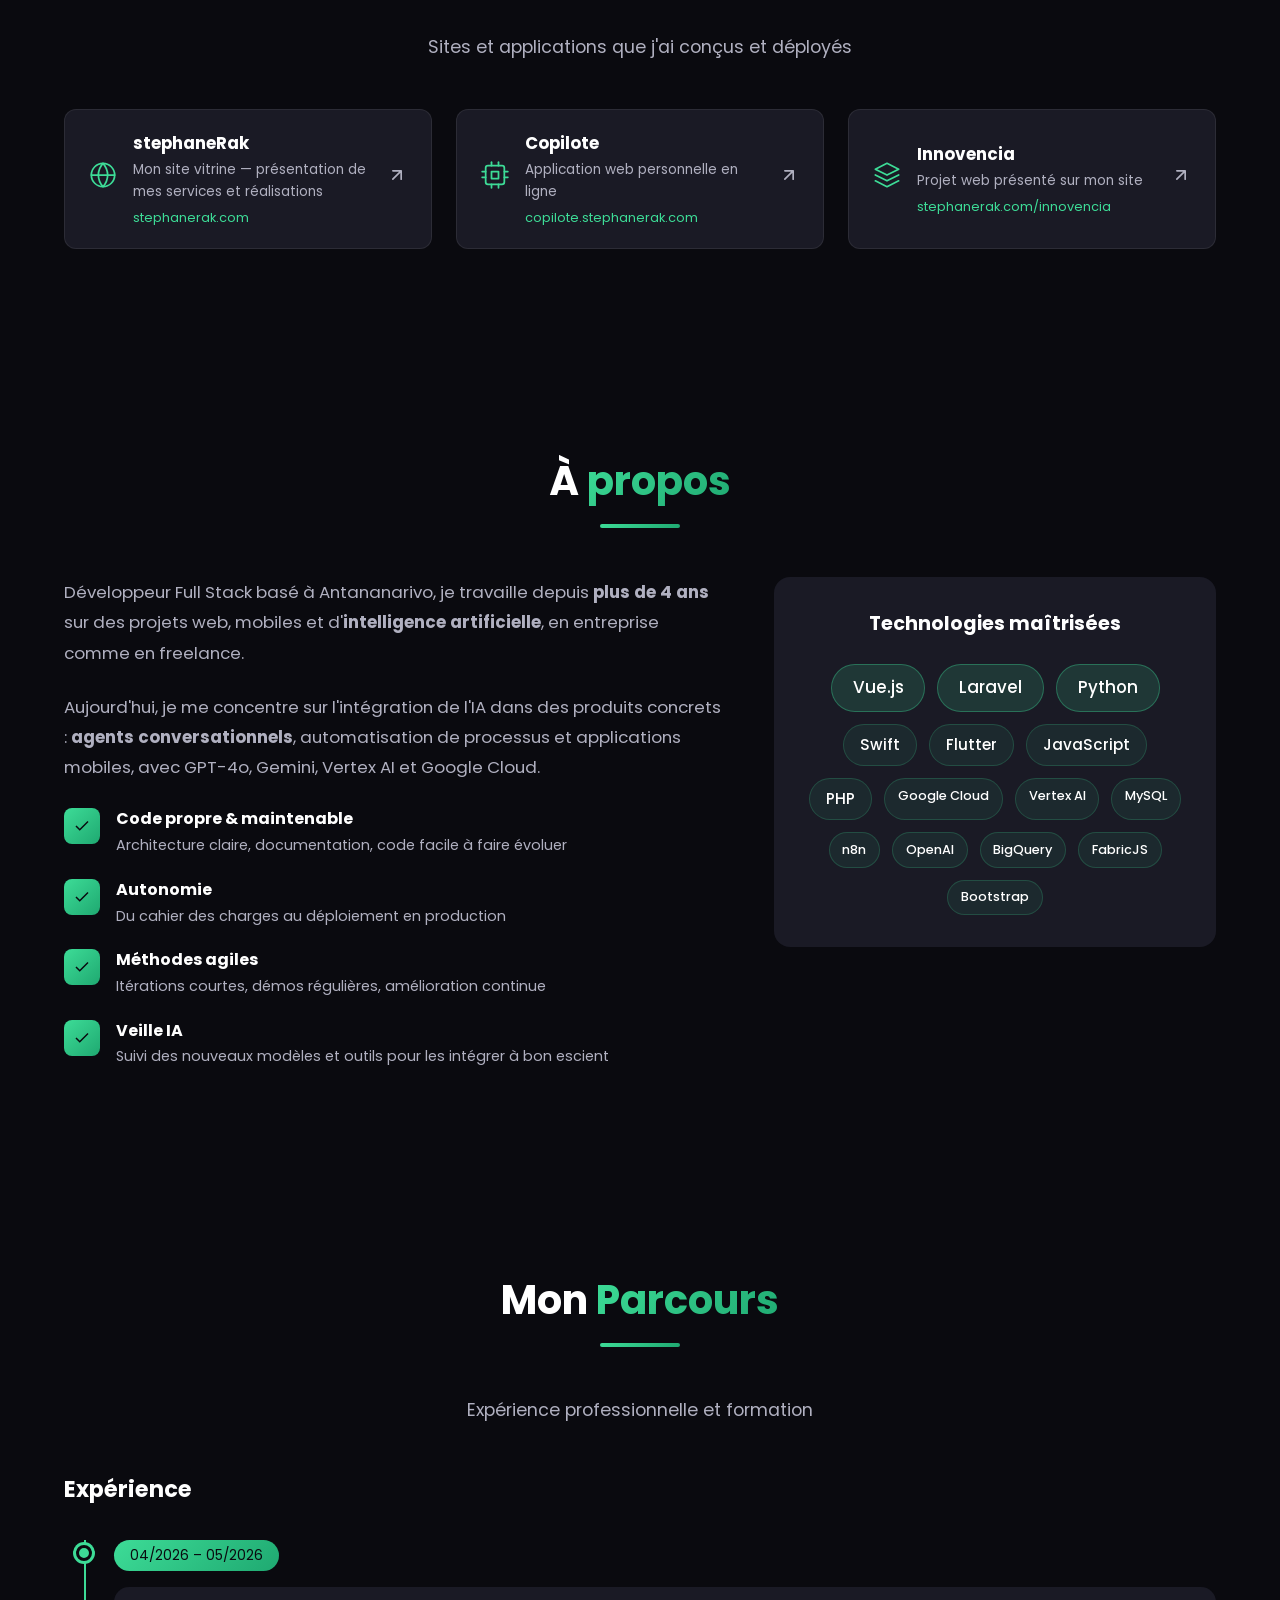
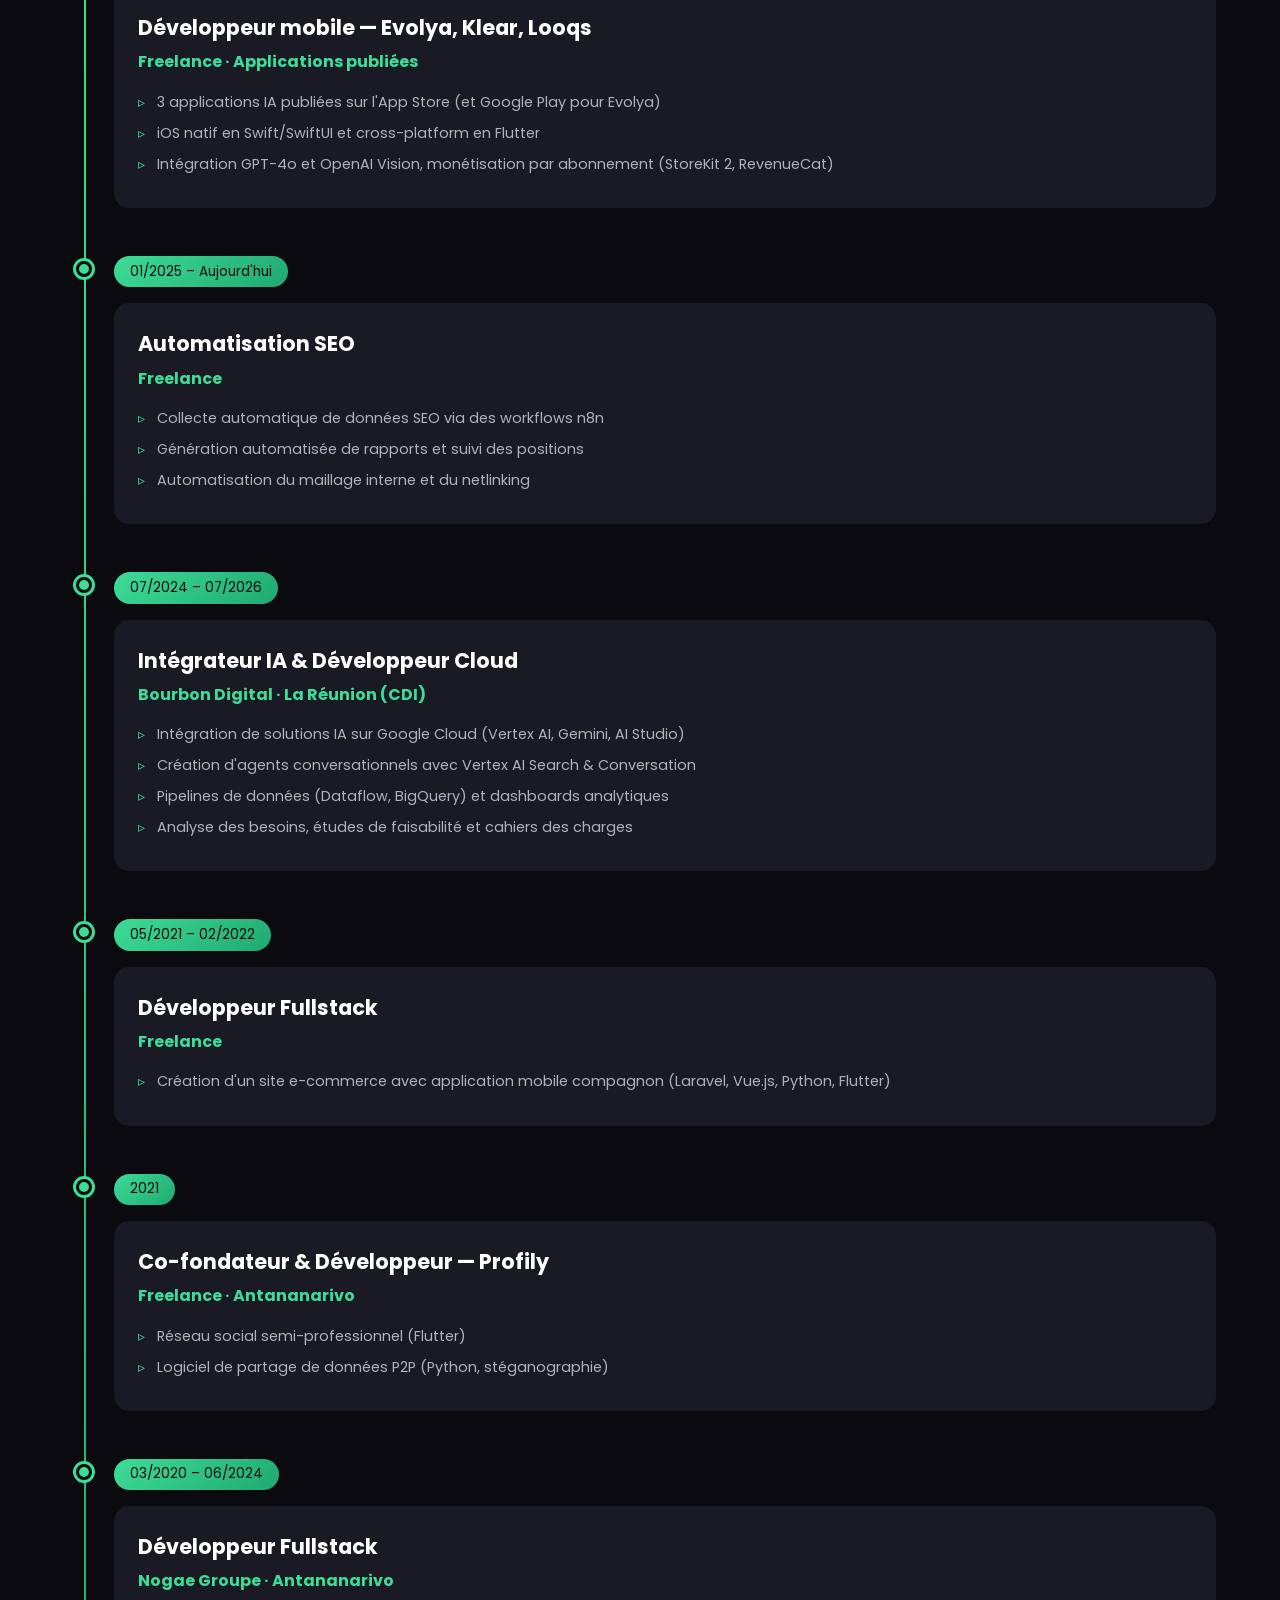
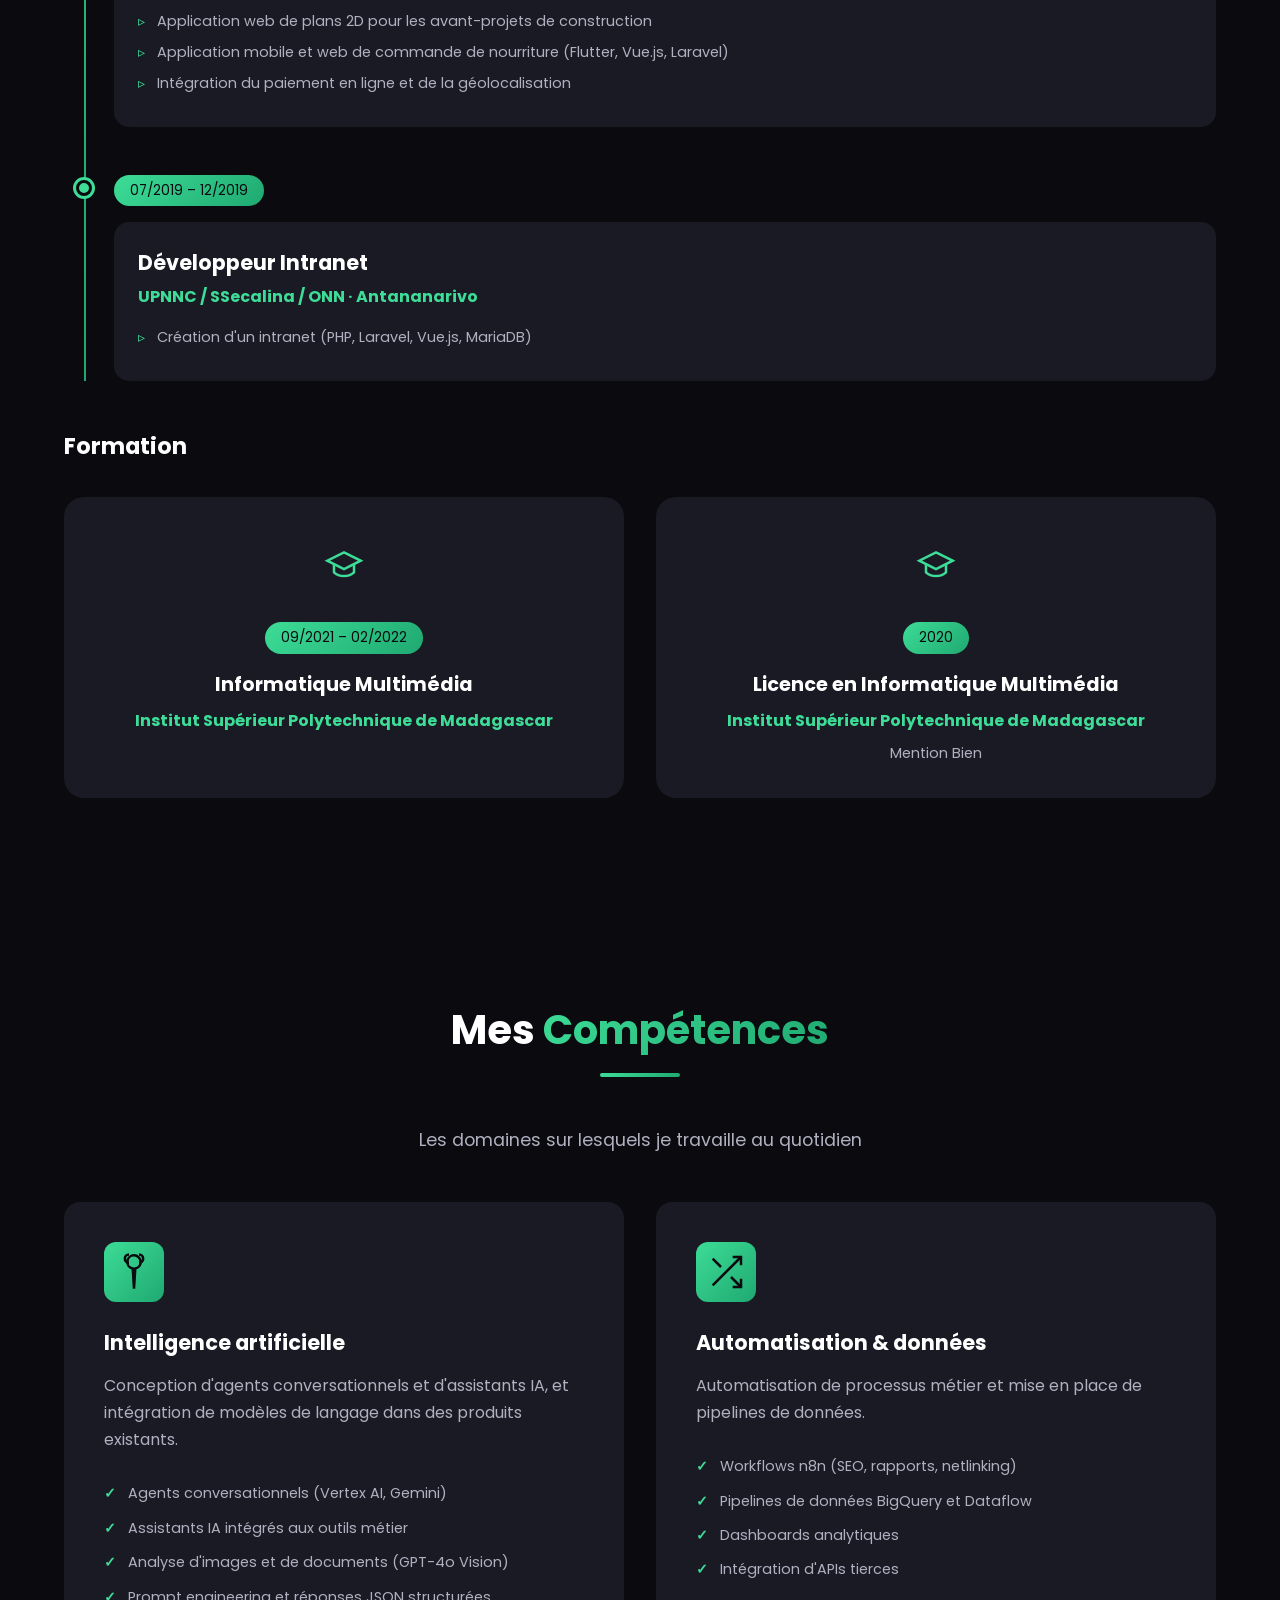
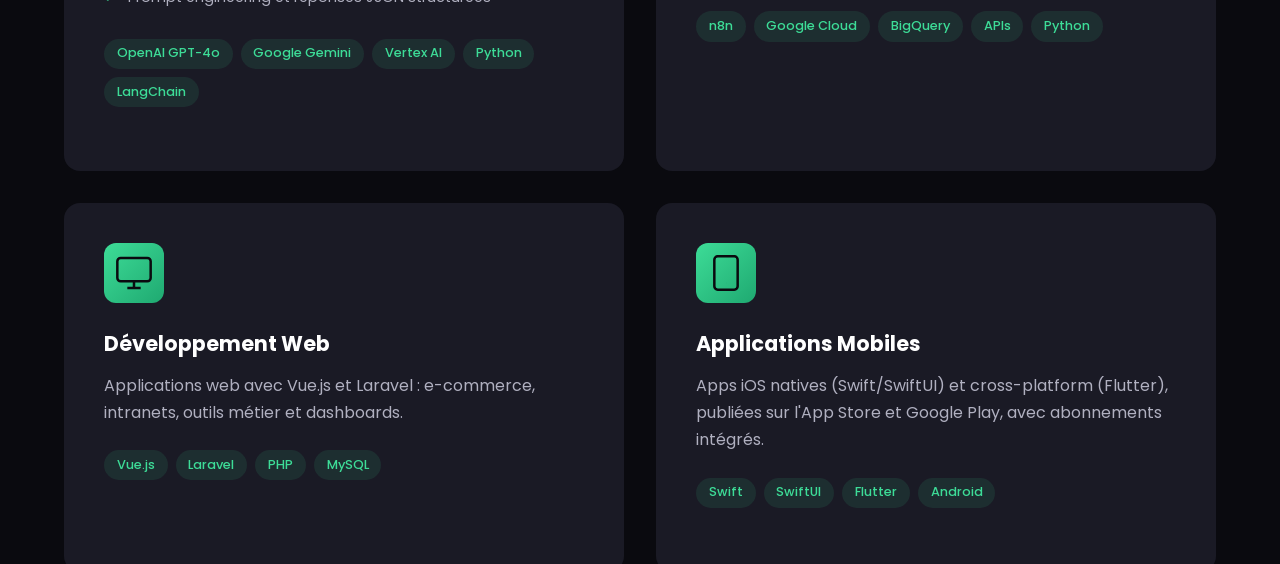
==== commit ff7cfc14: "m" ====
--- a/index.html
+++ b/index.html
@@ -7,7 +7,7 @@
     
     <!-- SEO Meta Tags -->
     <title>Stephane Rakotonirina — Développeur Full Stack & IA</title>
-    <meta name="description" content="Expert en création d'agents IA, automatisation de workflows et développement web & mobile. +7 ans d'expérience avec GPT-4o, Gemini, Vertex AI, n8n, Swift, Vue.js et Laravel. Transformez vos idées en solutions digitales performantes.">
+    <meta name="description" content="Portfolio de Stephane Rakotonirina, développeur Full Stack spécialisé en IA : applications web et mobiles, agents IA et automatisation. Projets, parcours et compétences.">
     <meta name="keywords" content="Stephane RAKOTONIRINA, agent IA, création agent intelligent, automatisation, n8n, GPT-4o, Gemini, Vertex AI, développeur full stack, développeur iOS, Swift, SwiftUI, Vue.js, Laravel, Flutter, SEO automatisation, chatbot IA, Madagascar, La Réunion">
     <meta name="author" content="Stephane RAKOTONIRINA">
     <meta name="robots" content="index, follow">
@@ -17,16 +17,16 @@
     
     <!-- Open Graph Meta Tags (Facebook, LinkedIn) -->
     <meta property="og:type" content="website">
-    <meta property="og:title" content="Stephane RAKOTONIRINA - Agents IA, Automatisation & Développement">
-    <meta property="og:description" content="Expert en création d'agents IA, automatisation de workflows et développement web & mobile. +7 ans d'expérience. Transformez vos idées en solutions digitales.">
+    <meta property="og:title" content="Stephane Rakotonirina — Développeur Full Stack &amp; IA">
+    <meta property="og:description" content="Applications web et mobiles, agents IA et automatisation. Découvrez mes projets et mon parcours.">
     <meta property="og:url" content="https://stephane100.github.io/stephaneR/">
     <meta property="og:image" content="https://stephane100.github.io/stephaneR/image/profil.jpeg">
     <meta property="og:locale" content="fr_FR">
     
     <!-- Twitter Card Meta Tags -->
     <meta name="twitter:card" content="summary_large_image">
-    <meta name="twitter:title" content="Stephane RAKOTONIRINA - Agents IA, Automatisation & Développement">
-    <meta name="twitter:description" content="Expert en création d'agents IA, automatisation et développement web & mobile. +7 ans d'expérience.">
+    <meta name="twitter:title" content="Stephane Rakotonirina — Développeur Full Stack &amp; IA">
+    <meta name="twitter:description" content="Applications web et mobiles, agents IA et automatisation. Découvrez mes projets et mon parcours.">
     <meta name="twitter:image" content="https://stephane100.github.io/stephaneR/image/profil.jpeg">
     
     <!-- Favicon -->
@@ -50,11 +50,11 @@
         </div>
         <ul class="nav-links">
             <li><a href="#accueil" class="nav-link active">Accueil</a></li>
-            <li><a href="#services" class="nav-link">Services</a></li>
             <li><a href="#projets" class="nav-link">Projets</a></li>
             <li><a href="#sites" class="nav-link">Sites</a></li>
             <li><a href="#apropos" class="nav-link">À propos</a></li>
-            <li><a href="#temoignages" class="nav-link">Témoignages</a></li>
+            <li><a href="#parcours" class="nav-link">Parcours</a></li>
+            <li><a href="#competences" class="nav-link">Compétences</a></li>
             <li><a href="#contact" class="nav-link">Contact</a></li>
         </ul>
         <div class="hamburger">
@@ -68,14 +68,14 @@
     <section id="accueil" class="hero">
         <div class="hero-content">
             <div class="hero-text">
-                <span class="greeting">Développeur Full Stack & Spécialiste IA</span>
-                <h1 class="name">Je transforme vos idées en <span class="highlight">solutions digitales</span> performantes</h1>
+                <span class="greeting">Développeur Full Stack &amp; IA</span>
+                <h1 class="name">Stephane <span class="highlight">Rakotonirina</span></h1>
                 <p class="description">
-                    Applications web sur mesure, apps mobiles iOS/Android, automatisation intelligente et intégration IA — je vous accompagne de la conception au déploiement pour accélérer votre croissance.
+                    Je conçois des applications web et mobiles, des agents IA et des automatisations — de la conception au déploiement en production.
                 </p>
                 <div class="hero-buttons">
-                    <a href="#contact" class="btn btn-primary">Me contacter</a>
-                    <a href="#projets" class="btn btn-secondary">Voir mes réalisations</a>
+                    <a href="#projets" class="btn btn-primary">Voir mes projets</a>
+                    <a href="#contact" class="btn btn-secondary">Me contacter</a>
                 </div>
                 <div class="social-links">
                     <a href="https://linkedin.com/in/rakotonirinastephane" target="_blank" class="social-link" aria-label="LinkedIn">
@@ -100,7 +100,7 @@
                     <div class="image-border"></div>
                     <picture>
                         <source srcset="image/webp/profil.webp" type="image/webp">
-                        <img src="image/profil.jpeg" alt="Stephane RAKOTONIRINA - Expert IA & Développeur Full Stack" class="profile-image" width="300" height="300" fetchpriority="high" decoding="async">
+                        <img src="image/profil.jpeg" alt="Stephane Rakotonirina, développeur Full Stack &amp; IA" class="profile-image" width="300" height="300" fetchpriority="high" decoding="async">
                     </picture>
                 </div>
             </div>
@@ -116,12 +116,8 @@
                 <span class="stat-label">Projets livrés</span>
             </div>
             <div class="stat-item">
-                <span class="stat-number" data-target="10">10</span><span class="stat-suffix">+</span>
-                <span class="stat-label">Clients satisfaits</span>
-            </div>
-            <div class="stat-item">
                 <span class="stat-number" data-target="3">3</span>
-                <span class="stat-label">Apps sur l'App Store</span>
+                <span class="stat-label">Apps publiées</span>
             </div>
         </div>
         <div class="scroll-indicator">
@@ -129,109 +125,6 @@
                 <div class="wheel"></div>
             </div>
             <span>Scroll</span>
-        </div>
-    </section>
-
-    <!-- Section Services -->
-    <section id="services" class="section">
-        <div class="container">
-            <h2 class="section-title">Mes <span class="highlight">Services</span></h2>
-            <p class="section-subtitle">Des solutions complètes pour propulser votre business en ligne</p>
-            <div class="services-grid">
-                <!-- Service vedette : Agents IA -->
-                <div class="service-card service-featured">
-                    <span class="service-badge">Expertise principale</span>
-                    <div class="service-icon">
-                        <svg xmlns="http://www.w3.org/2000/svg" width="40" height="40" viewBox="0 0 24 24" fill="none" stroke="currentColor" stroke-width="1.5">
-                            <path d="M12 2a4 4 0 0 1 4 4c0 1.95-1.4 3.58-3.25 3.93L12 22l-.75-12.07A4.001 4.001 0 0 1 12 2z"></path>
-                            <path d="M9 6.5a2.5 2.5 0 1 1 0-5"></path>
-                            <path d="M15 6.5a2.5 2.5 0 1 0 0-5"></path>
-                        </svg>
-                    </div>
-                    <h3>Création d'Agents IA</h3>
-                    <p>Je conçois des agents intelligents sur mesure qui automatisent vos tâches, répondent à vos clients et analysent vos données. Chatbots conversationnels, assistants IA, agents autonomes avec GPT-4o, Gemini et Vertex AI.</p>
-                    <ul class="service-features">
-                        <li>Agents conversationnels pour le support client 24/7</li>
-                        <li>Assistants IA intégrés à vos outils (CRM, email, Slack)</li>
-                        <li>Analyse automatique de documents et données</li>
-                        <li>Agents autonomes pour la prise de décision</li>
-                    </ul>
-                    <div class="service-tags">
-                        <span>OpenAI GPT-4o</span>
-                        <span>Google Gemini</span>
-                        <span>Vertex AI</span>
-                        <span>Python</span>
-                        <span>LangChain</span>
-                    </div>
-                    <a href="#contact" class="service-cta">Discuter de mon projet</a>
-                </div>
-                <!-- Service vedette : Automatisation -->
-                <div class="service-card service-featured">
-                    <span class="service-badge">Sur mesure</span>
-                    <div class="service-icon">
-                        <svg xmlns="http://www.w3.org/2000/svg" width="40" height="40" viewBox="0 0 24 24" fill="none" stroke="currentColor" stroke-width="1.5">
-                            <polyline points="16 3 21 3 21 8"></polyline>
-                            <line x1="4" y1="20" x2="21" y2="3"></line>
-                            <polyline points="21 16 21 21 16 21"></polyline>
-                            <line x1="15" y1="15" x2="21" y2="21"></line>
-                            <line x1="4" y1="4" x2="9" y2="9"></line>
-                        </svg>
-                    </div>
-                    <h3>Automatisation & Workflows</h3>
-                    <p>J'automatise vos processus métier pour vous faire gagner des heures chaque semaine. SEO, rapports, mailing, collecte de données, netlinking — tout tourne en pilote automatique.</p>
-                    <ul class="service-features">
-                        <li>Automatisation SEO complète (rapports, positions, backlinks)</li>
-                        <li>Workflows n8n connectés à vos outils</li>
-                        <li>Pipelines de données (BigQuery, Dataflow)</li>
-                        <li>Alertes intelligentes et tableaux de bord en temps réel</li>
-                    </ul>
-                    <div class="service-tags">
-                        <span>n8n</span>
-                        <span>Google Cloud</span>
-                        <span>BigQuery</span>
-                        <span>APIs</span>
-                        <span>Python</span>
-                    </div>
-                    <a href="#contact" class="service-cta">Discuter de mon projet</a>
-                </div>
-                <!-- Service : Dev Web -->
-                <div class="service-card">
-                    <div class="service-icon">
-                        <svg xmlns="http://www.w3.org/2000/svg" width="40" height="40" viewBox="0 0 24 24" fill="none" stroke="currentColor" stroke-width="1.5">
-                            <rect x="2" y="3" width="20" height="14" rx="2" ry="2"></rect>
-                            <line x1="8" y1="21" x2="16" y2="21"></line>
-                            <line x1="12" y1="17" x2="12" y2="21"></line>
-                        </svg>
-                    </div>
-                    <h3>Développement Web</h3>
-                    <p>Applications web performantes et sur mesure avec Vue.js, Laravel et les technologies modernes. E-commerce, SaaS, dashboards, intranets.</p>
-                    <div class="service-tags">
-                        <span>Vue.js</span>
-                        <span>Laravel</span>
-                        <span>PHP</span>
-                        <span>MySQL</span>
-                    </div>
-                    <a href="#contact" class="service-cta">Discuter de mon projet</a>
-                </div>
-                <!-- Service : Apps Mobiles -->
-                <div class="service-card">
-                    <div class="service-icon">
-                        <svg xmlns="http://www.w3.org/2000/svg" width="40" height="40" viewBox="0 0 24 24" fill="none" stroke="currentColor" stroke-width="1.5">
-                            <rect x="5" y="2" width="14" height="20" rx="2" ry="2"></rect>
-                            <line x1="12" y1="18" x2="12.01" y2="18"></line>
-                        </svg>
-                    </div>
-                    <h3>Applications Mobiles</h3>
-                    <p>Apps iOS et Android natives ou cross-platform. De l'idée au déploiement sur l'App Store et Google Play, avec monétisation intégrée.</p>
-                    <div class="service-tags">
-                        <span>Swift</span>
-                        <span>SwiftUI</span>
-                        <span>Flutter</span>
-                        <span>Android</span>
-                    </div>
-                    <a href="#contact" class="service-cta">Discuter de mon projet</a>
-                </div>
-            </div>
         </div>
     </section>
 
@@ -239,7 +132,7 @@
     <section id="projets" class="section">
         <div class="container">
             <h2 class="section-title">Mes <span class="highlight">Réalisations</span></h2>
-            <p class="section-subtitle">Des projets concrets qui ont généré des résultats</p>
+            <p class="section-subtitle">Applications publiées, projets clients et missions en entreprise</p>
             <div class="project-filters" role="tablist" aria-label="Filtrer les projets par catégorie">
                 <button class="filter-btn active" data-filter="all" role="tab" aria-selected="true">Tous</button>
                 <button class="filter-btn" data-filter="mobile" role="tab" aria-selected="false">Apps mobiles</button>
@@ -580,9 +473,6 @@
 
             </div>
 
-            <div class="projects-cta">
-                <a href="#contact" class="btn btn-primary">Vous avez un projet similaire ? Parlons-en</a>
-            </div>
         </div>
     </section>
 
@@ -663,14 +553,14 @@
     <!-- Section À propos -->
     <section id="apropos" class="section">
         <div class="container">
-            <h2 class="section-title">Pourquoi travailler <span class="highlight">avec moi</span></h2>
+            <h2 class="section-title">À <span class="highlight">propos</span></h2>
             <div class="about-content">
                 <div class="about-text">
                     <p>
-                        Avec <strong>+7 ans d'expérience</strong> en développement web, mobile et <strong>intelligence artificielle</strong>, je combine expertise technique et compréhension business pour livrer des solutions qui fonctionnent vraiment.
+                        Développeur Full Stack basé à Antananarivo, je travaille depuis <strong>plus de 4 ans</strong> sur des projets web, mobiles et d'<strong>intelligence artificielle</strong>, en entreprise comme en freelance.
                     </p>
                     <p>
-                        Spécialisé dans la <strong>création d'agents IA</strong>, l'automatisation de processus et le développement d'applications sur mesure, j'utilise au quotidien les technologies de pointe — GPT-4o, Gemini, Vertex AI, Google Cloud — pour transformer des idées en produits concrets et rentables.
+                        Aujourd'hui, je me concentre sur l'intégration de l'IA dans des produits concrets : <strong>agents conversationnels</strong>, automatisation de processus et applications mobiles, avec GPT-4o, Gemini, Vertex AI et Google Cloud.
                     </p>
                     <div class="about-values">
                         <div class="value-item">
@@ -678,8 +568,8 @@
                                 <svg xmlns="http://www.w3.org/2000/svg" width="24" height="24" viewBox="0 0 24 24" fill="none" stroke="currentColor" stroke-width="2"><polyline points="20 6 9 17 4 12"></polyline></svg>
                             </div>
                             <div>
-                                <strong>Code propre & maintenable</strong>
-                                <p>Architecture solide, documentation claire, facilement évolutif</p>
+                                <strong>Code propre &amp; maintenable</strong>
+                                <p>Architecture claire, documentation, code facile à faire évoluer</p>
                             </div>
                         </div>
                         <div class="value-item">
@@ -687,8 +577,8 @@
                                 <svg xmlns="http://www.w3.org/2000/svg" width="24" height="24" viewBox="0 0 24 24" fill="none" stroke="currentColor" stroke-width="2"><polyline points="20 6 9 17 4 12"></polyline></svg>
                             </div>
                             <div>
-                                <strong>Communication transparente</strong>
-                                <p>Suivi régulier, mises à jour fréquentes, aucune surprise</p>
+                                <strong>Autonomie</strong>
+                                <p>Du cahier des charges au déploiement en production</p>
                             </div>
                         </div>
                         <div class="value-item">
@@ -696,8 +586,8 @@
                                 <svg xmlns="http://www.w3.org/2000/svg" width="24" height="24" viewBox="0 0 24 24" fill="none" stroke="currentColor" stroke-width="2"><polyline points="20 6 9 17 4 12"></polyline></svg>
                             </div>
                             <div>
-                                <strong>Livraison dans les délais</strong>
-                                <p>Respect des deadlines, processus Agile, itérations rapides</p>
+                                <strong>Méthodes agiles</strong>
+                                <p>Itérations courtes, démos régulières, amélioration continue</p>
                             </div>
                         </div>
                         <div class="value-item">
@@ -705,8 +595,8 @@
                                 <svg xmlns="http://www.w3.org/2000/svg" width="24" height="24" viewBox="0 0 24 24" fill="none" stroke="currentColor" stroke-width="2"><polyline points="20 6 9 17 4 12"></polyline></svg>
                             </div>
                             <div>
-                                <strong>Expertise IA & Automatisation</strong>
-                                <p>Agents intelligents, workflows automatisés, intégration GPT & Gemini</p>
+                                <strong>Veille IA</strong>
+                                <p>Suivi des nouveaux modèles et outils pour les intégrer à bon escient</p>
                             </div>
                         </div>
                     </div>
@@ -735,50 +625,224 @@
         </div>
     </section>
 
-    <!-- Section Processus -->
-    <section id="processus" class="section">
+    <!-- Section Parcours -->
+    <section id="parcours" class="section">
         <div class="container">
-            <h2 class="section-title">Mon <span class="highlight">Processus</span></h2>
-            <p class="section-subtitle">Comment se déroule un projet avec moi</p>
-            <div class="process-steps">
-                <div class="process-step">
-                    <div class="step-number">01</div>
-                    <h3>Échange & Devis</h3>
-                    <p>On discute de votre projet, vos objectifs et votre budget. Je vous envoie un devis détaillé sous 48h.</p>
-                </div>
-                <div class="process-step">
-                    <div class="step-number">02</div>
-                    <h3>Conception</h3>
-                    <p>Maquettes, architecture technique et validation ensemble avant de coder la moindre ligne.</p>
-                </div>
-                <div class="process-step">
-                    <div class="step-number">03</div>
-                    <h3>Développement</h3>
-                    <p>Développement itératif avec démos régulières. Vous suivez l'avancement en temps réel.</p>
-                </div>
-                <div class="process-step">
-                    <div class="step-number">04</div>
-                    <h3>Livraison & Support</h3>
-                    <p>Tests, déploiement et accompagnement post-livraison. Je reste disponible pour les évolutions.</p>
+            <h2 class="section-title">Mon <span class="highlight">Parcours</span></h2>
+            <p class="section-subtitle">Expérience professionnelle et formation</p>
+            <h3 class="parcours-subtitle">Expérience</h3>
+            <div class="timeline">
+                <div class="timeline-item">
+                    <div class="timeline-dot"></div>
+                    <div class="timeline-date">04/2026 – 05/2026</div>
+                    <div class="timeline-content">
+                        <h3>Développeur mobile — Evolya, Klear, Looqs</h3>
+                        <h4>Freelance · Applications publiées</h4>
+                        <ul>
+                            <li>3 applications IA publiées sur l'App Store (et Google Play pour Evolya)</li>
+                            <li>iOS natif en Swift/SwiftUI et cross-platform en Flutter</li>
+                            <li>Intégration GPT-4o et OpenAI Vision, monétisation par abonnement (StoreKit 2, RevenueCat)</li>
+                        </ul>
+                    </div>
+                </div>
+                <div class="timeline-item">
+                    <div class="timeline-dot"></div>
+                    <div class="timeline-date">01/2025 – Aujourd'hui</div>
+                    <div class="timeline-content">
+                        <h3>Automatisation SEO</h3>
+                        <h4>Freelance</h4>
+                        <ul>
+                            <li>Collecte automatique de données SEO via des workflows n8n</li>
+                            <li>Génération automatisée de rapports et suivi des positions</li>
+                            <li>Automatisation du maillage interne et du netlinking</li>
+                        </ul>
+                    </div>
+                </div>
+                <div class="timeline-item">
+                    <div class="timeline-dot"></div>
+                    <div class="timeline-date">07/2024 – 07/2026</div>
+                    <div class="timeline-content">
+                        <h3>Intégrateur IA &amp; Développeur Cloud</h3>
+                        <h4>Bourbon Digital · La Réunion (CDI)</h4>
+                        <ul>
+                            <li>Intégration de solutions IA sur Google Cloud (Vertex AI, Gemini, AI Studio)</li>
+                            <li>Création d'agents conversationnels avec Vertex AI Search &amp; Conversation</li>
+                            <li>Pipelines de données (Dataflow, BigQuery) et dashboards analytiques</li>
+                            <li>Analyse des besoins, études de faisabilité et cahiers des charges</li>
+                        </ul>
+                    </div>
+                </div>
+                <div class="timeline-item">
+                    <div class="timeline-dot"></div>
+                    <div class="timeline-date">05/2021 – 02/2022</div>
+                    <div class="timeline-content">
+                        <h3>Développeur Fullstack</h3>
+                        <h4>Freelance</h4>
+                        <ul>
+                            <li>Création d'un site e-commerce avec application mobile compagnon (Laravel, Vue.js, Python, Flutter)</li>
+                        </ul>
+                    </div>
+                </div>
+                <div class="timeline-item">
+                    <div class="timeline-dot"></div>
+                    <div class="timeline-date">2021</div>
+                    <div class="timeline-content">
+                        <h3>Co-fondateur &amp; Développeur — Profily</h3>
+                        <h4>Freelance · Antananarivo</h4>
+                        <ul>
+                            <li>Réseau social semi-professionnel (Flutter)</li>
+                            <li>Logiciel de partage de données P2P (Python, stéganographie)</li>
+                        </ul>
+                    </div>
+                </div>
+                <div class="timeline-item">
+                    <div class="timeline-dot"></div>
+                    <div class="timeline-date">03/2020 – 06/2024</div>
+                    <div class="timeline-content">
+                        <h3>Développeur Fullstack</h3>
+                        <h4>Nogae Groupe · Antananarivo</h4>
+                        <ul>
+                            <li>Application web de plans 2D pour les avant-projets de construction</li>
+                            <li>Application mobile et web de commande de nourriture (Flutter, Vue.js, Laravel)</li>
+                            <li>Intégration du paiement en ligne et de la géolocalisation</li>
+                        </ul>
+                    </div>
+                </div>
+                <div class="timeline-item">
+                    <div class="timeline-dot"></div>
+                    <div class="timeline-date">07/2019 – 12/2019</div>
+                    <div class="timeline-content">
+                        <h3>Développeur Intranet</h3>
+                        <h4>UPNNC / SSecalina / ONN · Antananarivo</h4>
+                        <ul>
+                            <li>Création d'un intranet (PHP, Laravel, Vue.js, MariaDB)</li>
+                        </ul>
+                    </div>
+                </div>
+            </div>
+            <h3 class="parcours-subtitle">Formation</h3>
+            <div class="education-grid">
+                <div class="education-card">
+                    <div class="education-icon"><svg xmlns="http://www.w3.org/2000/svg" width="40" height="40" viewBox="0 0 24 24" fill="none" stroke="currentColor" stroke-width="1.5" aria-hidden="true"><path d="M22 10L12 5 2 10l10 5 10-5z"></path><path d="M6 12v5c3 3 9 3 12 0v-5"></path></svg></div>
+                    <div class="education-date">09/2021 – 02/2022</div>
+                    <h3>Informatique Multimédia</h3>
+                    <h4>Institut Supérieur Polytechnique de Madagascar</h4>
+                </div>
+                <div class="education-card">
+                    <div class="education-icon"><svg xmlns="http://www.w3.org/2000/svg" width="40" height="40" viewBox="0 0 24 24" fill="none" stroke="currentColor" stroke-width="1.5" aria-hidden="true"><path d="M22 10L12 5 2 10l10 5 10-5z"></path><path d="M6 12v5c3 3 9 3 12 0v-5"></path></svg></div>
+                    <div class="education-date">2020</div>
+                    <h3>Licence en Informatique Multimédia</h3>
+                    <h4>Institut Supérieur Polytechnique de Madagascar</h4>
+                    <p>Mention Bien</p>
                 </div>
             </div>
         </div>
     </section>
 
-    <!-- Section Témoignages -->
-    <section id="temoignages" class="section">
+    <!-- Section Compétences -->
+    <section id="competences" class="section">
         <div class="container">
-            <h2 class="section-title">Ce que disent <span class="highlight">mes clients</span></h2>
+            <h2 class="section-title">Mes <span class="highlight">Compétences</span></h2>
+            <p class="section-subtitle">Les domaines sur lesquels je travaille au quotidien</p>
+            <div class="services-grid">
+                <!-- IA -->
+                <div class="service-card">
+                    <div class="service-icon">
+                        <svg xmlns="http://www.w3.org/2000/svg" width="40" height="40" viewBox="0 0 24 24" fill="none" stroke="currentColor" stroke-width="1.5">
+                            <path d="M12 2a4 4 0 0 1 4 4c0 1.95-1.4 3.58-3.25 3.93L12 22l-.75-12.07A4.001 4.001 0 0 1 12 2z"></path>
+                            <path d="M9 6.5a2.5 2.5 0 1 1 0-5"></path>
+                            <path d="M15 6.5a2.5 2.5 0 1 0 0-5"></path>
+                        </svg>
+                    </div>
+                    <h3>Intelligence artificielle</h3>
+                    <p>Conception d'agents conversationnels et d'assistants IA, et intégration de modèles de langage dans des produits existants.</p>
+                    <ul class="service-features">
+                        <li>Agents conversationnels (Vertex AI, Gemini)</li>
+                        <li>Assistants IA intégrés aux outils métier</li>
+                        <li>Analyse d'images et de documents (GPT-4o Vision)</li>
+                        <li>Prompt engineering et réponses JSON structurées</li>
+                    </ul>
+                    <div class="service-tags">
+                        <span>OpenAI GPT-4o</span>
+                        <span>Google Gemini</span>
+                        <span>Vertex AI</span>
+                        <span>Python</span>
+                        <span>LangChain</span>
+                    </div>
+                </div>
+                <!-- Automatisation -->
+                <div class="service-card">
+                    <div class="service-icon">
+                        <svg xmlns="http://www.w3.org/2000/svg" width="40" height="40" viewBox="0 0 24 24" fill="none" stroke="currentColor" stroke-width="1.5">
+                            <polyline points="16 3 21 3 21 8"></polyline>
+                            <line x1="4" y1="20" x2="21" y2="3"></line>
+                            <polyline points="21 16 21 21 16 21"></polyline>
+                            <line x1="15" y1="15" x2="21" y2="21"></line>
+                            <line x1="4" y1="4" x2="9" y2="9"></line>
+                        </svg>
+                    </div>
+                    <h3>Automatisation &amp; données</h3>
+                    <p>Automatisation de processus métier et mise en place de pipelines de données.</p>
+                    <ul class="service-features">
+                        <li>Workflows n8n (SEO, rapports, netlinking)</li>
+                        <li>Pipelines de données BigQuery et Dataflow</li>
+                        <li>Dashboards analytiques</li>
+                        <li>Intégration d'APIs tierces</li>
+                    </ul>
+                    <div class="service-tags">
+                        <span>n8n</span>
+                        <span>Google Cloud</span>
+                        <span>BigQuery</span>
+                        <span>APIs</span>
+                        <span>Python</span>
+                    </div>
+                </div>
+                <!-- Web -->
+                <div class="service-card">
+                    <div class="service-icon">
+                        <svg xmlns="http://www.w3.org/2000/svg" width="40" height="40" viewBox="0 0 24 24" fill="none" stroke="currentColor" stroke-width="1.5">
+                            <rect x="2" y="3" width="20" height="14" rx="2" ry="2"></rect>
+                            <line x1="8" y1="21" x2="16" y2="21"></line>
+                            <line x1="12" y1="17" x2="12" y2="21"></line>
+                        </svg>
+                    </div>
+                    <h3>Développement Web</h3>
+                    <p>Applications web avec Vue.js et Laravel : e-commerce, intranets, outils métier et dashboards.</p>
+                    <div class="service-tags">
+                        <span>Vue.js</span>
+                        <span>Laravel</span>
+                        <span>PHP</span>
+                        <span>MySQL</span>
+                    </div>
+                </div>
+                <!-- Mobile -->
+                <div class="service-card">
+                    <div class="service-icon">
+                        <svg xmlns="http://www.w3.org/2000/svg" width="40" height="40" viewBox="0 0 24 24" fill="none" stroke="currentColor" stroke-width="1.5">
+                            <rect x="5" y="2" width="14" height="20" rx="2" ry="2"></rect>
+                            <line x1="12" y1="18" x2="12.01" y2="18"></line>
+                        </svg>
+                    </div>
+                    <h3>Applications Mobiles</h3>
+                    <p>Apps iOS natives (Swift/SwiftUI) et cross-platform (Flutter), publiées sur l'App Store et Google Play, avec abonnements intégrés.</p>
+                    <div class="service-tags">
+                        <span>Swift</span>
+                        <span>SwiftUI</span>
+                        <span>Flutter</span>
+                        <span>Android</span>
+                    </div>
+                </div>
+            </div>
+        </div>
+    </section>
+
+    <!-- Section Recommandations -->
+    <section id="recommandations" class="section">
+        <div class="container">
+            <h2 class="section-title"><span class="highlight">Recommandations</span></h2>
             <div class="testimonials-grid">
-                <!-- Témoignage 1 : Bourbon Digital - IA & Cloud -->
+                <!-- Bourbon Digital -->
                 <div class="testimonial-card">
-                    <div class="testimonial-stars">
-                        <svg xmlns="http://www.w3.org/2000/svg" width="18" height="18" viewBox="0 0 24 24" fill="currentColor"><polygon points="12 2 15.09 8.26 22 9.27 17 14.14 18.18 21.02 12 17.77 5.82 21.02 7 14.14 2 9.27 8.91 8.26 12 2"></polygon></svg>
-                        <svg xmlns="http://www.w3.org/2000/svg" width="18" height="18" viewBox="0 0 24 24" fill="currentColor"><polygon points="12 2 15.09 8.26 22 9.27 17 14.14 18.18 21.02 12 17.77 5.82 21.02 7 14.14 2 9.27 8.91 8.26 12 2"></polygon></svg>
-                        <svg xmlns="http://www.w3.org/2000/svg" width="18" height="18" viewBox="0 0 24 24" fill="currentColor"><polygon points="12 2 15.09 8.26 22 9.27 17 14.14 18.18 21.02 12 17.77 5.82 21.02 7 14.14 2 9.27 8.91 8.26 12 2"></polygon></svg>
-                        <svg xmlns="http://www.w3.org/2000/svg" width="18" height="18" viewBox="0 0 24 24" fill="currentColor"><polygon points="12 2 15.09 8.26 22 9.27 17 14.14 18.18 21.02 12 17.77 5.82 21.02 7 14.14 2 9.27 8.91 8.26 12 2"></polygon></svg>
-                        <svg xmlns="http://www.w3.org/2000/svg" width="18" height="18" viewBox="0 0 24 24" fill="currentColor"><polygon points="12 2 15.09 8.26 22 9.27 17 14.14 18.18 21.02 12 17.77 5.82 21.02 7 14.14 2 9.27 8.91 8.26 12 2"></polygon></svg>
-                    </div>
                     <p class="testimonial-text">"Stephane a intégré des solutions d'IA avancées dans notre infrastructure Cloud avec une grande maîtrise de Vertex AI et Gemini. Ses agents conversationnels et ses pipelines de données ont transformé notre façon de travailler."</p>
                     <div class="testimonial-author">
                         <div class="author-avatar">JS</div>
@@ -788,33 +852,19 @@
                         </div>
                     </div>
                 </div>
-                <!-- Témoignage 3 : Automatisation SEO -->
+                <!-- Automatisation SEO -->
                 <div class="testimonial-card">
-                    <div class="testimonial-stars">
-                        <svg xmlns="http://www.w3.org/2000/svg" width="18" height="18" viewBox="0 0 24 24" fill="currentColor"><polygon points="12 2 15.09 8.26 22 9.27 17 14.14 18.18 21.02 12 17.77 5.82 21.02 7 14.14 2 9.27 8.91 8.26 12 2"></polygon></svg>
-                        <svg xmlns="http://www.w3.org/2000/svg" width="18" height="18" viewBox="0 0 24 24" fill="currentColor"><polygon points="12 2 15.09 8.26 22 9.27 17 14.14 18.18 21.02 12 17.77 5.82 21.02 7 14.14 2 9.27 8.91 8.26 12 2"></polygon></svg>
-                        <svg xmlns="http://www.w3.org/2000/svg" width="18" height="18" viewBox="0 0 24 24" fill="currentColor"><polygon points="12 2 15.09 8.26 22 9.27 17 14.14 18.18 21.02 12 17.77 5.82 21.02 7 14.14 2 9.27 8.91 8.26 12 2"></polygon></svg>
-                        <svg xmlns="http://www.w3.org/2000/svg" width="18" height="18" viewBox="0 0 24 24" fill="currentColor"><polygon points="12 2 15.09 8.26 22 9.27 17 14.14 18.18 21.02 12 17.77 5.82 21.02 7 14.14 2 9.27 8.91 8.26 12 2"></polygon></svg>
-                        <svg xmlns="http://www.w3.org/2000/svg" width="18" height="18" viewBox="0 0 24 24" fill="currentColor"><polygon points="12 2 15.09 8.26 22 9.27 17 14.14 18.18 21.02 12 17.77 5.82 21.02 7 14.14 2 9.27 8.91 8.26 12 2"></polygon></svg>
-                    </div>
                     <p class="testimonial-text">"Grâce aux workflows d'automatisation SEO mis en place par Stephane, nous avons gagné des heures chaque semaine. Rapports automatiques, suivi de positions et netlinking — tout fonctionne sans intervention manuelle."</p>
                     <div class="testimonial-author">
                         <div class="author-avatar">SE</div>
                         <div>
-                            <strong>Client Freelance</strong>
+                            <strong>Client — mission freelance</strong>
                             <span>Automatisation SEO & Workflows n8n</span>
                         </div>
                     </div>
                 </div>
-                <!-- Témoignage 4 : Développement application web -->
+                <!-- Nogae Groupe -->
                 <div class="testimonial-card">
-                    <div class="testimonial-stars">
-                        <svg xmlns="http://www.w3.org/2000/svg" width="18" height="18" viewBox="0 0 24 24" fill="currentColor"><polygon points="12 2 15.09 8.26 22 9.27 17 14.14 18.18 21.02 12 17.77 5.82 21.02 7 14.14 2 9.27 8.91 8.26 12 2"></polygon></svg>
-                        <svg xmlns="http://www.w3.org/2000/svg" width="18" height="18" viewBox="0 0 24 24" fill="currentColor"><polygon points="12 2 15.09 8.26 22 9.27 17 14.14 18.18 21.02 12 17.77 5.82 21.02 7 14.14 2 9.27 8.91 8.26 12 2"></polygon></svg>
-                        <svg xmlns="http://www.w3.org/2000/svg" width="18" height="18" viewBox="0 0 24 24" fill="currentColor"><polygon points="12 2 15.09 8.26 22 9.27 17 14.14 18.18 21.02 12 17.77 5.82 21.02 7 14.14 2 9.27 8.91 8.26 12 2"></polygon></svg>
-                        <svg xmlns="http://www.w3.org/2000/svg" width="18" height="18" viewBox="0 0 24 24" fill="currentColor"><polygon points="12 2 15.09 8.26 22 9.27 17 14.14 18.18 21.02 12 17.77 5.82 21.02 7 14.14 2 9.27 8.91 8.26 12 2"></polygon></svg>
-                        <svg xmlns="http://www.w3.org/2000/svg" width="18" height="18" viewBox="0 0 24 24" fill="currentColor"><polygon points="12 2 15.09 8.26 22 9.27 17 14.14 18.18 21.02 12 17.77 5.82 21.02 7 14.14 2 9.27 8.91 8.26 12 2"></polygon></svg>
-                    </div>
                     <p class="testimonial-text">"Stephane a développé nos applications web et mobile de A à Z : système de commande en ligne, plan 2D interactif, paiement intégré. Un développeur complet, réactif et très professionnel."</p>
                     <div class="testimonial-author">
                         <div class="author-avatar">RM</div>
@@ -835,8 +885,8 @@
             <div class="shape shape-2"></div>
         </div>
         <div class="container">
-            <h2 class="section-title">Démarrons votre <span class="highlight">projet</span></h2>
-            <p class="contact-subtitle">Une question, un projet ou une opportunité ? Écrivez-moi — réponse sous 48h.</p>
+            <h2 class="section-title">Me <span class="highlight">contacter</span></h2>
+            <p class="contact-subtitle">Une question, une opportunité ou simplement envie d'échanger ? Écrivez-moi.</p>
             <div class="contact-wrapper">
                 <a href="mailto:Rtstephane10@gmail.com?subject=Contact depuis le portfolio" class="contact-box email-box">
                     <div class="contact-box-glow"></div>
@@ -913,11 +963,11 @@
                 </div>
                 <div class="footer-links">
                     <a href="#accueil">Accueil</a>
-                    <a href="#services">Services</a>
                     <a href="#projets">Projets</a>
                     <a href="#sites">Sites</a>
                     <a href="#apropos">À propos</a>
-                    <a href="#temoignages">Témoignages</a>
+                    <a href="#parcours">Parcours</a>
+                    <a href="#competences">Compétences</a>
                     <a href="#contact">Contact</a>
                 </div>
                 <div class="footer-social">
@@ -961,13 +1011,13 @@
         "@context": "https://schema.org",
         "@type": "Person",
         "name": "Stephane RAKOTONIRINA",
-        "jobTitle": "Expert IA, Automatisation & Développeur Full Stack",
-        "description": "Expert en création d'agents IA, automatisation de workflows et développement web & mobile. +7 ans d'expérience avec GPT-4o, Gemini, Vertex AI, n8n, Swift, Vue.js et Laravel.",
+        "jobTitle": "Développeur Full Stack & IA",
+        "description": "Développeur Full Stack spécialisé en IA : applications web et mobiles, agents IA et automatisation. Plus de 4 ans d'expérience avec GPT-4o, Gemini, Vertex AI, n8n, Swift, Flutter, Vue.js et Laravel.",
         "url": "https://stephane100.github.io/stephaneR/",
         "image": "https://stephane100.github.io/stephaneR/image/profil.jpeg",
         "email": "Rtstephane10@gmail.com",
         "sameAs": [
-            "https://www.linkedin.com/in/stephane-rakotonirina-8a4b7a1b0/",
+            "https://www.linkedin.com/in/rakotonirinastephane",
             "https://github.com/stephane100"
         ],
         "knowsAbout": [
@@ -991,47 +1041,13 @@
         ],
         "alumniOf": {
             "@type": "EducationalOrganization",
-            "name": "ESTI - École Supérieure des Technologies de l'Information"
+            "name": "Institut Supérieur Polytechnique de Madagascar"
         },
         "hasOccupation": {
             "@type": "Occupation",
-            "name": "Expert IA & Développeur Full Stack",
+            "name": "Développeur Full Stack & IA",
             "skills": "AI Agents, GPT-4o, Gemini, Vertex AI, n8n, Python, Swift, SwiftUI, Vue.js, Laravel, Flutter"
-        },
-        "makesOffer": [
-            {
-                "@type": "Offer",
-                "itemOffered": {
-                    "@type": "Service",
-                    "name": "Création d'Agents IA",
-                    "description": "Agents conversationnels, assistants IA, chatbots GPT-4o et Gemini sur mesure"
-                }
-            },
-            {
-                "@type": "Offer",
-                "itemOffered": {
-                    "@type": "Service",
-                    "name": "Automatisation & Workflows",
-                    "description": "Automatisation SEO, workflows n8n, pipelines de données Google Cloud"
-                }
-            },
-            {
-                "@type": "Offer",
-                "itemOffered": {
-                    "@type": "Service",
-                    "name": "Développement Web",
-                    "description": "Applications web sur mesure avec Vue.js, Laravel, PHP et MySQL"
-                }
-            },
-            {
-                "@type": "Offer",
-                "itemOffered": {
-                    "@type": "Service",
-                    "name": "Développement Mobile",
-                    "description": "Applications iOS et Android avec Swift, SwiftUI et Flutter"
-                }
-            }
-        ]
+        }
     }
     </script>
     
@@ -1039,9 +1055,9 @@
     {
         "@context": "https://schema.org",
         "@type": "WebSite",
-        "name": "Stephane RAKOTONIRINA - Agents IA, Automatisation & Développement",
+        "name": "Stephane Rakotonirina — Portfolio",
         "url": "https://stephane100.github.io/stephaneR/",
-        "description": "Expert en création d'agents IA, automatisation de workflows et développement web & mobile. Transformez vos idées en solutions digitales performantes.",
+        "description": "Portfolio de Stephane Rakotonirina, développeur Full Stack spécialisé en IA : applications web et mobiles, agents IA et automatisation. Projets, parcours et compétences.",
         "author": {
             "@type": "Person",
             "name": "Stephane RAKOTONIRINA"
--- a/style.css
+++ b/style.css
@@ -1832,7 +1832,7 @@
 /* ===== Testimonials ===== */
 .testimonials-grid {
     display: grid;
-    grid-template-columns: repeat(2, 1fr);
+    grid-template-columns: repeat(auto-fit, minmax(min(100%, 300px), 1fr));
     gap: 2rem;
 }
 
@@ -2837,3 +2837,18 @@
         font-size: 1.1rem;
     }
 }
+
+/* ===== Parcours ===== */
+.parcours-subtitle {
+    font-size: 1.4rem;
+    margin: 3rem 0 2rem;
+    color: var(--text-primary);
+}
+
+.parcours-subtitle:first-of-type {
+    margin-top: 1rem;
+}
+
+.education-icon {
+    color: var(--accent);
+}
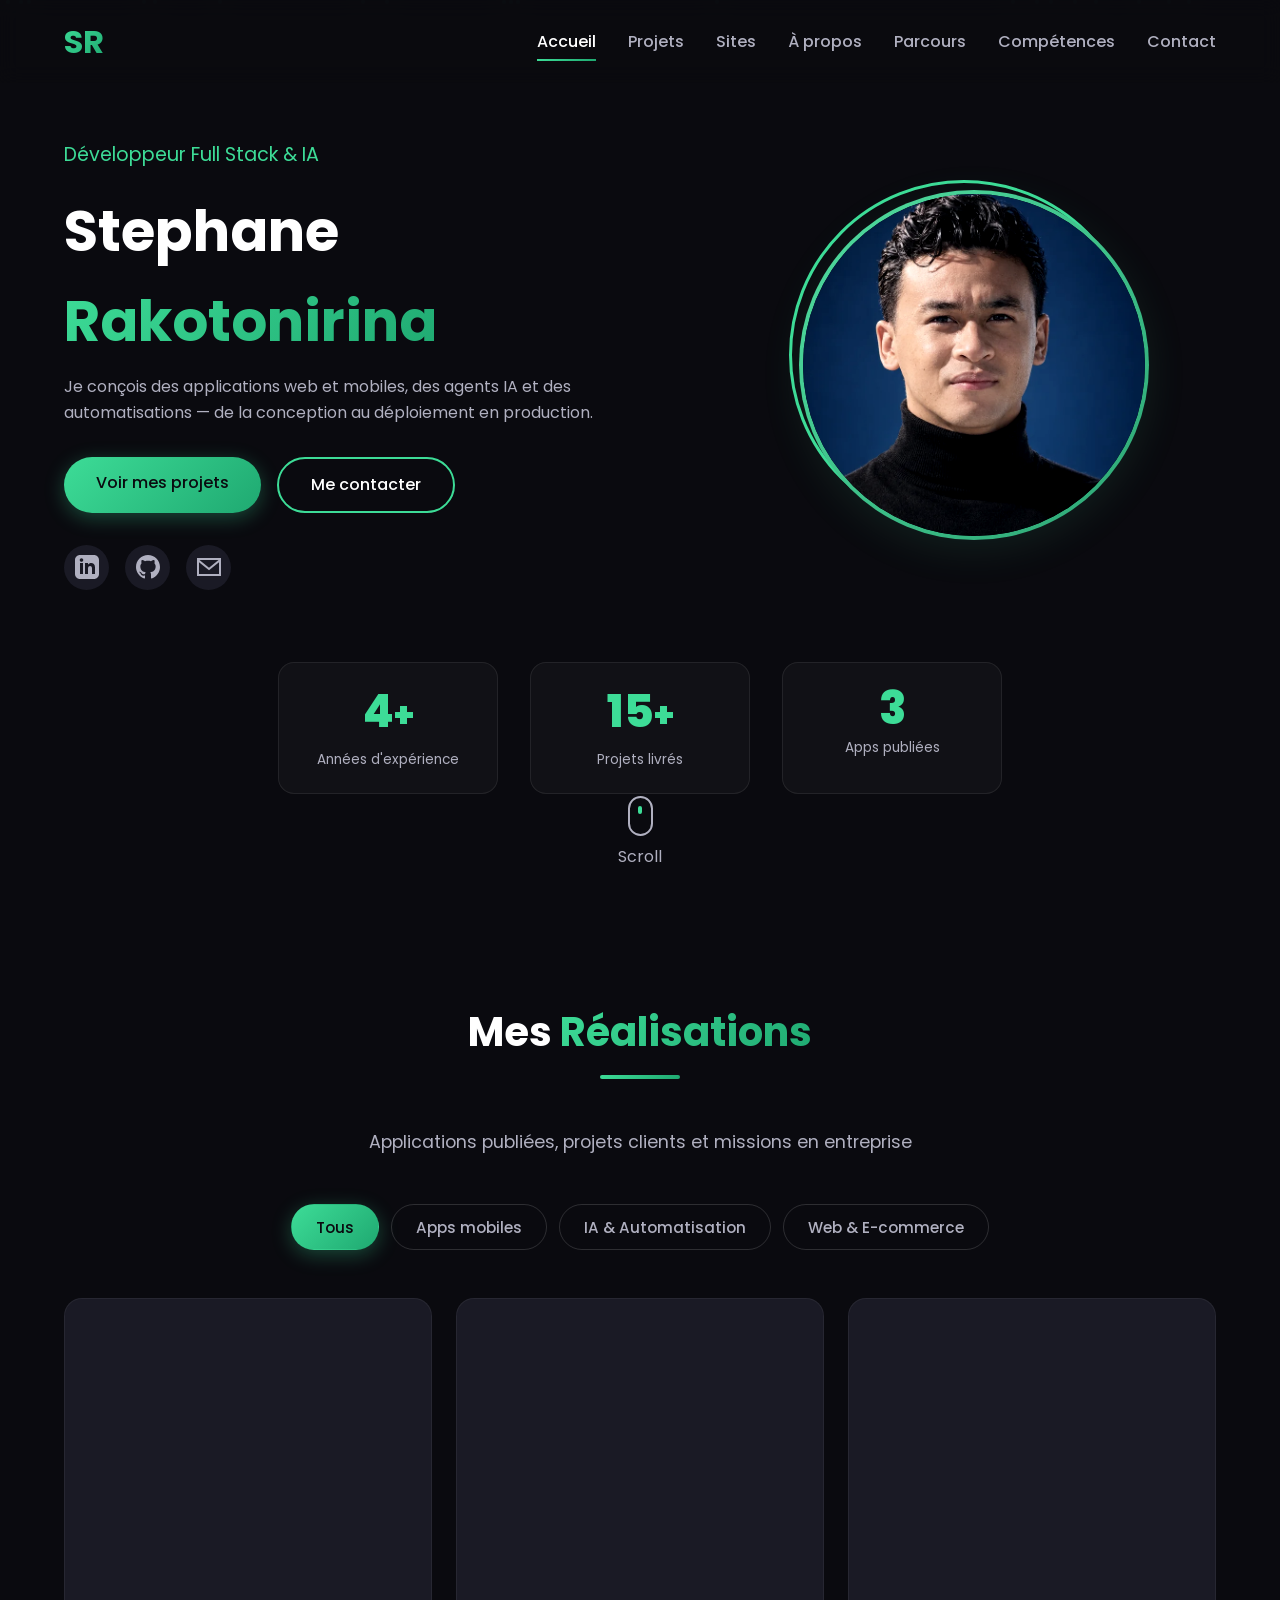
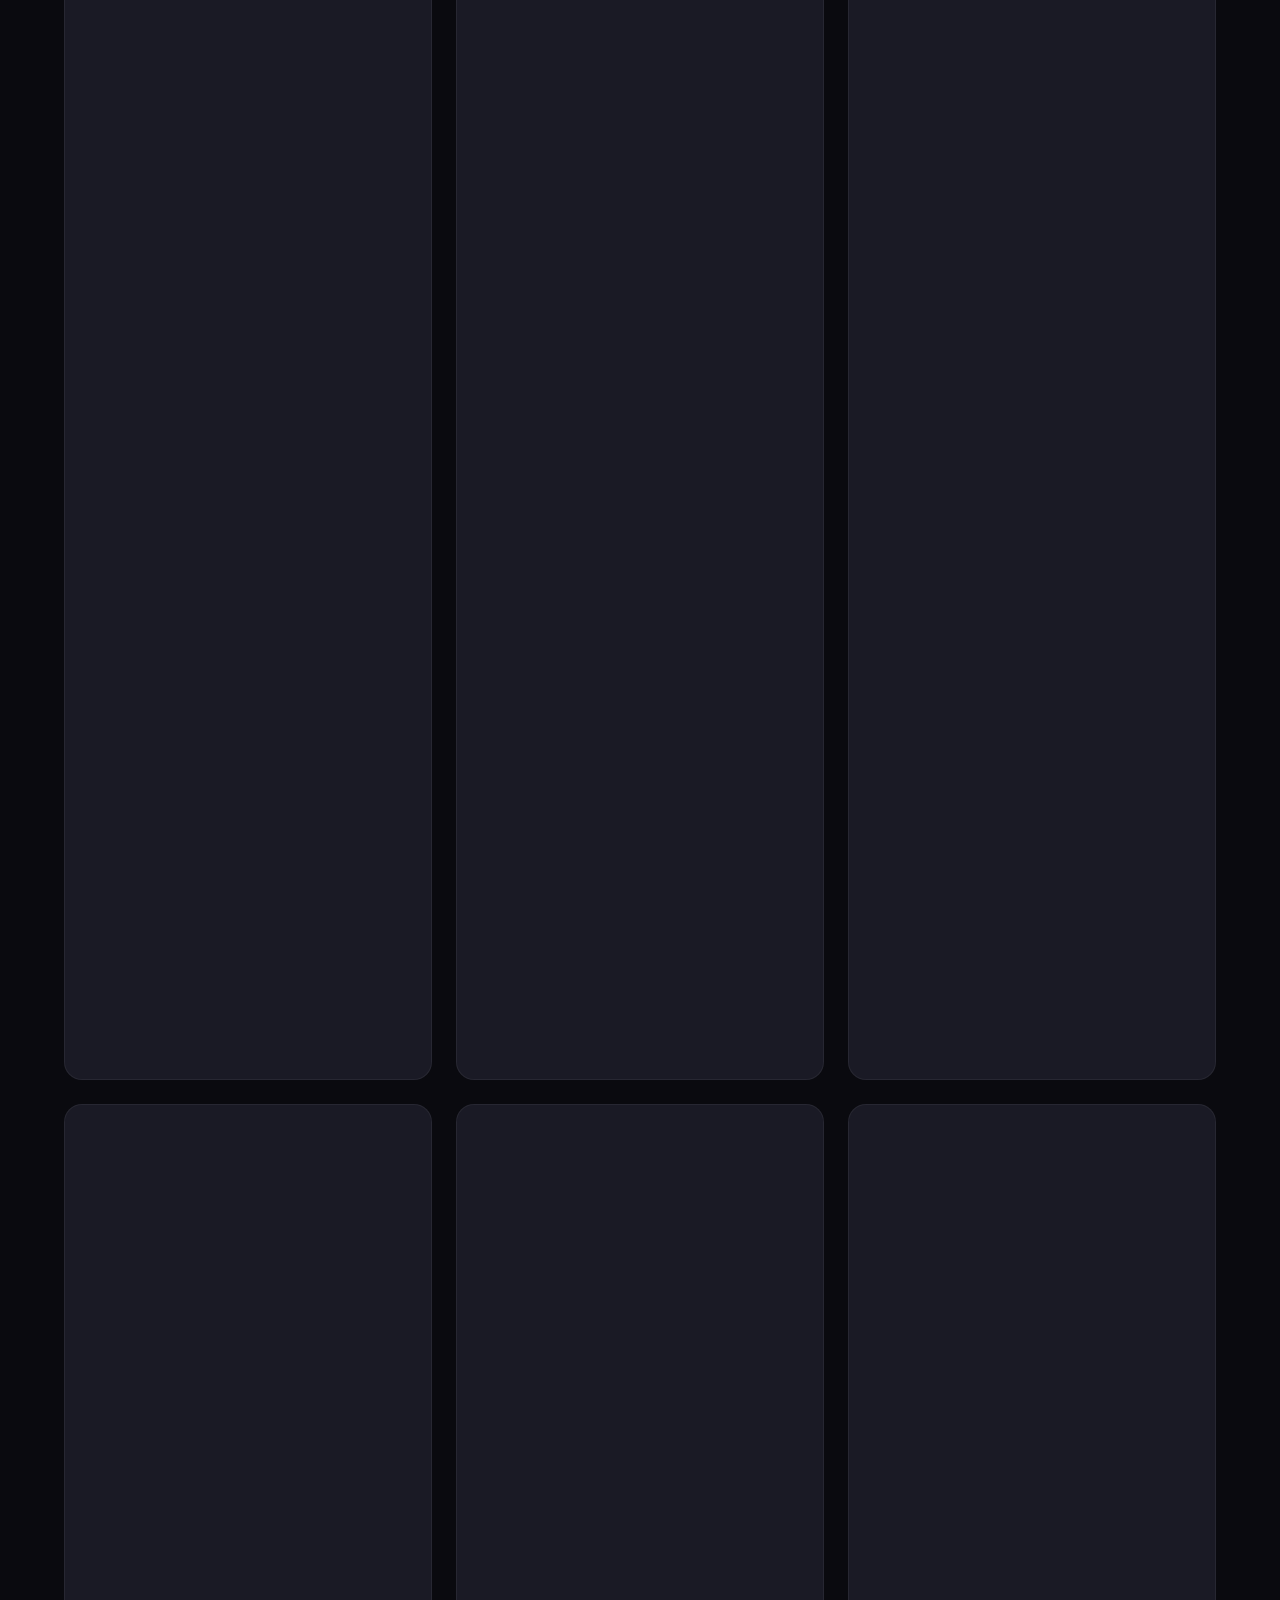
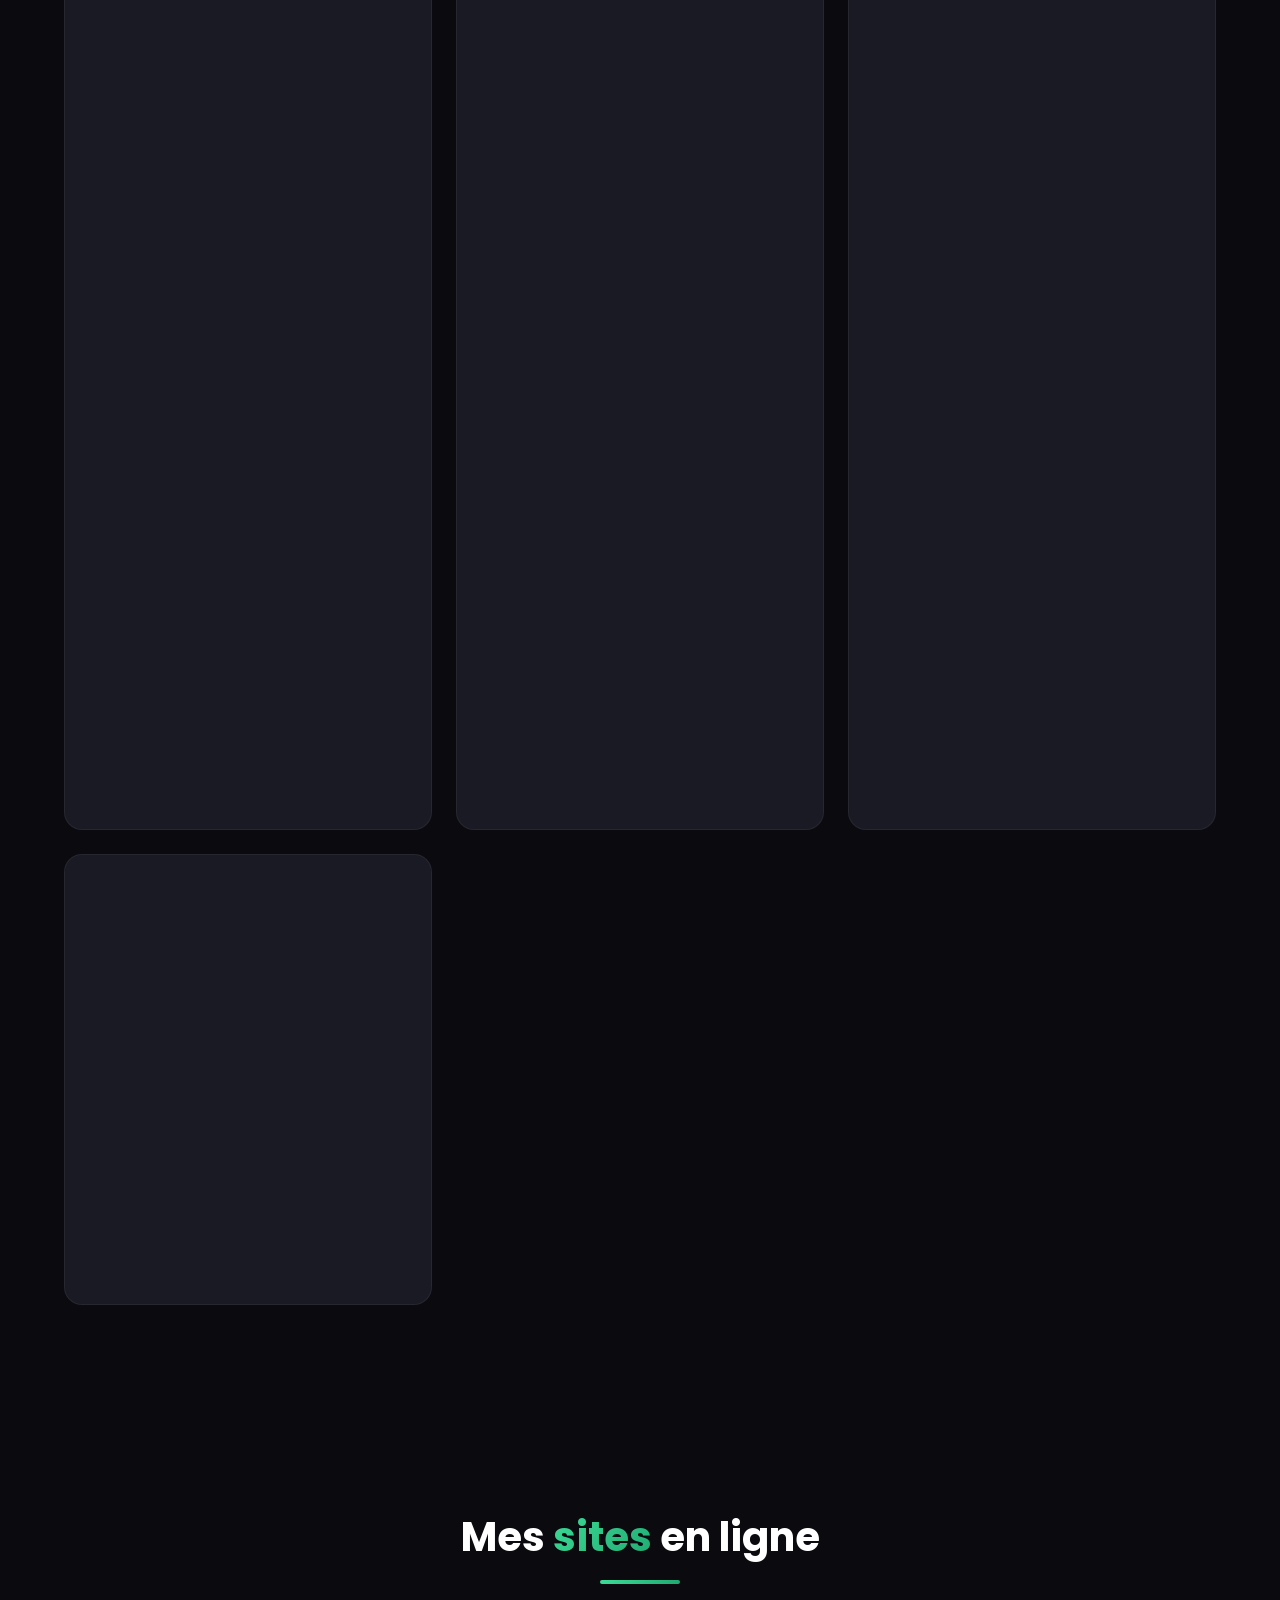
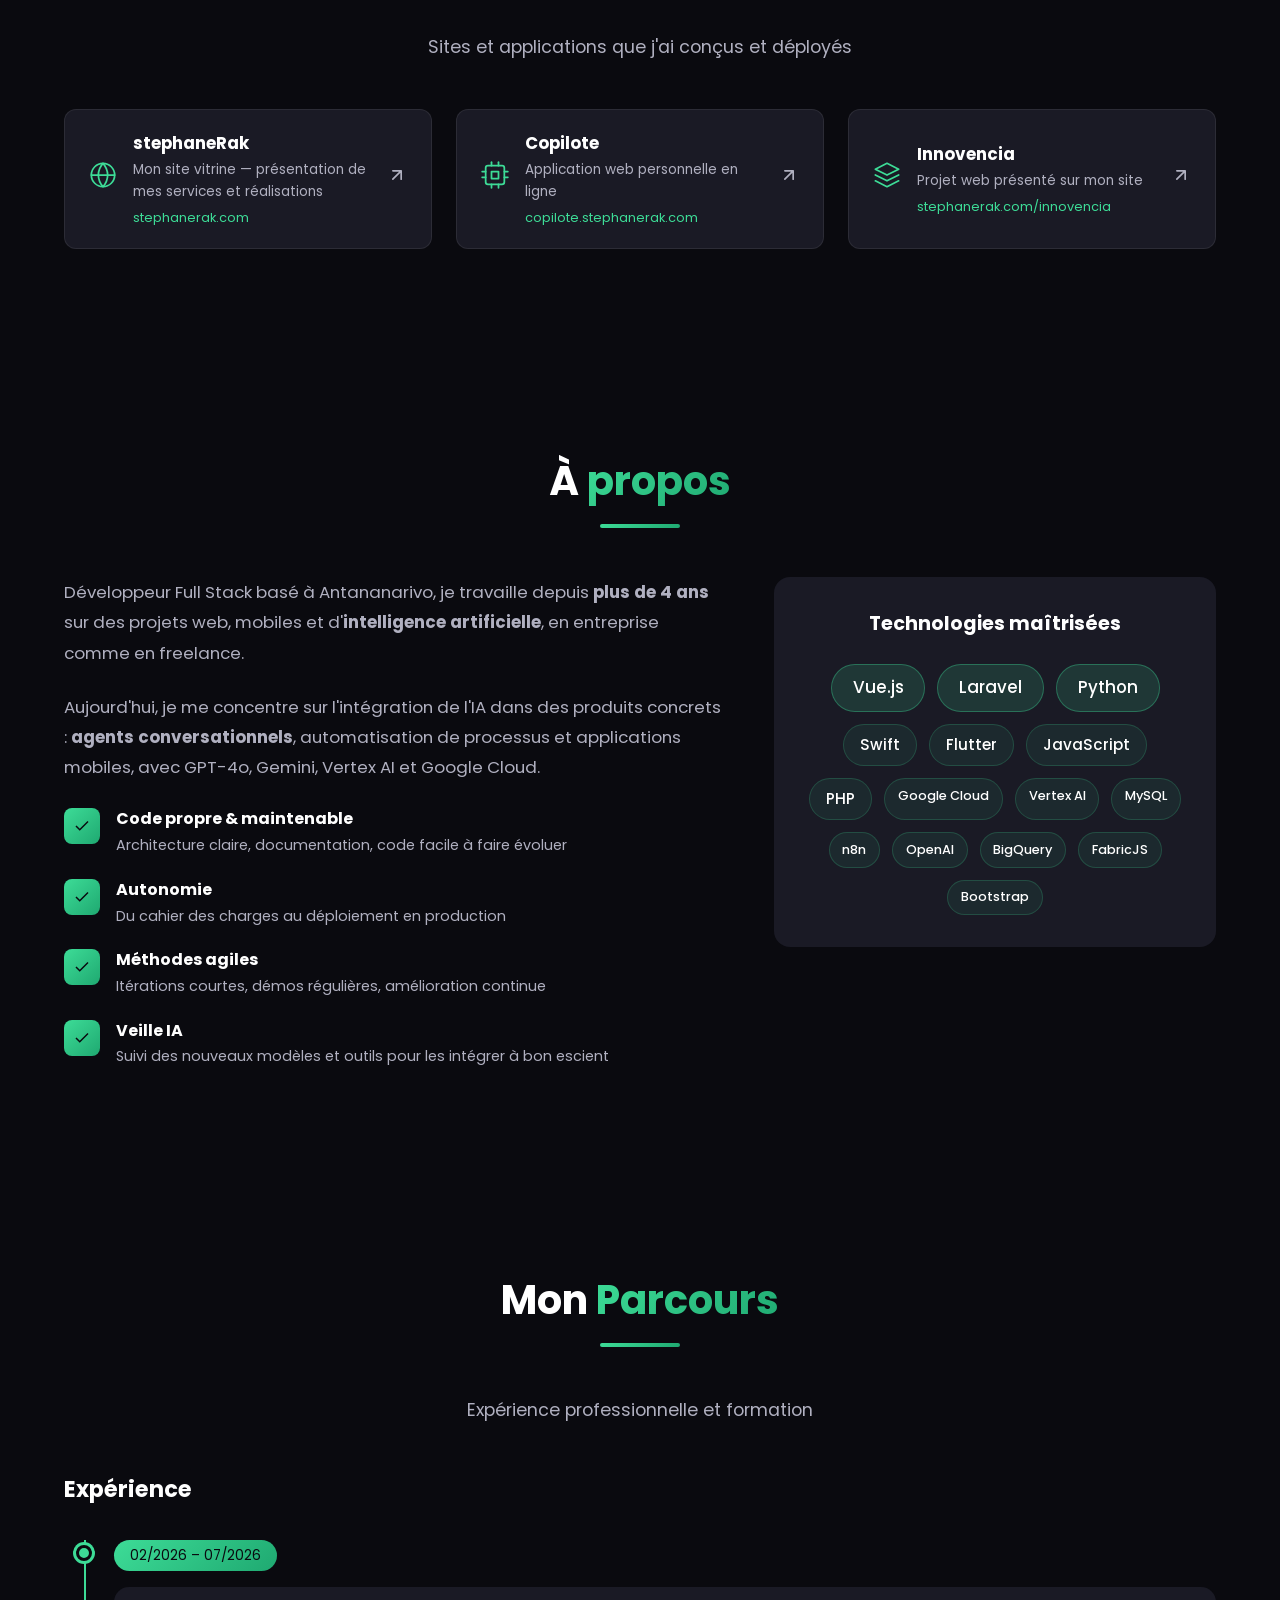
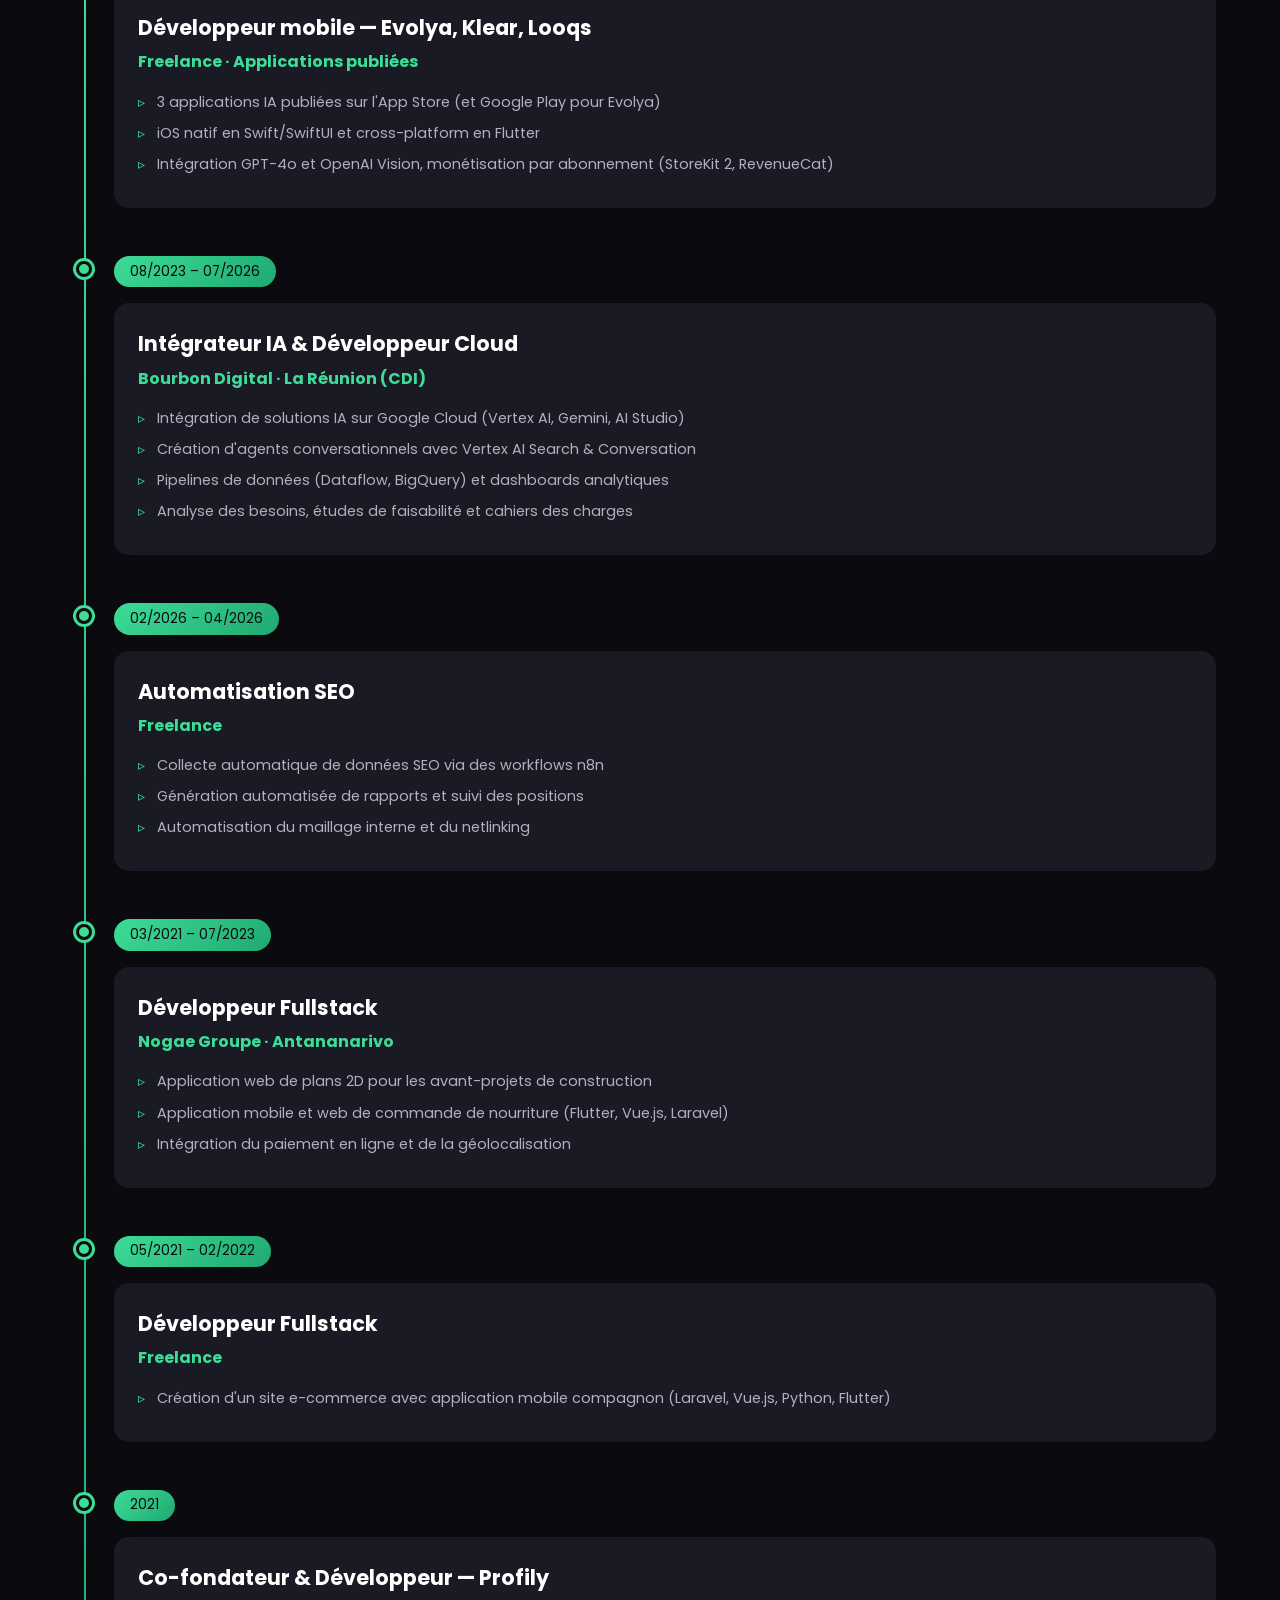
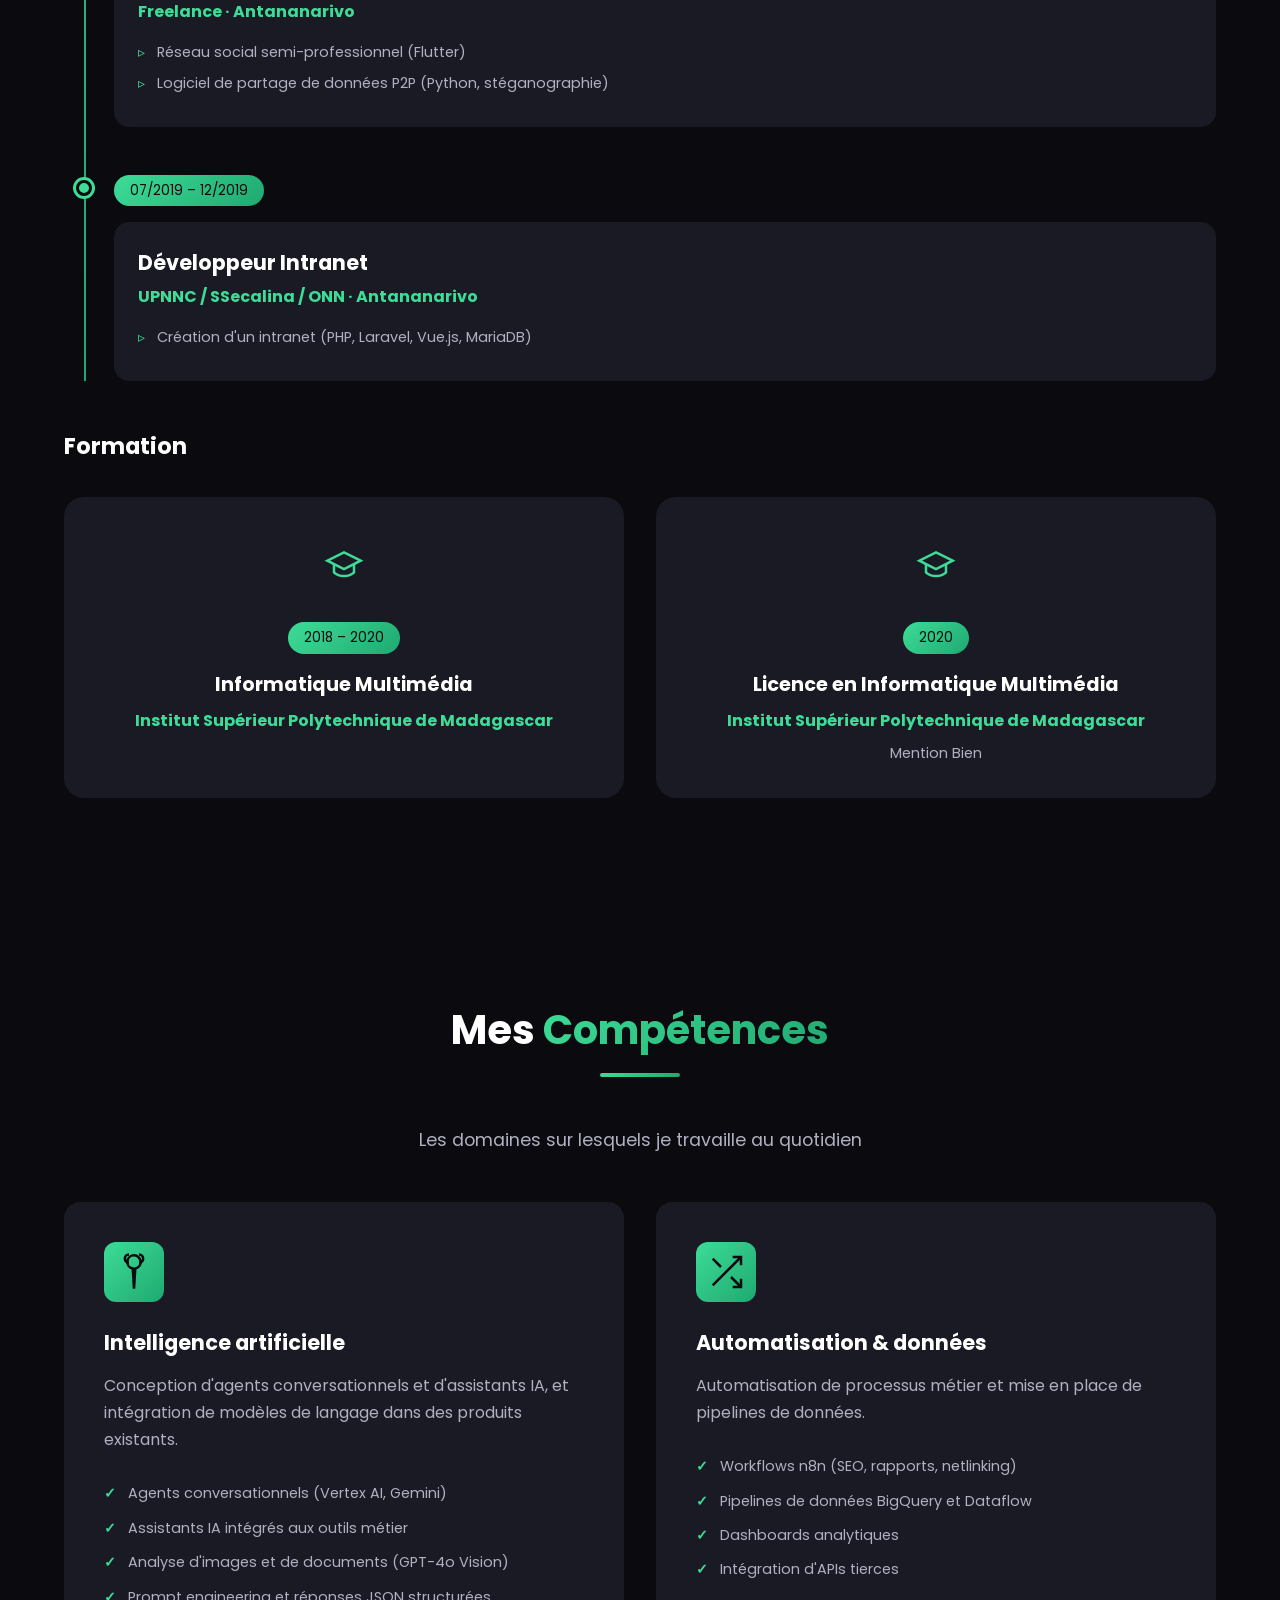
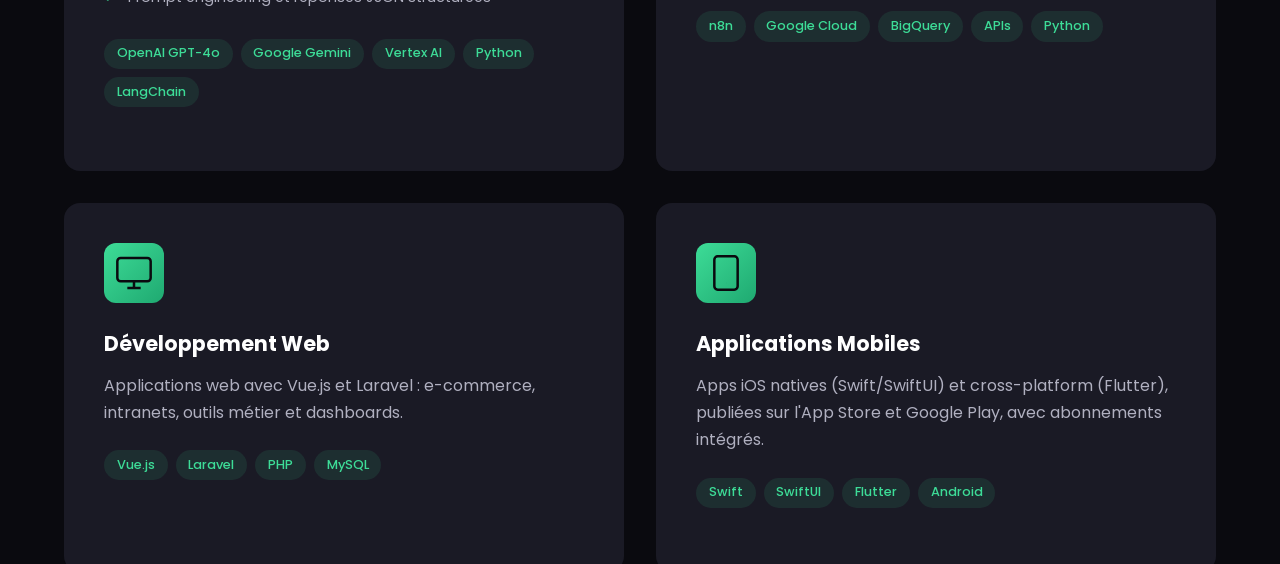
==== commit 6ae74275: "m" ====
--- a/index.html
+++ b/index.html
@@ -634,7 +634,7 @@
             <div class="timeline">
                 <div class="timeline-item">
                     <div class="timeline-dot"></div>
-                    <div class="timeline-date">04/2026 – 05/2026</div>
+                    <div class="timeline-date">02/2026 – 07/2026</div>
                     <div class="timeline-content">
                         <h3>Développeur mobile — Evolya, Klear, Looqs</h3>
                         <h4>Freelance · Applications publiées</h4>
@@ -647,7 +647,21 @@
                 </div>
                 <div class="timeline-item">
                     <div class="timeline-dot"></div>
-                    <div class="timeline-date">01/2025 – Aujourd'hui</div>
+                    <div class="timeline-date">08/2023 – 07/2026</div>
+                    <div class="timeline-content">
+                        <h3>Intégrateur IA &amp; Développeur Cloud</h3>
+                        <h4>Bourbon Digital · La Réunion (CDI)</h4>
+                        <ul>
+                            <li>Intégration de solutions IA sur Google Cloud (Vertex AI, Gemini, AI Studio)</li>
+                            <li>Création d'agents conversationnels avec Vertex AI Search &amp; Conversation</li>
+                            <li>Pipelines de données (Dataflow, BigQuery) et dashboards analytiques</li>
+                            <li>Analyse des besoins, études de faisabilité et cahiers des charges</li>
+                        </ul>
+                    </div>
+                </div>
+                <div class="timeline-item">
+                    <div class="timeline-dot"></div>
+                    <div class="timeline-date">02/2026 – 04/2026</div>
                     <div class="timeline-content">
                         <h3>Automatisation SEO</h3>
                         <h4>Freelance</h4>
@@ -660,15 +674,14 @@
                 </div>
                 <div class="timeline-item">
                     <div class="timeline-dot"></div>
-                    <div class="timeline-date">07/2024 – 07/2026</div>
+                    <div class="timeline-date">03/2021 – 07/2023</div>
                     <div class="timeline-content">
-                        <h3>Intégrateur IA &amp; Développeur Cloud</h3>
-                        <h4>Bourbon Digital · La Réunion (CDI)</h4>
+                        <h3>Développeur Fullstack</h3>
+                        <h4>Nogae Groupe · Antananarivo</h4>
                         <ul>
-                            <li>Intégration de solutions IA sur Google Cloud (Vertex AI, Gemini, AI Studio)</li>
-                            <li>Création d'agents conversationnels avec Vertex AI Search &amp; Conversation</li>
-                            <li>Pipelines de données (Dataflow, BigQuery) et dashboards analytiques</li>
-                            <li>Analyse des besoins, études de faisabilité et cahiers des charges</li>
+                            <li>Application web de plans 2D pour les avant-projets de construction</li>
+                            <li>Application mobile et web de commande de nourriture (Flutter, Vue.js, Laravel)</li>
+                            <li>Intégration du paiement en ligne et de la géolocalisation</li>
                         </ul>
                     </div>
                 </div>
@@ -697,19 +710,6 @@
                 </div>
                 <div class="timeline-item">
                     <div class="timeline-dot"></div>
-                    <div class="timeline-date">03/2020 – 06/2024</div>
-                    <div class="timeline-content">
-                        <h3>Développeur Fullstack</h3>
-                        <h4>Nogae Groupe · Antananarivo</h4>
-                        <ul>
-                            <li>Application web de plans 2D pour les avant-projets de construction</li>
-                            <li>Application mobile et web de commande de nourriture (Flutter, Vue.js, Laravel)</li>
-                            <li>Intégration du paiement en ligne et de la géolocalisation</li>
-                        </ul>
-                    </div>
-                </div>
-                <div class="timeline-item">
-                    <div class="timeline-dot"></div>
                     <div class="timeline-date">07/2019 – 12/2019</div>
                     <div class="timeline-content">
                         <h3>Développeur Intranet</h3>
@@ -724,7 +724,7 @@
             <div class="education-grid">
                 <div class="education-card">
                     <div class="education-icon"><svg xmlns="http://www.w3.org/2000/svg" width="40" height="40" viewBox="0 0 24 24" fill="none" stroke="currentColor" stroke-width="1.5" aria-hidden="true"><path d="M22 10L12 5 2 10l10 5 10-5z"></path><path d="M6 12v5c3 3 9 3 12 0v-5"></path></svg></div>
-                    <div class="education-date">09/2021 – 02/2022</div>
+                    <div class="education-date">2018 – 2020</div>
                     <h3>Informatique Multimédia</h3>
                     <h4>Institut Supérieur Polytechnique de Madagascar</h4>
                 </div>
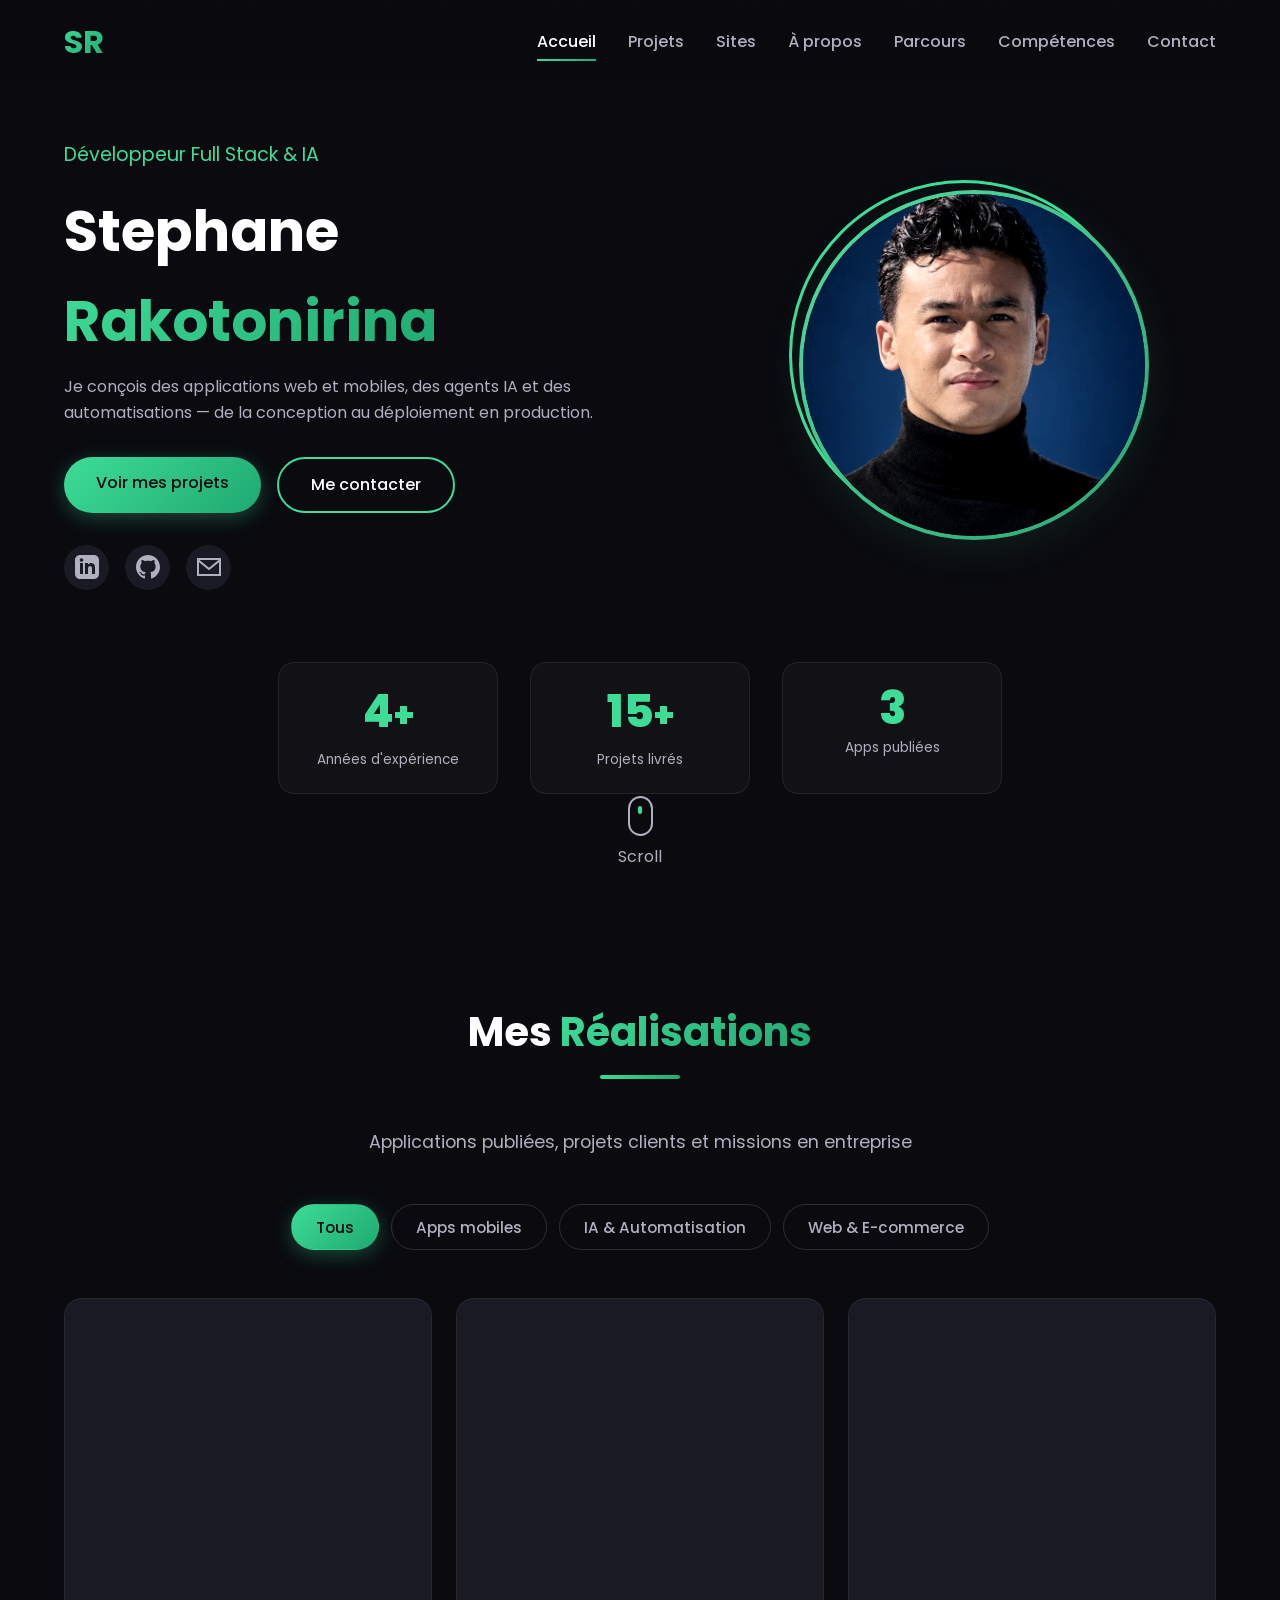
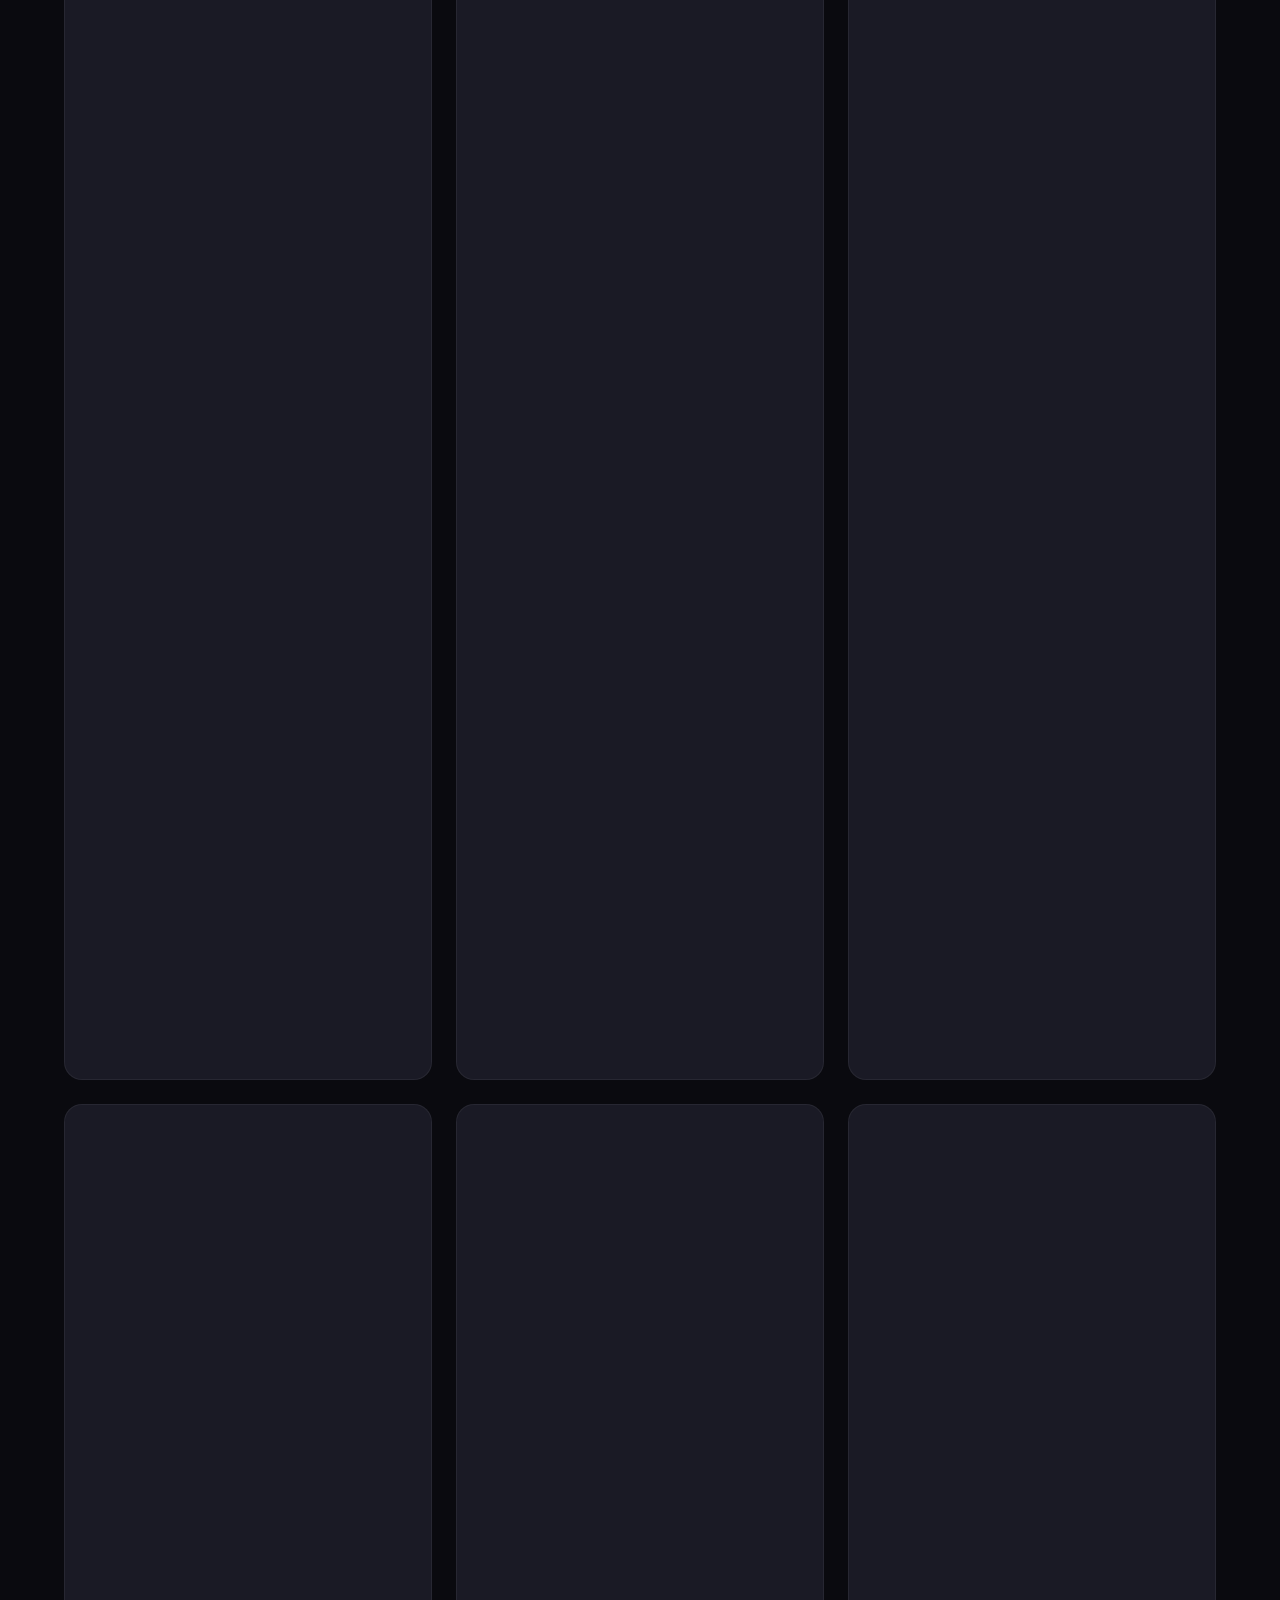
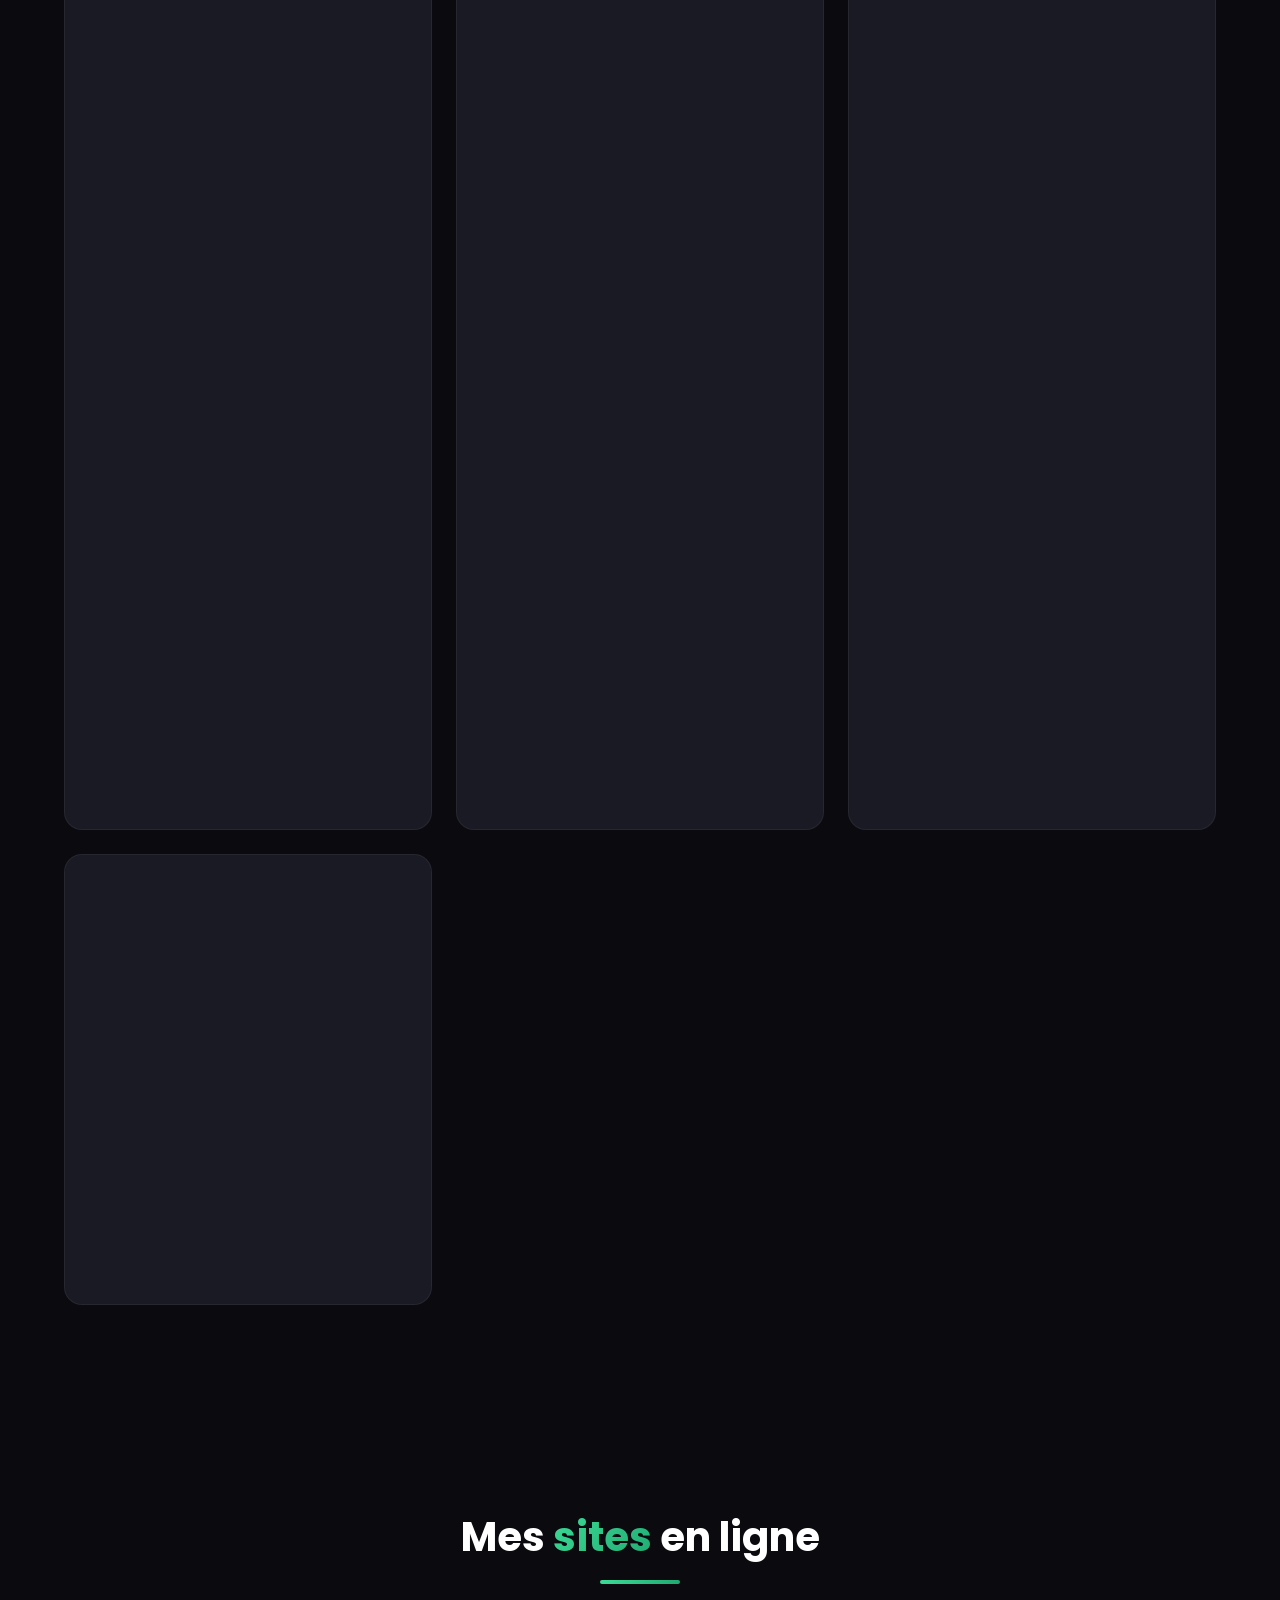
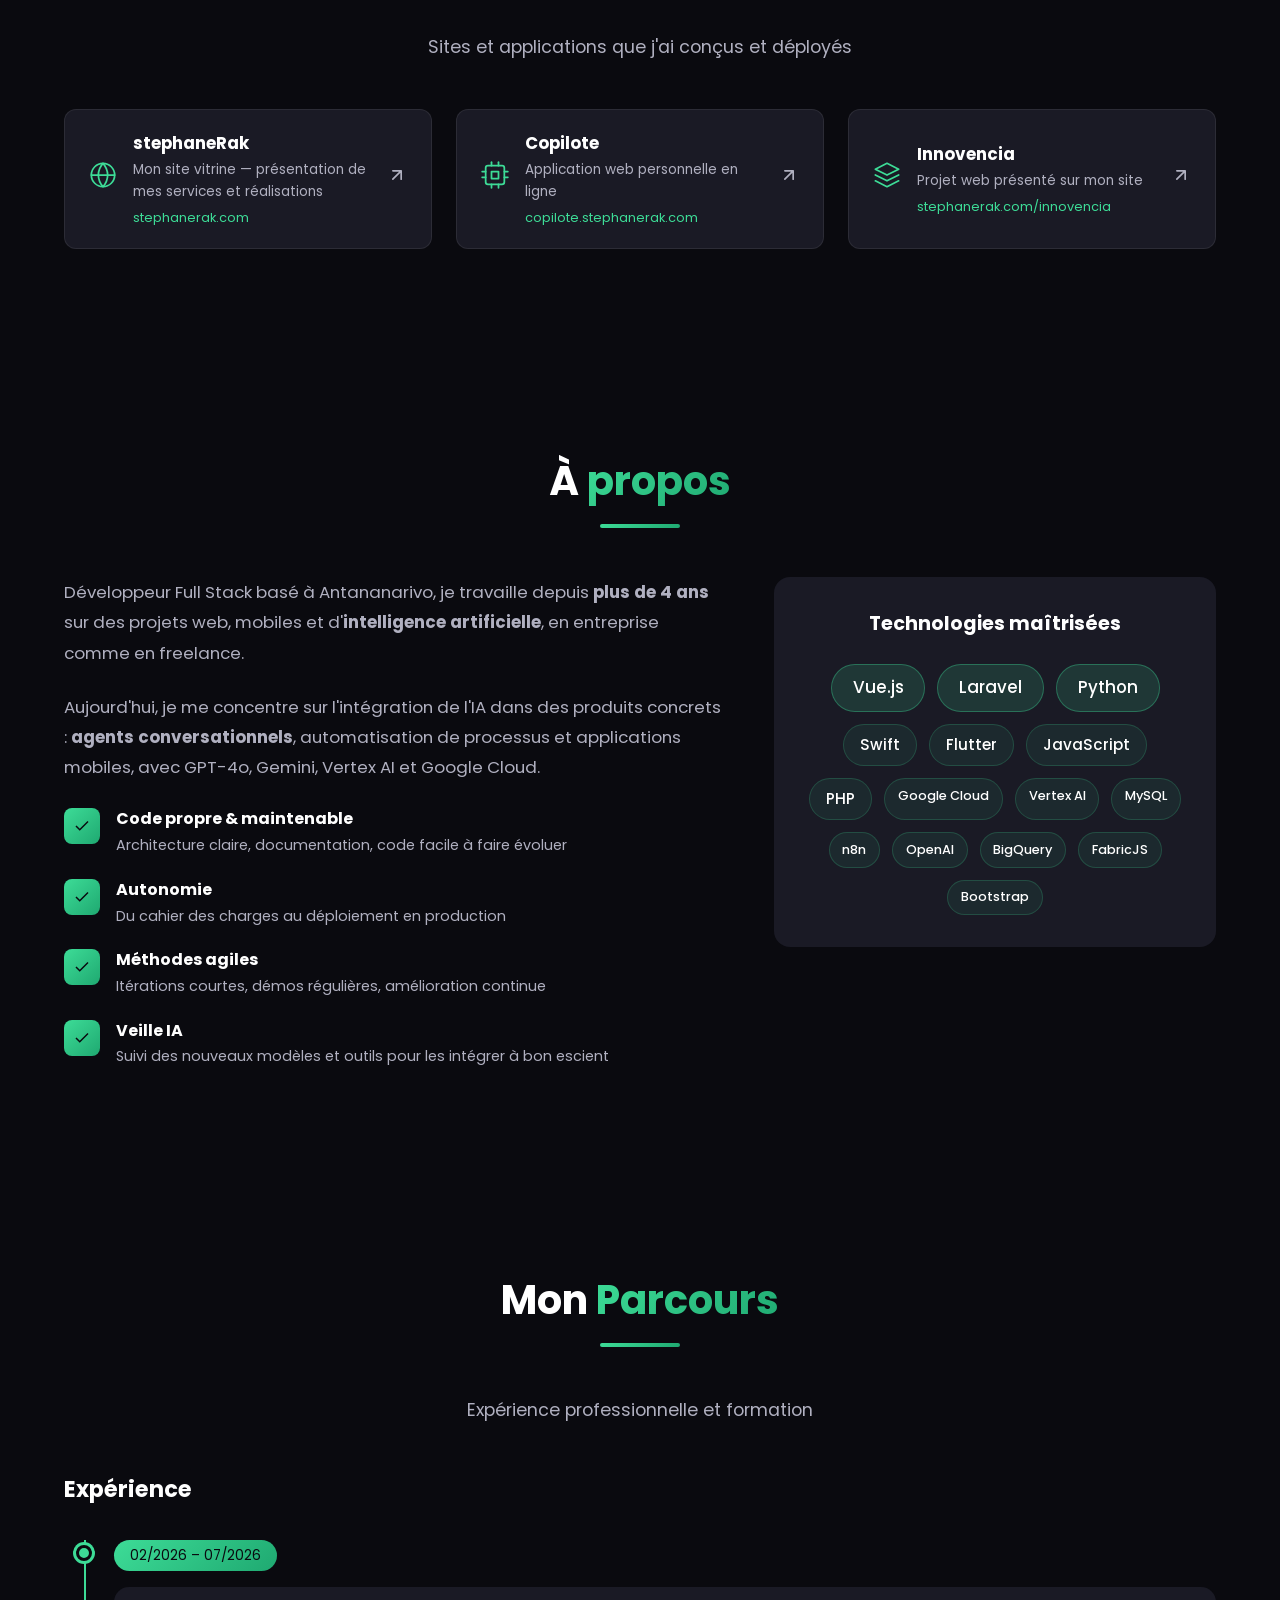
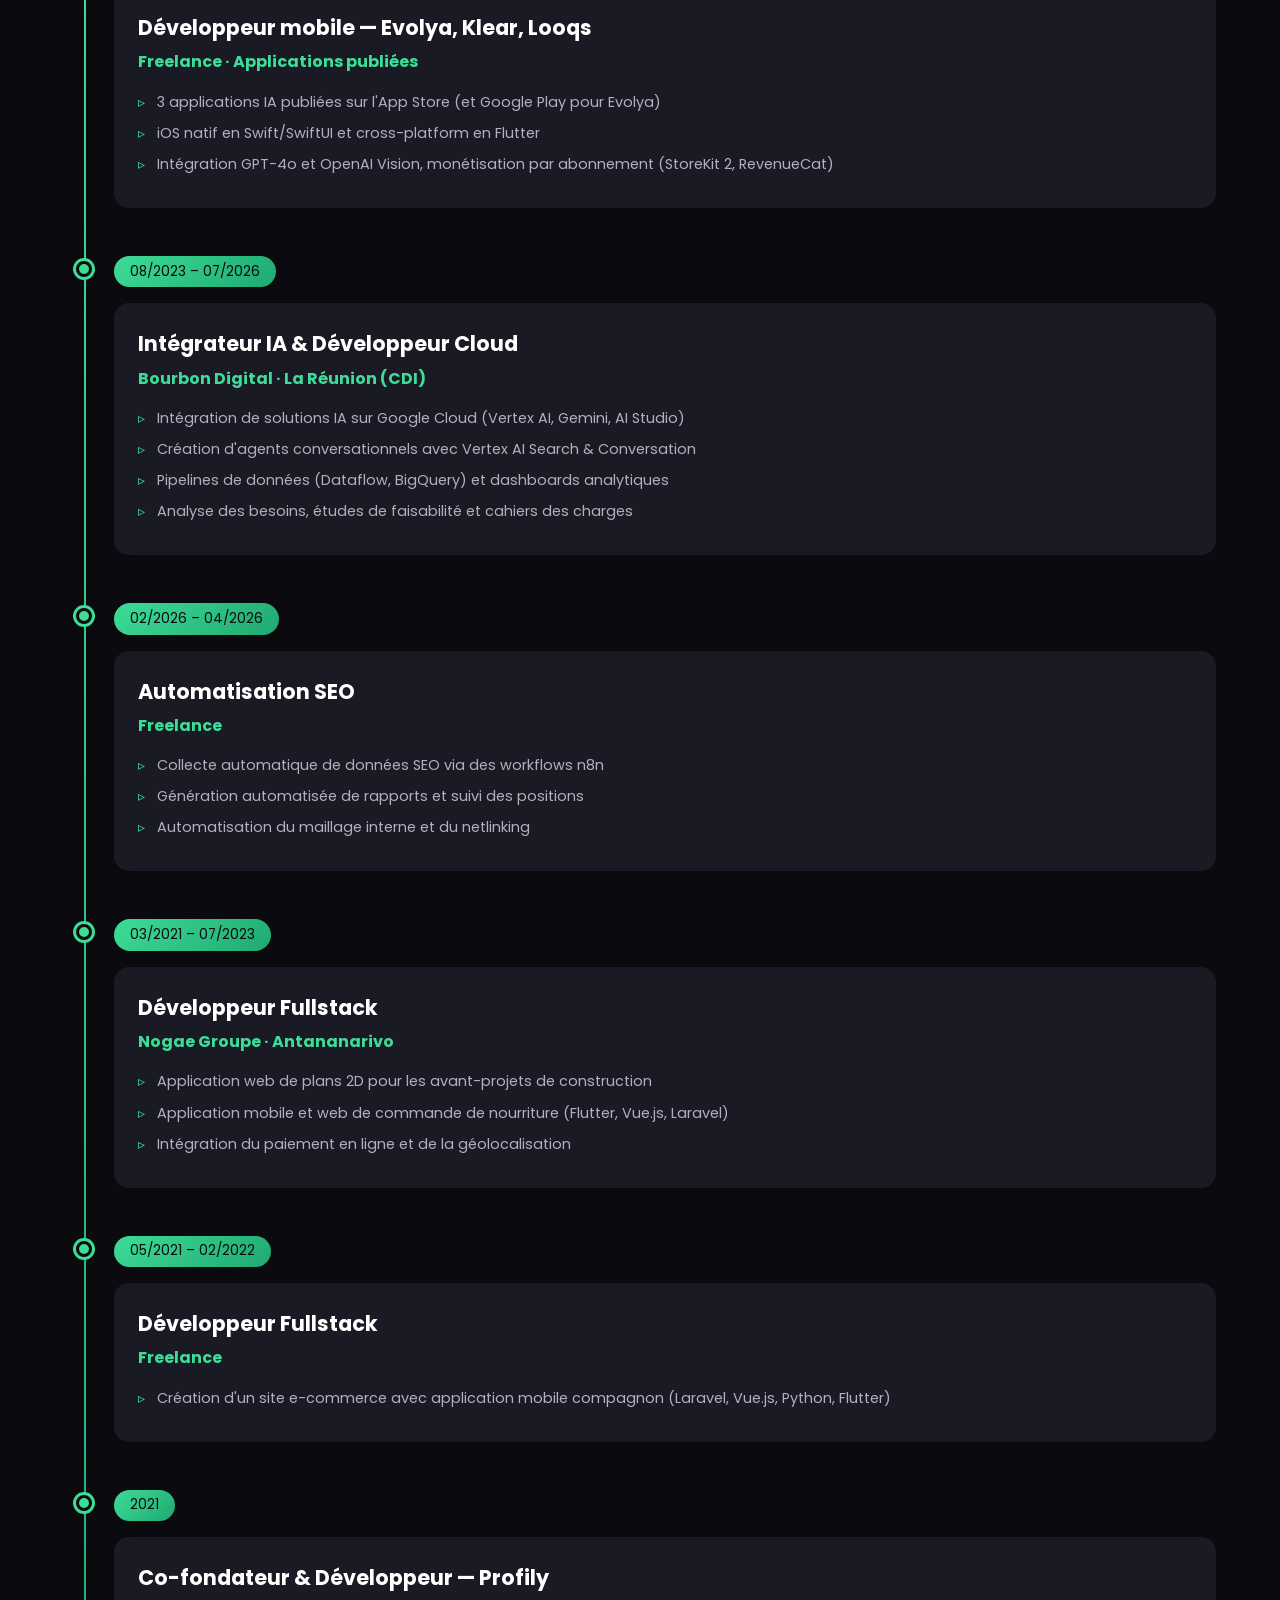
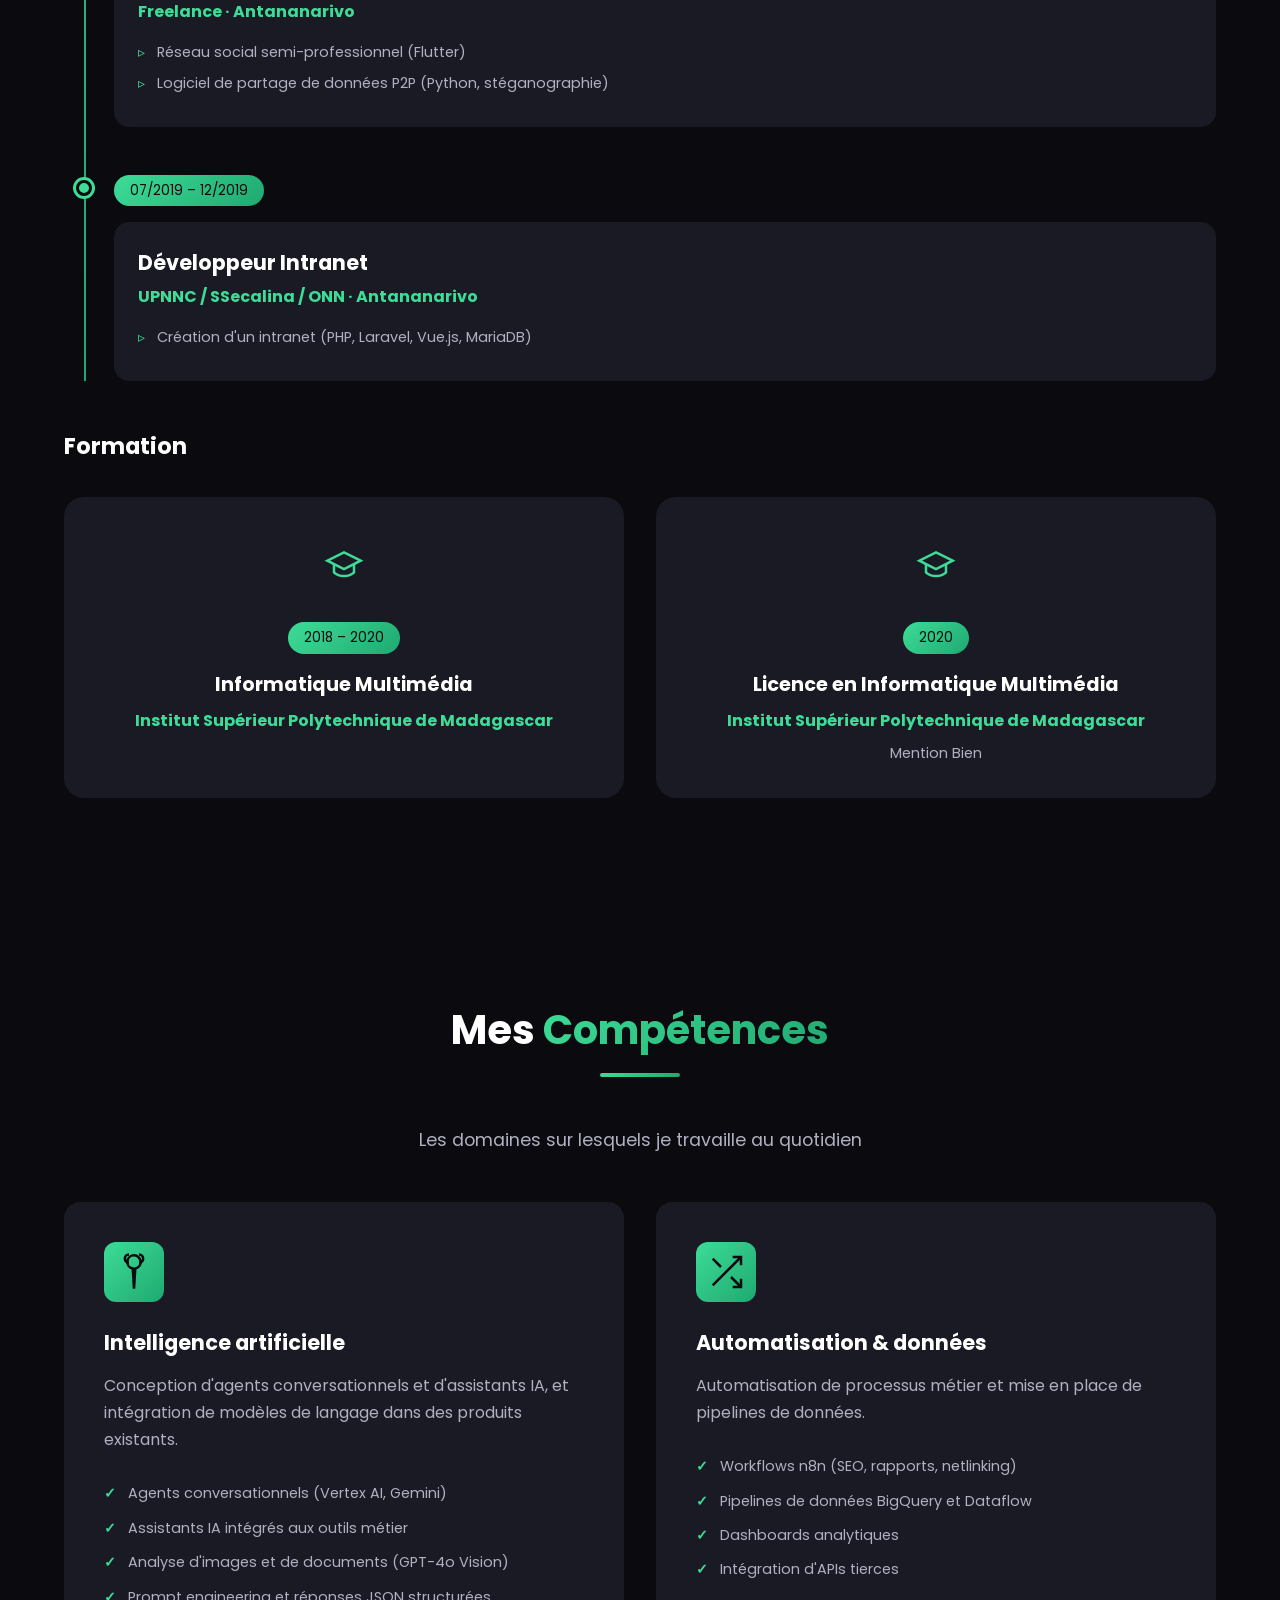
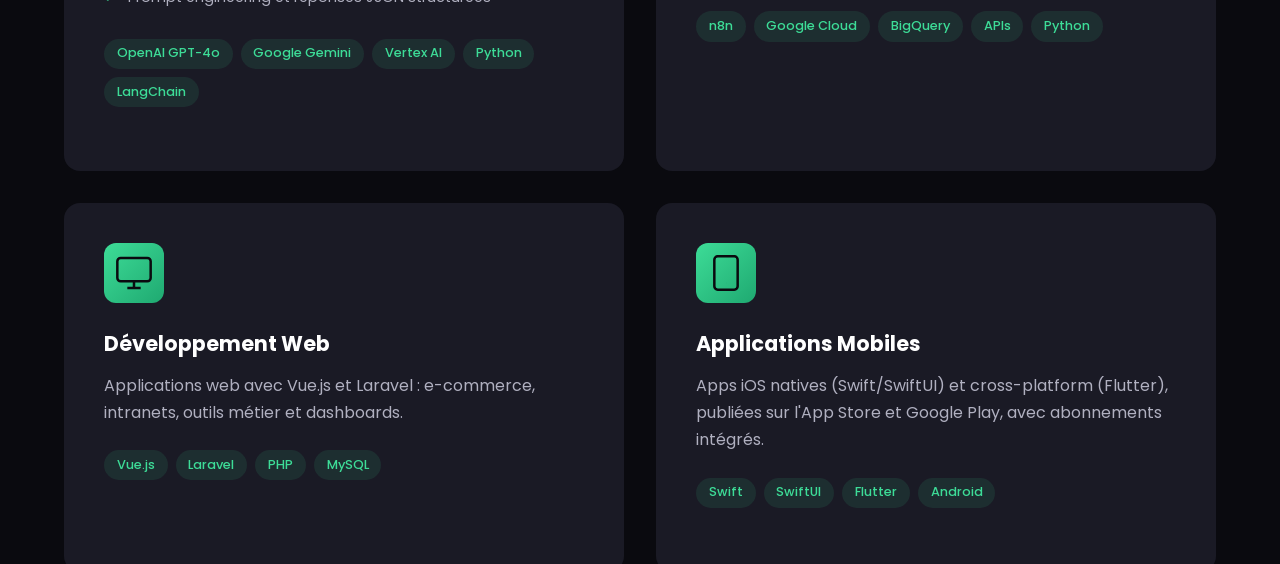
==== commit 95ee8b74: "m" ====
--- a/index.html
+++ b/index.html
@@ -78,7 +78,7 @@
                     <a href="#contact" class="btn btn-secondary">Me contacter</a>
                 </div>
                 <div class="social-links">
-                    <a href="https://linkedin.com/in/rakotonirinastephane" target="_blank" class="social-link" aria-label="LinkedIn">
+                    <a href="https://www.linkedin.com/in/st%C3%A9phane-rakotonirina-680528400" target="_blank" class="social-link" aria-label="LinkedIn">
                         <svg xmlns="http://www.w3.org/2000/svg" width="24" height="24" viewBox="0 0 24 24" fill="currentColor">
                             <path d="M19 0h-14c-2.761 0-5 2.239-5 5v14c0 2.761 2.239 5 5 5h14c2.762 0 5-2.239 5-5v-14c0-2.761-2.238-5-5-5zm-11 19h-3v-11h3v11zm-1.5-12.268c-.966 0-1.75-.79-1.75-1.764s.784-1.764 1.75-1.764 1.75.79 1.75 1.764-.783 1.764-1.75 1.764zm13.5 12.268h-3v-5.604c0-3.368-4-3.113-4 0v5.604h-3v-11h3v1.765c1.396-2.586 7-2.777 7 2.476v6.759z"/>
                         </svg>
@@ -971,7 +971,7 @@
                     <a href="#contact">Contact</a>
                 </div>
                 <div class="footer-social">
-                    <a href="https://linkedin.com/in/rakotonirinastephane" target="_blank" class="social-link" aria-label="LinkedIn">
+                    <a href="https://www.linkedin.com/in/st%C3%A9phane-rakotonirina-680528400" target="_blank" class="social-link" aria-label="LinkedIn">
                         <svg xmlns="http://www.w3.org/2000/svg" width="20" height="20" viewBox="0 0 24 24" fill="currentColor">
                             <path d="M19 0h-14c-2.761 0-5 2.239-5 5v14c0 2.761 2.239 5 5 5h14c2.762 0 5-2.239 5-5v-14c0-2.761-2.238-5-5-5zm-11 19h-3v-11h3v11zm-1.5-12.268c-.966 0-1.75-.79-1.75-1.764s.784-1.764 1.75-1.764 1.75.79 1.75 1.764-.783 1.764-1.75 1.764zm13.5 12.268h-3v-5.604c0-3.368-4-3.113-4 0v5.604h-3v-11h3v1.765c1.396-2.586 7-2.777 7 2.476v6.759z"/>
                         </svg>
@@ -1017,7 +1017,7 @@
         "image": "https://stephane100.github.io/stephaneR/image/profil.jpeg",
         "email": "Rtstephane10@gmail.com",
         "sameAs": [
-            "https://www.linkedin.com/in/rakotonirinastephane",
+            "https://www.linkedin.com/in/st%C3%A9phane-rakotonirina-680528400",
             "https://github.com/stephane100"
         ],
         "knowsAbout": [
--- a/style.css
+++ b/style.css
@@ -791,7 +791,8 @@
     box-shadow: 0 5px 20px rgba(61, 220, 151, 0.3);
 }
 
-.project-card.is-hidden {
+.project-card.is-hidden,
+#projets .project-card.is-hidden {
     display: none;
 }
 
